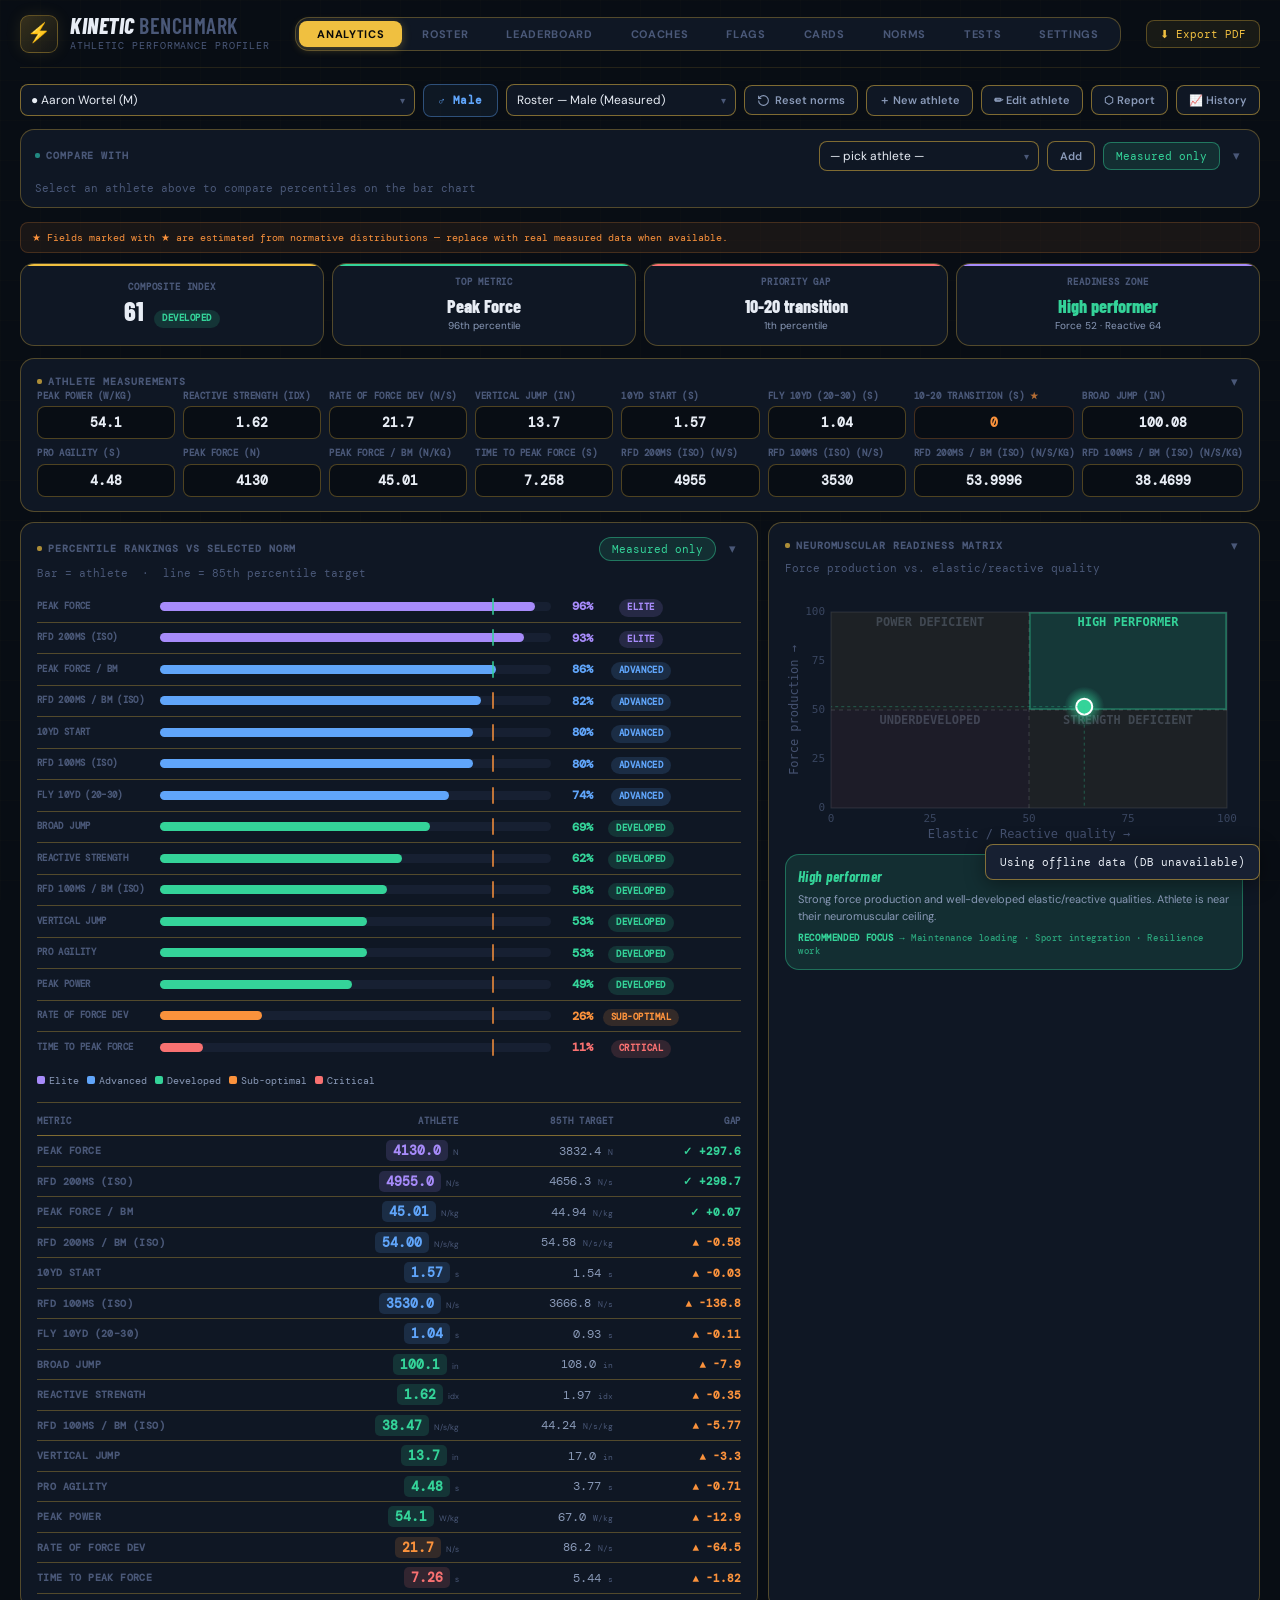
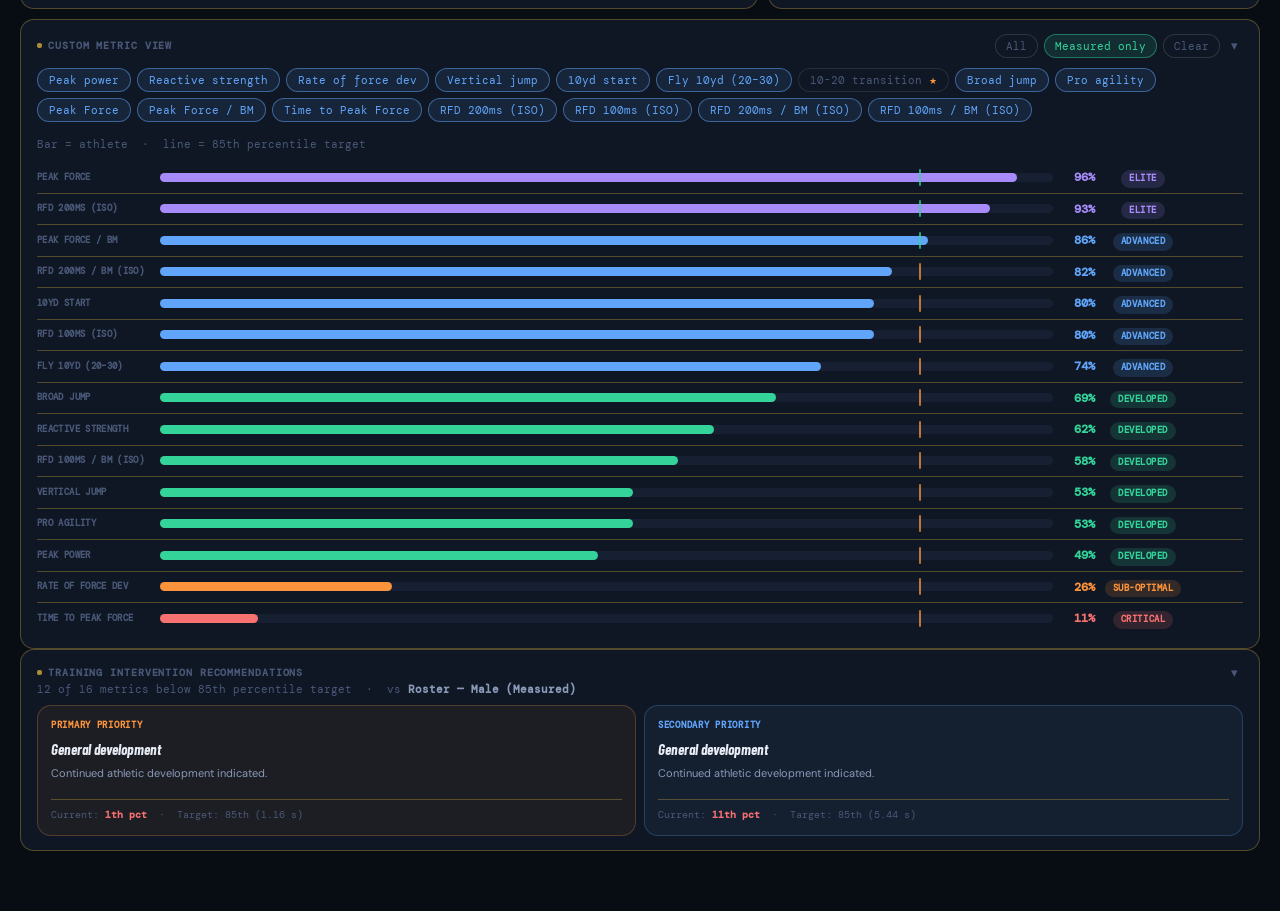
==== kinetic_benchmark_old.html @ 038ea938 "Remove tier label tooltip from roster status dot" ====
﻿<!DOCTYPE html>
<html lang="en">
<head>
  <meta charset="UTF-8" />
  <meta name="viewport" content="width=device-width, initial-scale=1.0" />
  <title>Kinetic Benchmark — Athletic Performance Profiler</title>
  <link href="https://fonts.googleapis.com/css2?family=Barlow+Condensed:ital,wght@0,400;0,600;0,700;0,800;1,800&family=DM+Mono:wght@400;500&family=DM+Sans:wght@400;500;600&display=swap" rel="stylesheet">
  <style>
    *, *::before, *::after { box-sizing: border-box; margin: 0; padding: 0; }

    :root {
      --bg:        #080d14;
      --bg2:       #0f1724;
      --bg3:       #172032;
      --border:    rgba(240,192,64,0.30);
      --border2:   rgba(240,192,64,0.50);
      --text:      #e8edf5;
      --text2:     #8a9ab8;
      --text3:     #4a5878;
      --gold:      #f0c040;
      --gold-dim:  rgba(240,192,64,0.12);
      --teal:      #2dd4bf;
      --red:       #f87171;
      --purple:    #a78bfa;
      --blue:      #60a5fa;
      --green:     #34d399;
      --orange:    #fb923c;
      --radius-md: 8px;
      --radius-lg: 14px;
    }

    body {
      font-family: 'DM Sans', sans-serif;
      background: var(--bg);
      color: var(--text);
      min-height: 100vh;
      padding: 14px 20px 60px;
      -webkit-font-smoothing: antialiased;
      -moz-osx-font-smoothing: grayscale;
      text-rendering: optimizeLegibility;
      font-size: 13px;
      line-height: 1.5;
    }

    /* Subtle grid background */
    body::before {
      content: '';
      position: fixed; inset: 0; z-index: 0;
      background-image:
        linear-gradient(rgba(240,192,64,0.015) 1px, transparent 1px),
        linear-gradient(90deg, rgba(240,192,64,0.015) 1px, transparent 1px);
      background-size: 40px 40px;
      pointer-events: none;
    }

    .wrap { max-width: 1800px; margin: 0 auto; position: relative; z-index: 1; }

    /* ── Header ── */
    .header {
      display: flex; align-items: center; justify-content: space-between;
      flex-wrap: wrap; gap: 10px;
      padding-bottom: 14px;
      border-bottom: 1px solid var(--gold-dim);
      margin-bottom: 16px;
    }
    .header-brand { display: flex; align-items: center; gap: 12px; }
    .header-icon {
      width: 38px; height: 38px; border-radius: 9px;
      background: linear-gradient(135deg, rgba(240,192,64,0.2), rgba(240,192,64,0.05));
      border: 1px solid rgba(240,192,64,0.3);
      display: flex; align-items: center; justify-content: center; font-size: 19px;
      box-shadow: 0 0 16px rgba(240,192,64,0.1);
    }
    .header-title {
      font-family: 'Barlow Condensed', sans-serif;
      font-size: 22px; font-weight: 800; font-style: italic;
      letter-spacing: 0.5px; text-transform: uppercase; line-height: 1;
    }
    .header-title span { color: var(--text3); font-style: normal; font-weight: 600; }
    .header-sub { font-size: 10px; color: var(--text3); margin-top: 2px; text-transform: uppercase; letter-spacing: 0.09em; font-family: 'DM Mono', monospace; }

    /* ── Tabs ── */
    .tabs { display: flex; gap: 2px; background: var(--bg2); padding: 3px; border-radius: var(--radius-lg); border: 1px solid var(--border); }
    .tab-btn {
      padding: 6px 18px; border-radius: var(--radius-md); border: none;
      font-size: 11px; font-weight: 700; letter-spacing: 0.06em; text-transform: uppercase;
      cursor: pointer; background: transparent; color: var(--text3); transition: all 0.15s;
      font-family: 'DM Sans', sans-serif;
    }
    .tab-btn.active { background: var(--gold); color: #0a0a0a; box-shadow: 0 2px 10px rgba(240,192,64,0.3); }
    .tab-btn:not(.active):hover { color: var(--text); }

    /* ── Cards ── */
    .card {
      background: var(--bg2); border: 1px solid var(--border);
      border-radius: var(--radius-lg); padding: 14px 16px;
    }
    .card-label {
      font-size: 10px; font-weight: 700; text-transform: uppercase;
      letter-spacing: 0.09em; color: var(--text3); margin-bottom: 10px;
      display: flex; align-items: center; gap: 6px;
      font-family: 'DM Mono', monospace;
    }
    .card-label::before {
      content:''; width:5px; height:5px; border-radius:2px;
      background: var(--gold); opacity:0.7; flex-shrink:0;
    }
    .card-chevron {
      background: none; border: none; cursor: pointer; color: var(--text3);
      font-size: 13px; padding: 2px 5px; border-radius: 4px; line-height: 1;
      transition: transform 0.2s, color 0.15s; user-select: none; flex-shrink: 0;
    }
    .card-chevron:hover { color: var(--text2); }
    .card-chevron.collapsed { transform: rotate(-90deg); }

    /* ── Athlete selector bar ── */
    .athlete-bar {
      display: flex; gap: 8px; flex-wrap: wrap; margin-bottom: 12px; align-items: center;
    }
    .select-wrap { position: relative; flex: 1; min-width: 200px; }
    .select-wrap::after {
      content: '▾'; position: absolute; right: 10px; top: 50%;
      transform: translateY(-50%); font-size: 10px; color: var(--text3); pointer-events: none;
    }
    select {
      width: 100%; appearance: none; -webkit-appearance: none;
      background: var(--bg2); border: 1px solid var(--border2);
      border-radius: var(--radius-md); padding: 7px 28px 7px 10px;
      font-size: 12px; color: var(--text); cursor: pointer; outline: none;
      transition: border-color 0.15s; font-family: 'DM Sans', sans-serif;
    }
    select:focus { border-color: var(--gold); }

    .sex-badge {
      padding: 7px 14px; border-radius: var(--radius-md);
      font-size: 11px; font-weight: 700; letter-spacing: 0.05em;
      border: 1px solid var(--border2); background: var(--bg2);
      color: var(--text2); font-family: 'DM Mono', monospace;
      white-space: nowrap; min-width: 66px; text-align: center;
      cursor: pointer; transition: opacity 0.15s;
    }
    .sex-badge:hover { opacity: 0.75; }
    .sex-badge.male   { border-color: rgba(96,165,250,0.4); color: var(--blue); background: rgba(96,165,250,0.07); }
    .sex-badge.female { border-color: rgba(167,139,250,0.4); color: var(--purple); background: rgba(167,139,250,0.07); }

    .btn {
      display: flex; align-items: center; gap: 5px; padding: 7px 12px;
      border-radius: var(--radius-md); border: 1px solid var(--border2);
      background: var(--bg2); color: var(--text2); font-size: 11px;
      cursor: pointer; transition: all 0.15s; white-space: nowrap;
      font-family: 'DM Sans', sans-serif; font-weight: 600;
    }
    .btn:hover { background: var(--bg3); border-color: var(--gold); color: var(--gold); }
    .btn:active { transform: scale(0.97); }

    /* ── Summary stats ── */
    .summary-grid { display: grid; grid-template-columns: repeat(auto-fit, minmax(160px, 1fr)); gap: 8px; margin-bottom: 12px; }
    .stat-card {
      background: var(--bg2); border: 1px solid var(--border);
      border-radius: var(--radius-lg); padding: 12px 14px;
      position: relative; overflow: hidden;
      display: flex; flex-direction: column; align-items: center;
      justify-content: center; text-align: center;
    }
    .stat-card::after {
      content: ''; position: absolute; top: 0; left: 0; right: 0; height: 2px;
      background: var(--accent-color, var(--gold));
    }
    .stat-card .slabel {
      font-size: 9px; color: var(--text3); text-transform: uppercase;
      letter-spacing: 0.09em; margin-bottom: 4px; font-family: 'DM Mono', monospace; font-weight: 700;
    }
    .stat-card .sval { font-size: 26px; font-weight: 800; line-height: 1; font-family: 'Barlow Condensed', sans-serif; }
    .stat-card .sdesc { font-size: 10px; color: var(--text2); margin-top: 3px; }

    .tier-badge {
      display: inline-block; font-size: 9px; font-weight: 800;
      text-transform: uppercase; letter-spacing: 0.06em; padding: 2px 8px;
      border-radius: 20px; font-family: 'DM Mono', monospace; white-space: nowrap;
    }

    /* ── Input grid ── */
    .metric-grid { display: grid; grid-template-columns: repeat(8, 1fr); gap: 8px; }
    @media (max-width: 1100px) { .metric-grid { grid-template-columns: repeat(4, 1fr); } }
    @media (max-width: 700px)  { .metric-grid { grid-template-columns: repeat(2, 1fr); } }
    .metric-field label {
      display: block; font-size: 9px; font-weight: 700; text-transform: uppercase;
      letter-spacing: 0.06em; color: var(--text3); margin-bottom: 3px;
      white-space: nowrap; overflow: hidden; text-overflow: ellipsis;
      font-family: 'DM Mono', monospace;
    }
    .metric-field input {
      width: 100%; background: var(--bg); border: 1px solid var(--border);
      border-radius: var(--radius-md); padding: 7px 6px; font-size: 13px; font-weight: 700;
      color: var(--text); text-align: center; font-family: 'DM Mono', monospace;
      outline: none; transition: border-color 0.15s; -moz-appearance: textfield;
    }
    .metric-field input::-webkit-outer-spin-button,
    .metric-field input::-webkit-inner-spin-button { -webkit-appearance: none; }
    .metric-field input:focus { border-color: var(--gold); box-shadow: 0 0 0 2px rgba(240,192,64,0.1); }
    .metric-field.estimated label::after { content: ' ★'; color: var(--orange); opacity: 0.7; }
    .metric-field.estimated input { border-color: rgba(251,146,60,0.25); color: var(--orange); }

    /* ── Measured / estimated toggle in edit panel ── */
    .meas-toggle {
      width: 100%; margin-top: 4px; padding: 3px 6px; font-size: 9px; font-weight: 700;
      font-family: 'DM Mono', monospace; text-transform: uppercase; letter-spacing: 0.05em;
      border-radius: var(--radius-md); border: 1px solid; cursor: pointer;
      background: transparent; transition: all 0.15s;
    }
    .meas-toggle:hover { opacity: 0.8; }

    /* ── Chart layout ── */
    .chart-row { display: grid; grid-template-columns: 3fr 2fr; gap: 10px; margin-bottom: 10px; }
    @media (max-width: 1000px) { .chart-row { grid-template-columns: 1fr; } }

    /* ── Bar chart ── */
    .bar-row { display: flex; align-items: center; gap: 8px; padding: 5px 0; border-bottom: 1px solid var(--border); }
    .bar-row:last-child { border-bottom: none; }
    .bar-name { width: 115px; flex-shrink: 0; font-size: 9px; color: var(--text3); font-weight: 700; text-transform: uppercase; letter-spacing: 0.04em; white-space: nowrap; overflow: hidden; text-overflow: ellipsis; font-family: 'DM Mono', monospace; }
    .bar-track { flex: 1; height: 9px; background: var(--bg3); border-radius: 5px; position: relative; overflow: visible; }
    .bar-fill { height: 100%; border-radius: 5px; transition: width 0.4s cubic-bezier(.4,0,.2,1); }
    .bar-target { position: absolute; top: -4px; width: 2px; height: 17px; border-radius: 1px; opacity: 0.75; }
    .bar-pct { width: 34px; text-align: right; font-size: 12px; font-weight: 700; font-family: 'DM Mono', monospace; flex-shrink: 0; }
    .bar-badge { width: 80px; flex-shrink: 0; text-align: center; }

    .legend { display: flex; flex-wrap: wrap; gap: 8px; margin-top: 10px; }
    .legend-item { display: flex; align-items: center; gap: 4px; font-size: 10px; color: var(--text2); font-family: 'DM Mono', monospace; }
    .legend-dot { width: 8px; height: 8px; border-radius: 2px; flex-shrink: 0; }

    /* ── Matrix ── */
    .matrix-active-zone {
      margin-top: 10px; border-radius: var(--radius-lg); padding: 10px 12px;
      border: 1px solid var(--border); transition: all 0.3s;
    }
    .matrix-active-zone .maz-title { font-weight: 700; margin-bottom: 3px; font-family: 'Barlow Condensed', sans-serif; font-style: italic; letter-spacing: 0.3px; font-size: 15px; }
    .matrix-active-zone .maz-desc  { font-size: 11px; color: var(--text2); line-height: 1.55; }
    .matrix-active-zone .maz-rx    { font-size: 9px; font-weight: 700; text-transform: uppercase; letter-spacing: 0.07em; margin-top: 7px; font-family: 'DM Mono', monospace; }

    /* ── Coaching ── */
    .coaching-cards { display: flex; gap: 8px; flex-wrap: wrap; margin-top: 8px; }
    .coaching-card { flex: 1; min-width: 200px; border: 1px solid var(--border); border-radius: var(--radius-lg); padding: 13px; }
    .coaching-card .ctype { font-size: 9px; font-weight: 700; text-transform: uppercase; letter-spacing: 0.08em; margin-bottom: 5px; font-family: 'DM Mono', monospace; }
    .coaching-card .ctitle { font-size: 15px; font-weight: 700; margin-bottom: 5px; font-family: 'Barlow Condensed', sans-serif; font-style: italic; }
    .coaching-card .ctext { font-size: 11px; color: var(--text2); line-height: 1.6; }
    .coaching-card .cmethods { margin-top: 8px; display: flex; flex-wrap: wrap; gap: 4px; }
    .coaching-card .cmethod-tag { font-size: 9px; padding: 2px 8px; border-radius: 20px; border: 1px solid var(--border2); color: var(--text2); font-weight: 600; font-family: 'DM Mono', monospace; }
    .coaching-card .ctarget { font-size: 10px; color: var(--text3); margin-top: 8px; border-top: 1px solid var(--border); padding-top: 7px; font-family: 'DM Mono', monospace; }
    .coaching-below { font-size: 11px; color: var(--text3); margin-bottom: 5px; font-family: 'DM Mono', monospace; }

    /* ── Comparison panel ── */
    .compare-strip {
      background: var(--bg2); border: 1px solid var(--border);
      border-radius: var(--radius-lg); padding: 11px 14px; margin-bottom: 10px;
    }
    .compare-header { display: flex; align-items: center; justify-content: space-between; gap: 8px; flex-wrap: wrap; margin-bottom: 9px; }
    .compare-title { font-size: 10px; font-weight: 700; text-transform: uppercase; letter-spacing: 0.09em; color: var(--text3); font-family: 'DM Mono', monospace; display: flex; align-items: center; gap: 6px; }
    .compare-title::before { content:''; width:5px; height:5px; border-radius:2px; background:var(--teal); opacity:0.6; flex-shrink:0; }
    .compare-scroll { display: flex; gap: 6px; flex-wrap: wrap; }
    .athlete-chip {
      display: flex; align-items: center; gap: 5px; padding: 4px 9px;
      border-radius: 20px; border: 1px solid var(--border2); background: var(--bg3);
      font-size: 11px; cursor: pointer; transition: all 0.15s; white-space: nowrap;
      font-family: 'DM Sans', sans-serif; font-weight: 500; color: var(--text2);
    }
    .athlete-chip:hover { border-color: var(--teal); color: var(--teal); }
    .athlete-chip.active { border-color: var(--teal); color: var(--teal); background: rgba(45,212,191,0.08); font-weight: 700; }
    .athlete-chip .chip-sex { font-size: 9px; font-family: 'DM Mono', monospace; opacity: 0.7; }

    /* ── Norms table ── */
    .norms-row { display: flex; align-items: center; gap: 10px; flex-wrap: wrap; padding: 7px 0; border-bottom: 1px solid var(--border); }
    .norms-row:last-child { border-bottom: none; }
    .norms-name { flex: 1; min-width: 120px; font-size: 12px; }
    .norms-field { display: flex; align-items: center; gap: 5px; }
    .norms-field span { font-size: 9px; text-transform: uppercase; color: var(--text3); font-weight: 700; font-family: 'DM Mono', monospace; }
    .norms-field input { width: 72px; background: var(--bg); border: 1px solid var(--border); border-radius: var(--radius-md); padding: 4px 7px; font-size: 12px; font-family: 'DM Mono', monospace; color: var(--text); text-align: center; outline: none; }
    .norms-field input:focus { border-color: var(--gold); }
    .norms-unit { font-size: 10px; color: var(--text3); width: 34px; text-align: right; font-family: 'DM Mono', monospace; }

    /* ── Estimated data notice ── */
    .est-notice {
      display: flex; align-items: center; gap: 7px; padding: 7px 11px;
      background: rgba(251,146,60,0.07); border: 1px solid rgba(251,146,60,0.2);
      border-radius: var(--radius-md); font-size: 10px; color: var(--orange);
      margin-bottom: 10px; font-family: 'DM Mono', monospace;
    }

    .gap-14 { margin-bottom: 10px; }

    /* ── Report modal ── */
    .report-overlay {
      position: fixed; inset: 0; z-index: 1000;
      background: rgba(0,0,0,0.82); backdrop-filter: blur(5px);
      display: flex; align-items: center; justify-content: center; padding: 20px;
    }
    .report-modal {
      background: var(--bg2); border: 1px solid var(--border2);
      border-radius: var(--radius-lg); max-width: 680px; width: 100%;
      max-height: 90vh; overflow-y: auto; padding: 22px;
    }
    .report-header { display: flex; align-items: flex-start; justify-content: space-between; margin-bottom: 18px; gap: 16px; }
    .report-name { font-family: 'Barlow Condensed', sans-serif; font-size: 28px; font-weight: 800; font-style: italic; text-transform: uppercase; line-height: 1.1; }
    .report-meta { font-size: 10px; color: var(--text3); margin-top: 4px; font-family: 'DM Mono', monospace; }
    .report-composite { text-align: center; flex-shrink: 0; }
    .report-composite .rc-score { font-family: 'Barlow Condensed', sans-serif; font-size: 44px; font-weight: 800; line-height: 1; }
    .report-composite .rc-label { font-size: 9px; color: var(--text3); text-transform: uppercase; letter-spacing: 0.1em; font-family: 'DM Mono', monospace; margin-top: 4px; }
    .report-section-title { font-size: 9px; font-weight: 700; text-transform: uppercase; letter-spacing: 0.1em; color: var(--text3); font-family: 'DM Mono', monospace; margin: 16px 0 8px; border-top: 1px solid var(--border); padding-top: 12px; }
    .report-metrics-grid { display: grid; grid-template-columns: repeat(2, 1fr); gap: 5px; }
    .report-metric-row { display: flex; align-items: center; gap: 8px; padding: 7px 10px; background: var(--bg3); border-radius: var(--radius-md); }
    .report-metric-name { font-size: 9px; font-weight: 700; text-transform: uppercase; letter-spacing: 0.04em; font-family: 'DM Mono', monospace; color: var(--text3); flex: 1; }
    .report-metric-val { font-size: 13px; font-weight: 700; font-family: 'DM Mono', monospace; }
    .report-metric-pct { font-size: 11px; font-family: 'DM Mono', monospace; min-width: 30px; text-align: right; }
    .report-actions { display: flex; gap: 8px; margin-top: 20px; justify-content: flex-end; }

    /* ── Export PDF modal ── */
    .export-overlay {
      position: fixed; inset: 0; z-index: 1001;
      background: rgba(0,0,0,0.88); backdrop-filter: blur(6px);
      display: flex; align-items: flex-start; justify-content: center;
      padding: 20px; overflow-y: auto;
    }
    .export-modal {
      background: var(--bg2); border: 1px solid var(--border2);
      border-radius: var(--radius-lg); max-width: 760px; width: 100%;
      padding: 22px; margin: 0 auto;
    }
    .export-checks { display: grid; grid-template-columns: repeat(auto-fill, minmax(175px, 1fr)); gap: 5px; }
    .export-check-item { display: flex; align-items: center; gap: 7px; padding: 6px 9px; background: var(--bg3); border-radius: 6px; cursor: pointer; font-size: 11px; font-family: 'DM Mono', monospace; color: var(--text2); user-select: none; transition: background 0.1s; }
    .export-check-item:hover { background: rgba(255,255,255,0.05); }
    .export-check-item input[type=checkbox] { cursor: pointer; accent-color: var(--gold); }
    .export-sec-lbl { font-size: 9px; font-weight: 700; text-transform: uppercase; letter-spacing: 0.1em; color: var(--text3); font-family: 'DM Mono', monospace; margin: 12px 0 6px; grid-column: 1/-1; }
    #export-print-area { display: none; }
    .print-mode-seg { display: flex; border-radius: 6px; overflow: hidden; border: 1px solid var(--border2); }
    .print-mode-btn { padding: 5px 14px; font-size: 10px; font-family: 'DM Mono', monospace; cursor: pointer; background: var(--bg3); color: var(--text3); border: none; transition: all 0.15s; white-space: nowrap; }
    .print-mode-btn.active { background: rgba(255,255,255,0.1); color: var(--text); }
    .print-mode-btn:hover:not(.active) { color: var(--text2); }

    /* ── Flags tab ── */
    .flag-section-title { font-size: 9px; font-weight: 700; text-transform: uppercase; letter-spacing: 0.1em; font-family: 'DM Mono', monospace; margin: 0 0 10px; }
    .flag-row { display: flex; align-items: center; gap: 10px; padding: 10px 12px; background: var(--bg2); border: 1px solid var(--border); border-radius: var(--radius-md); margin-bottom: 5px; flex-wrap: wrap; }
    .flag-row:hover { border-color: var(--border2); }
    .flag-name { font-size: 13px; font-weight: 600; min-width: 150px; }
    .flag-chips { display: flex; gap: 4px; flex-wrap: wrap; flex: 1; }
    .flag-chip { font-size: 9px; font-weight: 700; padding: 2px 7px; border-radius: 20px; font-family: 'DM Mono', monospace; text-transform: uppercase; letter-spacing: 0.04em; white-space: nowrap; }
    .flag-load-btn { font-size: 10px; font-family: 'DM Mono', monospace; padding: 4px 10px; border-radius: 6px; border: 1px solid var(--border2); background: var(--bg3); color: var(--text2); cursor: pointer; white-space: nowrap; }
    .flag-load-btn:hover { border-color: var(--gold); color: var(--gold); }

    @media print {
      body > * { display: none !important; }
      /* Report modal — dark (default) */
      .report-overlay { position: static !important; background: none !important; backdrop-filter: none !important; padding: 0 !important; display: block !important; }
      .report-modal { max-height: none; border: none; max-width: 100%; }
      .report-actions { display: none !important; }
      #report-controls-bar { display: none !important; }
      /* Report modal — light mode */
      body.print-light-mode .report-modal { --bg: #fff; --bg2: #f5f6fa; --bg3: #eef0f5; --border: rgba(0,0,0,0.1); --border2: rgba(0,0,0,0.18); --text: #1a1a2e; --text2: #444466; --text3: #7777a0; background: #f5f6fa; color: #1a1a2e; }
      /* Export PDF mode */
      body.export-print .report-overlay { display: none !important; }
      body.export-print #export-print-area { display: block !important; position: fixed; inset: 0; z-index: 99999; padding: 28px 36px; font-family: 'DM Sans', sans-serif; }
      /* Export PDF — light mode */
      body.export-print.print-light-mode #export-print-area { --bg: #fff; --bg2: #f5f6fa; --bg3: #eef0f5; --border: rgba(0,0,0,0.1); --border2: rgba(0,0,0,0.18); --text: #1a1a2e; --text2: #444466; --text3: #7777a0; color: #1a1a2e; background: white; }
    }
  </style>
</head>
<body>
<div id="loading-overlay" style="position:fixed;inset:0;z-index:9999;background:var(--bg);display:flex;flex-direction:column;align-items:center;justify-content:center;gap:0;transition:opacity 0.4s ease;">
  <div style="display:flex;flex-direction:column;align-items:center;gap:20px;width:320px;">
    <div style="text-align:center;">
      <div style="font-size:11px;letter-spacing:0.25em;color:var(--text3);font-family:'DM Mono',monospace;margin-bottom:6px;">ATHLETIC PERFORMANCE</div>
      <div style="font-size:42px;font-weight:900;color:var(--gold);font-family:'Barlow Condensed','DM Mono',monospace;letter-spacing:0.05em;line-height:1;">KINETIC</div>
      <div style="font-size:13px;letter-spacing:0.18em;color:var(--text2);font-family:'DM Mono',monospace;margin-top:4px;">BENCHMARK</div>
    </div>
    <div style="width:100%;">
      <div style="width:100%;height:3px;background:var(--bg3);border-radius:2px;overflow:hidden;">
        <div id="loading-bar" style="height:100%;width:0%;background:var(--gold);border-radius:2px;transition:width 0.35s ease;"></div>
      </div>
      <div id="loading-status" style="font-size:11px;color:var(--text3);font-family:'DM Mono',monospace;margin-top:10px;text-align:center;min-height:16px;">Connecting to database...</div>
    </div>
  </div>
</div>
<div class="wrap">

  <div class="header">
    <div class="header-brand">
      <div class="header-icon">⚡</div>
      <div>
        <div class="header-title">Kinetic <span>Benchmark</span></div>
        <div class="header-sub">Athletic performance profiler</div>
      </div>
    </div>
    <div class="tabs">
      <button class="tab-btn active" id="tab-analytics" onclick="switchTab('analytics')">Analytics</button>
      <button class="tab-btn" id="tab-roster" onclick="switchTab('roster')">Roster</button>
      <button class="tab-btn" id="tab-leaderboard" onclick="switchTab('leaderboard')">Leaderboard</button>
      <button class="tab-btn" id="tab-coaches" onclick="switchTab('coaches')">Coaches</button>
      <button class="tab-btn" id="tab-flags" onclick="switchTab('flags')">Flags</button>
      <button class="tab-btn" id="tab-cards" onclick="switchTab('cards')">Cards</button>
      <button class="tab-btn" id="tab-norms" onclick="switchTab('norms')">Norms</button>
      <button class="tab-btn" id="tab-tests"   onclick="switchTab('tests')">Tests</button>
      <button class="tab-btn" id="tab-settings" onclick="switchTab('settings')">Settings</button>
    </div>
    <button onclick="openExportPDF()" style="font-size:11px;font-family:'DM Mono',monospace;padding:6px 13px;border-radius:8px;border:1px solid rgba(240,192,64,0.3);background:rgba(240,192,64,0.07);color:var(--gold);cursor:pointer;white-space:nowrap;flex-shrink:0;transition:background 0.15s;" onmouseover="this.style.background='rgba(240,192,64,0.13)'" onmouseout="this.style.background='rgba(240,192,64,0.07)'">⬇ Export PDF</button>
  </div>

  <!-- ═══════════════════════ ANALYTICS PANE ═══════════════════════ -->
  <div id="pane-analytics">

    <div class="athlete-bar">
      <div class="select-wrap">
        <select id="athlete-select" onchange="onAthleteChange()"></select>
      </div>
      <div class="sex-badge" id="sex-badge" onclick="toggleSexNorm()" title="Click to toggle male/female norms">—</div>
      <div class="select-wrap" style="max-width:230px;">
        <select id="norm-select" onchange="onNormChange()"></select>
      </div>
      <button class="btn" onclick="resetNorms()">
        <svg width="13" height="13" viewBox="0 0 24 24" fill="none" stroke="currentColor" stroke-width="2"><path d="M3 12a9 9 0 1 0 9-9 9.75 9.75 0 0 0-6.74 2.74L3 8"/><path d="M3 3v5h5"/></svg>
        Reset norms
      </button>
      <button class="btn" id="btn-add-athlete" onclick="toggleAddPanel(false)">＋ New athlete</button>
      <button class="btn" id="btn-edit-athlete" onclick="toggleAddPanel(true)">✏ Edit athlete</button>
      <button class="btn" onclick="openReport()">&#x2B21; Report</button>
      <button class="btn" id="btn-history" onclick="openHistoryModal()">&#128200; History</button>
    </div>

    <!-- ── Add / edit athlete panel ── -->
    <div id="add-athlete-panel" class="card gap-14" style="display:none;margin-bottom:14px;">
      <div id="panel-inner"></div>
    </div>

    <!-- ── Comparison strip ── -->
    <div class="compare-strip" id="compare-strip" style="margin-bottom:14px;">
      <div class="compare-header">
        <div class="compare-title">Compare with</div>
        <div style="display:flex;align-items:center;gap:8px;flex-wrap:wrap;">
          <div class="select-wrap" style="min-width:180px;max-width:220px;">
            <select id="compare-select" style="font-size:12px;padding:6px 28px 6px 10px;"></select>
          </div>
          <button class="btn" onclick="addComparePick()" style="padding:7px 12px;">Add</button>
          <button class="suppress-est-btn" onclick="toggleSuppressEstimated()"
            style="font-size:11px;font-family:'DM Mono',monospace;padding:6px 12px;border-radius:8px;border:1px solid rgba(255,255,255,0.13);background:var(--bg2);color:var(--text3);cursor:pointer;">
            Measured only
          </button>
          <button class="card-chevron" data-collapse="cbody-compare" onclick="toggleCardCollapse('cbody-compare')">▾</button>
        </div>
      </div>
      <div id="cbody-compare">
        <div class="compare-scroll" id="compare-chips">
          <span style="font-size:11px;color:var(--text3);font-family:'DM Mono',monospace;">Select an athlete above to compare percentiles on the bar chart</span>
        </div>
        <div id="compare-table" style="display:none;margin-top:14px;"></div>
      </div>
    </div>

    <div class="est-notice" id="est-notice" style="display:none;">
      ★ Fields marked with ★ are estimated from normative distributions — replace with real measured data when available.
    </div>

    <div class="summary-grid">
      <div class="stat-card" style="--accent-color:var(--gold);">
        <div class="slabel">Composite index</div>
        <div style="display:flex;align-items:baseline;gap:10px;justify-content:center;">
          <span class="sval" id="composite-score">--</span>
          <span id="composite-tier" class="tier-badge">--</span>
        </div>
      </div>
      <div class="stat-card" style="--accent-color:var(--green);">
        <div class="slabel">Top metric</div>
        <div class="sval" style="font-size:18px;margin-top:3px;" id="top-metric">--</div>
        <div class="sdesc" id="top-percentile"></div>
      </div>
      <div class="stat-card" style="--accent-color:var(--red);">
        <div class="slabel">Priority gap</div>
        <div class="sval" style="font-size:18px;margin-top:3px;" id="low-metric">--</div>
        <div class="sdesc" id="low-percentile"></div>
      </div>
      <div class="stat-card" style="--accent-color:var(--purple);">
        <div class="slabel">Readiness zone</div>
        <div class="sval" style="font-size:18px;margin-top:3px;" id="fv-profile-label">--</div>
        <div class="sdesc" id="fv-profile-desc"></div>
      </div>
    </div>

    <div class="card gap-14">
      <div style="display:flex;align-items:center;justify-content:space-between;">
        <div class="card-label" style="margin-bottom:0;">Athlete measurements</div>
        <button class="card-chevron" data-collapse="cbody-inputs" onclick="toggleCardCollapse('cbody-inputs')">▾</button>
      </div>
      <div id="cbody-inputs">
        <div class="metric-grid" id="input-grid"></div>
      </div>
    </div>

    <div class="chart-row">
      <div class="card">
        <div style="display:flex;align-items:center;justify-content:space-between;flex-wrap:wrap;gap:8px;margin-bottom:4px;">
          <div class="card-label" style="margin-bottom:0;">Percentile rankings vs selected norm</div>
          <div style="display:flex;align-items:center;gap:8px;">
            <button id="measured-only-btn" onclick="toggleMeasuredOnly()" style="font-size:11px;font-family:'DM Mono',monospace;padding:4px 12px;border-radius:12px;border:1px solid rgba(255,255,255,0.13);background:var(--bg2);color:var(--text3);cursor:pointer;">Measured only</button>
            <button class="card-chevron" data-collapse="cbody-barchart" onclick="toggleCardCollapse('cbody-barchart')">▾</button>
          </div>
        </div>
        <div id="cbody-barchart">
          <div style="font-size:11px;color:var(--text3);margin-bottom:10px;font-family:'DM Mono',monospace;">Bar = athlete &nbsp;·&nbsp; line = 85th percentile target</div>
          <div id="bar-chart"></div>
          <div class="legend" id="tier-legend"></div>
          <div id="metrics-breakdown-table"></div>
        </div>
      </div>

      <div class="card">
        <div style="display:flex;align-items:center;justify-content:space-between;margin-bottom:0;">
          <div class="card-label" style="margin-bottom:0;">Neuromuscular readiness matrix</div>
          <button class="card-chevron" data-collapse="cbody-matrix" onclick="toggleCardCollapse('cbody-matrix')">▾</button>
        </div>
        <div id="cbody-matrix">
          <div style="font-size:11px;color:var(--text3);margin-bottom:8px;margin-top:6px;font-family:'DM Mono',monospace;">Force production vs. elastic/reactive quality</div>
          <div style="position:relative;width:100%;">
            <canvas id="matrix-canvas" height="260" style="display:block;width:100%;"></canvas>
          </div>
          <div class="matrix-active-zone" id="matrix-zone-card"></div>
        </div>
      </div>
    </div>

    <div class="card">
      <div style="display:flex;align-items:center;justify-content:space-between;flex-wrap:wrap;gap:8px;margin-bottom:10px;">
        <div class="card-label" style="margin-bottom:0;">Custom metric view</div>
        <div style="display:flex;gap:6px;align-items:center;">
          <button id="chart-mode-all"      onclick="setChartMode('all')"      style="font-size:11px;font-family:'DM Mono',monospace;padding:4px 10px;border-radius:12px;border:1px solid rgba(255,255,255,0.13);background:var(--bg2);color:var(--text3);cursor:pointer;">All</button>
          <button id="chart-mode-measured" onclick="setChartMode('measured')" style="font-size:11px;font-family:'DM Mono',monospace;padding:4px 10px;border-radius:12px;border:1px solid rgba(255,255,255,0.13);background:var(--bg2);color:var(--text3);cursor:pointer;">Measured only</button>
          <button id="chart-mode-none"     onclick="setChartMode('none')"     style="font-size:11px;font-family:'DM Mono',monospace;padding:4px 10px;border-radius:12px;border:1px solid rgba(255,255,255,0.13);background:var(--bg2);color:var(--text3);cursor:pointer;">Clear</button>
          <button class="card-chevron" data-collapse="cbody-custom" onclick="toggleCardCollapse('cbody-custom')">▾</button>
        </div>
      </div>
      <div id="cbody-custom">
        <div id="selected-chart-chips" style="display:flex;flex-wrap:wrap;gap:6px;margin-bottom:14px;"></div>
        <div style="font-size:11px;color:var(--text3);margin-bottom:10px;font-family:'DM Mono',monospace;">Bar = athlete &nbsp;·&nbsp; line = 85th percentile target</div>
        <div id="selected-bar-chart"></div>
      </div>
    </div>

    <div class="card">
      <div style="display:flex;align-items:center;justify-content:space-between;">
        <div class="card-label" style="margin-bottom:0;">Training intervention recommendations</div>
        <button class="card-chevron" data-collapse="cbody-coaching" onclick="toggleCardCollapse('cbody-coaching')">▾</button>
      </div>
      <div id="cbody-coaching">
        <div id="coaching-content"></div>
      </div>
    </div>

  </div>

  <!-- ═══════════════════════ ROSTER PANE ═══════════════════════ -->
  <div id="pane-roster" style="display:none;">
    <div class="card">
      <div style="display:flex;align-items:center;justify-content:space-between;flex-wrap:wrap;gap:8px;margin-bottom:6px;">
        <div class="card-label" style="margin-bottom:0;">Full roster — best scores</div>
        <div style="display:flex;gap:8px;flex-wrap:wrap;align-items:center;">
          <button onclick="rosterSort('_full')" id="roster-full-btn"
            style="font-size:11px;font-family:'DM Mono',monospace;padding:4px 12px;border-radius:12px;border:1px solid rgba(52,211,153,0.3);background:var(--bg2);color:var(--text3);cursor:pointer;">
            ● Full first
          </button>
          <button class="suppress-est-btn" onclick="toggleSuppressEstimated()"
            style="font-size:11px;font-family:'DM Mono',monospace;padding:4px 12px;border-radius:12px;border:1px solid rgba(255,255,255,0.13);background:var(--bg2);color:var(--text3);cursor:pointer;">
            Hide estimated from comparisons
          </button>
          <button onclick="openNewAthletePanel()"
            style="font-size:11px;font-family:'DM Mono',monospace;padding:4px 12px;border-radius:12px;border:1px solid rgba(45,212,191,0.35);background:var(--bg2);color:var(--teal);cursor:pointer;">
            + New athlete
          </button>
        </div>
      </div>
      <div id="new-athlete-panel" style="display:none;margin-bottom:12px;background:var(--bg3);border:1px solid var(--border2);border-radius:10px;padding:12px;">
        <div style="font-size:10px;font-weight:700;text-transform:uppercase;letter-spacing:.08em;color:var(--text3);font-family:'DM Mono',monospace;margin-bottom:10px;">New athlete</div>
        <div style="display:flex;gap:10px;flex-wrap:wrap;align-items:flex-end;">
          <div>
            <div style="font-size:9px;font-weight:700;text-transform:uppercase;letter-spacing:.05em;color:var(--text3);font-family:'DM Mono',monospace;margin-bottom:4px;">Name</div>
            <input id="new-ath-name" type="text" placeholder="Full name" style="background:var(--bg);border:1px solid var(--border);border-radius:6px;padding:6px 10px;font-size:12px;font-family:'DM Sans',sans-serif;color:var(--text);outline:none;width:200px;" />
          </div>
          <div>
            <div style="font-size:9px;font-weight:700;text-transform:uppercase;letter-spacing:.05em;color:var(--text3);font-family:'DM Mono',monospace;margin-bottom:4px;">Sex</div>
            <div style="display:flex;gap:4px;">
              <button id="new-ath-m" onclick="setNewAthSex('M')" style="font-size:11px;font-family:'DM Mono',monospace;padding:5px 14px;border-radius:8px;border:1px solid rgba(96,165,250,0.45);background:rgba(96,165,250,0.15);color:var(--blue);cursor:pointer;">Male</button>
              <button id="new-ath-f" onclick="setNewAthSex('F')" style="font-size:11px;font-family:'DM Mono',monospace;padding:5px 14px;border-radius:8px;border:1px solid var(--border2);background:var(--bg2);color:var(--text3);cursor:pointer;">Female</button>
            </div>
          </div>
          <button class="btn" onclick="submitNewAthlete()" style="align-self:flex-end;">Add athlete</button>
          <button class="btn" onclick="document.getElementById('new-athlete-panel').style.display='none'" style="align-self:flex-end;">Cancel</button>
        </div>
      </div>
      <div style="font-size:11px;color:var(--text3);margin-bottom:10px;font-family:'DM Mono',monospace;">
        Click any row to load athlete into analytics view. ★ = estimated metric. <span style="color:var(--green);font-weight:600;">Green name</span> = core metrics measured (power, CMJ, RSI, broad jump, 0-10, Fly10, 5-10-5). <span style="color:var(--gold);font-weight:600;">†</span> on CMJ = sensor-measured but not Force Deck (amber).
      </div>
      <div id="roster-col-toggles" style="display:flex;flex-wrap:wrap;gap:5px;margin-bottom:12px;"></div>
      <div style="overflow-x:auto;">
        <table id="roster-table" style="width:100%;border-collapse:collapse;font-size:12px;"></table>
      </div>
    </div>
  </div>

  <!-- ═══════════════════════ NORMS PANE ═══════════════════════ -->
  <!-- ═══════════════════════ LEADERBOARD PANE ═══════════════════════ -->
  <div id="pane-leaderboard" style="display:none;">
    <div class="card">
      <div style="display:flex;align-items:center;justify-content:space-between;flex-wrap:wrap;gap:12px;margin-bottom:16px;">
        <div class="card-label" style="margin-bottom:0;">Metric leaderboard</div>
        <div style="display:flex;gap:8px;flex-wrap:wrap;align-items:center;">
          <div style="font-size:11px;color:var(--text3);font-family:'DM Mono',monospace;">Metric</div>
          <div class="select-wrap" style="min-width:160px;max-width:200px;">
            <select id="lb-metric-select" onchange="renderLeaderboard()" style="font-size:12px;padding:6px 28px 6px 10px;"></select>
          </div>
          <div style="font-size:11px;color:var(--text3);font-family:'DM Mono',monospace;margin-left:6px;">Sex</div>
          <div style="display:flex;gap:4px;">
            <button id="lb-sex-all" onclick="lbSetSex('all')" style="font-size:11px;font-family:'DM Mono',monospace;padding:5px 12px;border-radius:8px;border:1px solid rgba(255,255,255,0.13);background:rgba(52,211,153,0.12);color:var(--green);cursor:pointer;">All</button>
            <button id="lb-sex-m"   onclick="lbSetSex('M')"   style="font-size:11px;font-family:'DM Mono',monospace;padding:5px 12px;border-radius:8px;border:1px solid rgba(255,255,255,0.13);background:var(--bg2);color:var(--text3);cursor:pointer;">Male</button>
            <button id="lb-sex-f"   onclick="lbSetSex('F')"   style="font-size:11px;font-family:'DM Mono',monospace;padding:5px 12px;border-radius:8px;border:1px solid rgba(255,255,255,0.13);background:var(--bg2);color:var(--text3);cursor:pointer;">Female</button>
          </div>
          <div style="display:flex;gap:4px;margin-left:6px;">
            <button id="lb-meas-btn" onclick="lbToggleMeasured()" style="font-size:11px;font-family:'DM Mono',monospace;padding:5px 12px;border-radius:8px;border:1px solid rgba(255,255,255,0.13);background:var(--bg2);color:var(--text3);cursor:pointer;">Measured only</button>
          </div>
        </div>
      </div>
      <div id="leaderboard-content"></div>
    </div>
  </div>

  <!-- ═══════════════════════ COACHES PANE ═══════════════════════ -->
  <div id="pane-coaches" style="display:none;">
    <div style="display:flex;gap:10px;flex-wrap:wrap;align-items:center;margin-bottom:16px;">
      <button id="coaches-meas-btn" onclick="coachesToggleMeasured()" style="font-size:11px;font-family:'DM Mono',monospace;padding:5px 12px;border-radius:8px;border:1px solid rgba(52,211,153,0.45);background:rgba(52,211,153,0.12);color:var(--green);cursor:pointer;">Measured only</button>
    </div>
    <div id="coaches-content" style="display:grid;grid-template-columns:1fr 1fr;gap:14px;"></div>
    <style>
      @media (max-width:900px) { #coaches-content { grid-template-columns:1fr; } }
    </style>
  </div>

  <!-- ═══════════════════════ FLAGS PANE ═══════════════════════ -->
  <div id="pane-flags" style="display:none;"></div>

  <!-- ═══════════════════════ CARDS PANE ═══════════════════════ -->
  <div id="pane-cards" style="display:none;">
    <div style="display:grid;grid-template-columns:1fr 1fr;gap:14px;align-items:start;">
      <div id="cards-panel-M"></div>
      <div id="cards-panel-F"></div>
    </div>
  </div>

  <!-- ═══════════════════════ TESTS PANE ═══════════════════════ -->
  <div id="pane-tests" style="display:none;">
    <div id="test-group-btns" style="display:flex;gap:6px;flex-wrap:wrap;margin-bottom:14px;"></div>
    <div class="athlete-bar" style="margin-bottom:14px;">
      <div class="select-wrap">
        <select id="test-athlete-select" onchange="onTestAthleteChange()"></select>
      </div>
      <div class="sex-badge male" id="test-sex-badge" onclick="toggleTestSex()" style="cursor:pointer;" title="Click to switch sex filter">♂ Male</div>
      <div class="select-wrap" style="max-width:230px;">
        <select id="test-norm-select" onchange="onTestNormChange()"></select>
      </div>
      <div class="select-wrap" style="max-width:220px;">
        <select id="test-compare-select"></select>
      </div>
      <button class="btn" onclick="addTestCompare()">+ Compare</button>
    </div>
    <div id="tests-content"></div>
  </div>

  <!-- ═══════════════════════ SETTINGS PANE ═══════════════════════ -->
  <div id="pane-settings" style="display:none;"></div>

  <div id="pane-norms" style="display:none;">
    <div class="card">
      <div class="card-label">Population norms — <span id="norms-sport-label" style="color:var(--text);font-weight:700;text-transform:none;font-family:'DM Sans',sans-serif;"></span></div>
      <div style="font-size:12px;color:var(--text3);margin-bottom:14px;font-family:'DM Mono',monospace;">Edit mean and SD. Changes apply immediately.</div>
      <div id="norms-table"></div>
    </div>
  </div>

</div>

<script>
// ═══════════════════════════════════════════════════════════════
// ATHLETE DATA — from ForceDecks master sheet
// ═══════════════════════════════════════════════════════════════
const SUPABASE_URL = 'https://pournuabsdndozpouuke.supabase.co';
const SUPABASE_KEY = 'eyJhbGciOiJIUzI1NiIsInR5cCI6IkpXVCJ9.eyJpc3MiOiJzdXBhYmFzZSIsInJlZiI6InBvdXJudWFic2RuZG96cG91dWtlIiwicm9sZSI6ImFub24iLCJpYXQiOjE3Nzc3Njg3MTgsImV4cCI6MjA5MzM0NDcxOH0.IfvzHQzetK53iKcCXDVASMka6ZzCeEmUQP9K7Rwpdzw';
const SUPABASE_HEADERS = { 'apikey': SUPABASE_KEY, 'Authorization': 'Bearer ' + SUPABASE_KEY, 'Content-Type': 'application/json' };
let ATHLETE_DB = [];
const ATHLETE_DB_FALLBACK = [{"name":"Aaron Wortel","sex":"M","cmj":13.7,"power":54.1,"rfd":21.7,"rsi":1.62,"rsiMeasured":false,"sprint10":1.57,"sprintFly":1.04,"broad":100.08,"shuttle":4.48,"measured":{"cmj":true,"power":true,"rfd":true,"rsi":true,"sprint10":true,"sprintFly":true,"broad":true,"shuttle":true,"isosqt_pvf":true,"isosqt_pvfbm":true,"isosqt_ttpf":true,"isosqt_rfd200":true,"isosqt_rfd100":true,"isosqt_rfd200bw":true,"isosqt_rfd100bw":true,"sprint1020":false},"isosqt_pvf":4130,"isosqt_pvfbm":45.01,"isosqt_ttpf":7.258,"isosqt_rfd200":4955,"isosqt_rfd100":3530,"isosqt_rfd200bw":53.9996,"isosqt_rfd100bw":38.4699,"sprint1020":0,"cmjFD":true,"rsiFD":false},{"name":"Abby Lisak","sex":"F","cmj":8.4,"power":36.6,"rfd":8.0,"rsi":0.94,"rsiMeasured":false,"sprint10":1.85,"sprintFly":1.24,"broad":64.75,"shuttle":4.85,"measured":{"cmj":true,"power":true,"rfd":true,"rsi":true,"sprint10":true,"sprintFly":true,"broad":true,"shuttle":true,"isosqt_pvf":false,"isosqt_pvfbm":false,"isosqt_ttpf":false,"isosqt_rfd200":false,"isosqt_rfd100":false,"isosqt_rfd200bw":false,"isosqt_rfd100bw":false,"sprint1020":false},"isosqt_pvf":0,"isosqt_pvfbm":0,"isosqt_ttpf":0,"isosqt_rfd200":0,"isosqt_rfd100":0,"isosqt_rfd200bw":0,"isosqt_rfd100bw":0,"sprint1020":0,"cmjFD":true,"rsiFD":false},{"name":"Abigail Burris","sex":"F","cmj":12.2,"power":44.0,"rfd":57.1,"rsi":2.06,"rsiMeasured":true,"sprint10":1.701,"sprintFly":1.27,"broad":84.0,"shuttle":5.04,"measured":{"cmj":true,"power":true,"rfd":true,"rsi":true,"sprint10":true,"sprintFly":true,"broad":true,"shuttle":true,"isosqt_pvf":false,"isosqt_pvfbm":false,"isosqt_ttpf":false,"isosqt_rfd200":false,"isosqt_rfd100":false,"isosqt_rfd200bw":false,"isosqt_rfd100bw":false,"sprint1020":true},"isosqt_pvf":0,"isosqt_pvfbm":0,"isosqt_ttpf":0,"isosqt_rfd200":0,"isosqt_rfd100":0,"isosqt_rfd200bw":0,"isosqt_rfd100bw":0,"sprint1020":1.3,"cmjFD":true,"rsiFD":true},{"name":"Acey Edlund","sex":"M","cmj":14.40321266,"power":0,"rfd":0,"rsi":1.5562301116666666,"rsiMeasured":true,"sprint10":1.68,"sprintFly":0,"sprint1020":1.22,"broad":92.0,"shuttle":5.04,"measured":{"cmj":true,"power":false,"rfd":false,"rsi":true,"sprint10":true,"sprintFly":false,"sprint1020":true,"broad":true,"shuttle":true,"isosqt_pvf":false,"isosqt_pvfbm":false,"isosqt_ttpf":false,"isosqt_rfd200":false,"isosqt_rfd100":false,"isosqt_rfd200bw":false,"isosqt_rfd100bw":false},"isosqt_pvf":0,"isosqt_pvfbm":0,"isosqt_ttpf":0,"isosqt_rfd200":0,"isosqt_rfd100":0,"isosqt_rfd200bw":0,"isosqt_rfd100bw":0,"cmjFD":false,"rsiFD":false},{"name":"Addison Erro","sex":"F","cmj":10.7,"power":43.6,"rfd":37.0,"rsi":1.25,"rsiMeasured":true,"sprint10":1.94,"sprintFly":1.36,"broad":73.95,"shuttle":4.67,"measured":{"cmj":true,"power":true,"rfd":true,"rsi":true,"sprint10":true,"sprintFly":true,"broad":true,"shuttle":true,"isosqt_pvf":true,"isosqt_pvfbm":true,"isosqt_ttpf":true,"isosqt_rfd200":true,"isosqt_rfd100":true,"isosqt_rfd200bw":true,"isosqt_rfd100bw":true,"sprint1020":false},"isosqt_pvf":1186,"isosqt_pvfbm":26.73,"isosqt_ttpf":6.693,"isosqt_rfd200":1710,"isosqt_rfd100":1787,"isosqt_rfd200bw":38.5482,"isosqt_rfd100bw":40.284,"sprint1020":0,"cmjFD":true,"rsiFD":true},{"name":"Addison Raphael","sex":"F","cmj":12.1,"power":46.7,"rfd":2.9,"rsi":2.0,"rsiMeasured":true,"sprint10":1.75,"sprintFly":1.29,"broad":74.63,"shuttle":4.65,"measured":{"cmj":true,"power":true,"rfd":true,"rsi":true,"sprint10":true,"sprintFly":true,"broad":true,"shuttle":true,"isosqt_pvf":true,"isosqt_pvfbm":true,"isosqt_ttpf":true,"isosqt_rfd200":true,"isosqt_rfd100":true,"isosqt_rfd200bw":true,"isosqt_rfd100bw":true,"sprint1020":false},"isosqt_pvf":1769,"isosqt_pvfbm":30.96,"isosqt_ttpf":1.475,"isosqt_rfd200":2972,"isosqt_rfd100":2807,"isosqt_rfd200bw":52.0035,"isosqt_rfd100bw":49.1164,"sprint1020":0,"cmjFD":true,"rsiFD":true},{"name":"Addison Taufa","sex":"F","cmj":13.1,"power":48.7,"rfd":36.6,"rsi":1.25,"rsiMeasured":false,"sprint10":1.9,"sprintFly":1.24,"broad":75.79,"shuttle":4.53,"measured":{"cmj":true,"power":true,"rfd":true,"rsi":true,"sprint10":true,"sprintFly":true,"broad":true,"shuttle":true,"isosqt_pvf":false,"isosqt_pvfbm":false,"isosqt_ttpf":false,"isosqt_rfd200":false,"isosqt_rfd100":false,"isosqt_rfd200bw":false,"isosqt_rfd100bw":false,"sprint1020":false},"isosqt_pvf":0,"isosqt_pvfbm":0,"isosqt_ttpf":0,"isosqt_rfd200":0,"isosqt_rfd100":0,"isosqt_rfd200bw":0,"isosqt_rfd100bw":0,"sprint1020":0,"cmjFD":true,"rsiFD":false},{"name":"Addy Raphael","sex":"M","cmj":0,"power":0,"rfd":0,"rsi":1.027322785,"rsiMeasured":true,"sprint10":0,"sprintFly":0,"sprint1020":0,"broad":0,"shuttle":0,"measured":{"cmj":true,"power":false,"rfd":false,"rsi":true,"sprint10":false,"sprintFly":false,"sprint1020":false,"broad":false,"shuttle":false,"isosqt_pvf":false,"isosqt_pvfbm":false,"isosqt_ttpf":false,"isosqt_rfd200":false,"isosqt_rfd100":false,"isosqt_rfd200bw":false,"isosqt_rfd100bw":false},"isosqt_pvf":0,"isosqt_pvfbm":0,"isosqt_ttpf":0,"isosqt_rfd200":0,"isosqt_rfd100":0,"isosqt_rfd200bw":0,"isosqt_rfd100bw":0,"cmjFD":false,"rsiFD":false},{"name":"Ahnie  Murilo","sex":"M","cmj":6.6498662,"power":0,"rfd":0,"rsi":0.7177781433333333,"rsiMeasured":true,"sprint10":2.3,"sprintFly":0,"sprint1020":1.76,"broad":48.0,"shuttle":0,"measured":{"cmj":true,"power":false,"rfd":false,"rsi":true,"sprint10":true,"sprintFly":false,"sprint1020":true,"broad":true,"shuttle":false,"isosqt_pvf":false,"isosqt_pvfbm":false,"isosqt_ttpf":false,"isosqt_rfd200":false,"isosqt_rfd100":false,"isosqt_rfd200bw":false,"isosqt_rfd100bw":false},"isosqt_pvf":0,"isosqt_pvfbm":0,"isosqt_ttpf":0,"isosqt_rfd200":0,"isosqt_rfd100":0,"isosqt_rfd200bw":0,"isosqt_rfd100bw":0,"cmjFD":false,"rsiFD":false},{"name":"Aiden Abelardo","sex":"M","cmj":0,"power":0,"rfd":0,"rsi":0,"rsiMeasured":false,"sprint10":1.7,"sprintFly":1.26,"sprint1020":1.3,"broad":108.0,"shuttle":4.5,"measured":{"cmj":true,"power":false,"rfd":false,"rsi":false,"sprint10":true,"sprintFly":true,"sprint1020":true,"broad":true,"shuttle":true,"isosqt_pvf":false,"isosqt_pvfbm":false,"isosqt_ttpf":false,"isosqt_rfd200":false,"isosqt_rfd100":false,"isosqt_rfd200bw":false,"isosqt_rfd100bw":false},"isosqt_pvf":0,"isosqt_pvfbm":0,"isosqt_ttpf":0,"isosqt_rfd200":0,"isosqt_rfd100":0,"isosqt_rfd200bw":0,"isosqt_rfd100bw":0,"cmjFD":false,"rsiFD":false},{"name":"Aj Gonzales","sex":"M","cmj":0,"power":0,"rfd":0,"rsi":1.11084248,"rsiMeasured":true,"sprint10":1.82,"sprintFly":1.3,"sprint1020":1.33,"broad":90.0,"shuttle":4.7,"measured":{"cmj":true,"power":false,"rfd":false,"rsi":true,"sprint10":true,"sprintFly":true,"sprint1020":true,"broad":true,"shuttle":true,"isosqt_pvf":false,"isosqt_pvfbm":false,"isosqt_ttpf":false,"isosqt_rfd200":false,"isosqt_rfd100":false,"isosqt_rfd200bw":false,"isosqt_rfd100bw":false},"isosqt_pvf":0,"isosqt_pvfbm":0,"isosqt_ttpf":0,"isosqt_rfd200":0,"isosqt_rfd100":0,"isosqt_rfd200bw":0,"isosqt_rfd100bw":0,"cmjFD":false,"rsiFD":false},{"name":"Alexia Rosas","sex":"F","cmj":9.7,"power":39.3,"rfd":21.2,"rsi":1.48,"rsiMeasured":true,"sprint10":1.92,"sprintFly":1.39,"broad":93.14,"shuttle":4.72,"measured":{"cmj":true,"power":true,"rfd":true,"rsi":true,"sprint10":true,"sprintFly":true,"broad":true,"shuttle":true,"isosqt_pvf":true,"isosqt_pvfbm":true,"isosqt_ttpf":true,"isosqt_rfd200":true,"isosqt_rfd100":true,"isosqt_rfd200bw":true,"isosqt_rfd100bw":true,"sprint1020":false},"isosqt_pvf":2550,"isosqt_pvfbm":39.41,"isosqt_ttpf":5.084,"isosqt_rfd200":1920,"isosqt_rfd100":2157,"isosqt_rfd200bw":29.6708,"isosqt_rfd100bw":33.3333,"sprint1020":0,"cmjFD":true,"rsiFD":true},{"name":"Alexis Hastert","sex":"F","cmj":8.8,"power":43.8,"rfd":111.9,"rsi":0.9824612199999999,"rsiMeasured":true,"sprint10":1.4,"sprintFly":1.38,"broad":76.0,"shuttle":5.17,"measured":{"cmj":true,"power":true,"rfd":true,"rsi":true,"sprint10":true,"sprintFly":true,"broad":true,"shuttle":true,"isosqt_pvf":false,"isosqt_pvfbm":false,"isosqt_ttpf":false,"isosqt_rfd200":false,"isosqt_rfd100":false,"isosqt_rfd200bw":false,"isosqt_rfd100bw":false,"sprint1020":true},"isosqt_pvf":0,"isosqt_pvfbm":0,"isosqt_ttpf":0,"isosqt_rfd200":0,"isosqt_rfd100":0,"isosqt_rfd200bw":0,"isosqt_rfd100bw":0,"sprint1020":1.39,"cmjFD":true,"rsiFD":false},{"name":"Allison Keusch","sex":"F","cmj":10.2,"power":42.3,"rfd":23.6,"rsi":1.33,"rsiMeasured":true,"sprint10":1.79,"sprintFly":1.28,"broad":77.0,"shuttle":5.09,"measured":{"cmj":true,"power":true,"rfd":true,"rsi":true,"sprint10":true,"sprintFly":true,"broad":true,"shuttle":true,"isosqt_pvf":true,"isosqt_pvfbm":true,"isosqt_ttpf":true,"isosqt_rfd200":true,"isosqt_rfd100":true,"isosqt_rfd200bw":true,"isosqt_rfd100bw":true,"sprint1020":false},"isosqt_pvf":2407,"isosqt_pvfbm":31.03,"isosqt_ttpf":1.592,"isosqt_rfd200":3160,"isosqt_rfd100":4540,"isosqt_rfd200bw":40.7479,"isosqt_rfd100bw":58.5429,"sprint1020":0,"cmjFD":true,"rsiFD":true},{"name":"Anthony Tatar","sex":"M","cmj":7.6,"power":33.4,"rfd":11.8,"rsi":1.19,"rsiMeasured":false,"sprint10":1.51,"sprintFly":0.98,"broad":95.13,"shuttle":4.32,"measured":{"cmj":true,"power":true,"rfd":true,"rsi":true,"sprint10":true,"sprintFly":true,"broad":true,"shuttle":true,"isosqt_pvf":false,"isosqt_pvfbm":false,"isosqt_ttpf":false,"isosqt_rfd200":false,"isosqt_rfd100":false,"isosqt_rfd200bw":false,"isosqt_rfd100bw":false,"sprint1020":false},"isosqt_pvf":0,"isosqt_pvfbm":0,"isosqt_ttpf":0,"isosqt_rfd200":0,"isosqt_rfd100":0,"isosqt_rfd200bw":0,"isosqt_rfd100bw":0,"sprint1020":0,"cmjFD":true,"rsiFD":false},{"name":"Ariannah Turrubiartes","sex":"F","cmj":7.0,"power":41.3,"rfd":193.5,"rsi":1.75,"rsiMeasured":true,"sprint10":2.197,"sprintFly":1.23,"broad":76.0,"shuttle":4.94,"measured":{"cmj":true,"power":true,"rfd":true,"rsi":true,"sprint10":true,"sprintFly":true,"broad":true,"shuttle":true,"isosqt_pvf":false,"isosqt_pvfbm":false,"isosqt_ttpf":false,"isosqt_rfd200":false,"isosqt_rfd100":false,"isosqt_rfd200bw":false,"isosqt_rfd100bw":false,"sprint1020":false},"isosqt_pvf":0,"isosqt_pvfbm":0,"isosqt_ttpf":0,"isosqt_rfd200":0,"isosqt_rfd100":0,"isosqt_rfd200bw":0,"isosqt_rfd100bw":0,"sprint1020":0,"cmjFD":true,"rsiFD":true},{"name":"Audrey Pearl","sex":"F","cmj":9.4,"power":39.5,"rfd":12.4,"rsi":1.19,"rsiMeasured":false,"sprint10":1.82,"sprintFly":1.29,"broad":69.01,"shuttle":4.84,"measured":{"cmj":true,"power":true,"rfd":true,"rsi":true,"sprint10":true,"sprintFly":true,"broad":true,"shuttle":true,"isosqt_pvf":false,"isosqt_pvfbm":false,"isosqt_ttpf":false,"isosqt_rfd200":false,"isosqt_rfd100":false,"isosqt_rfd200bw":false,"isosqt_rfd100bw":false,"sprint1020":false},"isosqt_pvf":0,"isosqt_pvfbm":0,"isosqt_ttpf":0,"isosqt_rfd200":0,"isosqt_rfd100":0,"isosqt_rfd200bw":0,"isosqt_rfd100bw":0,"sprint1020":0,"cmjFD":true,"rsiFD":false},{"name":"Brayden Dent","sex":"M","cmj":17.5,"power":64.0,"rfd":49.9,"rsi":3.03,"rsiMeasured":true,"sprint10":1.58,"sprintFly":1.04,"broad":103.0,"shuttle":4.2,"measured":{"cmj":true,"power":true,"rfd":true,"rsi":true,"sprint10":true,"sprintFly":true,"broad":true,"shuttle":true,"isosqt_pvf":false,"isosqt_pvfbm":false,"isosqt_ttpf":false,"isosqt_rfd200":false,"isosqt_rfd100":false,"isosqt_rfd200bw":false,"isosqt_rfd100bw":false,"sprint1020":true},"isosqt_pvf":0,"isosqt_pvfbm":0,"isosqt_ttpf":0,"isosqt_rfd200":0,"isosqt_rfd100":0,"isosqt_rfd200bw":0,"isosqt_rfd100bw":0,"sprint1020":1.17,"cmjFD":true,"rsiFD":true},{"name":"Buck Buckner","sex":"M","cmj":13.7,"power":53.9,"rfd":37.4,"rsi":1.71,"rsiMeasured":false,"sprint10":1.58,"sprintFly":0.96,"broad":97.54,"shuttle":4.37,"measured":{"cmj":true,"power":true,"rfd":true,"rsi":true,"sprint10":true,"sprintFly":true,"broad":true,"shuttle":true,"isosqt_pvf":false,"isosqt_pvfbm":false,"isosqt_ttpf":false,"isosqt_rfd200":false,"isosqt_rfd100":false,"isosqt_rfd200bw":false,"isosqt_rfd100bw":false,"sprint1020":false},"isosqt_pvf":0,"isosqt_pvfbm":0,"isosqt_ttpf":0,"isosqt_rfd200":0,"isosqt_rfd100":0,"isosqt_rfd200bw":0,"isosqt_rfd100bw":0,"sprint1020":0,"cmjFD":true,"rsiFD":false},{"name":"Caden dearth","sex":"M","cmj":0,"power":0,"rfd":0,"rsi":1.3036522483333333,"rsiMeasured":true,"sprint10":0,"sprintFly":1.14,"sprint1020":1.23,"broad":107.0,"shuttle":4.6,"measured":{"cmj":true,"power":false,"rfd":false,"rsi":true,"sprint10":false,"sprintFly":true,"sprint1020":true,"broad":true,"shuttle":true,"isosqt_pvf":false,"isosqt_pvfbm":false,"isosqt_ttpf":false,"isosqt_rfd200":false,"isosqt_rfd100":false,"isosqt_rfd200bw":false,"isosqt_rfd100bw":false},"isosqt_pvf":0,"isosqt_pvfbm":0,"isosqt_ttpf":0,"isosqt_rfd200":0,"isosqt_rfd100":0,"isosqt_rfd200bw":0,"isosqt_rfd100bw":0,"cmjFD":false,"rsiFD":false},{"name":"Caden Morente","sex":"M","cmj":0,"power":0,"rfd":0,"rsi":0,"rsiMeasured":false,"sprint10":0,"sprintFly":0,"sprint1020":1.24,"broad":113.0,"shuttle":4.48,"measured":{"cmj":true,"power":false,"rfd":false,"rsi":false,"sprint10":false,"sprintFly":false,"sprint1020":true,"broad":true,"shuttle":true,"isosqt_pvf":false,"isosqt_pvfbm":false,"isosqt_ttpf":false,"isosqt_rfd200":false,"isosqt_rfd100":false,"isosqt_rfd200bw":false,"isosqt_rfd100bw":false},"isosqt_pvf":0,"isosqt_pvfbm":0,"isosqt_ttpf":0,"isosqt_rfd200":0,"isosqt_rfd100":0,"isosqt_rfd200bw":0,"isosqt_rfd100bw":0,"cmjFD":false,"rsiFD":false},{"name":"Caleb Peters","sex":"M","cmj":0,"power":0,"rfd":0,"rsi":0,"rsiMeasured":false,"sprint10":0,"sprintFly":0,"sprint1020":1.2,"broad":111.0,"shuttle":4.64,"measured":{"cmj":true,"power":false,"rfd":false,"rsi":false,"sprint10":false,"sprintFly":false,"sprint1020":true,"broad":true,"shuttle":true,"isosqt_pvf":false,"isosqt_pvfbm":false,"isosqt_ttpf":false,"isosqt_rfd200":false,"isosqt_rfd100":false,"isosqt_rfd200bw":false,"isosqt_rfd100bw":false},"isosqt_pvf":0,"isosqt_pvfbm":0,"isosqt_ttpf":0,"isosqt_rfd200":0,"isosqt_rfd100":0,"isosqt_rfd200bw":0,"isosqt_rfd100bw":0,"cmjFD":false,"rsiFD":false},{"name":"Callie Angulo","sex":"F","cmj":12.7,"power":50.7,"rfd":46.1,"rsi":1.4466108683333332,"rsiMeasured":true,"sprint10":1.81,"sprintFly":1.3,"broad":95.0,"shuttle":4.85,"measured":{"cmj":true,"power":true,"rfd":true,"rsi":true,"sprint10":true,"sprintFly":true,"broad":true,"shuttle":true,"isosqt_pvf":false,"isosqt_pvfbm":false,"isosqt_ttpf":false,"isosqt_rfd200":false,"isosqt_rfd100":false,"isosqt_rfd200bw":false,"isosqt_rfd100bw":false,"sprint1020":true},"isosqt_pvf":0,"isosqt_pvfbm":0,"isosqt_ttpf":0,"isosqt_rfd200":0,"isosqt_rfd100":0,"isosqt_rfd200bw":0,"isosqt_rfd100bw":0,"sprint1020":1.2,"cmjFD":true,"rsiFD":false},{"name":"Carter Garcia","sex":"M","cmj":13.3,"power":55.4,"rfd":55.4,"rsi":1.91,"rsiMeasured":true,"sprint10":1.64,"sprintFly":1.06,"broad":96.0,"shuttle":4.34,"measured":{"cmj":true,"power":true,"rfd":true,"rsi":true,"sprint10":true,"sprintFly":true,"broad":true,"shuttle":true,"isosqt_pvf":true,"isosqt_pvfbm":true,"isosqt_ttpf":true,"isosqt_rfd200":true,"isosqt_rfd100":true,"isosqt_rfd200bw":true,"isosqt_rfd100bw":true,"sprint1020":true},"isosqt_pvf":3071,"isosqt_pvfbm":44.67,"isosqt_ttpf":5.314,"isosqt_rfd200":3529,"isosqt_rfd100":2730,"isosqt_rfd200bw":51.3309,"isosqt_rfd100bw":39.7091,"sprint1020":1.25,"cmjFD":true,"rsiFD":true},{"name":"Carter Schmidt","sex":"M","cmj":12.0,"power":44.1,"rfd":1.0,"rsi":1.107489358,"rsiMeasured":true,"sprint10":1.71,"sprintFly":1.38,"broad":98.0,"shuttle":4.9,"measured":{"cmj":true,"power":true,"rfd":true,"rsi":true,"sprint10":true,"sprintFly":true,"broad":true,"shuttle":true,"isosqt_pvf":false,"isosqt_pvfbm":false,"isosqt_ttpf":false,"isosqt_rfd200":false,"isosqt_rfd100":false,"isosqt_rfd200bw":false,"isosqt_rfd100bw":false,"sprint1020":true},"isosqt_pvf":0,"isosqt_pvfbm":0,"isosqt_ttpf":0,"isosqt_rfd200":0,"isosqt_rfd100":0,"isosqt_rfd200bw":0,"isosqt_rfd100bw":0,"sprint1020":1.39,"cmjFD":true,"rsiFD":false},{"name":"Catherine Coleman","sex":"M","cmj":14.64679209,"power":0,"rfd":0,"rsi":1.6966706366666664,"rsiMeasured":true,"sprint10":1.88,"sprintFly":0,"sprint1020":1.38,"broad":88.5,"shuttle":5.05,"measured":{"cmj":true,"power":false,"rfd":false,"rsi":true,"sprint10":true,"sprintFly":false,"sprint1020":true,"broad":true,"shuttle":true,"isosqt_pvf":false,"isosqt_pvfbm":false,"isosqt_ttpf":false,"isosqt_rfd200":false,"isosqt_rfd100":false,"isosqt_rfd200bw":false,"isosqt_rfd100bw":false},"isosqt_pvf":0,"isosqt_pvfbm":0,"isosqt_ttpf":0,"isosqt_rfd200":0,"isosqt_rfd100":0,"isosqt_rfd200bw":0,"isosqt_rfd100bw":0,"cmjFD":false,"rsiFD":false},{"name":"Charlottes Shelton","sex":"F","cmj":11.0,"power":48.7,"rfd":77.9,"rsi":1.15,"rsiMeasured":false,"sprint10":1.8,"sprintFly":1.29,"broad":60.35,"shuttle":4.54,"measured":{"cmj":true,"power":true,"rfd":true,"rsi":true,"sprint10":true,"sprintFly":true,"broad":true,"shuttle":true,"isosqt_pvf":false,"isosqt_pvfbm":false,"isosqt_ttpf":false,"isosqt_rfd200":false,"isosqt_rfd100":false,"isosqt_rfd200bw":false,"isosqt_rfd100bw":false,"sprint1020":false},"isosqt_pvf":0,"isosqt_pvfbm":0,"isosqt_ttpf":0,"isosqt_rfd200":0,"isosqt_rfd100":0,"isosqt_rfd200bw":0,"isosqt_rfd100bw":0,"sprint1020":0,"cmjFD":true,"rsiFD":false},{"name":"Chloe Jensen","sex":"F","cmj":10.6,"power":45.3,"rfd":32.9,"rsi":1.14,"rsiMeasured":false,"sprint10":1.79,"sprintFly":1.24,"broad":78.04,"shuttle":4.47,"measured":{"cmj":true,"power":true,"rfd":true,"rsi":true,"sprint10":true,"sprintFly":true,"broad":true,"shuttle":true,"isosqt_pvf":false,"isosqt_pvfbm":false,"isosqt_ttpf":false,"isosqt_rfd200":false,"isosqt_rfd100":false,"isosqt_rfd200bw":false,"isosqt_rfd100bw":false,"sprint1020":false},"isosqt_pvf":0,"isosqt_pvfbm":0,"isosqt_ttpf":0,"isosqt_rfd200":0,"isosqt_rfd100":0,"isosqt_rfd200bw":0,"isosqt_rfd100bw":0,"sprint1020":0,"cmjFD":true,"rsiFD":false},{"name":"Ciera Walters","sex":"F","cmj":9.9,"power":44.8,"rfd":45.7,"rsi":0.9327213200000001,"rsiMeasured":true,"sprint10":1.69,"sprintFly":1.3,"broad":74.0,"shuttle":4.91,"measured":{"cmj":true,"power":true,"rfd":true,"rsi":true,"sprint10":true,"sprintFly":true,"broad":true,"shuttle":true,"isosqt_pvf":false,"isosqt_pvfbm":false,"isosqt_ttpf":false,"isosqt_rfd200":false,"isosqt_rfd100":false,"isosqt_rfd200bw":false,"isosqt_rfd100bw":false,"sprint1020":false},"isosqt_pvf":0,"isosqt_pvfbm":0,"isosqt_ttpf":0,"isosqt_rfd200":0,"isosqt_rfd100":0,"isosqt_rfd200bw":0,"isosqt_rfd100bw":0,"sprint1020":0,"cmjFD":true,"rsiFD":false},{"name":"Cohen Mugford","sex":"M","cmj":14.7,"power":55.7,"rfd":35.0,"rsi":2.39,"rsiMeasured":true,"sprint10":1.63,"sprintFly":1.06,"broad":108.61,"shuttle":4.49,"measured":{"cmj":true,"power":true,"rfd":true,"rsi":true,"sprint10":true,"sprintFly":true,"broad":true,"shuttle":true,"isosqt_pvf":false,"isosqt_pvfbm":false,"isosqt_ttpf":false,"isosqt_rfd200":false,"isosqt_rfd100":false,"isosqt_rfd200bw":false,"isosqt_rfd100bw":false,"sprint1020":false},"isosqt_pvf":0,"isosqt_pvfbm":0,"isosqt_ttpf":0,"isosqt_rfd200":0,"isosqt_rfd100":0,"isosqt_rfd200bw":0,"isosqt_rfd100bw":0,"sprint1020":0,"cmjFD":true,"rsiFD":true},{"name":"Connor Bishop","sex":"M","cmj":0,"power":0,"rfd":0,"rsi":1.1854744416666667,"rsiMeasured":true,"sprint10":0,"sprintFly":1.17,"sprint1020":0,"broad":0,"shuttle":0,"measured":{"cmj":true,"power":false,"rfd":false,"rsi":true,"sprint10":false,"sprintFly":true,"sprint1020":false,"broad":false,"shuttle":false,"isosqt_pvf":false,"isosqt_pvfbm":false,"isosqt_ttpf":false,"isosqt_rfd200":false,"isosqt_rfd100":false,"isosqt_rfd200bw":false,"isosqt_rfd100bw":false},"isosqt_pvf":0,"isosqt_pvfbm":0,"isosqt_ttpf":0,"isosqt_rfd200":0,"isosqt_rfd100":0,"isosqt_rfd200bw":0,"isosqt_rfd100bw":0,"cmjFD":false,"rsiFD":false},{"name":"Eddie Lucero","sex":"M","cmj":0,"power":0,"rfd":0,"rsi":1.556025785,"rsiMeasured":true,"sprint10":1.7,"sprintFly":1.22,"sprint1020":1.29,"broad":90.0,"shuttle":4.44,"measured":{"cmj":true,"power":false,"rfd":false,"rsi":true,"sprint10":true,"sprintFly":true,"sprint1020":true,"broad":true,"shuttle":true,"isosqt_pvf":false,"isosqt_pvfbm":false,"isosqt_ttpf":false,"isosqt_rfd200":false,"isosqt_rfd100":false,"isosqt_rfd200bw":false,"isosqt_rfd100bw":false},"isosqt_pvf":0,"isosqt_pvfbm":0,"isosqt_ttpf":0,"isosqt_rfd200":0,"isosqt_rfd100":0,"isosqt_rfd200bw":0,"isosqt_rfd100bw":0,"cmjFD":false,"rsiFD":false},{"name":"Edward Patolo","sex":"M","cmj":12.3,"power":46.1,"rfd":22.3,"rsi":1.83,"rsiMeasured":true,"sprint10":1.66,"sprintFly":1.27,"broad":93.86,"shuttle":4.22,"measured":{"cmj":true,"power":true,"rfd":true,"rsi":true,"sprint10":true,"sprintFly":true,"broad":true,"shuttle":true,"isosqt_pvf":true,"isosqt_pvfbm":true,"isosqt_ttpf":true,"isosqt_rfd200":true,"isosqt_rfd100":true,"isosqt_rfd200bw":true,"isosqt_rfd100bw":true,"sprint1020":false},"isosqt_pvf":3242,"isosqt_pvfbm":39.59,"isosqt_ttpf":5.674,"isosqt_rfd200":4127,"isosqt_rfd100":3643,"isosqt_rfd200bw":50.3969,"isosqt_rfd100bw":44.4865,"sprint1020":0,"cmjFD":true,"rsiFD":true},{"name":"Elizabeth Burnett","sex":"F","cmj":10.3,"power":41.8,"rfd":20.4,"rsi":1.17,"rsiMeasured":false,"sprint10":1.78,"sprintFly":1.18,"broad":84.35,"shuttle":5.05,"measured":{"cmj":true,"power":true,"rfd":true,"rsi":true,"sprint10":true,"sprintFly":true,"broad":true,"shuttle":true,"isosqt_pvf":false,"isosqt_pvfbm":false,"isosqt_ttpf":false,"isosqt_rfd200":false,"isosqt_rfd100":false,"isosqt_rfd200bw":false,"isosqt_rfd100bw":false,"sprint1020":false},"isosqt_pvf":0,"isosqt_pvfbm":0,"isosqt_ttpf":0,"isosqt_rfd200":0,"isosqt_rfd100":0,"isosqt_rfd200bw":0,"isosqt_rfd100bw":0,"sprint1020":0,"cmjFD":true,"rsiFD":false},{"name":"Ella Chadwick","sex":"F","cmj":13.1,"power":49.7,"rfd":109.2,"rsi":1.6,"rsiMeasured":true,"sprint10":1.28,"sprintFly":1.21,"broad":88.0,"shuttle":4.552,"measured":{"cmj":true,"power":true,"rfd":true,"rsi":true,"sprint10":true,"sprintFly":true,"broad":true,"shuttle":true,"isosqt_pvf":false,"isosqt_pvfbm":false,"isosqt_ttpf":false,"isosqt_rfd200":false,"isosqt_rfd100":false,"isosqt_rfd200bw":false,"isosqt_rfd100bw":false,"sprint1020":true},"isosqt_pvf":0,"isosqt_pvfbm":0,"isosqt_ttpf":0,"isosqt_rfd200":0,"isosqt_rfd100":0,"isosqt_rfd200bw":0,"isosqt_rfd100bw":0,"sprint1020":1.27,"cmjFD":true,"rsiFD":true},{"name":"Ellie Yoder","sex":"M","cmj":8.8,"power":39.9,"rfd":48.2,"rsi":1.24,"rsiMeasured":false,"sprint10":1.62,"sprintFly":1.03,"broad":82.57,"shuttle":4.26,"measured":{"cmj":true,"power":true,"rfd":true,"rsi":true,"sprint10":true,"sprintFly":true,"broad":true,"shuttle":true,"isosqt_pvf":false,"isosqt_pvfbm":false,"isosqt_ttpf":false,"isosqt_rfd200":false,"isosqt_rfd100":false,"isosqt_rfd200bw":false,"isosqt_rfd100bw":false,"sprint1020":false},"isosqt_pvf":0,"isosqt_pvfbm":0,"isosqt_ttpf":0,"isosqt_rfd200":0,"isosqt_rfd100":0,"isosqt_rfd200bw":0,"isosqt_rfd100bw":0,"sprint1020":0,"cmjFD":true,"rsiFD":false},{"name":"Emily Lew","sex":"F","cmj":12.4,"power":48.3,"rfd":11.0,"rsi":1.2,"rsiMeasured":false,"sprint10":1.6,"sprintFly":1.28,"broad":82.72,"shuttle":4.99,"measured":{"cmj":true,"power":true,"rfd":true,"rsi":true,"sprint10":true,"sprintFly":true,"broad":true,"shuttle":true,"isosqt_pvf":false,"isosqt_pvfbm":false,"isosqt_ttpf":false,"isosqt_rfd200":false,"isosqt_rfd100":false,"isosqt_rfd200bw":false,"isosqt_rfd100bw":false,"sprint1020":false},"isosqt_pvf":0,"isosqt_pvfbm":0,"isosqt_ttpf":0,"isosqt_rfd200":0,"isosqt_rfd100":0,"isosqt_rfd200bw":0,"isosqt_rfd100bw":0,"sprint1020":0,"cmjFD":true,"rsiFD":false},{"name":"Emma Royko Emma Royko","sex":"F","cmj":12.5,"power":51.1,"rfd":1.5,"rsi":1.25,"rsiMeasured":false,"sprint10":1.84,"sprintFly":1.27,"broad":86.89,"shuttle":4.9,"measured":{"cmj":true,"power":true,"rfd":true,"rsi":true,"sprint10":true,"sprintFly":true,"broad":true,"shuttle":true,"isosqt_pvf":false,"isosqt_pvfbm":false,"isosqt_ttpf":false,"isosqt_rfd200":false,"isosqt_rfd100":false,"isosqt_rfd200bw":false,"isosqt_rfd100bw":false,"sprint1020":false},"isosqt_pvf":0,"isosqt_pvfbm":0,"isosqt_ttpf":0,"isosqt_rfd200":0,"isosqt_rfd100":0,"isosqt_rfd200bw":0,"isosqt_rfd100bw":0,"sprint1020":0,"cmjFD":true,"rsiFD":false},{"name":"Gabby Nevarez","sex":"M","cmj":15.17253277,"power":0,"rfd":0,"rsi":1.3482094433333334,"rsiMeasured":true,"sprint10":1.69,"sprintFly":1.23,"sprint1020":1.254,"broad":79.0,"shuttle":4.92,"measured":{"cmj":true,"power":false,"rfd":false,"rsi":true,"sprint10":true,"sprintFly":true,"sprint1020":true,"broad":true,"shuttle":true,"isosqt_pvf":false,"isosqt_pvfbm":false,"isosqt_ttpf":false,"isosqt_rfd200":false,"isosqt_rfd100":false,"isosqt_rfd200bw":false,"isosqt_rfd100bw":false},"isosqt_pvf":0,"isosqt_pvfbm":0,"isosqt_ttpf":0,"isosqt_rfd200":0,"isosqt_rfd100":0,"isosqt_rfd200bw":0,"isosqt_rfd100bw":0,"cmjFD":false,"rsiFD":false},{"name":"Gabriela Nevarez","sex":"F","cmj":14.7,"power":54.4,"rfd":27.1,"rsi":1.81,"rsiMeasured":true,"sprint10":1.85,"sprintFly":1.35,"broad":60.03,"shuttle":4.55,"measured":{"cmj":true,"power":true,"rfd":true,"rsi":true,"sprint10":true,"sprintFly":true,"broad":true,"shuttle":true,"isosqt_pvf":false,"isosqt_pvfbm":false,"isosqt_ttpf":false,"isosqt_rfd200":false,"isosqt_rfd100":false,"isosqt_rfd200bw":false,"isosqt_rfd100bw":false,"sprint1020":false},"isosqt_pvf":0,"isosqt_pvfbm":0,"isosqt_ttpf":0,"isosqt_rfd200":0,"isosqt_rfd100":0,"isosqt_rfd200bw":0,"isosqt_rfd100bw":0,"sprint1020":0,"cmjFD":true,"rsiFD":true},{"name":"Hank Brown","sex":"M","cmj":0,"power":0,"rfd":0,"rsi":1.0338272716666665,"rsiMeasured":true,"sprint10":0,"sprintFly":1.3,"sprint1020":1.24,"broad":94.0,"shuttle":0.473,"measured":{"cmj":true,"power":false,"rfd":false,"rsi":true,"sprint10":false,"sprintFly":true,"sprint1020":true,"broad":true,"shuttle":true,"isosqt_pvf":false,"isosqt_pvfbm":false,"isosqt_ttpf":false,"isosqt_rfd200":false,"isosqt_rfd100":false,"isosqt_rfd200bw":false,"isosqt_rfd100bw":false},"isosqt_pvf":0,"isosqt_pvfbm":0,"isosqt_ttpf":0,"isosqt_rfd200":0,"isosqt_rfd100":0,"isosqt_rfd200bw":0,"isosqt_rfd100bw":0,"cmjFD":false,"rsiFD":false},{"name":"Isabella Esparza","sex":"F","cmj":10.4,"power":46.9,"rfd":64.2,"rsi":1.24,"rsiMeasured":false,"sprint10":1.77,"sprintFly":1.33,"broad":82.35,"shuttle":4.72,"measured":{"cmj":true,"power":true,"rfd":true,"rsi":true,"sprint10":true,"sprintFly":true,"broad":true,"shuttle":true,"isosqt_pvf":false,"isosqt_pvfbm":false,"isosqt_ttpf":false,"isosqt_rfd200":false,"isosqt_rfd100":false,"isosqt_rfd200bw":false,"isosqt_rfd100bw":false,"sprint1020":false},"isosqt_pvf":0,"isosqt_pvfbm":0,"isosqt_ttpf":0,"isosqt_rfd200":0,"isosqt_rfd100":0,"isosqt_rfd200bw":0,"isosqt_rfd100bw":0,"sprint1020":0,"cmjFD":true,"rsiFD":false},{"name":"Isabella Velasco","sex":"F","cmj":7.9,"power":34.9,"rfd":19.7,"rsi":1.27,"rsiMeasured":false,"sprint10":1.77,"sprintFly":1.24,"broad":89.71,"shuttle":5.02,"measured":{"cmj":true,"power":true,"rfd":true,"rsi":true,"sprint10":true,"sprintFly":true,"broad":true,"shuttle":true,"isosqt_pvf":false,"isosqt_pvfbm":false,"isosqt_ttpf":false,"isosqt_rfd200":false,"isosqt_rfd100":false,"isosqt_rfd200bw":false,"isosqt_rfd100bw":false,"sprint1020":false},"isosqt_pvf":0,"isosqt_pvfbm":0,"isosqt_ttpf":0,"isosqt_rfd200":0,"isosqt_rfd100":0,"isosqt_rfd200bw":0,"isosqt_rfd100bw":0,"sprint1020":0,"cmjFD":true,"rsiFD":false},{"name":"Jack Dellinger","sex":"M","cmj":15.7,"power":62.2,"rfd":168.6,"rsi":2.27,"rsiMeasured":true,"sprint10":1.51,"sprintFly":1.09,"broad":108.35,"shuttle":4.4,"measured":{"cmj":true,"power":true,"rfd":true,"rsi":true,"sprint10":true,"sprintFly":true,"broad":true,"shuttle":true,"isosqt_pvf":false,"isosqt_pvfbm":false,"isosqt_ttpf":false,"isosqt_rfd200":false,"isosqt_rfd100":false,"isosqt_rfd200bw":false,"isosqt_rfd100bw":false,"sprint1020":false},"isosqt_pvf":0,"isosqt_pvfbm":0,"isosqt_ttpf":0,"isosqt_rfd200":0,"isosqt_rfd100":0,"isosqt_rfd200bw":0,"isosqt_rfd100bw":0,"sprint1020":0,"cmjFD":true,"rsiFD":true},{"name":"Jack Johnson","sex":"M","cmj":13.6,"power":58.3,"rfd":47.5,"rsi":1.6252911333333333,"rsiMeasured":true,"sprint10":1.64,"sprintFly":1.21,"broad":86.26,"shuttle":4.93,"measured":{"cmj":true,"power":true,"rfd":true,"rsi":true,"sprint10":true,"sprintFly":true,"broad":true,"shuttle":true,"isosqt_pvf":false,"isosqt_pvfbm":false,"isosqt_ttpf":false,"isosqt_rfd200":false,"isosqt_rfd100":false,"isosqt_rfd200bw":false,"isosqt_rfd100bw":false,"sprint1020":false},"isosqt_pvf":0,"isosqt_pvfbm":0,"isosqt_ttpf":0,"isosqt_rfd200":0,"isosqt_rfd100":0,"isosqt_rfd200bw":0,"isosqt_rfd100bw":0,"sprint1020":0,"cmjFD":true,"rsiFD":false},{"name":"Jasmine Lee","sex":"M","cmj":11.88736293,"power":0,"rfd":0,"rsi":1.1703213566666666,"rsiMeasured":true,"sprint10":0,"sprintFly":1.31,"sprint1020":1.36,"broad":77.0,"shuttle":0,"measured":{"cmj":true,"power":false,"rfd":false,"rsi":true,"sprint10":false,"sprintFly":true,"sprint1020":true,"broad":true,"shuttle":false,"isosqt_pvf":false,"isosqt_pvfbm":false,"isosqt_ttpf":false,"isosqt_rfd200":false,"isosqt_rfd100":false,"isosqt_rfd200bw":false,"isosqt_rfd100bw":false},"isosqt_pvf":0,"isosqt_pvfbm":0,"isosqt_ttpf":0,"isosqt_rfd200":0,"isosqt_rfd100":0,"isosqt_rfd200bw":0,"isosqt_rfd100bw":0,"cmjFD":false,"rsiFD":false},{"name":"Jordyn Raphael","sex":"M","cmj":0,"power":0,"rfd":0,"rsi":0.8610560466666667,"rsiMeasured":true,"sprint10":0,"sprintFly":0,"sprint1020":0,"broad":0,"shuttle":0,"measured":{"cmj":true,"power":false,"rfd":false,"rsi":true,"sprint10":false,"sprintFly":false,"sprint1020":false,"broad":false,"shuttle":false,"isosqt_pvf":false,"isosqt_pvfbm":false,"isosqt_ttpf":false,"isosqt_rfd200":false,"isosqt_rfd100":false,"isosqt_rfd200bw":false,"isosqt_rfd100bw":false},"isosqt_pvf":0,"isosqt_pvfbm":0,"isosqt_ttpf":0,"isosqt_rfd200":0,"isosqt_rfd100":0,"isosqt_rfd200bw":0,"isosqt_rfd100bw":0,"cmjFD":false,"rsiFD":false},{"name":"Justian Richardson","sex":"M","cmj":25.4,"power":89.4,"rfd":45.7,"rsi":2.86,"rsiMeasured":true,"sprint10":1.35,"sprintFly":1.03,"broad":123.0,"shuttle":4.26,"measured":{"cmj":true,"power":true,"rfd":true,"rsi":true,"sprint10":true,"sprintFly":true,"broad":true,"shuttle":true,"isosqt_pvf":true,"isosqt_pvfbm":true,"isosqt_ttpf":true,"isosqt_rfd200":true,"isosqt_rfd100":true,"isosqt_rfd200bw":true,"isosqt_rfd100bw":true,"sprint1020":true},"isosqt_pvf":3046,"isosqt_pvfbm":39.97,"isosqt_ttpf":6.808,"isosqt_rfd200":2995,"isosqt_rfd100":1980,"isosqt_rfd200bw":39.3045,"isosqt_rfd100bw":25.9843,"sprint1020":1.116,"cmjFD":true,"rsiFD":true},{"name":"Kai Fennel","sex":"M","cmj":11.1,"power":45.2,"rfd":55.8,"rsi":1.36,"rsiMeasured":true,"sprint10":1.78,"sprintFly":1.06,"broad":80.0,"shuttle":5.26,"measured":{"cmj":true,"power":true,"rfd":true,"rsi":true,"sprint10":true,"sprintFly":true,"broad":true,"shuttle":true,"isosqt_pvf":false,"isosqt_pvfbm":false,"isosqt_ttpf":false,"isosqt_rfd200":false,"isosqt_rfd100":false,"isosqt_rfd200bw":false,"isosqt_rfd100bw":false,"sprint1020":false},"isosqt_pvf":0,"isosqt_pvfbm":0,"isosqt_ttpf":0,"isosqt_rfd200":0,"isosqt_rfd100":0,"isosqt_rfd200bw":0,"isosqt_rfd100bw":0,"sprint1020":0,"cmjFD":true,"rsiFD":true},{"name":"Kai Fennell","sex":"M","cmj":14.20353537,"power":0,"rfd":0,"rsi":1.1530390716666667,"rsiMeasured":true,"sprint10":1.781,"sprintFly":0,"sprint1020":1.333,"broad":80.0,"shuttle":5.265,"measured":{"cmj":true,"power":false,"rfd":false,"rsi":true,"sprint10":true,"sprintFly":false,"sprint1020":true,"broad":true,"shuttle":true,"isosqt_pvf":false,"isosqt_pvfbm":false,"isosqt_ttpf":false,"isosqt_rfd200":false,"isosqt_rfd100":false,"isosqt_rfd200bw":false,"isosqt_rfd100bw":false},"isosqt_pvf":0,"isosqt_pvfbm":0,"isosqt_ttpf":0,"isosqt_rfd200":0,"isosqt_rfd100":0,"isosqt_rfd200bw":0,"isosqt_rfd100bw":0,"cmjFD":false,"rsiFD":false},{"name":"Kaimana Coleman","sex":"F","cmj":14.3,"power":55.0,"rfd":36.8,"rsi":2.84,"rsiMeasured":true,"sprint10":2.0,"sprintFly":1.33,"broad":77.57,"shuttle":4.63,"measured":{"cmj":true,"power":true,"rfd":true,"rsi":true,"sprint10":true,"sprintFly":true,"broad":true,"shuttle":true,"isosqt_pvf":true,"isosqt_pvfbm":true,"isosqt_ttpf":true,"isosqt_rfd200":true,"isosqt_rfd100":true,"isosqt_rfd200bw":true,"isosqt_rfd100bw":true,"sprint1020":true},"isosqt_pvf":2134,"isosqt_pvfbm":32.09,"isosqt_ttpf":4.978,"isosqt_rfd200":1715,"isosqt_rfd100":1520,"isosqt_rfd200bw":25.7895,"isosqt_rfd100bw":22.8571,"sprint1020":1.27,"cmjFD":true,"rsiFD":true},{"name":"Kam Labauve","sex":"M","cmj":0,"power":0,"rfd":0,"rsi":1.31741451,"rsiMeasured":true,"sprint10":0,"sprintFly":1.21,"sprint1020":0,"broad":0,"shuttle":4.71,"measured":{"cmj":true,"power":false,"rfd":false,"rsi":true,"sprint10":false,"sprintFly":true,"sprint1020":false,"broad":false,"shuttle":true,"isosqt_pvf":false,"isosqt_pvfbm":false,"isosqt_ttpf":false,"isosqt_rfd200":false,"isosqt_rfd100":false,"isosqt_rfd200bw":false,"isosqt_rfd100bw":false},"isosqt_pvf":0,"isosqt_pvfbm":0,"isosqt_ttpf":0,"isosqt_rfd200":0,"isosqt_rfd100":0,"isosqt_rfd200bw":0,"isosqt_rfd100bw":0,"cmjFD":false,"rsiFD":false},{"name":"Kassidy King","sex":"F","cmj":15.4,"power":58.7,"rfd":62.3,"rsi":1.97,"rsiMeasured":true,"sprint10":1.7,"sprintFly":1.17,"broad":77.76,"shuttle":4.52,"measured":{"cmj":true,"power":true,"rfd":true,"rsi":true,"sprint10":true,"sprintFly":true,"broad":true,"shuttle":true,"isosqt_pvf":true,"isosqt_pvfbm":true,"isosqt_ttpf":true,"isosqt_rfd200":true,"isosqt_rfd100":true,"isosqt_rfd200bw":true,"isosqt_rfd100bw":true,"sprint1020":true},"isosqt_pvf":2382,"isosqt_pvfbm":35.03,"isosqt_ttpf":8.11,"isosqt_rfd200":1645,"isosqt_rfd100":1420,"isosqt_rfd200bw":24.1912,"isosqt_rfd100bw":20.8824,"sprint1020":1.21,"cmjFD":true,"rsiFD":true},{"name":"Katie Hemerick","sex":"F","cmj":8.5,"power":39.8,"rfd":74.2,"rsi":1.1261566266666667,"rsiMeasured":true,"sprint10":1.76,"sprintFly":1.32,"broad":78.5,"shuttle":4.86,"measured":{"cmj":true,"power":true,"rfd":true,"rsi":true,"sprint10":true,"sprintFly":true,"broad":true,"shuttle":true,"isosqt_pvf":false,"isosqt_pvfbm":false,"isosqt_ttpf":false,"isosqt_rfd200":false,"isosqt_rfd100":false,"isosqt_rfd200bw":false,"isosqt_rfd100bw":false,"sprint1020":true},"isosqt_pvf":0,"isosqt_pvfbm":0,"isosqt_ttpf":0,"isosqt_rfd200":0,"isosqt_rfd100":0,"isosqt_rfd200bw":0,"isosqt_rfd100bw":0,"sprint1020":1.41,"cmjFD":true,"rsiFD":false},{"name":"KJ Mendiola","sex":"M","cmj":0,"power":0,"rfd":0,"rsi":1.45064522,"rsiMeasured":true,"sprint10":0,"sprintFly":1.34,"sprint1020":0,"broad":0,"shuttle":0,"measured":{"cmj":true,"power":false,"rfd":false,"rsi":true,"sprint10":false,"sprintFly":true,"sprint1020":false,"broad":false,"shuttle":false,"isosqt_pvf":false,"isosqt_pvfbm":false,"isosqt_ttpf":false,"isosqt_rfd200":false,"isosqt_rfd100":false,"isosqt_rfd200bw":false,"isosqt_rfd100bw":false},"isosqt_pvf":0,"isosqt_pvfbm":0,"isosqt_ttpf":0,"isosqt_rfd200":0,"isosqt_rfd100":0,"isosqt_rfd200bw":0,"isosqt_rfd100bw":0,"cmjFD":false,"rsiFD":false},{"name":"Landon Simantel","sex":"M","cmj":14.0,"power":58.8,"rfd":47.1,"rsi":1.91,"rsiMeasured":true,"sprint10":1.603,"sprintFly":1.06,"broad":91.63,"shuttle":4.42,"measured":{"cmj":true,"power":true,"rfd":true,"rsi":true,"sprint10":true,"sprintFly":true,"broad":true,"shuttle":true,"isosqt_pvf":false,"isosqt_pvfbm":false,"isosqt_ttpf":false,"isosqt_rfd200":false,"isosqt_rfd100":false,"isosqt_rfd200bw":false,"isosqt_rfd100bw":false,"sprint1020":true},"isosqt_pvf":0,"isosqt_pvfbm":0,"isosqt_ttpf":0,"isosqt_rfd200":0,"isosqt_rfd100":0,"isosqt_rfd200bw":0,"isosqt_rfd100bw":0,"sprint1020":1.18,"cmjFD":true,"rsiFD":true},{"name":"Lillian Ford","sex":"M","cmj":14.345268,"power":0,"rfd":0,"rsi":1.4334087916666667,"rsiMeasured":true,"sprint10":1.83,"sprintFly":0,"sprint1020":0,"broad":88.0,"shuttle":0,"measured":{"cmj":true,"power":false,"rfd":false,"rsi":true,"sprint10":true,"sprintFly":false,"sprint1020":false,"broad":true,"shuttle":false,"isosqt_pvf":false,"isosqt_pvfbm":false,"isosqt_ttpf":false,"isosqt_rfd200":false,"isosqt_rfd100":false,"isosqt_rfd200bw":false,"isosqt_rfd100bw":false},"isosqt_pvf":0,"isosqt_pvfbm":0,"isosqt_ttpf":0,"isosqt_rfd200":0,"isosqt_rfd100":0,"isosqt_rfd200bw":0,"isosqt_rfd100bw":0,"cmjFD":false,"rsiFD":false},{"name":"Lily Barstad","sex":"F","cmj":10.7,"power":41.5,"rfd":32.6,"rsi":1.65,"rsiMeasured":true,"sprint10":0.84,"sprintFly":1.3,"broad":81.0,"shuttle":5.11,"measured":{"cmj":true,"power":true,"rfd":true,"rsi":true,"sprint10":true,"sprintFly":true,"broad":true,"shuttle":true,"isosqt_pvf":false,"isosqt_pvfbm":false,"isosqt_ttpf":false,"isosqt_rfd200":false,"isosqt_rfd100":false,"isosqt_rfd200bw":false,"isosqt_rfd100bw":false,"sprint1020":true},"isosqt_pvf":0,"isosqt_pvfbm":0,"isosqt_ttpf":0,"isosqt_rfd200":0,"isosqt_rfd100":0,"isosqt_rfd200bw":0,"isosqt_rfd100bw":0,"sprint1020":1.35,"cmjFD":true,"rsiFD":true},{"name":"Lola Carson","sex":"F","cmj":14.4,"power":52.2,"rfd":39.0,"rsi":2.24,"rsiMeasured":true,"sprint10":1.66,"sprintFly":1.2,"broad":67.75,"shuttle":4.52,"measured":{"cmj":true,"power":true,"rfd":true,"rsi":true,"sprint10":true,"sprintFly":true,"broad":true,"shuttle":true,"isosqt_pvf":true,"isosqt_pvfbm":true,"isosqt_ttpf":true,"isosqt_rfd200":true,"isosqt_rfd100":true,"isosqt_rfd200bw":true,"isosqt_rfd100bw":true,"sprint1020":false},"isosqt_pvf":2218,"isosqt_pvfbm":41.07,"isosqt_ttpf":7.926,"isosqt_rfd200":2610,"isosqt_rfd100":2070,"isosqt_rfd200bw":48.3333,"isosqt_rfd100bw":38.3333,"sprint1020":0,"cmjFD":true,"rsiFD":true},{"name":"Lola Coker","sex":"F","cmj":9.0,"power":42.9,"rfd":61.2,"rsi":1.24,"rsiMeasured":false,"sprint10":1.83,"sprintFly":1.3,"broad":58.1,"shuttle":4.67,"measured":{"cmj":true,"power":true,"rfd":true,"rsi":true,"sprint10":true,"sprintFly":true,"broad":true,"shuttle":true,"isosqt_pvf":false,"isosqt_pvfbm":false,"isosqt_ttpf":false,"isosqt_rfd200":false,"isosqt_rfd100":false,"isosqt_rfd200bw":false,"isosqt_rfd100bw":false,"sprint1020":true},"isosqt_pvf":0,"isosqt_pvfbm":0,"isosqt_ttpf":0,"isosqt_rfd200":0,"isosqt_rfd100":0,"isosqt_rfd200bw":0,"isosqt_rfd100bw":0,"sprint1020":1.37,"cmjFD":true,"rsiFD":false},{"name":"Lucas Black","sex":"M","cmj":0,"power":0,"rfd":0,"rsi":1.3789838966666668,"rsiMeasured":true,"sprint10":1.72,"sprintFly":1.23,"sprint1020":0,"broad":88.0,"shuttle":4.84,"measured":{"cmj":true,"power":false,"rfd":false,"rsi":true,"sprint10":true,"sprintFly":true,"sprint1020":false,"broad":true,"shuttle":true,"isosqt_pvf":false,"isosqt_pvfbm":false,"isosqt_ttpf":false,"isosqt_rfd200":false,"isosqt_rfd100":false,"isosqt_rfd200bw":false,"isosqt_rfd100bw":false},"isosqt_pvf":0,"isosqt_pvfbm":0,"isosqt_ttpf":0,"isosqt_rfd200":0,"isosqt_rfd100":0,"isosqt_rfd200bw":0,"isosqt_rfd100bw":0,"cmjFD":false,"rsiFD":false},{"name":"Maddie Waldron","sex":"F","cmj":12.2,"power":47.8,"rfd":11.8,"rsi":1.83,"rsiMeasured":true,"sprint10":1.774,"sprintFly":1.37,"broad":85.5,"shuttle":4.83,"measured":{"cmj":true,"power":true,"rfd":true,"rsi":true,"sprint10":true,"sprintFly":true,"broad":true,"shuttle":true,"isosqt_pvf":true,"isosqt_pvfbm":true,"isosqt_ttpf":true,"isosqt_rfd200":true,"isosqt_rfd100":true,"isosqt_rfd200bw":true,"isosqt_rfd100bw":true,"sprint1020":true},"isosqt_pvf":2196,"isosqt_pvfbm":37.2,"isosqt_ttpf":5.878,"isosqt_rfd200":2645,"isosqt_rfd100":2900,"isosqt_rfd200bw":44.8077,"isosqt_rfd100bw":49.1276,"sprint1020":1.33,"cmjFD":true,"rsiFD":true},{"name":"Maizie Smith","sex":"M","cmj":9.93423732,"power":0,"rfd":0,"rsi":1.1464099916666666,"rsiMeasured":true,"sprint10":1.9,"sprintFly":1.36,"sprint1020":0,"broad":73.0,"shuttle":5.05,"measured":{"cmj":true,"power":false,"rfd":false,"rsi":true,"sprint10":true,"sprintFly":true,"sprint1020":false,"broad":true,"shuttle":true,"isosqt_pvf":false,"isosqt_pvfbm":false,"isosqt_ttpf":false,"isosqt_rfd200":false,"isosqt_rfd100":false,"isosqt_rfd200bw":false,"isosqt_rfd100bw":false},"isosqt_pvf":0,"isosqt_pvfbm":0,"isosqt_ttpf":0,"isosqt_rfd200":0,"isosqt_rfd100":0,"isosqt_rfd200bw":0,"isosqt_rfd100bw":0,"cmjFD":false,"rsiFD":false},{"name":"Malia Jones","sex":"F","cmj":14.1,"power":52.5,"rfd":38.3,"rsi":1.79,"rsiMeasured":true,"sprint10":1.48,"sprintFly":1.14,"broad":85.0,"shuttle":4.6,"measured":{"cmj":true,"power":true,"rfd":true,"rsi":true,"sprint10":true,"sprintFly":true,"broad":true,"shuttle":true,"isosqt_pvf":false,"isosqt_pvfbm":false,"isosqt_ttpf":false,"isosqt_rfd200":false,"isosqt_rfd100":false,"isosqt_rfd200bw":false,"isosqt_rfd100bw":false,"sprint1020":true},"isosqt_pvf":0,"isosqt_pvfbm":0,"isosqt_ttpf":0,"isosqt_rfd200":0,"isosqt_rfd100":0,"isosqt_rfd200bw":0,"isosqt_rfd100bw":0,"sprint1020":1.18,"cmjFD":true,"rsiFD":true},{"name":"Malia Lyons","sex":"F","cmj":10.7,"power":46.4,"rfd":35.7,"rsi":1.23,"rsiMeasured":true,"sprint10":1.35,"sprintFly":1.33,"broad":82.0,"shuttle":4.81,"measured":{"cmj":true,"power":true,"rfd":true,"rsi":true,"sprint10":true,"sprintFly":true,"broad":true,"shuttle":true,"isosqt_pvf":false,"isosqt_pvfbm":false,"isosqt_ttpf":false,"isosqt_rfd200":false,"isosqt_rfd100":false,"isosqt_rfd200bw":false,"isosqt_rfd100bw":false,"sprint1020":true},"isosqt_pvf":0,"isosqt_pvfbm":0,"isosqt_ttpf":0,"isosqt_rfd200":0,"isosqt_rfd100":0,"isosqt_rfd200bw":0,"isosqt_rfd100bw":0,"sprint1020":1.32,"cmjFD":true,"rsiFD":true},{"name":"Marissa Chapman","sex":"F","cmj":6.1,"power":30.5,"rfd":13.9,"rsi":1.1,"rsiMeasured":true,"sprint10":2.12,"sprintFly":1.7,"broad":70.7,"shuttle":4.66,"measured":{"cmj":true,"power":true,"rfd":true,"rsi":true,"sprint10":true,"sprintFly":true,"broad":true,"shuttle":true,"isosqt_pvf":true,"isosqt_pvfbm":true,"isosqt_ttpf":true,"isosqt_rfd200":true,"isosqt_rfd100":true,"isosqt_rfd200bw":true,"isosqt_rfd100bw":true,"sprint1020":false},"isosqt_pvf":1746,"isosqt_pvfbm":25.57,"isosqt_ttpf":11.31,"isosqt_rfd200":1512,"isosqt_rfd100":1922,"isosqt_rfd200bw":22.1441,"isosqt_rfd100bw":28.1488,"sprint1020":0,"cmjFD":true,"rsiFD":true},{"name":"Maximus Marchi","sex":"M","cmj":11.45543357,"power":0,"rfd":0,"rsi":1.3713687733333335,"rsiMeasured":true,"sprint10":1.81,"sprintFly":1.26,"sprint1020":1.29,"broad":78.0,"shuttle":4.97,"measured":{"cmj":true,"power":false,"rfd":false,"rsi":true,"sprint10":true,"sprintFly":true,"sprint1020":true,"broad":true,"shuttle":true,"isosqt_pvf":false,"isosqt_pvfbm":false,"isosqt_ttpf":false,"isosqt_rfd200":false,"isosqt_rfd100":false,"isosqt_rfd200bw":false,"isosqt_rfd100bw":false},"isosqt_pvf":0,"isosqt_pvfbm":0,"isosqt_ttpf":0,"isosqt_rfd200":0,"isosqt_rfd100":0,"isosqt_rfd200bw":0,"isosqt_rfd100bw":0,"cmjFD":false,"rsiFD":false},{"name":"Mckayla Zuber","sex":"M","cmj":0,"power":0,"rfd":0,"rsi":0.782006585,"rsiMeasured":true,"sprint10":1.77,"sprintFly":2.741,"sprint1020":1.33,"broad":0,"shuttle":0,"measured":{"cmj":true,"power":false,"rfd":false,"rsi":true,"sprint10":true,"sprintFly":true,"sprint1020":true,"broad":false,"shuttle":false,"isosqt_pvf":false,"isosqt_pvfbm":false,"isosqt_ttpf":false,"isosqt_rfd200":false,"isosqt_rfd100":false,"isosqt_rfd200bw":false,"isosqt_rfd100bw":false},"isosqt_pvf":0,"isosqt_pvfbm":0,"isosqt_ttpf":0,"isosqt_rfd200":0,"isosqt_rfd100":0,"isosqt_rfd200bw":0,"isosqt_rfd100bw":0,"cmjFD":false,"rsiFD":false},{"name":"Mia Reynoso","sex":"F","cmj":9.4,"power":48.9,"rfd":152.9,"rsi":2.01,"rsiMeasured":true,"sprint10":1.77,"sprintFly":1.26,"broad":71.48,"shuttle":4.76,"measured":{"cmj":true,"power":true,"rfd":true,"rsi":true,"sprint10":true,"sprintFly":true,"broad":true,"shuttle":true,"isosqt_pvf":false,"isosqt_pvfbm":false,"isosqt_ttpf":false,"isosqt_rfd200":false,"isosqt_rfd100":false,"isosqt_rfd200bw":false,"isosqt_rfd100bw":false,"sprint1020":false},"isosqt_pvf":0,"isosqt_pvfbm":0,"isosqt_ttpf":0,"isosqt_rfd200":0,"isosqt_rfd100":0,"isosqt_rfd200bw":0,"isosqt_rfd100bw":0,"sprint1020":0,"cmjFD":true,"rsiFD":true},{"name":"Miles Stroika","sex":"M","cmj":17.17763894,"power":0,"rfd":0,"rsi":1.165359695,"rsiMeasured":true,"sprint10":1.72,"sprintFly":0,"sprint1020":1.28,"broad":91.5,"shuttle":4.7,"measured":{"cmj":true,"power":false,"rfd":false,"rsi":true,"sprint10":true,"sprintFly":false,"sprint1020":true,"broad":true,"shuttle":true,"isosqt_pvf":false,"isosqt_pvfbm":false,"isosqt_ttpf":false,"isosqt_rfd200":false,"isosqt_rfd100":false,"isosqt_rfd200bw":false,"isosqt_rfd100bw":false},"isosqt_pvf":0,"isosqt_pvfbm":0,"isosqt_ttpf":0,"isosqt_rfd200":0,"isosqt_rfd100":0,"isosqt_rfd200bw":0,"isosqt_rfd100bw":0,"cmjFD":false,"rsiFD":false},{"name":"Mimi Botticelli","sex":"F","cmj":6.6,"power":32.4,"rfd":45.6,"rsi":1.25,"rsiMeasured":true,"sprint10":1.83,"sprintFly":1.44,"broad":72.69,"shuttle":4.87,"measured":{"cmj":true,"power":true,"rfd":true,"rsi":true,"sprint10":true,"sprintFly":true,"broad":true,"shuttle":true,"isosqt_pvf":true,"isosqt_pvfbm":true,"isosqt_ttpf":true,"isosqt_rfd200":true,"isosqt_rfd100":true,"isosqt_rfd200bw":true,"isosqt_rfd100bw":true,"sprint1020":false},"isosqt_pvf":2086,"isosqt_pvfbm":28.77,"isosqt_ttpf":4.015,"isosqt_rfd200":1083,"isosqt_rfd100":800,"isosqt_rfd200bw":14.9379,"isosqt_rfd100bw":11.0345,"sprint1020":0,"cmjFD":true,"rsiFD":true},{"name":"Mya Gonzalez","sex":"M","cmj":0,"power":0,"rfd":0,"rsi":1.6162357433333332,"rsiMeasured":true,"sprint10":1.78,"sprintFly":0,"sprint1020":1.3,"broad":0,"shuttle":0,"measured":{"cmj":true,"power":false,"rfd":false,"rsi":true,"sprint10":true,"sprintFly":false,"sprint1020":true,"broad":false,"shuttle":false,"isosqt_pvf":false,"isosqt_pvfbm":false,"isosqt_ttpf":false,"isosqt_rfd200":false,"isosqt_rfd100":false,"isosqt_rfd200bw":false,"isosqt_rfd100bw":false},"isosqt_pvf":0,"isosqt_pvfbm":0,"isosqt_ttpf":0,"isosqt_rfd200":0,"isosqt_rfd100":0,"isosqt_rfd200bw":0,"isosqt_rfd100bw":0,"cmjFD":false,"rsiFD":false},{"name":"Nicolas Countreman","sex":"M","cmj":10.7,"power":47.5,"rfd":30.4,"rsi":1.33,"rsiMeasured":true,"sprint10":1.78,"sprintFly":1.21,"broad":96.0,"shuttle":5.02,"measured":{"cmj":true,"power":true,"rfd":true,"rsi":true,"sprint10":true,"sprintFly":true,"broad":true,"shuttle":true,"isosqt_pvf":false,"isosqt_pvfbm":false,"isosqt_ttpf":false,"isosqt_rfd200":false,"isosqt_rfd100":false,"isosqt_rfd200bw":false,"isosqt_rfd100bw":false,"sprint1020":true},"isosqt_pvf":0,"isosqt_pvfbm":0,"isosqt_ttpf":0,"isosqt_rfd200":0,"isosqt_rfd100":0,"isosqt_rfd200bw":0,"isosqt_rfd100bw":0,"sprint1020":1.36,"cmjFD":true,"rsiFD":true},{"name":"Peter Graves","sex":"M","cmj":0,"power":0,"rfd":0,"rsi":0,"rsiMeasured":false,"sprint10":0,"sprintFly":1.21,"sprint1020":0,"broad":0,"shuttle":4.73,"measured":{"cmj":true,"power":false,"rfd":false,"rsi":false,"sprint10":false,"sprintFly":true,"sprint1020":false,"broad":false,"shuttle":true,"isosqt_pvf":false,"isosqt_pvfbm":false,"isosqt_ttpf":false,"isosqt_rfd200":false,"isosqt_rfd100":false,"isosqt_rfd200bw":false,"isosqt_rfd100bw":false},"isosqt_pvf":0,"isosqt_pvfbm":0,"isosqt_ttpf":0,"isosqt_rfd200":0,"isosqt_rfd100":0,"isosqt_rfd200bw":0,"isosqt_rfd100bw":0,"cmjFD":false,"rsiFD":false},{"name":"Peyton Cantu","sex":"M","cmj":14.30319979,"power":0,"rfd":0,"rsi":1.2227774516666667,"rsiMeasured":true,"sprint10":1.61,"sprintFly":1.3,"sprint1020":1.36,"broad":81.0,"shuttle":4.74,"measured":{"cmj":true,"power":false,"rfd":false,"rsi":true,"sprint10":true,"sprintFly":true,"sprint1020":true,"broad":true,"shuttle":true,"isosqt_pvf":false,"isosqt_pvfbm":false,"isosqt_ttpf":false,"isosqt_rfd200":false,"isosqt_rfd100":false,"isosqt_rfd200bw":false,"isosqt_rfd100bw":false},"isosqt_pvf":0,"isosqt_pvfbm":0,"isosqt_ttpf":0,"isosqt_rfd200":0,"isosqt_rfd100":0,"isosqt_rfd200bw":0,"isosqt_rfd100bw":0,"cmjFD":false,"rsiFD":false},{"name":"Riley McGee","sex":"F","cmj":11.6,"power":46.0,"rfd":22.4,"rsi":2.0,"rsiMeasured":true,"sprint10":1.78,"sprintFly":1.23,"broad":77.81,"shuttle":4.6,"measured":{"cmj":true,"power":true,"rfd":true,"rsi":true,"sprint10":true,"sprintFly":true,"broad":true,"shuttle":true,"isosqt_pvf":true,"isosqt_pvfbm":true,"isosqt_ttpf":true,"isosqt_rfd200":true,"isosqt_rfd100":true,"isosqt_rfd200bw":true,"isosqt_rfd100bw":true,"sprint1020":true},"isosqt_pvf":2728,"isosqt_pvfbm":43.58,"isosqt_ttpf":7.71,"isosqt_rfd200":2300,"isosqt_rfd100":2250,"isosqt_rfd200bw":36.7471,"isosqt_rfd100bw":35.9482,"sprint1020":1.31,"cmjFD":true,"rsiFD":true},{"name":"Robert Ghazaryan","sex":"M","cmj":14.07814152,"power":0,"rfd":0,"rsi":0,"rsiMeasured":false,"sprint10":1.7,"sprintFly":0,"sprint1020":0,"broad":0,"shuttle":0,"measured":{"cmj":true,"power":false,"rfd":false,"rsi":false,"sprint10":true,"sprintFly":false,"sprint1020":false,"broad":false,"shuttle":false,"isosqt_pvf":false,"isosqt_pvfbm":false,"isosqt_ttpf":false,"isosqt_rfd200":false,"isosqt_rfd100":false,"isosqt_rfd200bw":false,"isosqt_rfd100bw":false},"isosqt_pvf":0,"isosqt_pvfbm":0,"isosqt_ttpf":0,"isosqt_rfd200":0,"isosqt_rfd100":0,"isosqt_rfd200bw":0,"isosqt_rfd100bw":0,"cmjFD":false,"rsiFD":false},{"name":"Rowan Nishimoto","sex":"M","cmj":15.5,"power":68.1,"rfd":129.4,"rsi":1.979208146666667,"rsiMeasured":true,"sprint10":1.564,"sprintFly":1.1,"broad":101.0,"shuttle":4.34,"measured":{"cmj":true,"power":true,"rfd":true,"rsi":true,"sprint10":true,"sprintFly":true,"broad":true,"shuttle":true,"isosqt_pvf":false,"isosqt_pvfbm":false,"isosqt_ttpf":false,"isosqt_rfd200":false,"isosqt_rfd100":false,"isosqt_rfd200bw":false,"isosqt_rfd100bw":false,"sprint1020":true},"isosqt_pvf":0,"isosqt_pvfbm":0,"isosqt_ttpf":0,"isosqt_rfd200":0,"isosqt_rfd100":0,"isosqt_rfd200bw":0,"isosqt_rfd100bw":0,"sprint1020":1.2,"cmjFD":true,"rsiFD":false},{"name":"Ryan Chenoweth","sex":"M","cmj":15.22127983,"power":0,"rfd":0,"rsi":1.1876013933333334,"rsiMeasured":true,"sprint10":1.56,"sprintFly":1.14,"sprint1020":1.16,"broad":92.0,"shuttle":4.62,"measured":{"cmj":true,"power":false,"rfd":false,"rsi":true,"sprint10":true,"sprintFly":true,"sprint1020":true,"broad":true,"shuttle":true,"isosqt_pvf":false,"isosqt_pvfbm":false,"isosqt_ttpf":false,"isosqt_rfd200":false,"isosqt_rfd100":false,"isosqt_rfd200bw":false,"isosqt_rfd100bw":false},"isosqt_pvf":0,"isosqt_pvfbm":0,"isosqt_ttpf":0,"isosqt_rfd200":0,"isosqt_rfd100":0,"isosqt_rfd200bw":0,"isosqt_rfd100bw":0,"cmjFD":false,"rsiFD":false},{"name":"Sam McCoy","sex":"M","cmj":16.8,"power":60.1,"rfd":36.5,"rsi":2.06,"rsiMeasured":true,"sprint10":1.58,"sprintFly":1.019,"broad":102.0,"shuttle":3.7,"measured":{"cmj":true,"power":true,"rfd":true,"rsi":true,"sprint10":true,"sprintFly":true,"broad":true,"shuttle":true,"isosqt_pvf":false,"isosqt_pvfbm":false,"isosqt_ttpf":false,"isosqt_rfd200":false,"isosqt_rfd100":false,"isosqt_rfd200bw":false,"isosqt_rfd100bw":false,"sprint1020":true},"isosqt_pvf":0,"isosqt_pvfbm":0,"isosqt_ttpf":0,"isosqt_rfd200":0,"isosqt_rfd100":0,"isosqt_rfd200bw":0,"isosqt_rfd100bw":0,"sprint1020":1.16,"cmjFD":true,"rsiFD":true},{"name":"Sam Shelton","sex":"M","cmj":11.2,"power":51.1,"rfd":41.2,"rsi":1.3,"rsiMeasured":false,"sprint10":1.51,"sprintFly":1.06,"broad":110.45,"shuttle":3.92,"measured":{"cmj":true,"power":true,"rfd":true,"rsi":true,"sprint10":true,"sprintFly":true,"broad":true,"shuttle":true,"isosqt_pvf":false,"isosqt_pvfbm":false,"isosqt_ttpf":false,"isosqt_rfd200":false,"isosqt_rfd100":false,"isosqt_rfd200bw":false,"isosqt_rfd100bw":false,"sprint1020":false},"isosqt_pvf":0,"isosqt_pvfbm":0,"isosqt_ttpf":0,"isosqt_rfd200":0,"isosqt_rfd100":0,"isosqt_rfd200bw":0,"isosqt_rfd100bw":0,"sprint1020":0,"cmjFD":true,"rsiFD":false},{"name":"Serenity Humphrey","sex":"M","cmj":0,"power":0,"rfd":0,"rsi":0,"rsiMeasured":false,"sprint10":1.992,"sprintFly":0,"sprint1020":0,"broad":67.0,"shuttle":0,"measured":{"cmj":true,"power":false,"rfd":false,"rsi":false,"sprint10":true,"sprintFly":false,"sprint1020":false,"broad":true,"shuttle":false,"isosqt_pvf":false,"isosqt_pvfbm":false,"isosqt_ttpf":false,"isosqt_rfd200":false,"isosqt_rfd100":false,"isosqt_rfd200bw":false,"isosqt_rfd100bw":false},"isosqt_pvf":0,"isosqt_pvfbm":0,"isosqt_ttpf":0,"isosqt_rfd200":0,"isosqt_rfd100":0,"isosqt_rfd200bw":0,"isosqt_rfd100bw":0,"cmjFD":false,"rsiFD":false},{"name":"Skylar Gosselin","sex":"M","cmj":10.14997734,"power":0,"rfd":0,"rsi":1.2727755966666667,"rsiMeasured":true,"sprint10":1.86,"sprintFly":0,"sprint1020":1.51,"broad":78.0,"shuttle":5.448,"measured":{"cmj":true,"power":false,"rfd":false,"rsi":true,"sprint10":true,"sprintFly":false,"sprint1020":true,"broad":true,"shuttle":true,"isosqt_pvf":false,"isosqt_pvfbm":false,"isosqt_ttpf":false,"isosqt_rfd200":false,"isosqt_rfd100":false,"isosqt_rfd200bw":false,"isosqt_rfd100bw":false},"isosqt_pvf":0,"isosqt_pvfbm":0,"isosqt_ttpf":0,"isosqt_rfd200":0,"isosqt_rfd100":0,"isosqt_rfd200bw":0,"isosqt_rfd100bw":0,"cmjFD":false,"rsiFD":false},{"name":"Sofia Andrade The Andrades","sex":"F","cmj":10.9,"power":43.2,"rfd":29.5,"rsi":1.2,"rsiMeasured":false,"sprint10":1.79,"sprintFly":1.28,"broad":78.91,"shuttle":5.01,"measured":{"cmj":true,"power":true,"rfd":true,"rsi":true,"sprint10":true,"sprintFly":true,"broad":true,"shuttle":true,"isosqt_pvf":false,"isosqt_pvfbm":false,"isosqt_ttpf":false,"isosqt_rfd200":false,"isosqt_rfd100":false,"isosqt_rfd200bw":false,"isosqt_rfd100bw":false,"sprint1020":false},"isosqt_pvf":0,"isosqt_pvfbm":0,"isosqt_ttpf":0,"isosqt_rfd200":0,"isosqt_rfd100":0,"isosqt_rfd200bw":0,"isosqt_rfd100bw":0,"sprint1020":0,"cmjFD":true,"rsiFD":false},{"name":"Sophia Covarrubias","sex":"M","cmj":13.4646096,"power":0,"rfd":0,"rsi":0,"rsiMeasured":false,"sprint10":1.86,"sprintFly":0,"sprint1020":0,"broad":0,"shuttle":4.8,"measured":{"cmj":true,"power":false,"rfd":false,"rsi":false,"sprint10":true,"sprintFly":false,"sprint1020":false,"broad":false,"shuttle":true,"isosqt_pvf":false,"isosqt_pvfbm":false,"isosqt_ttpf":false,"isosqt_rfd200":false,"isosqt_rfd100":false,"isosqt_rfd200bw":false,"isosqt_rfd100bw":false},"isosqt_pvf":0,"isosqt_pvfbm":0,"isosqt_ttpf":0,"isosqt_rfd200":0,"isosqt_rfd100":0,"isosqt_rfd200bw":0,"isosqt_rfd100bw":0,"cmjFD":false,"rsiFD":false},{"name":"Sophia Reilly","sex":"M","cmj":0,"power":0,"rfd":0,"rsi":1.0107670033333334,"rsiMeasured":true,"sprint10":1.91,"sprintFly":1.37,"sprint1020":1.37,"broad":87.0,"shuttle":5.07,"measured":{"cmj":true,"power":false,"rfd":false,"rsi":true,"sprint10":true,"sprintFly":true,"sprint1020":true,"broad":true,"shuttle":true,"isosqt_pvf":false,"isosqt_pvfbm":false,"isosqt_ttpf":false,"isosqt_rfd200":false,"isosqt_rfd100":false,"isosqt_rfd200bw":false,"isosqt_rfd100bw":false},"isosqt_pvf":0,"isosqt_pvfbm":0,"isosqt_ttpf":0,"isosqt_rfd200":0,"isosqt_rfd100":0,"isosqt_rfd200bw":0,"isosqt_rfd100bw":0,"cmjFD":false,"rsiFD":false},{"name":"Sophia Sophia","sex":"F","cmj":11.5,"power":43.2,"rfd":9.9,"rsi":1.05,"rsiMeasured":false,"sprint10":1.8,"sprintFly":1.28,"broad":64.71,"shuttle":4.84,"measured":{"cmj":true,"power":true,"rfd":true,"rsi":true,"sprint10":true,"sprintFly":true,"broad":true,"shuttle":true,"isosqt_pvf":false,"isosqt_pvfbm":false,"isosqt_ttpf":false,"isosqt_rfd200":false,"isosqt_rfd100":false,"isosqt_rfd200bw":false,"isosqt_rfd100bw":false,"sprint1020":false},"isosqt_pvf":0,"isosqt_pvfbm":0,"isosqt_ttpf":0,"isosqt_rfd200":0,"isosqt_rfd100":0,"isosqt_rfd200bw":0,"isosqt_rfd100bw":0,"sprint1020":0,"cmjFD":true,"rsiFD":false},{"name":"Travis Perry","sex":"M","cmj":18.2,"power":62.0,"rfd":1.8,"rsi":1.66,"rsiMeasured":true,"sprint10":1.59,"sprintFly":1.07,"broad":112.5,"shuttle":4.23,"measured":{"cmj":true,"power":true,"rfd":true,"rsi":true,"sprint10":true,"sprintFly":true,"broad":true,"shuttle":true,"isosqt_pvf":false,"isosqt_pvfbm":false,"isosqt_ttpf":false,"isosqt_rfd200":false,"isosqt_rfd100":false,"isosqt_rfd200bw":false,"isosqt_rfd100bw":false,"sprint1020":true},"isosqt_pvf":0,"isosqt_pvfbm":0,"isosqt_ttpf":0,"isosqt_rfd200":0,"isosqt_rfd100":0,"isosqt_rfd200bw":0,"isosqt_rfd100bw":0,"sprint1020":1.14,"cmjFD":true,"rsiFD":true},{"name":"Tristan Richey","sex":"M","cmj":7.3,"power":36.2,"rfd":48.3,"rsi":1.34,"rsiMeasured":false,"sprint10":1.57,"sprintFly":1.43,"broad":116.44,"shuttle":4.24,"measured":{"cmj":true,"power":true,"rfd":true,"rsi":true,"sprint10":true,"sprintFly":true,"broad":true,"shuttle":true,"isosqt_pvf":false,"isosqt_pvfbm":false,"isosqt_ttpf":false,"isosqt_rfd200":false,"isosqt_rfd100":false,"isosqt_rfd200bw":false,"isosqt_rfd100bw":false,"sprint1020":false},"isosqt_pvf":0,"isosqt_pvfbm":0,"isosqt_ttpf":0,"isosqt_rfd200":0,"isosqt_rfd100":0,"isosqt_rfd200bw":0,"isosqt_rfd100bw":0,"sprint1020":0,"cmjFD":true,"rsiFD":false},{"name":"Vai Escamilla","sex":"F","cmj":8.6,"power":38.2,"rfd":18.8,"rsi":1.07,"rsiMeasured":false,"sprint10":1.73,"sprintFly":1.29,"broad":96.51,"shuttle":4.82,"measured":{"cmj":true,"power":true,"rfd":true,"rsi":true,"sprint10":true,"sprintFly":true,"broad":true,"shuttle":true,"isosqt_pvf":false,"isosqt_pvfbm":false,"isosqt_ttpf":false,"isosqt_rfd200":false,"isosqt_rfd100":false,"isosqt_rfd200bw":false,"isosqt_rfd100bw":false,"sprint1020":false},"isosqt_pvf":0,"isosqt_pvfbm":0,"isosqt_ttpf":0,"isosqt_rfd200":0,"isosqt_rfd100":0,"isosqt_rfd200bw":0,"isosqt_rfd100bw":0,"sprint1020":0,"cmjFD":true,"rsiFD":false},{"name":"Violet Todd","sex":"F","cmj":8.9,"power":40.0,"rfd":29.8,"rsi":1.27,"rsiMeasured":true,"sprint10":1.84,"sprintFly":1.43,"broad":68.04,"shuttle":5.0,"measured":{"cmj":true,"power":true,"rfd":true,"rsi":true,"sprint10":true,"sprintFly":true,"broad":true,"shuttle":true,"isosqt_pvf":false,"isosqt_pvfbm":false,"isosqt_ttpf":false,"isosqt_rfd200":false,"isosqt_rfd100":false,"isosqt_rfd200bw":false,"isosqt_rfd100bw":false,"sprint1020":false},"isosqt_pvf":0,"isosqt_pvfbm":0,"isosqt_ttpf":0,"isosqt_rfd200":0,"isosqt_rfd100":0,"isosqt_rfd200bw":0,"isosqt_rfd100bw":0,"sprint1020":0,"cmjFD":true,"rsiFD":true},{"name":"Wesley Richey","sex":"F","cmj":15.0,"power":56.7,"rfd":17.2,"rsi":1.35,"rsiMeasured":false,"sprint10":1.82,"sprintFly":1.28,"broad":69.43,"shuttle":4.97,"measured":{"cmj":true,"power":true,"rfd":true,"rsi":true,"sprint10":true,"sprintFly":true,"broad":true,"shuttle":true,"isosqt_pvf":false,"isosqt_pvfbm":false,"isosqt_ttpf":false,"isosqt_rfd200":false,"isosqt_rfd100":false,"isosqt_rfd200bw":false,"isosqt_rfd100bw":false,"sprint1020":false},"isosqt_pvf":0,"isosqt_pvfbm":0,"isosqt_ttpf":0,"isosqt_rfd200":0,"isosqt_rfd100":0,"isosqt_rfd200bw":0,"isosqt_rfd100bw":0,"sprint1020":0,"cmjFD":true,"rsiFD":false}];


// ForceDeck-measured keys (always real for every athlete — legacy fallback)
const REAL_KEYS = new Set(['cmj','power','rfd']);
function isEstimatedForAthlete(key, athlete) {
  if (athlete.measured) return !athlete.measured[key];
  if (key === 'rsi') return !athlete.rsiMeasured;
  return !REAL_KEYS.has(key);
}
function isEstimated(key) { return isEstimatedForAthlete(key, athleteData); }
const CORE_MEASURED_DEFAULTS = ['power','cmj','rsi','broad','sprint10','sprintFly','shuttle'];
let coreMeasuredKeys = new Set(CORE_MEASURED_DEFAULTS);
function hasAllMeasured(a) {
  for (const k of coreMeasuredKeys) { if (!a.measured || !a.measured[k]) return false; }
  return true;
}

function getAthleteOverallTier(a) {
  const normKey = 'Roster — ' + (a.sex === 'M' ? 'Male' : 'Female') + ' (Measured)';
  const n = norms[normKey] || {};
  const pcts = METRICS.filter(m => !disabledMetrics.has(m.key) && typeof a[m.key] === 'number' && a[m.key] > 0 && n[m.key])
    .map(m => calcPercentile(a[m.key], n[m.key], m.inv));
  if (!pcts.length) return null;
  return getTier(Math.round(pcts.reduce((s, p) => s + p, 0) / pcts.length));
}
function toggleCoreMetric(key) {
  if (coreMeasuredKeys.has(key)) coreMeasuredKeys.delete(key);
  else coreMeasuredKeys.add(key);
  renderSettings();
  renderRosterTable();
}

// ═══════════════════════════════════════════════════════════════
// METRICS CONFIG
// ═══════════════════════════════════════════════════════════════
const METRICS = [
  { key:'power',     label:'Peak power',         inv:false, unit:'W/kg', step:0.1  },
  { key:'rsi',       label:'Reactive strength',  inv:false, unit:'idx',  step:0.01 },
  { key:'rfd',       label:'Rate of force dev',  inv:false, unit:'N/s',  step:1    },
  { key:'cmj',       label:'Vertical jump',      inv:false, unit:'in',   step:0.1  },
  { key:'sprint10',  label:'10yd start',         inv:true,  unit:'s',    step:0.01 },
  { key:'sprintFly', label:'Fly 10yd (20–30)',   inv:true,  unit:'s',    step:0.01 },
  { key:'sprint1020', label:'10-20 transition',  inv:true,  unit:'s',    step:0.01 },
  { key:'broad',     label:'Broad jump',         inv:false, unit:'in',   step:0.1  },
  { key:'shuttle',   label:'Pro agility',        inv:true,  unit:'s',    step:0.01 },
];
const ISOSQT_METRICS = [
  { key:'isosqt_pvf',    label:'Peak Force',          inv:false, unit:'N',    step:1    },
  { key:'isosqt_pvfbm',  label:'Peak Force / BM',     inv:false, unit:'N/kg', step:0.01 },
  { key:'isosqt_ttpf',   label:'Time to Peak Force',  inv:true,  unit:'s',    step:0.001},
  { key:'isosqt_rfd200', label:'RFD 200ms (ISO)',      inv:false, unit:'N/s',  step:1    },
  { key:'isosqt_rfd100',   label:'RFD 100ms (ISO)',      inv:false, unit:'N/s',    step:1    },
  { key:'isosqt_rfd200bw', label:'RFD 200ms / BM (ISO)', inv:false, unit:'N/s/kg', step:0.01 },
  { key:'isosqt_rfd100bw', label:'RFD 100ms / BM (ISO)', inv:false, unit:'N/s/kg', step:0.01 },
];
METRICS.push(...ISOSQT_METRICS);
const INVERSE_METRICS = new Set(METRICS.filter(m => m.inv).map(m => m.key));

const TEST_GROUPS = [
  { key:'isosqt', label:'Isometric Squat', shortLabel:'ISOSQT',
    metrics:['isosqt_pvf','isosqt_pvfbm','isosqt_ttpf','isosqt_rfd200','isosqt_rfd100','isosqt_rfd200bw','isosqt_rfd100bw'],
    defaultNorm: sex => `ISOSQT — ${sex==='M'?'Male':'Female'}`,
    hasData: a => (a.isosqt_pvf||0) > 0 },
  { key:'cmj', label:'CMJ & Force', shortLabel:'CMJ',
    metrics:['cmj','rfd','power'],
    defaultNorm: sex => `Roster — ${sex==='M'?'Male':'Female'} (Measured)`,
    hasData: a => (a.cmj||0) > 0 || (a.rfd||0) > 0 },
  { key:'sprint', label:'Sprint', shortLabel:'Sprint',
    metrics:['sprint10','sprintFly','sprint1020'],
    defaultNorm: sex => `Roster — ${sex==='M'?'Male':'Female'} (Measured)`,
    hasData: a => (a.sprint10||0) > 0 },
  { key:'jump', label:'Jump & Reactive', shortLabel:'Jump',
    metrics:['cmj','broad','rsi'],
    defaultNorm: sex => `Roster — ${sex==='M'?'Male':'Female'} (Measured)`,
    hasData: a => (a.cmj||0) > 0 || (a.broad||0) > 0 || (a.rsi||0) > 0 },
];

// ═══════════════════════════════════════════════════════════════
// NORMS — internal (computed from roster) + external NCAA
// ═══════════════════════════════════════════════════════════════
function computeInternalNorms(sexKey) {
  const group = ATHLETE_DB.filter(a => a.sex === sexKey);
  const out = {};
  METRICS.forEach(m => {
    const vals = group.map(a => a[m.key]).filter(v => v > 0);
    const mean = vals.reduce((s,v)=>s+v,0)/vals.length;
    const sd   = Math.sqrt(vals.reduce((s,v)=>s+(v-mean)**2,0)/vals.length) || 1;
    out[m.key] = { m: parseFloat(mean.toFixed(3)), sd: parseFloat(sd.toFixed(3)) };
  });
  return out;
}

function computeMeasuredNorms(sexKey) {
  const group = ATHLETE_DB.filter(a => a.sex === sexKey);
  const out = {};
  METRICS.forEach(m => {
    const vals = group
      .filter(a => a.measured && a.measured[m.key])
      .map(a => a[m.key])
      .filter(v => v > 0);
    // fall back to full roster for this metric if no measured values exist
    const src = vals.length >= 2 ? vals : group.map(a => a[m.key]).filter(v => v > 0);
    const mean = src.reduce((s,v)=>s+v,0)/src.length;
    const sd   = Math.sqrt(src.reduce((s,v)=>s+(v-mean)**2,0)/src.length) || 1;
    out[m.key] = { m: parseFloat(mean.toFixed(3)), sd: parseFloat(sd.toFixed(3)) };
  });
  return out;
}

function computeISQNorms(sex) {
  const group = ATHLETE_DB.filter(a => a.sex === sex && (a.isosqt_pvf||0) > 0);
  const out = {};
  ISOSQT_METRICS.forEach(m => {
    const vals = group.map(a => a[m.key]).filter(v => v > 0);
    if (!vals.length) { out[m.key] = {m:0, sd:1}; return; }
    const mean = vals.reduce((s,v)=>s+v,0)/vals.length;
    const sd   = Math.sqrt(vals.reduce((s,v)=>s+(v-mean)**2,0)/vals.length) || 1;
    out[m.key] = { m: parseFloat(mean.toFixed(3)), sd: parseFloat(sd.toFixed(3)) };
  });
  return out;
}
let INITIAL_NORMS = {
  "Roster — Male":              computeInternalNorms('M'),
  "Roster — Female":            computeInternalNorms('F'),
  "Roster — Male (Measured)":   computeMeasuredNorms('M'),
  "Roster — Female (Measured)": computeMeasuredNorms('F'),
  "Male NCAA D1":   { power:{m:72.0,sd:4.5}, sprint10:{m:1.45,sd:0.03}, sprintFly:{m:0.98,sd:0.02}, rsi:{m:1.65,sd:0.15}, cmj:{m:11.2,sd:1.5}, broad:{m:109,sd:8.0}, rfd:{m:240,sd:20.0}, shuttle:{m:4.15,sd:0.10} },
  "Male NCAA D2":   { power:{m:66.5,sd:4.8}, sprint10:{m:1.51,sd:0.04}, sprintFly:{m:1.04,sd:0.03}, rsi:{m:1.48,sd:0.18}, cmj:{m:10.2,sd:1.8}, broad:{m:99,sd:9.0},  rfd:{m:210,sd:22.0}, shuttle:{m:4.32,sd:0.12} },
  "Male NCAA D3":   { power:{m:58.2,sd:5.5}, sprint10:{m:1.58,sd:0.06}, sprintFly:{m:1.12,sd:0.04}, rsi:{m:1.30,sd:0.20}, cmj:{m:9.2,sd:2.0},  broad:{m:90,sd:10.0}, rfd:{m:185,sd:25.0}, shuttle:{m:4.48,sd:0.15} },
  "Female NCAA D1": { power:{m:54.5,sd:4.2}, sprint10:{m:1.74,sd:0.05}, sprintFly:{m:1.21,sd:0.04}, rsi:{m:1.42,sd:0.15}, cmj:{m:8.8,sd:1.4},  broad:{m:87,sd:7.0},  rfd:{m:165,sd:18.0}, shuttle:{m:4.62,sd:0.12} },
  "Female NCAA D2": { power:{m:49.8,sd:4.5}, sprint10:{m:1.82,sd:0.06}, sprintFly:{m:1.29,sd:0.05}, rsi:{m:1.25,sd:0.16}, cmj:{m:8.1,sd:1.6},  broad:{m:80,sd:8.0},  rfd:{m:145,sd:20.0}, shuttle:{m:4.80,sd:0.15} },
  "Female NCAA D3": { power:{m:44.5,sd:5.0}, sprint10:{m:1.90,sd:0.08}, sprintFly:{m:1.38,sd:0.06}, rsi:{m:1.10,sd:0.18}, cmj:{m:7.2,sd:1.8},  broad:{m:73,sd:9.0},  rfd:{m:125,sd:22.0}, shuttle:{m:5.05,sd:0.20} },
  "ISOSQT — Male":   computeISQNorms('M'),
  "ISOSQT — Female": computeISQNorms('F'),
};

let norms = JSON.parse(JSON.stringify(INITIAL_NORMS));
let selectedNorm = "Roster — Female (Measured)";
let currentAthlete = null;
let athleteData = {};

// ── New athlete / comparison state ──
let compareAthletes = []; // [{name, color}] max 4
let newAthleteSex = 'F';
let addPanelOpen = false;
let editMode = false;      // true = editing existing athlete, false = new
let newMeasured = {};      // per-metric measured flags in the open panel
const COMPARE_COLORS = ['#2dd4bf','#a78bfa','#f0c040','#fb923c'];
let measuredOnlyMode = true;
let selectedChartKeys = new Set(METRICS.map(m => m.key)); // refined in init()
let rosterSortKey = 'name';
let rosterSortDir = 1; // 1 = asc (A→Z / low→high), -1 = desc (Z→A / high→low)
let rosterVisibleCols = new Set(['cmj','power','rfd','rsi','sprint10','sprintFly','sprint1020','broad','shuttle']);
let collapsedCards = new Set();
let suppressEstimated = true;
let selectedChartMode = 'measured'; // 'all' | 'measured' | 'none' | 'custom'
let cardsAthleteLeft  = null;
let cardsAthleteRight = null;
let cardsNormLeft  = 'Roster — Male (Measured)';
let cardsNormRight = 'Roster — Female (Measured)';
let cardsPanelSexLeft  = 'M';
let cardsPanelSexRight = 'F';
let activeTab       = 'analytics';
let testActiveGroup = 'isosqt';
let testSex         = 'M';
let testAthlete     = null;
let testNorm        = null;
let testCompare     = [];
let testRankMetric  = null;
const TEST_COMPARE_COLORS = ['#f97316','#a78bfa','#34d399','#fb7185'];
let disabledMetrics = new Set();
let tierThresholds  = [90, 70, 40, 15]; // Elite, Advanced, Developed, Sub-optimal
let matrixThreshold = 50;

// ═══════════════════════════════════════════════════════════════
// TIER / MATH HELPERS
// ═══════════════════════════════════════════════════════════════
const Z_85 = 1.036433;
const TIERS = [
  { min:90, label:'Elite',       color:'#a78bfa', bg:'rgba(167,139,250,0.15)'  },
  { min:70, label:'Advanced',    color:'#60a5fa', bg:'rgba(96,165,250,0.15)'   },
  { min:40, label:'Developed',   color:'#34d399', bg:'rgba(52,211,153,0.15)'   },
  { min:15, label:'Sub-optimal', color:'#fb923c', bg:'rgba(251,146,60,0.15)'   },
  { min:0,  label:'Critical',    color:'#f87171', bg:'rgba(248,113,113,0.15)'  },
];
const QUADRANTS = [
  { id:'high-performer',    xHigh:true,  yHigh:true,  label:'High performer',     color:'#34d399', bg:'rgba(52,211,153,0.12)',   border:'rgba(52,211,153,0.4)',   title:'High performer',     desc:'Strong force production and well-developed elastic/reactive qualities. Athlete is near their neuromuscular ceiling.', rx:'Maintenance loading · Sport integration · Resilience work' },
  { id:'strength-deficient',xHigh:true,  yHigh:false, label:'Strength deficient', color:'#f0c040', bg:'rgba(240,192,64,0.12)',   border:'rgba(240,192,64,0.4)',   title:'Strength deficient', desc:'Elastic and reactive qualities are developed, but absolute force production is the limiting factor. Maximal strength is the primary lever.', rx:'Maximal strength emphasis · Force ceiling development' },
  { id:'power-deficient',   xHigh:false, yHigh:true,  label:'Power deficient',    color:'#f0c040', bg:'rgba(240,192,64,0.12)',   border:'rgba(240,192,64,0.4)',   title:'Power deficient',   desc:'Strong force foundation but elastic efficiency and reactive output are underexpressed. SSC development and reactive loading should be prioritized.', rx:'SSC efficiency training · Reactive loading · Plyometric volume' },
  { id:'underdeveloped',    xHigh:false, yHigh:false, label:'Underdeveloped',     color:'#f87171', bg:'rgba(248,113,113,0.12)',  border:'rgba(248,113,113,0.4)',  title:'Underdeveloped',    desc:'Both force production and elastic/reactive qualities are below threshold. GPP targeting foundational strength and basic plyometric exposure is the starting point.', rx:'General physical preparedness · Foundational strength · Basic plyometrics' },
];
const COACHING_LIB = {
  shuttle:   { title:'Change-of-direction efficiency', text:'Deceleration capacity is the primary limiter. Shift emphasis toward eccentric overload methods and repeated direction-change exposure at near-maximal intent.', methods:['Eccentric overload','Deceleration emphasis','COD at max intent','Reactive agility'] },
  sprintFly: { title:'Maximum velocity development',   text:'Top-end speed is underexpressed. Prioritize high-velocity running volume, elastic stiffness development, and reducing ground contact time at speed.',          methods:['High-velocity running','Elastic stiffness loading','Sprint mechanics','Speed endurance'] },
  rsi:       { title:'Reactive strength & SSC efficiency', text:'Tendon-muscle stiffness and SSC efficiency are limiting power output. Emphasize short-contact plyometrics with strict constraints on amortization time.',   methods:['Short-contact plyometrics','SSC efficiency work','Stiffness-based loading','Tendon conditioning'] },
  rfd:       { title:'Rate of force development',      text:'Early-phase explosive force is the primary deficit. Target neural drive through intent-based training and rapid concentric acceleration.',                        methods:['Ballistic intent training','Neural drive emphasis','Contrast loading','Early-phase RFD'] },
  sprint10:  { title:'Acceleration mechanics',         text:'Force application in initial acceleration is below norms. Prioritize horizontal force production and drive phase positional strength.',                          methods:['Resisted acceleration','Horizontal force emphasis','Drive phase mechanics','Positional strength'] },
  cmj:       { title:'Vertical power expression',      text:'CMJ height indicates a deficit in vertical power. Develop reactive power through SSC alongside eccentric loading to build the force foundation.',               methods:['Loaded jump training','SSC power development','Eccentric loading','Concentric intent'] },
  broad:     { title:'Horizontal power output',        text:'Horizontal power and projection mechanics underperforming. Develop unilateral hip extension strength and horizontal momentum generation.',                      methods:['Unilateral hip extension','Horizontal intent loading','Projection mechanics','Single-leg power'] },
  power:     { title:'Maximal strength foundation',    text:'Absolute force capacity is limiting downstream power expression. Primary intervention: raise the maximal strength ceiling through progressive bilateral overload.', methods:['Maximal strength emphasis','Progressive overload','Bilateral compound loading','Strength-first periodization'] },
};

function getTier(p) {
  for (let i = 0; i < tierThresholds.length; i++) {
    if (p >= tierThresholds[i]) return TIERS[i];
  }
  return TIERS[TIERS.length - 1];
}
function erf(x) {
  const a1=0.254829592,a2=-0.284496736,a3=1.421413741,a4=-1.453152027,a5=1.061405429,p=0.3275911;
  const s=x<0?-1:1; x=Math.abs(x);
  const t=1/(1+p*x);
  const y=1-(((((a5*t+a4)*t)+a3)*t+a2)*t+a1)*t*Math.exp(-x*x);
  return s*y;
}
function calcPercentile(value, norm, inv) {
  const z=((value-norm.m)/(norm.sd||0.001))*(inv?-1:1);
  return Math.min(99,Math.max(1,Math.round((0.5*(1+erf(z/Math.sqrt(2))))*100)));
}

function getResults() {
  const n     = norms[selectedNorm];
  const isqFb = norms[`ISOSQT — ${currentAthlete.sex==='M'?'Male':'Female'}`] || {};
  return METRICS.filter(m => !disabledMetrics.has(m.key)).map(m => {
    const nd = n[m.key] || (m.key.startsWith('isosqt_') ? isqFb[m.key] : null);
    if (!nd) return {...m, val:athleteData[m.key]||0, percentile:1, tier:getTier(1), target85:0, meetingTarget:false, suppressed:true};
    const suppressed = suppressEstimated && isEstimatedForAthlete(m.key, currentAthlete);
    const val = suppressed ? 0 : (athleteData[m.key] || 0);
    const percentile = val > 0 ? calcPercentile(val, nd, m.inv) : 1;
    const t85 = m.inv ? nd.m - Z_85*nd.sd : nd.m + Z_85*nd.sd;
    const target85 = parseFloat(t85.toFixed(m.step < 0.1 ? 2 : 1));
    const meetingTarget = m.inv ? val <= target85 : val >= target85;
    return {...m, val, percentile, tier: getTier(percentile), target85, meetingTarget, suppressed};
  });
}

function getResultsFor(athlete, normKey) {
  const n     = norms[normKey] || norms[selectedNorm];
  const isqFb = norms[`ISOSQT — ${athlete.sex==='M'?'Male':'Female'}`] || {};
  return METRICS.filter(m => !disabledMetrics.has(m.key)).map(m => {
    const nd = n[m.key] || (m.key.startsWith('isosqt_') ? isqFb[m.key] : null);
    if (!nd) return {...m, val:athlete[m.key]||0, percentile:1, tier:getTier(1), target85:0, meetingTarget:false, suppressed:true};
    const suppressed = suppressEstimated && isEstimatedForAthlete(m.key, athlete);
    const val = suppressed ? 0 : (athlete[m.key] || 0);
    const percentile = val > 0 ? calcPercentile(val, nd, m.inv) : 1;
    const t85 = m.inv ? nd.m - Z_85*nd.sd : nd.m + Z_85*nd.sd;
    const target85 = parseFloat(t85.toFixed(m.step < 0.1 ? 2 : 1));
    const meetingTarget = m.inv ? val <= target85 : val >= target85;
    return {...m, val, percentile, tier: getTier(percentile), target85, meetingTarget, suppressed};
  });
}

const FORCE_WEIGHTS    = {power:0.25, rfd:0.25, cmj:0.20, sprint10:0.15, broad:0.15};
const REACTIVE_WEIGHTS = {rsi:0.40, sprintFly:0.35, shuttle:0.25};
function computeMatrixProfile(results) {
  function weightedScore(weights) {
    const active = Object.entries(weights).filter(([k]) => !disabledMetrics.has(k));
    if (!active.length) return 50;
    const totalW = active.reduce((s,[,w]) => s+w, 0);
    return active.reduce((s,[k,w]) => s + (results.find(r=>r.key===k)?.percentile??50) * (w/totalW), 0);
  }
  const forceScore    = weightedScore(FORCE_WEIGHTS);
  const reactiveScore = weightedScore(REACTIVE_WEIGHTS);
  const xHigh = reactiveScore >= matrixThreshold;
  const yHigh = forceScore    >= matrixThreshold;
  return { forceScore, reactiveScore, xHigh, yHigh, quadrant: QUADRANTS.find(q=>q.xHigh===xHigh&&q.yHigh===yHigh) };
}

// ═══════════════════════════════════════════════════════════════
// NEW ATHLETE + COMPARISON
// ═══════════════════════════════════════════════════════════════
function selectNewSex(s) {
  newAthleteSex = s;
  const mBtn = document.getElementById('new-sex-m');
  const fBtn = document.getElementById('new-sex-f');
  if (!mBtn || !fBtn) return;
  if (s === 'M') {
    mBtn.style.cssText = 'border-color:rgba(96,165,250,0.6);color:var(--blue);background:rgba(96,165,250,0.1);';
    fBtn.style.cssText = 'border-color:rgba(255,255,255,0.13);color:var(--text3);background:var(--bg2);';
  } else {
    fBtn.style.cssText = 'border-color:rgba(167,139,250,0.6);color:var(--purple);background:rgba(167,139,250,0.1);';
    mBtn.style.cssText = 'border-color:rgba(255,255,255,0.13);color:var(--text3);background:var(--bg2);';
  }
}

function closeAthletePanel() {
  addPanelOpen = false;
  document.getElementById('add-athlete-panel').style.display = 'none';
  document.getElementById('btn-add-athlete').style.cssText = '';
  document.getElementById('btn-edit-athlete').style.cssText = '';
}

function toggleAddPanel(wantEdit) {
  const closing = addPanelOpen && editMode === wantEdit;
  if (closing) { closeAthletePanel(); return; }
  addPanelOpen = true;
  editMode = wantEdit;
  document.getElementById('add-athlete-panel').style.display = '';
  document.getElementById('btn-add-athlete').style.borderColor = (!wantEdit) ? 'var(--gold)' : '';
  document.getElementById('btn-add-athlete').style.color      = (!wantEdit) ? 'var(--gold)' : '';
  document.getElementById('btn-edit-athlete').style.borderColor = (wantEdit) ? 'var(--gold)' : '';
  document.getElementById('btn-edit-athlete').style.color      = (wantEdit) ? 'var(--gold)' : '';
  if (wantEdit) {
    newAthleteSex = currentAthlete.sex;
    newMeasured = currentAthlete.measured ? {...currentAthlete.measured}
      : Object.fromEntries(METRICS.map(m=>[m.key, !isEstimatedForAthlete(m.key, currentAthlete)]));
  } else {
    newAthleteSex = 'F';
    newMeasured = Object.fromEntries(METRICS.map(m=>[m.key, true]));
  }
  renderAthletePanel();
  selectNewSex(newAthleteSex);
}

function renderAthletePanel() {
  const LBL = 'display:block;font-size:9px;font-weight:700;text-transform:uppercase;letter-spacing:.06em;color:var(--text3);margin-bottom:4px;font-family:\'DM Mono\',monospace;';
  const nameRow = editMode
    ? `<div>
        <div style="${LBL}">Editing</div>
        <div style="font-size:16px;font-weight:700;font-family:'Barlow Condensed',sans-serif;font-style:italic;letter-spacing:.3px;">${currentAthlete.name}</div>
       </div>`
    : `<div style="flex:1;min-width:160px;">
        <label style="${LBL}">Athlete name</label>
        <input id="new-name" type="text" placeholder="First Last"
          style="width:100%;background:var(--bg);border:1px solid var(--border);border-radius:var(--radius-md);padding:8px 10px;font-size:13px;color:var(--text);outline:none;font-family:'DM Sans',sans-serif;transition:border-color .15s;"
          onfocus="this.style.borderColor='var(--gold)'" onblur="this.style.borderColor=''" />
       </div>`;

  const metricCells = METRICS.map(m => {
    const isMeas = !!newMeasured[m.key];
    const val = editMode ? (currentAthlete[m.key] ?? '') : '';
    const gc = 'var(--green)', oc = 'var(--orange)';
    return `<div class="metric-field">
      <label>${m.label} <span style="color:var(--text3);font-size:9px;">(${m.unit})</span></label>
      <input id="new-inp-${m.key}" type="number" step="${m.step}" value="${val}" placeholder="—"
        style="-moz-appearance:textfield;-webkit-appearance:none;"
        oninput="this.style.borderColor=this.value?'var(--teal)':'';" />
      <button id="meas-${m.key}" class="meas-toggle" onclick="togglePanelMeasured('${m.key}')"
        style="color:${isMeas?gc:oc};border-color:${isMeas?'rgba(52,211,153,.4)':'rgba(251,146,60,.4)'};">
        ${isMeas?'✓ Measured':'~ Estimated'}
      </button>
    </div>`;
  }).join('');

  document.getElementById('panel-inner').innerHTML = `
    <div class="card-label" style="margin-bottom:12px;">${editMode?'Edit athlete':'New athlete'}</div>
    <div style="display:flex;gap:12px;flex-wrap:wrap;margin-bottom:14px;align-items:flex-end;">
      ${nameRow}
      <div>
        <label style="${LBL}">Sex</label>
        <div style="display:flex;gap:6px;">
          <button id="new-sex-m" class="btn" onclick="selectNewSex('M')">♂ Male</button>
          <button id="new-sex-f" class="btn" onclick="selectNewSex('F')">♀ Female</button>
        </div>
      </div>
    </div>
    <div class="metric-grid">${metricCells}</div>
    <div style="display:flex;gap:8px;margin-top:14px;flex-wrap:wrap;">
      <button class="btn" onclick="saveAthletePanel()"
        style="background:rgba(240,192,64,0.1);border-color:rgba(240,192,64,0.4);color:var(--gold);">
        ✓ ${editMode?'Update athlete':'Save &amp; load'}
      </button>
      <button class="btn" onclick="closeAthletePanel()">Cancel</button>
    </div>`;
}

function togglePanelMeasured(key) {
  newMeasured[key] = !newMeasured[key];
  const btn = document.getElementById('meas-'+key);
  const on = newMeasured[key];
  btn.style.color = on ? 'var(--green)' : 'var(--orange)';
  btn.style.borderColor = on ? 'rgba(52,211,153,.4)' : 'rgba(251,146,60,.4)';
  btn.textContent = on ? '✓ Measured' : '~ Estimated';
}

function saveAthletePanel() {
  if (editMode) {
    METRICS.forEach(m => {
      const raw = document.getElementById('new-inp-'+m.key).value;
      const val = parseFloat(raw);
      if (!isNaN(val) && raw !== '') { currentAthlete[m.key] = val; athleteData[m.key] = val; }
      if (!currentAthlete.measured) currentAthlete.measured = {};
      currentAthlete.measured[m.key] = !!newMeasured[m.key];
    });
    currentAthlete.sex = newAthleteSex;
    athleteData = {...currentAthlete};
    selectedNorm = `Roster — ${currentAthlete.sex==='M'?'Male':'Female'} (Measured)`;
    document.getElementById('norm-select').value = selectedNorm;
    const sb = document.getElementById('sex-badge');
    sb.textContent = currentAthlete.sex==='M'?'♂ Male':'♀ Female';
    sb.className = 'sex-badge '+(currentAthlete.sex==='M'?'male':'female');
    closeAthletePanel();
    renderAll(true);
    if (currentAthlete._supabase_id) {
      const mm = {};
      METRICS.forEach(m => { if (currentAthlete[m.key]) mm[m.key] = { value: currentAthlete[m.key], source: currentAthlete.measured && currentAthlete.measured[m.key] ? 'manual' : 'estimated' }; });
      saveSessionToSupabase(currentAthlete, mm);
    }
  } else {
    const name = document.getElementById('new-name').value.trim();
    if (!name) { alert('Please enter a name.'); return; }
    const measured = Object.fromEntries(METRICS.map(m=>[m.key, !!newMeasured[m.key]]));
    const athlete = { name, sex: newAthleteSex, custom: true, measured };
    METRICS.forEach(m => {
      const raw = document.getElementById('new-inp-'+m.key).value;
      athlete[m.key] = parseFloat(raw) || 0;
    });
    const existIdx = ATHLETE_DB.findIndex(a=>a.name===name&&a.custom);
    if (existIdx >= 0) ATHLETE_DB.splice(existIdx, 1);
    ATHLETE_DB.push(athlete);
    insertAthleteToSupabase(athlete).then(() => {});
    rebuildAthleteSelect();
    document.getElementById('athlete-select').value = name;
    closeAthletePanel();
    onAthleteChange();
  }
}

function deleteAthlete(name) {
  if (ATHLETE_DB.length <= 1) { alert('Cannot delete the last athlete.'); return; }
  if (!confirm(`Remove "${name}" from the roster?`)) return;
  const idx = ATHLETE_DB.findIndex(a=>a.name===name);
  if (idx < 0) return;
  ATHLETE_DB.splice(idx, 1);
  compareAthletes = compareAthletes.filter(c=>c.name!==name);
  if (currentAthlete.name === name) {
    currentAthlete = ATHLETE_DB[0];
    athleteData = {...currentAthlete};
    rebuildAthleteSelect();
    document.getElementById('athlete-select').value = currentAthlete.name;
    selectedNorm = `Roster — ${currentAthlete.sex==='M'?'Male':'Female'} (Measured)`;
    document.getElementById('norm-select').value = selectedNorm;
    renderCompareStrip();
    renderAll(true);
  } else {
    rebuildAthleteSelect();
    renderCompareStrip();
  }
  renderRosterTable();
}

function rebuildAthleteSelect() {
  const asel = document.getElementById('athlete-select');
  asel.innerHTML = '';
  [...ATHLETE_DB].sort((a,b)=>a.name.localeCompare(b.name)).forEach(a=>{
    const o = document.createElement('option');
    o.value = a.name;
    o.textContent = `${hasAllMeasured(a)?'● ':''}${a.name} (${a.sex})${a.custom?' ✦':''}`;
    if (hasAllMeasured(a)) o.style.color = '#34d399';
    asel.appendChild(o);
  });
}

function addComparePick() {
  const sel = document.getElementById('compare-select');
  const name = sel.value;
  if (!name || compareAthletes.find(c=>c.name===name)) return;
  if (compareAthletes.length >= 4) return;
  compareAthletes.push({ name, color: COMPARE_COLORS[compareAthletes.length] });
  renderCompareStrip();
  renderAll(false);
}

function removeCompareAthlete(name) {
  compareAthletes = compareAthletes.filter(c=>c.name!==name);
  compareAthletes.forEach((c,i)=>c.color=COMPARE_COLORS[i]);
  renderCompareStrip();
  renderAll(false);
}

function renderCompareStrip() {
  const sel = document.getElementById('compare-select');
  sel.innerHTML = '<option value="">— pick athlete —</option>';
  ATHLETE_DB
    .filter(a=>a.name!==currentAthlete.name && !compareAthletes.find(c=>c.name===a.name))
    .sort((a,b)=>a.name.localeCompare(b.name))
    .forEach(a=>{
      const o = document.createElement('option');
      o.value = a.name;
      o.textContent = `${hasAllMeasured(a)?'● ':''}${a.name} (${a.sex})${a.custom?' ✦':''}`;
      if (hasAllMeasured(a)) o.style.color = '#34d399';
      sel.appendChild(o);
    });
  const chips = document.getElementById('compare-chips');
  if (compareAthletes.length === 0) {
    chips.innerHTML = '<span style="font-size:11px;color:var(--text3);font-family:\'DM Mono\',monospace;">Select an athlete above to compare percentiles on the bar chart</span>';
  } else {
    chips.innerHTML = compareAthletes.map(c=>
      `<div class="athlete-chip active" style="border-color:${c.color}55;color:${c.color};background:${c.color}14;">
        <span style="display:inline-block;width:8px;height:8px;border-radius:50%;background:${c.color};flex-shrink:0;"></span>
        ${c.name}
        <span onclick="removeCompareAthlete('${c.name.replace(/'/g,"\\'")}');" style="cursor:pointer;font-size:14px;line-height:1;margin-left:2px;opacity:0.6;" title="Remove">×</span>
      </div>`
    ).join('');
  }
  renderCompareTable();
}

function renderCompareTable() {
  const el = document.getElementById('compare-table');
  if (compareAthletes.length === 0) { el.style.display = 'none'; return; }
  el.style.display = '';
  const n = norms[selectedNorm];
  const cmpAthletes = compareAthletes.map(c => ATHLETE_DB.find(x => x.name === c.name)).filter(Boolean);

  // header row
  const nameCell = (a, color) =>
    `<th style="padding:6px 8px;font-size:11px;font-family:'DM Mono',monospace;font-weight:700;text-align:right;border-bottom:2px solid ${color};color:${color};white-space:nowrap;max-width:90px;overflow:hidden;text-overflow:ellipsis;">${a.name.split(' ')[0]}<br><span style="font-weight:400;opacity:.7;font-size:9px;">${a.name.split(' ').slice(1).join(' ')}</span></th>`;
  const diffHead = (color) =>
    `<th style="padding:6px 8px;font-size:9px;font-family:'DM Mono',monospace;text-transform:uppercase;letter-spacing:.06em;text-align:right;border-bottom:2px solid ${color};color:${color};opacity:.7;">Diff</th>`;

  let headCols = `<th style="padding:6px 8px 6px 0;font-size:9px;font-family:'DM Mono',monospace;text-transform:uppercase;letter-spacing:.08em;color:var(--text3);border-bottom:2px solid var(--border2);text-align:left;">Metric</th>`;
  headCols += `<th style="padding:6px 8px;font-size:11px;font-family:'DM Mono',monospace;font-weight:700;text-align:right;border-bottom:2px solid rgba(255,255,255,0.25);color:var(--text1);white-space:nowrap;">${currentAthlete.name.split(' ')[0]}<br><span style="font-weight:400;opacity:.7;font-size:9px;">${currentAthlete.name.split(' ').slice(1).join(' ')}</span></th>`;
  cmpAthletes.forEach((a, i) => {
    const col = compareAthletes[i].color;
    headCols += nameCell(a, col) + diffHead(col);
  });

  const rows = METRICS.filter(m => !disabledMetrics.has(m.key)).map(m => {
    const curVal = athleteData[m.key] || 0;
    const d = m.step < 0.1 ? 2 : 1;
    const curTier = getTier(calcPercentile(curVal, n[m.key], m.inv));
    const curEst = isEstimatedForAthlete(m.key, currentAthlete);
    const estDot = curEst ? ' <span style="color:var(--orange);font-size:8px;">★</span>' : '';

    let cols = `<td style="padding:6px 8px 6px 0;border-bottom:1px solid var(--border);font-size:10px;font-weight:700;text-transform:uppercase;letter-spacing:.04em;color:var(--text3);font-family:'DM Mono',monospace;white-space:nowrap;">${m.label}${estDot}</td>`;
    const curDisplay = curVal > 0
      ? `<span style="font-size:13px;font-weight:800;font-family:'DM Mono',monospace;color:${curTier.color};background:${curTier.bg};padding:2px 7px;border-radius:5px;">${curVal.toFixed(d)}</span><span style="font-size:8px;color:var(--text3);margin-left:2px;">${m.unit}</span>`
      : `<span style="color:var(--text3);font-size:12px;">—</span>`;
    cols += `<td style="padding:6px 8px;border-bottom:1px solid var(--border);text-align:right;white-space:nowrap;">${curDisplay}</td>`;

    cmpAthletes.forEach((a, i) => {
      const col = compareAthletes[i].color;
      const cmpEst = isEstimatedForAthlete(m.key, a);
      const cmpSuppressed = suppressEstimated && cmpEst;
      const cmpVal = cmpSuppressed ? 0 : (a[m.key] || 0);
      const cmpTier = getTier(calcPercentile(cmpVal, n[m.key], m.inv));
      const cmpEstDot = cmpEst && !cmpSuppressed ? ' <span style="color:var(--orange);font-size:8px;">★</span>' : '';
      const cmpDisplay = cmpVal > 0
        ? `<span style="font-size:13px;font-weight:800;font-family:'DM Mono',monospace;color:${cmpTier.color};background:${cmpTier.bg};padding:2px 7px;border-radius:5px;">${cmpVal.toFixed(d)}</span><span style="font-size:8px;color:var(--text3);margin-left:2px;">${m.unit}</span>${cmpEstDot}`
        : `<span style="color:var(--text3);font-size:12px;opacity:${cmpSuppressed?'0.35':'1'};">—</span>`;
      cols += `<td style="padding:6px 8px;border-bottom:1px solid var(--border);text-align:right;white-space:nowrap;">${cmpDisplay}</td>`;

      // diff: positive = current athlete is BETTER (accounting for inv)
      let diffHtml;
      const curEffective = (suppressEstimated && isEstimatedForAthlete(m.key, currentAthlete)) ? 0 : curVal;
      if (curEffective > 0 && cmpVal > 0) {
        const rawDiff = m.inv ? (cmpVal - curEffective) : (curEffective - cmpVal);
        const prefix = rawDiff > 0 ? '+' : '';
        const diffColor = rawDiff > 0.001 ? '#34d399' : rawDiff < -0.001 ? '#f87171' : 'var(--text3)';
        diffHtml = `<span style="font-size:11px;font-weight:700;font-family:'DM Mono',monospace;color:${diffColor};">${prefix}${rawDiff.toFixed(d)}</span>`;
      } else {
        diffHtml = `<span style="color:var(--text3);font-size:11px;">—</span>`;
      }
      cols += `<td style="padding:6px 0 6px 4px;border-bottom:1px solid var(--border);text-align:right;white-space:nowrap;">${diffHtml}</td>`;
    });

    return `<tr>${cols}</tr>`;
  }).join('');

  el.innerHTML = `
    <div style="font-size:10px;color:var(--text3);font-family:'DM Mono',monospace;margin-bottom:8px;letter-spacing:.04em;">
      ATHLETE COMPARISON &nbsp;·&nbsp; Diff = current vs compared &nbsp;·&nbsp; <span style="color:#34d399;">green = current leads</span> &nbsp;·&nbsp; <span style="color:#f87171;">red = compared leads</span>
    </div>
    <div style="overflow-x:auto;">
      <table style="width:100%;border-collapse:collapse;min-width:360px;">
        <thead><tr>${headCols}</tr></thead>
        <tbody>${rows}</tbody>
      </table>
    </div>`;
}

// ═══════════════════════════════════════════════════════════════
// TAB SWITCHING
// ═══════════════════════════════════════════════════════════════
function switchTab(tab) {
  activeTab = tab;
  ['analytics','roster','leaderboard','coaches','flags','cards','tests','norms','settings'].forEach(t => {
    document.getElementById('pane-'+t).style.display = t===tab?'':'none';
    document.getElementById('tab-'+t).className = 'tab-btn'+(t===tab?' active':'');
  });
  if (tab==='norms')       renderNormsTable();
  if (tab==='roster')      renderRosterTable();
  if (tab==='leaderboard') renderLeaderboard();
  if (tab==='coaches')     renderCoachesPage();
  if (tab==='flags')       renderFlags();
  if (tab==='cards')       renderCardsTab();
  if (tab==='settings')    renderSettings();
  if (tab==='tests')       renderTestsTab();
  saveState();
}

// ═══════════════════════════════════════════════════════════════
// ATHLETE SELECTOR
// ═══════════════════════════════════════════════════════════════
function onAthleteChange() {
  const name = document.getElementById('athlete-select').value;
  currentAthlete = ATHLETE_DB.find(a=>a.name===name);
  athleteData = {...currentAthlete};
  compareAthletes = compareAthletes.filter(c=>c.name!==name);
  compareAthletes.forEach((c,i)=>c.color=COMPARE_COLORS[i]);
  selectedNorm = `Roster — ${currentAthlete.sex==='M'?'Male':'Female'} (Measured)`;
  document.getElementById('norm-select').value = selectedNorm;
  renderCompareStrip();
  renderAll(true);
}

function onNormChange() {
  selectedNorm = document.getElementById('norm-select').value;
  renderAll(false);
}

function onInput(key, val) {
  athleteData[key] = parseFloat(val) || 0;
  if (!athleteData.measured) athleteData.measured = {};
  athleteData.measured[key] = true;
  renderAll(false);
}
function resetNorms() { norms = JSON.parse(JSON.stringify(INITIAL_NORMS)); renderAll(false); }

// ═══════════════════════════════════════════════════════════════
// RENDER — input grid
// ═══════════════════════════════════════════════════════════════
function renderInputGrid() {
  document.getElementById('input-grid').innerHTML = METRICS.map(m => {
    const isEst = isEstimated(m.key);
    return `<div class="metric-field ${isEst?'estimated':''}">
      <label>${m.label} <span style="color:var(--text3);font-size:9px;">(${m.unit})</span></label>
      <input id="inp-${m.key}" type="number" step="${m.step}" value="${athleteData[m.key]}" oninput="onInput('${m.key}',this.value)" />
    </div>`;
  }).join('');
  // Show/hide estimated notice
  document.getElementById('est-notice').style.display = '';
}

// ═══════════════════════════════════════════════════════════════
// RENDER — summary cards
// ═══════════════════════════════════════════════════════════════
function renderSummaryCards(results, matrix) {
  const avg = Math.round(results.reduce((a,r)=>a+r.percentile,0)/results.length);
  const tier = getTier(avg);
  document.getElementById('composite-score').textContent = avg;
  const tb = document.getElementById('composite-tier');
  tb.textContent = tier.label; tb.style.cssText = `background:${tier.bg};color:${tier.color};`;
  const sorted = [...results].sort((a,b)=>b.percentile-a.percentile);
  document.getElementById('top-metric').textContent    = sorted[0].label;
  document.getElementById('top-percentile').textContent = sorted[0].percentile+'th percentile';
  document.getElementById('low-metric').textContent    = sorted[sorted.length-1].label;
  document.getElementById('low-percentile').textContent = sorted[sorted.length-1].percentile+'th percentile';
  const q = matrix.quadrant;
  const lbl = document.getElementById('fv-profile-label');
  lbl.textContent = q.label; lbl.style.color = q.color;
  document.getElementById('fv-profile-desc').textContent = `Force ${Math.round(matrix.forceScore)}  ·  Reactive ${Math.round(matrix.reactiveScore)}`;
  // Sex badge
  const sb = document.getElementById('sex-badge');
  sb.textContent = currentAthlete.sex === 'M' ? '♂ Male' : '♀ Female';
  sb.className = 'sex-badge ' + (currentAthlete.sex==='M'?'male':'female');
}

// ═══════════════════════════════════════════════════════════════
// RENDER — bar chart
// ═══════════════════════════════════════════════════════════════
function toggleMeasuredOnly() {
  measuredOnlyMode = !measuredOnlyMode;
  // keep master suppress switch in sync
  suppressEstimated = measuredOnlyMode;
  selectedChartMode = measuredOnlyMode ? 'measured' : 'all';
  if (measuredOnlyMode) {
    selectedChartKeys = new Set(METRICS.filter(m => !isEstimatedForAthlete(m.key, currentAthlete)).map(m => m.key));
  } else {
    selectedChartKeys = new Set(METRICS.map(m => m.key));
  }
  syncSuppressButtons();
  renderRosterTable();
  renderAll(false);
}

function setChartMode(mode) {
  selectedChartMode = mode;
  if (mode === 'all') {
    selectedChartKeys = new Set(METRICS.map(m => m.key));
  } else if (mode === 'measured') {
    selectedChartKeys = new Set(METRICS.filter(m => !isEstimatedForAthlete(m.key, currentAthlete)).map(m => m.key));
  } else if (mode === 'none') {
    selectedChartKeys = new Set();
  }
  renderSelectedChart();
}

function syncChartModeButtons() {
  ['all', 'measured', 'none'].forEach(mode => {
    const btn = document.getElementById('chart-mode-' + mode);
    if (!btn) return;
    const active = selectedChartMode === mode;
    btn.style.background  = active ? 'rgba(52,211,153,0.12)'  : 'var(--bg2)';
    btn.style.borderColor = active ? 'rgba(52,211,153,0.45)'  : 'rgba(255,255,255,0.13)';
    btn.style.color       = active ? 'var(--green)'           : 'var(--text3)';
  });
}

function toggleSelectedMetric(key) {
  selectedChartMode = 'custom';
  if (selectedChartKeys.has(key)) selectedChartKeys.delete(key);
  else selectedChartKeys.add(key);
  renderSelectedChart();
}

function renderSelectedChart() {
  syncChartModeButtons();
  const results = getResults();

  document.getElementById('selected-chart-chips').innerHTML = METRICS.map(m => {
    const active = selectedChartKeys.has(m.key);
    const est = isEstimatedForAthlete(m.key, currentAthlete);
    const estDot = est ? ' <span style="color:var(--orange);font-size:9px;">★</span>' : '';
    return `<button onclick="toggleSelectedMetric('${m.key}')"
      style="padding:4px 11px;border-radius:12px;cursor:pointer;font-size:11px;font-family:'DM Mono',monospace;
             border:1px solid ${active ? 'rgba(96,165,250,0.5)' : 'rgba(255,255,255,0.1)'};
             background:${active ? 'rgba(96,165,250,0.1)' : 'var(--bg2)'};
             color:${active ? 'var(--blue)' : 'var(--text3)'};">${m.label}${estDot}</button>`;
  }).join('');

  const filtered = results.filter(r => selectedChartKeys.has(r.key));
  const sorted = [...filtered].sort((a, b) => b.percentile - a.percentile);

  document.getElementById('selected-bar-chart').innerHTML = sorted.length === 0
    ? '<div style="color:var(--text3);font-size:12px;padding:16px 0;font-family:\'DM Mono\',monospace;">No metrics selected</div>'
    : sorted.map(r => {
        const estMark = isEstimated(r.key) ? '<span style="color:var(--orange);font-size:9px;margin-left:2px;">★</span>' : '';
        const isCmjNonFD = r.key==='cmj' && currentAthlete && !currentAthlete.cmjFD;
        const cmjMark = isCmjNonFD ? '<span style="color:var(--gold);font-size:9px;margin-left:2px;" title="Non-Force-Deck CMJ">†</span>' : '';
        return `<div class="bar-row">
          <div class="bar-name">${r.label}${estMark}${cmjMark}</div>
          <div class="bar-track">
            <div class="bar-fill" style="width:${r.percentile}%;background:${r.tier.color};"></div>
            <div class="bar-target" style="left:85%;background:${r.meetingTarget?'#34d399':'#fb923c'};"></div>
          </div>
          <div class="bar-pct" style="color:${r.tier.color};">${r.percentile}%</div>
          <div class="bar-badge"><span class="tier-badge" style="background:${r.tier.bg};color:${r.tier.color};">${r.tier.label}</span></div>
          ${makeTrendBadge(currentAthlete, r.key)}
        </div>`;
      }).join('');
}

function getTrendForMetric(athlete, key) {
  const sessions = [...(athlete._sessions || [])].sort((a,b) => b.session_date.localeCompare(a.session_date));
  const vals = [];
  for (const s of sessions) {
    const meas = (s.measurements || []).find(m => m.metric === key);
    if (meas) { const v = parseFloat(meas.value); if (v) { vals.push(v); if (vals.length === 2) break; } }
  }
  if (vals.length < 2) return null;
  const [latest, prev] = vals;
  return { delta: INVERSE_METRICS.has(key) ? prev - latest : latest - prev, latest, prev };
}

function makeTrendBadge(athlete, key) {
  const trend = getTrendForMetric(athlete, key);
  if (!trend) return '<div style="width:52px;flex-shrink:0;"></div>';
  const mDef = METRICS.find(m => m.key === key);
  const d = mDef && mDef.step < 0.1 ? 2 : 1;
  const abs = Math.abs(trend.delta).toFixed(d);
  const improved = trend.delta > 0.0009;
  const declined = trend.delta < -0.0009;
  const arrow = improved ? '↑' : declined ? '↓' : '→';
  const color = improved ? 'var(--green)' : declined ? 'var(--red)' : 'var(--text3)';
  return `<div style="width:52px;flex-shrink:0;text-align:right;font-size:10px;font-weight:700;font-family:'DM Mono',monospace;color:${color};white-space:nowrap;" title="vs prior session: ${trend.prev.toFixed(d)} → ${trend.latest.toFixed(d)}">${arrow}<span style="font-size:9px;"> ${abs}</span></div>`;
}

function renderBarChart(results) {
  const displayResults = measuredOnlyMode ? results.filter(r => !isEstimated(r.key)) : results;
  const sorted = [...displayResults].sort((a,b)=>b.percentile-a.percentile);

  document.getElementById('bar-chart').innerHTML = sorted.map(r => {
    const estMark = isEstimated(r.key) ? '<span style="color:var(--orange);font-size:9px;margin-left:2px;">★</span>' : '';
    const isCmjNonFD = r.key==='cmj' && currentAthlete && !currentAthlete.cmjFD;
    const cmjMark = isCmjNonFD ? '<span style="color:var(--gold);font-size:9px;margin-left:2px;" title="Non-Force-Deck CMJ">†</span>' : '';
    return `<div class="bar-row">
      <div class="bar-name">${r.label}${estMark}${cmjMark}</div>
      <div class="bar-track">
        <div class="bar-fill" style="width:${r.percentile}%;background:${r.tier.color};"></div>
        <div class="bar-target" style="left:85%;background:${r.meetingTarget?'#34d399':'#fb923c'};"></div>
      </div>
      <div class="bar-pct" style="color:${r.tier.color};">${r.percentile}%</div>
      <div class="bar-badge"><span class="tier-badge" style="background:${r.tier.bg};color:${r.tier.color};">${r.tier.label}</span></div>
      ${makeTrendBadge(currentAthlete, r.key)}
    </div>`;
  }).join('');

  document.getElementById('tier-legend').innerHTML =
    TIERS.map(t=>`<div class="legend-item"><div class="legend-dot" style="background:${t.color};"></div>${t.label}</div>`).join('');
}

// ═══════════════════════════════════════════════════════════════
// RENDER — matrix canvas
// ═══════════════════════════════════════════════════════════════
function renderMatrix(matrix) {
  const canvas = document.getElementById('matrix-canvas');
  const W = canvas.parentElement.clientWidth || 320;
  const H = 260;
  const dpr = window.devicePixelRatio || 1;
  canvas.width = W * dpr; canvas.height = H * dpr;
  canvas.style.width = W+'px'; canvas.style.height = H+'px';
  const ctx = canvas.getContext('2d');
  ctx.scale(dpr, dpr);
  ctx.imageSmoothingEnabled = false;
  ctx.clearRect(0,0,W,H);
  const PAD = {top:28,right:16,bottom:36,left:46};
  const gx=PAD.left, gy=PAD.top, gw=W-PAD.left-PAD.right, gh=H-PAD.top-PAD.bottom;
  const midX=gx+gw/2, midY=gy+gh/2;
  const quadDefs = [
    {xHigh:false,yHigh:true, color:'rgba(240,192,64,0.06)',  x:gx,   y:gy,    w:gw/2,h:gh/2},
    {xHigh:true, yHigh:true, color:'rgba(52,211,153,0.06)',  x:midX, y:gy,    w:gw/2,h:gh/2},
    {xHigh:false,yHigh:false,color:'rgba(248,113,113,0.06)', x:gx,   y:midY,  w:gw/2,h:gh/2},
    {xHigh:true, yHigh:false,color:'rgba(240,192,64,0.06)',  x:midX, y:midY,  w:gw/2,h:gh/2},
  ];
  quadDefs.forEach(q=>{ctx.fillStyle=q.color;ctx.fillRect(q.x,q.y,q.w,q.h);});
  const aq=quadDefs.find(q=>q.xHigh===matrix.xHigh&&q.yHigh===matrix.yHigh);
  const qDef=QUADRANTS.find(q=>q.xHigh===matrix.xHigh&&q.yHigh===matrix.yHigh);
  ctx.fillStyle=qDef.bg; ctx.fillRect(aq.x,aq.y,aq.w,aq.h);
  ctx.strokeStyle=qDef.border; ctx.lineWidth=1.5;
  ctx.strokeRect(aq.x+1,aq.y+1,aq.w-2,aq.h-2);
  ctx.strokeStyle='rgba(255,255,255,0.10)'; ctx.lineWidth=1;
  ctx.strokeRect(gx,gy,gw,gh);
  ctx.strokeStyle='rgba(255,255,255,0.14)'; ctx.lineWidth=1; ctx.setLineDash([4,4]);
  ctx.beginPath();ctx.moveTo(midX,gy);ctx.lineTo(midX,gy+gh);ctx.stroke();
  ctx.beginPath();ctx.moveTo(gx,midY);ctx.lineTo(gx+gw,midY);ctx.stroke();
  ctx.setLineDash([]);
  const qlabels=[
    {text:'Power deficient',   x:gx+gw*0.25,y:gy+14,   xHigh:false,yHigh:true },
    {text:'High performer',    x:gx+gw*0.75,y:gy+14,   xHigh:true, yHigh:true },
    {text:'Underdeveloped',    x:gx+gw*0.25,y:midY+14,  xHigh:false,yHigh:false},
    {text:'Strength deficient',x:gx+gw*0.75,y:midY+14,  xHigh:true, yHigh:false},
  ];
  qlabels.forEach(l=>{
    const qd=QUADRANTS.find(q=>q.xHigh===l.xHigh&&q.yHigh===l.yHigh);
    const isActive=l.xHigh===matrix.xHigh&&l.yHigh===matrix.yHigh;
    ctx.fillStyle=isActive?qd.color:'rgba(148,163,184,0.30)';
    ctx.font=`${isActive?700:600} 12px 'DM Mono', monospace`;
    ctx.textAlign='center'; ctx.fillText(l.text.toUpperCase(),l.x,l.y);
  });
  ctx.fillStyle='rgba(74,88,120,0.9)'; ctx.font="12px 'DM Mono',monospace"; ctx.textAlign='center';
  ctx.fillText('Elastic / Reactive quality →',gx+gw/2,H-6);
  ctx.save();ctx.translate(13,gy+gh/2);ctx.rotate(-Math.PI/2);ctx.fillText('Force production →',0,0);ctx.restore();
  ctx.fillStyle='rgba(74,88,120,0.7)'; ctx.font="11px 'DM Mono',monospace";
  ctx.textAlign='center';
  [0,25,50,75,100].forEach(v=>{ctx.fillText(v,gx+(v/100)*gw,gy+gh+14);});
  ctx.textAlign='right';
  [0,25,50,75,100].forEach(v=>{ctx.fillText(v,gx-6,gy+gh-(v/100)*gh+3);});
  const dotX=gx+(matrix.reactiveScore/100)*gw;
  const dotY=gy+gh-(matrix.forceScore/100)*gh;
  const grd=ctx.createRadialGradient(dotX,dotY,2,dotX,dotY,20);
  grd.addColorStop(0,qDef.color+'cc'); grd.addColorStop(1,qDef.color+'00');
  ctx.beginPath();ctx.arc(dotX,dotY,20,0,Math.PI*2);ctx.fillStyle=grd;ctx.fill();
  ctx.beginPath();ctx.arc(dotX,dotY,8,0,Math.PI*2);ctx.fillStyle=qDef.color;ctx.fill();
  ctx.strokeStyle='#ffffff';ctx.lineWidth=2;ctx.stroke();
  ctx.strokeStyle=qDef.color+'55';ctx.lineWidth=1;ctx.setLineDash([3,3]);
  ctx.beginPath();ctx.moveTo(dotX,dotY);ctx.lineTo(dotX,gy+gh);ctx.stroke();
  ctx.beginPath();ctx.moveTo(dotX,dotY);ctx.lineTo(gx,dotY);ctx.stroke();
  ctx.setLineDash([]);
  const card=document.getElementById('matrix-zone-card');
  card.style.background=qDef.bg; card.style.borderColor=qDef.border;
  card.innerHTML=`<div class="maz-title" style="color:${qDef.color};">${qDef.title}</div>
    <div class="maz-desc">${qDef.desc}</div>
    <div class="maz-rx" style="color:${qDef.color};">Recommended focus → <span style="opacity:0.7;font-weight:500;text-transform:none;">${qDef.rx}</span></div>`;
}

// ═══════════════════════════════════════════════════════════════
// REPORT MODAL + CARDS TAB
// ═══════════════════════════════════════════════════════════════
function buildReportCardHTML(athlete, normKey) {
  const results = getResultsFor(athlete, normKey);
  const matrix  = computeMatrixProfile(results);
  const q       = matrix.quadrant;
  const avg     = Math.round(results.reduce((a,r)=>a+r.percentile,0)/results.length);
  const tier    = getTier(avg);
  const sortedR = [...results].filter(r=>!r.suppressed).sort((a,b)=>a.percentile-b.percentile);

  const metricsHTML = results.map(r => {
    if (r.suppressed || r.val<=0) return `<div class="report-metric-row">
      <div class="report-metric-name">${r.label}</div>
      <div class="report-metric-val" style="color:var(--text3);">—</div>
      <div class="report-metric-pct" style="color:var(--text3);">—</div>
      <span class="tier-badge" style="background:var(--bg3);color:var(--text3);font-size:9px;">N/A</span>
    </div>`;
    const isCmjNonFD = r.key==='cmj' && !athlete.cmjFD;
    const valColor = isCmjNonFD ? 'var(--gold)' : r.tier.color;
    const cmjNote = isCmjNonFD ? '<sup style="font-size:8px;opacity:0.8;">†</sup>' : '';
    return `<div class="report-metric-row">
      <div class="report-metric-name">${r.label}</div>
      <div class="report-metric-val" style="color:${valColor};">${r.val} ${r.unit}${cmjNote}</div>
      <div class="report-metric-pct" style="color:${r.tier.color};">${r.percentile}th</div>
      <span class="tier-badge" style="background:${r.tier.bg};color:${r.tier.color};font-size:9px;">${r.tier.label}</span>
    </div>`;
  }).join('');

  const coachingRecs = sortedR.slice(0,2).map(r => {
    const c = COACHING_LIB[r.key] || {title:r.label, text:'Continued development indicated.', methods:[]};
    return `<div style="padding:9px 11px;background:var(--bg3);border-radius:var(--radius-md);margin-bottom:6px;border:1px solid var(--border);">
      <div style="font-size:10px;font-weight:700;font-family:'DM Mono',monospace;color:var(--orange);margin-bottom:3px;">${c.title}</div>
      <div style="font-size:11px;color:var(--text2);line-height:1.55;">${c.text}</div>
      <div style="margin-top:6px;display:flex;flex-wrap:wrap;gap:4px;">${c.methods.map(m=>`<span class="tier-badge" style="background:rgba(251,146,60,0.1);color:var(--orange);font-size:9px;">${m}</span>`).join('')}</div>
    </div>`;
  }).join('');

  return `
    <div class="report-header">
      <div>
        <div class="report-name">${athlete.name}</div>
        <div class="report-meta">${athlete.sex==='M'?'Male':'Female'} &nbsp;·&nbsp; vs ${normKey} &nbsp;·&nbsp; ${new Date().toLocaleDateString()}</div>
      </div>
      <div class="report-composite">
        <div class="rc-score" style="color:${tier.color};">${avg}</div>
        <div style="margin-top:3px;"><span class="tier-badge" style="background:${tier.bg};color:${tier.color};">${tier.label}</span></div>
        <div class="rc-label">Composite</div>
      </div>
    </div>
    <div class="report-section-title">Metric breakdown</div>
    <div class="report-metrics-grid">${metricsHTML}</div>
    <div class="report-section-title">Neuromuscular profile</div>
    <div style="padding:10px 12px;background:var(--bg3);border-radius:var(--radius-md);border:1px solid ${q.border};">
      <div style="font-size:15px;font-weight:800;font-family:'Barlow Condensed',sans-serif;font-style:italic;color:${q.color};margin-bottom:3px;">${q.title}</div>
      <div style="font-size:11px;color:var(--text2);line-height:1.55;">${q.desc}</div>
      <div style="font-size:9px;color:${q.color};margin-top:7px;font-family:'DM Mono',monospace;font-weight:700;text-transform:uppercase;">Focus → <span style="opacity:0.75;font-weight:500;text-transform:none;">${q.rx}</span></div>
    </div>
    ${coachingRecs.length ? `<div class="report-section-title">Training priorities</div>${coachingRecs}` : ''}
  `;
}

let reportIncludedKeys = new Set();
let reportPrintMode = 'dark';

function openReport() {
  const activeMetrics  = METRICS.filter(m => !disabledMetrics.has(m.key));
  reportIncludedKeys   = new Set(activeMetrics.map(m => m.key));
  const stdMetrics     = activeMetrics.filter(m => !m.key.startsWith('isosqt_'));
  const isosqtMetrics  = activeMetrics.filter(m =>  m.key.startsWith('isosqt_'));
  let checksHTML = stdMetrics.map(m =>
    `<label class="export-check-item"><input type="checkbox" value="${m.key}" checked onchange="onReportMetricToggle(this)">${m.label}</label>`
  ).join('');
  if (isosqtMetrics.length) {
    checksHTML += `<div class="export-sec-lbl">ISOSQT</div>`;
    checksHTML += isosqtMetrics.map(m =>
      `<label class="export-check-item"><input type="checkbox" value="${m.key}" checked onchange="onReportMetricToggle(this)">${m.label}</label>`
    ).join('');
  }
  document.getElementById('report-modal-content').innerHTML = `
    <div id="report-controls-bar">
      <div style="font-size:9px;font-weight:700;text-transform:uppercase;letter-spacing:0.1em;color:var(--text3);font-family:'DM Mono',monospace;margin-bottom:8px;display:flex;align-items:center;gap:8px;">
        Metrics
        <button onclick="reportToggleAll(true)"  style="font-size:9px;font-family:'DM Mono',monospace;padding:2px 8px;border-radius:4px;border:1px solid var(--border2);background:var(--bg3);color:var(--text2);cursor:pointer;">All</button>
        <button onclick="reportToggleAll(false)" style="font-size:9px;font-family:'DM Mono',monospace;padding:2px 8px;border-radius:4px;border:1px solid var(--border2);background:var(--bg3);color:var(--text2);cursor:pointer;">None</button>
      </div>
      <div id="report-metric-checks" class="export-checks" style="margin-bottom:16px;">${checksHTML}</div>
    </div>
    <div id="report-card-preview"></div>
    <div class="report-actions" style="justify-content:space-between;align-items:center;flex-wrap:wrap;gap:8px;">
      <div class="print-mode-seg">
        <button id="rpt-mode-dark"  class="print-mode-btn active" onclick="setReportPrintMode('dark')">◑ Dark</button>
        <button id="rpt-mode-light" class="print-mode-btn"        onclick="setReportPrintMode('light')">◯ Light</button>
      </div>
      <div style="display:flex;gap:8px;">
        <button class="btn" onclick="printReport()">Print / Save PDF</button>
        <button class="btn" onclick="closeReport()">Close</button>
      </div>
    </div>`;
  updateReportPreview();
  document.getElementById('report-overlay').style.display = 'flex';
}

function updateReportPreview() {
  document.getElementById('report-card-preview').innerHTML = buildExportCardHTML(currentAthlete, selectedNorm, reportIncludedKeys);
}
function onReportMetricToggle(cb) {
  if (cb.checked) reportIncludedKeys.add(cb.value);
  else reportIncludedKeys.delete(cb.value);
  updateReportPreview();
}
function reportToggleAll(state) {
  document.querySelectorAll('#report-metric-checks input[type=checkbox]').forEach(cb => {
    cb.checked = state;
    if (state) reportIncludedKeys.add(cb.value);
    else reportIncludedKeys.delete(cb.value);
  });
  updateReportPreview();
}
function setReportPrintMode(mode) {
  reportPrintMode = mode;
  document.getElementById('rpt-mode-dark').classList.toggle('active', mode === 'dark');
  document.getElementById('rpt-mode-light').classList.toggle('active', mode === 'light');
}
function printReport() {
  if (reportPrintMode === 'light') document.body.classList.add('print-light-mode');
  window.addEventListener('afterprint', function cleanup() {
    document.body.classList.remove('print-light-mode');
    window.removeEventListener('afterprint', cleanup);
  });
  window.print();
}
function closeReport() { document.getElementById('report-overlay').style.display = 'none'; }
// ═══════════════════════════════════════════════════════════════
// EXPORT PDF
// ═══════════════════════════════════════════════════════════════
let exportIncludedKeys = new Set();
let exportPrintMode = 'dark';

function getResultsForExport(athlete, normKey, includeSet) {
  const n     = norms[normKey] || norms[selectedNorm];
  const isqFb = norms[`ISOSQT — ${athlete.sex==='M'?'Male':'Female'}`] || {};
  return METRICS.filter(m => includeSet.has(m.key)).map(m => {
    const nd = n[m.key] || (m.key.startsWith('isosqt_') ? isqFb[m.key] : null);
    if (!nd) return {...m, val:athlete[m.key]||0, percentile:1, tier:getTier(1), target85:0, meetingTarget:false, suppressed:true};
    const suppressed = suppressEstimated && isEstimatedForAthlete(m.key, athlete);
    const val = suppressed ? 0 : (athlete[m.key] || 0);
    const percentile = val > 0 ? calcPercentile(val, nd, m.inv) : 1;
    const t85 = m.inv ? nd.m - Z_85*nd.sd : nd.m + Z_85*nd.sd;
    const target85 = parseFloat(t85.toFixed(m.step < 0.1 ? 2 : 1));
    const meetingTarget = m.inv ? val <= target85 : val >= target85;
    return {...m, val, percentile, tier: getTier(percentile), target85, meetingTarget, suppressed};
  });
}

function computeMatrixProfileForExport(results, includeSet) {
  function weightedScore(weights) {
    const active = Object.entries(weights).filter(([k]) => includeSet.has(k));
    if (!active.length) return 50;
    const totalW = active.reduce((s,[,w]) => s+w, 0);
    return active.reduce((s,[k,w]) => s + (results.find(r=>r.key===k)?.percentile??50) * (w/totalW), 0);
  }
  const forceScore    = weightedScore(FORCE_WEIGHTS);
  const reactiveScore = weightedScore(REACTIVE_WEIGHTS);
  const xHigh = reactiveScore >= matrixThreshold;
  const yHigh = forceScore    >= matrixThreshold;
  return { forceScore, reactiveScore, xHigh, yHigh, quadrant: QUADRANTS.find(q=>q.xHigh===xHigh&&q.yHigh===yHigh) };
}

function buildExportCardHTML(athlete, normKey, includeSet) {
  const results = getResultsForExport(athlete, normKey, includeSet);
  if (!results.length) return '<div style="color:var(--text3);padding:20px;text-align:center;font-family:\'DM Mono\',monospace;font-size:12px;">No metrics selected.</div>';
  const matrix  = computeMatrixProfileForExport(results, includeSet);
  const q       = matrix.quadrant;
  const avg     = Math.round(results.reduce((a,r)=>a+r.percentile,0)/results.length);
  const tier    = getTier(avg);
  const sortedR = [...results].filter(r=>!r.suppressed).sort((a,b)=>a.percentile-b.percentile);
  const metricsHTML = results.map(r => {
    if (r.suppressed || r.val<=0) return `<div class="report-metric-row">
      <div class="report-metric-name">${r.label}</div>
      <div class="report-metric-val" style="color:var(--text3);">—</div>
      <div class="report-metric-pct" style="color:var(--text3);">—</div>
      <span class="tier-badge" style="background:var(--bg3);color:var(--text3);font-size:9px;">N/A</span>
    </div>`;
    const isCmjNonFD = r.key==='cmj' && !athlete.cmjFD;
    const valColor = isCmjNonFD ? 'var(--gold)' : r.tier.color;
    const cmjNote = isCmjNonFD ? '<sup style="font-size:8px;opacity:0.8;">†</sup>' : '';
    return `<div class="report-metric-row">
      <div class="report-metric-name">${r.label}</div>
      <div class="report-metric-val" style="color:${valColor};">${r.val} ${r.unit}${cmjNote}</div>
      <div class="report-metric-pct" style="color:${r.tier.color};">${r.percentile}th</div>
      <span class="tier-badge" style="background:${r.tier.bg};color:${r.tier.color};font-size:9px;">${r.tier.label}</span>
    </div>`;
  }).join('');
  const coachingRecs = sortedR.slice(0,2).map(r => {
    const c = COACHING_LIB[r.key] || {title:r.label, text:'Continued development indicated.', methods:[]};
    return `<div style="padding:9px 11px;background:var(--bg3);border-radius:var(--radius-md);margin-bottom:6px;border:1px solid var(--border);">
      <div style="font-size:10px;font-weight:700;font-family:'DM Mono',monospace;color:var(--orange);margin-bottom:3px;">${c.title}</div>
      <div style="font-size:11px;color:var(--text2);line-height:1.55;">${c.text}</div>
      <div style="margin-top:6px;display:flex;flex-wrap:wrap;gap:4px;">${c.methods.map(m=>`<span class="tier-badge" style="background:rgba(251,146,60,0.1);color:var(--orange);font-size:9px;">${m}</span>`).join('')}</div>
    </div>`;
  }).join('');
  return `
    <div class="report-header">
      <div>
        <div class="report-name">${athlete.name}</div>
        <div class="report-meta">${athlete.sex==='M'?'Male':'Female'} &nbsp;·&nbsp; vs ${normKey} &nbsp;·&nbsp; ${new Date().toLocaleDateString()}</div>
      </div>
      <div class="report-composite">
        <div class="rc-score" style="color:${tier.color};">${avg}</div>
        <div style="margin-top:3px;"><span class="tier-badge" style="background:${tier.bg};color:${tier.color};">${tier.label}</span></div>
        <div class="rc-label">Composite</div>
      </div>
    </div>
    <div class="report-section-title">Metric breakdown</div>
    <div class="report-metrics-grid">${metricsHTML}</div>
    <div class="report-section-title">Neuromuscular profile</div>
    <div style="padding:10px 12px;background:var(--bg3);border-radius:var(--radius-md);border:1px solid ${q.border};">
      <div style="font-size:15px;font-weight:800;font-family:'Barlow Condensed',sans-serif;font-style:italic;color:${q.color};margin-bottom:3px;">${q.title}</div>
      <div style="font-size:11px;color:var(--text2);line-height:1.55;">${q.desc}</div>
      <div style="font-size:9px;color:${q.color};margin-top:7px;font-family:'DM Mono',monospace;font-weight:700;text-transform:uppercase;">Focus → <span style="opacity:0.75;font-weight:500;text-transform:none;">${q.rx}</span></div>
    </div>
    ${coachingRecs.length ? `<div class="report-section-title">Training priorities</div>${coachingRecs}` : ''}
  `;
}

function openExportPDF() {
  const overlay = document.getElementById('export-pdf-overlay');
  // Populate athlete selector
  const athSel = document.getElementById('export-athlete-select');
  const sorted = [...ATHLETE_DB].sort((a,b)=>a.name.localeCompare(b.name));
  athSel.innerHTML = sorted.map(a => `<option value="${a.name}"${a.name===currentAthlete.name?' selected':''}>${a.name}</option>`).join('');
  // Populate norm selector
  const normSel = document.getElementById('export-norm-select');
  normSel.innerHTML = Object.keys(norms).map(k => `<option value="${k}"${k===selectedNorm?' selected':''}>${k}</option>`).join('');
  // Build metric checkboxes: only metrics not globally disabled
  const activeMetrics  = METRICS.filter(m => !disabledMetrics.has(m.key));
  exportIncludedKeys   = new Set(activeMetrics.map(m => m.key));
  const stdMetrics     = activeMetrics.filter(m => !m.key.startsWith('isosqt_'));
  const isosqtMetrics  = activeMetrics.filter(m =>  m.key.startsWith('isosqt_'));
  let checksHTML = stdMetrics.map(m => `<label class="export-check-item"><input type="checkbox" value="${m.key}" checked onchange="onExportMetricToggle(this)">${m.label}</label>`).join('');
  if (isosqtMetrics.length) {
    checksHTML += `<div class="export-sec-lbl">ISOSQT</div>`;
    checksHTML += isosqtMetrics.map(m => `<label class="export-check-item"><input type="checkbox" value="${m.key}" checked onchange="onExportMetricToggle(this)">${m.label}</label>`).join('');
  }
  document.getElementById('export-metric-checks').innerHTML = checksHTML;
  overlay.style.display = 'flex';
  updateExportPreview();
}

function closeExportPDF() {
  document.getElementById('export-pdf-overlay').style.display = 'none';
}

function onExportMetricToggle(cb) {
  if (cb.checked) exportIncludedKeys.add(cb.value);
  else exportIncludedKeys.delete(cb.value);
  updateExportPreview();
}

function exportToggleAll(state) {
  document.querySelectorAll('#export-metric-checks input[type=checkbox]').forEach(cb => {
    cb.checked = state;
    if (state) exportIncludedKeys.add(cb.value);
    else exportIncludedKeys.delete(cb.value);
  });
  updateExportPreview();
}

function updateExportPreview() {
  const athName = document.getElementById('export-athlete-select').value;
  const normKey = document.getElementById('export-norm-select').value;
  const athlete = ATHLETE_DB.find(a => a.name === athName) || currentAthlete;
  document.getElementById('export-card-preview').innerHTML = buildExportCardHTML(athlete, normKey, exportIncludedKeys);
}

function setExportPrintMode(mode) {
  exportPrintMode = mode;
  document.getElementById('exp-mode-dark').classList.toggle('active', mode === 'dark');
  document.getElementById('exp-mode-light').classList.toggle('active', mode === 'light');
}
function printExportPDF() {
  const html      = document.getElementById('export-card-preview').innerHTML;
  const printArea = document.getElementById('export-print-area');
  printArea.innerHTML = `<div style="font-family:'DM Sans',sans-serif;max-width:680px;margin:0 auto;">${html}</div>`;
  document.body.classList.add('export-print');
  if (exportPrintMode === 'light') document.body.classList.add('print-light-mode');
  window.addEventListener('afterprint', function cleanup() {
    document.body.classList.remove('export-print', 'print-light-mode');
    printArea.innerHTML = '';
    window.removeEventListener('afterprint', cleanup);
  });
  window.print();
}


function renderCardsTab() {
  const males   = ATHLETE_DB.filter(a=>a.sex==='M').sort((a,b)=>a.name.localeCompare(b.name));
  const females = ATHLETE_DB.filter(a=>a.sex==='F').sort((a,b)=>a.name.localeCompare(b.name));

  function renderPanel(sex, panelSlot) {
    const pool    = sex==='M' ? males : females;
    let   curName = panelSlot==='left' ? cardsAthleteLeft  : cardsAthleteRight;
    const normKey = panelSlot==='left' ? cardsNormLeft     : cardsNormRight;
    if (!curName || !pool.find(a=>a.name===curName)) curName = pool.length ? pool[0].name : null;
    if (!curName) return '<div style="color:var(--text3);padding:20px;">No athletes.</div>';
    if (panelSlot==='left') cardsAthleteLeft = curName; else cardsAthleteRight = curName;
    const athlete  = pool.find(a=>a.name===curName);
    const sexColor = sex==='M' ? 'var(--blue)' : 'var(--purple)';
    const sexLabel = sex==='M' ? '♂ Male' : '♀ Female';
    const athOpts  = pool.map(a=>`<option value="${a.name}"${a.name===curName?' selected':''}>${hasAllMeasured(a)?'● ':''} ${a.name}</option>`).join('');
    const normOpts = Object.keys(INITIAL_NORMS).map(k=>`<option value="${k}"${k===normKey?' selected':''}>${k}</option>`).join('');
    return `<div class="report-modal" style="max-width:none;max-height:none;overflow:visible;">
      <div style="display:flex;align-items:center;gap:8px;margin-bottom:14px;flex-wrap:wrap;border-bottom:1px solid var(--border);padding-bottom:12px;">
        <span onclick="toggleCardPanelSex('${panelSlot}')" title="Click to toggle male/female" style="font-size:10px;font-weight:700;font-family:'DM Mono',monospace;color:${sexColor};text-transform:uppercase;letter-spacing:0.08em;cursor:pointer;padding:3px 8px;border:1px solid ${sexColor};border-radius:6px;transition:opacity 0.15s;" onmouseover="this.style.opacity='0.7'" onmouseout="this.style.opacity='1'">${sexLabel}</span>
        <div class="select-wrap" style="flex:1;min-width:140px;"><select onchange="onCardAthleteChange('${panelSlot}',this.value)">${athOpts}</select></div>
        <div class="select-wrap" style="max-width:210px;"><select onchange="onCardNormChange('${panelSlot}',this.value)">${normOpts}</select></div>
      </div>
      ${buildReportCardHTML(athlete, normKey)}
    </div>`;
  }

  document.getElementById('cards-panel-M').innerHTML = renderPanel(cardsPanelSexLeft, 'left');
  document.getElementById('cards-panel-F').innerHTML = renderPanel(cardsPanelSexRight, 'right');
}

function onCardAthleteChange(panelSlot, name) {
  if (panelSlot==='left') cardsAthleteLeft = name; else cardsAthleteRight = name;
  renderCardsTab();
}
function onCardNormChange(panelSlot, normKey) {
  if (panelSlot==='left') cardsNormLeft = normKey; else cardsNormRight = normKey;
  renderCardsTab();
}

function toggleCardPanelSex(panelSlot) {
  if (panelSlot === 'left') {
    cardsPanelSexLeft = cardsPanelSexLeft === 'M' ? 'F' : 'M';
    const pool = ATHLETE_DB.filter(a=>a.sex===cardsPanelSexLeft).sort((a,b)=>a.name.localeCompare(b.name));
    cardsAthleteLeft = pool.length ? pool[0].name : null;
    cardsNormLeft    = `Roster — ${cardsPanelSexLeft==='M'?'Male':'Female'} (Measured)`;
  } else {
    cardsPanelSexRight = cardsPanelSexRight === 'M' ? 'F' : 'M';
    const pool = ATHLETE_DB.filter(a=>a.sex===cardsPanelSexRight).sort((a,b)=>a.name.localeCompare(b.name));
    cardsAthleteRight = pool.length ? pool[0].name : null;
    cardsNormRight    = `Roster — ${cardsPanelSexRight==='M'?'Male':'Female'} (Measured)`;
  }
  renderCardsTab();
}


// ═══════════════════════════════════════════════════════════════
// TESTS TAB
// ═══════════════════════════════════════════════════════════════
function getTestPool() {
  const group = TEST_GROUPS.find(g => g.key === testActiveGroup);
  if (!group) return [];
  return ATHLETE_DB.filter(a => group.hasData(a) && a.sex === testSex).sort((a,b) => a.name.localeCompare(b.name));
}

function toggleTestSex() {
  testSex = testSex === 'M' ? 'F' : 'M';
  testAthlete = null; testCompare = []; testNorm = null;
  renderTestsTab();
}

function getTestResults(athlete, normKey) {
  const group = TEST_GROUPS.find(g => g.key === testActiveGroup);
  if (!group) return [];
  const n = norms[normKey] || {};
  return group.metrics.map(key => {
    const m = METRICS.find(x => x.key === key);
    if (!m) return null;
    const val = athlete[key] || 0;
    const nd  = n[key];
    if (!nd || val <= 0) return { ...m, val, percentile:0, tier:getTier(0), missing:true };
    const pct = calcPercentile(val, nd, m.inv);
    return { ...m, val, percentile:pct, tier:getTier(pct), missing:false };
  }).filter(Boolean);
}

function setTestGroup(key) {
  testActiveGroup = key;
  testAthlete = null; testNorm = null; testCompare = []; testRankMetric = null;
  renderTestsTab();
}

function onTestAthleteChange() {
  testAthlete = document.getElementById('test-athlete-select').value;
  testCompare = testCompare.filter(n => n !== testAthlete);
  renderTestsContent();
}

function onTestNormChange() {
  testNorm = document.getElementById('test-norm-select').value;
  renderTestsContent();
}

function addTestCompare() {
  const sel = document.getElementById('test-compare-select');
  if (!sel || !sel.value) return;
  const name = sel.value;
  if (name === testAthlete || testCompare.includes(name)) return;
  if (testCompare.length >= 4) testCompare.shift();
  testCompare.push(name);
  renderTestsTab();
}

function removeTestCompare(name) {
  testCompare = testCompare.filter(n => n !== name);
  renderTestsTab();
}

function setTestRankMetric(key) {
  testRankMetric = key;
  renderTestsContent();
}

function renderTestsTab() {
  const pane = document.getElementById('pane-tests');
  if (!pane) return;

  // Group selector buttons
  const btnContainer = document.getElementById('test-group-btns');
  if (btnContainer) {
    btnContainer.innerHTML = TEST_GROUPS.map(g => {
      const active = g.key === testActiveGroup;
      return `<button onclick="setTestGroup('${g.key}')" style="font-size:11px;font-family:'DM Mono',monospace;padding:5px 14px;border-radius:8px;cursor:pointer;
        border:1px solid ${active ? 'rgba(240,192,64,0.45)' : 'rgba(255,255,255,0.13)'};
        background:${active ? 'rgba(240,192,64,0.12)' : 'var(--bg2)'};
        color:${active ? 'var(--gold)' : 'var(--text3)'};">${g.shortLabel}</button>`;
    }).join('');
  }

  const pool = getTestPool();
  if (!pool.length) {
    document.getElementById('tests-content').innerHTML =
      '<div style="color:var(--text3);font-size:13px;font-family:\'DM Mono\',monospace;padding:24px 0;">No athletes have data for this test.</div>';
    document.getElementById('test-athlete-select').innerHTML = '';
    document.getElementById('test-norm-select').innerHTML = '';
    document.getElementById('test-compare-select').innerHTML = '';
    return;
  }

  const group = TEST_GROUPS.find(g => g.key === testActiveGroup);
  if (!testAthlete || !pool.find(a => a.name === testAthlete)) testAthlete = pool[0].name;
  const athlete = pool.find(a => a.name === testAthlete);
  const sexWord = testSex === 'M' ? 'Male' : 'Female';
  if (!testNorm || !norms[testNorm] || !testNorm.includes(sexWord)) testNorm = group.defaultNorm(testSex);

  // Athlete select — same sex only
  const asel = document.getElementById('test-athlete-select');
  asel.innerHTML = pool.map(a =>
    `<option value="${a.name}"${a.name===testAthlete?' selected':''}>${a.name}</option>`
  ).join('');

  // Norm select — sex-filtered, ISOSQT norms only when on ISOSQT group
  const nsel = document.getElementById('test-norm-select');
  nsel.innerHTML = Object.keys(INITIAL_NORMS)
    .filter(k => k.includes(sexWord) && (testActiveGroup === 'isosqt' || !k.startsWith('ISOSQT')))
    .map(k => `<option value="${k}"${k===testNorm?' selected':''}>${k}</option>`)
    .join('');
  nsel.value = testNorm;

  // Compare select — same sex only, excluding current athlete and already-added
  const csel = document.getElementById('test-compare-select');
  const cmpPool = pool.filter(a => a.name !== testAthlete && !testCompare.includes(a.name));
  csel.innerHTML = '<option value="">Add comparison…</option>' +
    cmpPool.map(a => `<option value="${a.name}">${a.name}</option>`).join('');

  // Sex badge — reflects testSex, clickable to toggle
  const sb = document.getElementById('test-sex-badge');
  if (sb) { sb.textContent = testSex==='M' ? '♂ Male' : '♀ Female'; sb.className = 'sex-badge ' + (testSex==='M'?'male':'female'); sb.style.cursor='pointer'; }

  // Default rank metric
  if (!testRankMetric || !group.metrics.includes(testRankMetric)) testRankMetric = group.metrics[0];

  renderTestsContent();
}

function renderTestsContent() {
  const pool    = getTestPool();
  const athlete = pool.find(a => a.name === testAthlete);
  if (!athlete) return;

  const group   = TEST_GROUPS.find(g => g.key === testActiveGroup);
  const results = getTestResults(athlete, testNorm);
  const cmpAthletes = testCompare
    .map((n, i) => ({ a: pool.find(x => x.name===n), color: TEST_COMPARE_COLORS[i] }))
    .filter(x => x.a);

  const validResults = results.filter(r => !r.missing);
  const avgPct  = validResults.length ? Math.round(validResults.reduce((s,r) => s+r.percentile, 0) / validResults.length) : 0;
  const avgTier = getTier(avgPct);

  // ── Bar chart rows ──
  const barRows = results.map(r => {
    if (r.missing) return `<div style="display:grid;grid-template-columns:160px 1fr 90px 80px;gap:10px;align-items:center;padding:10px 0;border-bottom:1px solid var(--border);">
      <div style="font-size:12px;color:var(--text3);font-family:'DM Mono',monospace;">${r.label}<div style="font-size:9px;margin-top:1px;">${r.unit}</div></div>
      <div style="font-size:11px;color:var(--text3);font-style:italic;">No data</div>
      <div></div><div></div></div>`;
    const dec = r.step < 0.001 ? 4 : r.step < 0.01 ? 3 : r.step < 0.1 ? 2 : r.step < 1 ? 1 : 0;
    const cmpBars = cmpAthletes.map(({a:ca, color}) => {
      const cr = getTestResults(ca, testNorm).find(x => x.key===r.key);
      if (!cr || cr.missing) return '';
      return `<div style="height:3px;background:${color};width:${cr.percentile}%;max-width:100%;border-radius:2px;margin-top:3px;opacity:0.85;"></div>`;
    }).join('');
    return `<div style="display:grid;grid-template-columns:160px 1fr 90px 80px;gap:10px;align-items:center;padding:10px 0;border-bottom:1px solid var(--border);">
      <div style="font-size:12px;color:var(--text2);font-family:'DM Mono',monospace;">${r.label}<div style="font-size:9px;color:var(--text3);margin-top:1px;">${r.unit}</div></div>
      <div>
        <div style="display:flex;align-items:center;gap:8px;">
          <div style="flex:1;height:8px;background:var(--bg3);border-radius:4px;overflow:hidden;">
            <div style="width:${r.percentile}%;height:100%;background:${r.tier.color};border-radius:4px;"></div>
          </div>
          <span style="font-size:10px;color:var(--text3);font-family:'DM Mono',monospace;min-width:34px;">${r.percentile}th</span>
        </div>
        ${cmpBars}
      </div>
      <div style="font-size:13px;font-weight:700;color:${r.tier.color};font-family:'DM Mono',monospace;text-align:right;">${r.val.toFixed(dec)}</div>
      <div><span class="tier-badge" style="background:${r.tier.bg};color:${r.tier.color};">${r.tier.label}</span></div>
    </div>`;
  }).join('');

  // ── Compare chips ──
  const cmpChips = testCompare.map((name, i) => {
    const ca = pool.find(a => a.name===name); if (!ca) return '';
    const color = TEST_COMPARE_COLORS[i];
    const safe  = name.replace(/\\/g,'\\\\').replace(/'/g,"\\'");
    return `<div style="display:flex;align-items:center;gap:6px;padding:4px 10px;background:${color}1a;border:1px solid ${color}55;border-radius:8px;">
      <div style="width:8px;height:8px;border-radius:50%;background:${color};flex-shrink:0;"></div>
      <span style="font-size:12px;">${ca.name} (${ca.sex})</span>
      <button onclick="removeTestCompare('${safe}')" style="background:none;border:none;color:var(--text3);cursor:pointer;padding:0 2px;font-size:15px;line-height:1;">&times;</button>
    </div>`;
  }).join('');

  // ── Rank summary (sidebar) ──
  const rankSummary = group.metrics.map(key => {
    const m = METRICS.find(x => x.key===key); if (!m) return '';
    const ranked = pool.filter(a => (a[key]||0)>0).sort((a,b) => m.inv ? a[key]-b[key] : b[key]-a[key]);
    const rank   = ranked.findIndex(a => a.name===testAthlete)+1;
    return `<div style="display:flex;justify-content:space-between;align-items:center;padding:6px 0;border-bottom:1px solid var(--border);">
      <span style="font-size:11px;color:var(--text3);font-family:'DM Mono',monospace;">${m.label}</span>
      <span style="font-size:12px;font-weight:700;color:var(--text);">#${rank||'—'}<span style="font-weight:400;color:var(--text3);">/${ranked.length}</span></span>
    </div>`;
  }).join('');

  // ── Full roster ranking table ──
  if (!testRankMetric || !group.metrics.includes(testRankMetric)) testRankMetric = group.metrics[0];
  const rankM   = METRICS.find(m => m.key===testRankMetric);
  const metTabs = group.metrics.map(key => {
    const m = METRICS.find(x => x.key===key); if (!m) return '';
    const active = key === testRankMetric;
    return `<button onclick="setTestRankMetric('${key}')" style="font-size:10px;font-family:'DM Mono',monospace;padding:3px 10px;border-radius:6px;cursor:pointer;
      border:1px solid ${active ? 'rgba(96,165,250,0.45)' : 'rgba(255,255,255,0.13)'};
      background:${active ? 'rgba(96,165,250,0.1)' : 'var(--bg3)'};
      color:${active ? 'var(--blue)' : 'var(--text3)'};">${m.label}</button>`;
  }).join('');

  const rankPool = pool.filter(a => (a[testRankMetric]||0) > 0)
    .sort((a,b) => rankM && rankM.inv ? a[testRankMetric]-b[testRankMetric] : b[testRankMetric]-a[testRankMetric]);
  const dec2 = rankM ? (rankM.step < 0.001 ? 4 : rankM.step < 0.01 ? 3 : rankM.step < 0.1 ? 2 : rankM.step < 1 ? 1 : 0) : 1;

  const rankTableRows = rankPool.map((a, i) => {
    const val   = a[testRankMetric];
    const n     = norms[`Roster — ${a.sex==='M'?'Male':'Female'} (Measured)`] || norms[testNorm] || {};
    const nd    = n[testRankMetric];
    const pct   = nd ? calcPercentile(val, nd, rankM && rankM.inv) : null;
    const tier  = pct !== null ? getTier(pct) : {color:'var(--text3)',bg:'var(--bg3)',label:'—'};
    const isCur = a.name === testAthlete;
    const medal = i===0 ? '🥇' : i===1 ? '🥈' : i===2 ? '🥉' : '';
    const sc    = a.sex==='M' ? 'var(--blue)' : 'var(--purple)';
    return `<tr style="${isCur ? 'background:rgba(240,192,64,0.06);' : ''}">
      <td style="padding:7px 10px 7px 6px;border-bottom:1px solid var(--border);font-size:12px;color:var(--text3);font-family:'DM Mono',monospace;text-align:center;width:36px;">${medal || (i+1)}</td>
      <td style="padding:7px 10px;border-bottom:1px solid var(--border);font-size:13px;font-weight:${isCur?'700':'500'};color:${isCur?'var(--gold)':'var(--text)'};">${a.name}</td>
      <td style="padding:7px 10px;border-bottom:1px solid var(--border);text-align:center;"><span style="font-size:10px;font-family:'DM Mono',monospace;color:${sc};background:${sc}22;padding:2px 7px;border-radius:6px;">${a.sex}</span></td>
      <td style="padding:7px 10px;border-bottom:1px solid var(--border);text-align:right;font-size:13px;font-weight:700;font-family:'DM Mono',monospace;color:${tier.color};">${val.toFixed(dec2)}</td>
      <td style="padding:7px 10px;border-bottom:1px solid var(--border);text-align:center;font-size:11px;font-family:'DM Mono',monospace;color:${tier.color};">${pct!==null?pct+'th':'—'}</td>
      <td style="padding:7px 10px;border-bottom:1px solid var(--border);"><span class="tier-badge" style="background:${tier.bg};color:${tier.color};">${tier.label}</span></td>
    </tr>`;
  }).join('');

  document.getElementById('tests-content').innerHTML = `
    <div style="display:grid;grid-template-columns:1fr 260px;gap:14px;align-items:start;margin-bottom:14px;">
      <div class="card">
        <div style="display:flex;align-items:center;justify-content:space-between;margin-bottom:12px;flex-wrap:wrap;gap:8px;">
          <div class="card-label" style="margin:0;">${group.label} — Metric Profile</div>
        </div>
        ${cmpChips ? `<div style="display:flex;gap:8px;flex-wrap:wrap;margin-bottom:14px;">${cmpChips}</div>` : ''}
        ${barRows}
      </div>
      <div style="display:flex;flex-direction:column;gap:14px;">
        <div class="card" style="text-align:center;">
          <div class="card-label" style="margin-bottom:8px;">${group.label} Composite</div>
          <div style="font-size:52px;font-weight:900;font-family:'Barlow Condensed',sans-serif;font-style:italic;color:${avgTier.color};line-height:1;">${avgPct}</div>
          <div style="margin-top:6px;"><span class="tier-badge" style="background:${avgTier.bg};color:${avgTier.color};font-size:11px;">${avgTier.label}</span></div>
          <div style="font-size:9px;color:var(--text3);font-family:'DM Mono',monospace;margin-top:8px;text-transform:uppercase;letter-spacing:0.05em;">${athlete.name}</div>
        </div>
        <div class="card">
          <div class="card-label" style="margin-bottom:10px;">Roster Rankings</div>
          ${rankSummary}
        </div>
      </div>
    </div>
    <div class="card">
      <div style="display:flex;align-items:center;justify-content:space-between;flex-wrap:wrap;gap:8px;margin-bottom:12px;">
        <div class="card-label" style="margin:0;">Full Roster Ranking</div>
        <div style="display:flex;gap:6px;flex-wrap:wrap;">${metTabs}</div>
      </div>
      <div style="overflow-x:auto;">
        <table style="width:100%;border-collapse:collapse;">
          <thead><tr>
            <th style="padding:6px 10px 10px 6px;font-size:9px;font-weight:700;text-transform:uppercase;letter-spacing:.08em;color:var(--text3);font-family:'DM Mono',monospace;border-bottom:1px solid var(--border2);text-align:center;">#</th>
            <th style="padding:6px 10px 10px;font-size:9px;font-weight:700;text-transform:uppercase;letter-spacing:.08em;color:var(--text3);font-family:'DM Mono',monospace;border-bottom:1px solid var(--border2);text-align:left;">Athlete</th>
            <th style="padding:6px 10px 10px;font-size:9px;font-weight:700;text-transform:uppercase;letter-spacing:.08em;color:var(--text3);font-family:'DM Mono',monospace;border-bottom:1px solid var(--border2);text-align:center;">Sex</th>
            <th style="padding:6px 10px 10px;font-size:9px;font-weight:700;text-transform:uppercase;letter-spacing:.08em;color:var(--text3);font-family:'DM Mono',monospace;border-bottom:1px solid var(--border2);text-align:right;">${rankM ? rankM.label : ''} (${rankM ? rankM.unit : ''})</th>
            <th style="padding:6px 10px 10px;font-size:9px;font-weight:700;text-transform:uppercase;letter-spacing:.08em;color:var(--text3);font-family:'DM Mono',monospace;border-bottom:1px solid var(--border2);text-align:center;">Pct</th>
            <th style="padding:6px 10px 10px;font-size:9px;font-weight:700;text-transform:uppercase;letter-spacing:.08em;color:var(--text3);font-family:'DM Mono',monospace;border-bottom:1px solid var(--border2);">Tier</th>
          </tr></thead>
          <tbody>${rankTableRows}</tbody>
        </table>
      </div>
      <div style="font-size:10px;color:var(--text3);font-family:'DM Mono',monospace;margin-top:8px;">${rankPool.length} athlete${rankPool.length!==1?'s':''} with ${rankM ? rankM.label : ''} data · percentiles vs sex-specific roster norms</div>
    </div>`;
}
function toggleSexNorm() {
  const isMale    = selectedNorm.includes('Male');
  const measured  = selectedNorm.includes('Measured');
  selectedNorm = isMale
    ? `Roster — Female${measured ? ' (Measured)' : ''}`
    : `Roster — Male${measured ? ' (Measured)' : ''}`;
  document.getElementById('norm-select').value = selectedNorm;
  renderAll(true);
}

// ═══════════════════════════════════════════════════════════════
// FLAGS TAB
// ═══════════════════════════════════════════════════════════════
function renderFlags() {
  const pane = document.getElementById('pane-flags');
  if (!pane) return;

  const flagged = ATHLETE_DB.map(a => {
    const sexNorm = norms[`Roster — ${a.sex==='M'?'Male':'Female'} (Measured)`] || norms[selectedNorm];
    const activeM = METRICS.filter(m => !disabledMetrics.has(m.key));
    const criticals = activeM.filter(m => {
      const v = a[m.key]; if (!v || v<=0) return false;
      return calcPercentile(v, sexNorm[m.key], m.inv) < 15;
    });
    const missing = activeM.filter(m => coreMeasuredKeys.has(m.key) && (!a.measured || !a.measured[m.key]));
    return { a, criticals, missing };
  }).filter(x => x.criticals.length>=1 || x.missing.length>=3);

  flagged.sort((x,y) => (y.criticals.length*2 + y.missing.length) - (x.criticals.length*2 + x.missing.length));

  const withCriticals = flagged.filter(x => x.criticals.length>=1);
  const gapsOnly      = flagged.filter(x => x.criticals.length===0 && x.missing.length>=3);

  function makeRow({a, criticals, missing}) {
    const critChips = criticals.map(m=>`<span class="flag-chip" style="background:rgba(248,113,113,0.12);border:1px solid rgba(248,113,113,0.3);color:#f87171;">${m.label}</span>`).join('');
    const gapChips  = missing.map(m=>`<span class="flag-chip" style="background:rgba(251,146,60,0.09);border:1px solid rgba(251,146,60,0.25);color:var(--orange);">${m.label} ★</span>`).join('');
    return `<div class="flag-row">
      <div class="flag-name" style="color:${hasAllMeasured(a)?'var(--green)':'var(--text)'};">${a.name}</div>
      <span class="sex-badge ${a.sex==='M'?'male':'female'}" style="font-size:9px;padding:2px 6px;">${a.sex==='M'?'♂':'♀'}</span>
      <div class="flag-chips">${critChips}${gapChips}</div>
      <button class="flag-load-btn" onclick="loadAthleteFromFlags('${a.name}')">Load →</button>
    </div>`;
  }

  pane.innerHTML = `<div class="card">
    <div style="display:flex;align-items:center;justify-content:space-between;flex-wrap:wrap;gap:8px;margin-bottom:16px;">
      <div class="card-label" style="margin-bottom:0;">Athlete flags</div>
      <div style="font-size:11px;color:var(--text3);font-family:'DM Mono',monospace;">${flagged.length} athlete${flagged.length!==1?'s':''} flagged</div>
    </div>
    ${withCriticals.length ? `<div class="flag-section-title" style="color:var(--red);">Critical / Sub-optimal metrics (below 15th percentile)</div>${withCriticals.map(makeRow).join('')}` : ''}
    ${gapsOnly.length ? `<div class="flag-section-title" style="margin-top:${withCriticals.length?18:0}px;color:var(--orange);">Measurement gaps (3+ required metrics missing)</div>${gapsOnly.map(makeRow).join('')}` : ''}
    ${flagged.length===0 ? '<div style="color:var(--text3);font-family:\'DM Mono\',monospace;font-size:12px;padding:20px 0;text-align:center;">No flags — all athletes are performing above critical thresholds.</div>' : ''}
  </div>`;
}

function loadAthleteFromFlags(name) {
  const athlete = ATHLETE_DB.find(a=>a.name===name);
  if (!athlete) return;
  currentAthlete = athlete; athleteData = {...athlete};
  selectedNorm = `Roster — ${athlete.sex==='M'?'Male':'Female'} (Measured)`;
  document.getElementById('norm-select').value = selectedNorm;
  document.getElementById('athlete-select').value = name;
  if (selectedChartMode==='measured') selectedChartKeys = new Set(METRICS.filter(m=>!isEstimatedForAthlete(m.key,currentAthlete)).map(m=>m.key));
  switchTab('analytics');
  renderAll();
}

// ═══════════════════════════════════════════════════════════════
// RENDER — coaching
// ═══════════════════════════════════════════════════════════════
function renderCoaching(results) {
  const sorted=[...results].sort((a,b)=>a.percentile-b.percentile);
  const primary=sorted[0], secondary=sorted[1];
  const metBelow=results.filter(r=>!r.meetingTarget).length;
  function makeCard(r,isPrimary) {
    const cue=COACHING_LIB[r.key]||{title:'General development',text:'Continued athletic development indicated.',methods:[]};
    const accent=isPrimary?'#fb923c':'#60a5fa';
    const bg=isPrimary?'rgba(251,146,60,0.06)':'rgba(96,165,250,0.06)';
    return `<div class="coaching-card" style="background:${bg};border-color:${accent}40;">
      <div class="ctype" style="color:${accent};">${isPrimary?'Primary priority':'Secondary priority'}</div>
      <div class="ctitle">${cue.title}</div>
      <div class="ctext">${cue.text}</div>
      <div class="cmethods">${cue.methods.map(m=>`<span class="cmethod-tag">${m}</span>`).join('')}</div>
      <div class="ctarget">Current: <b style="color:${r.tier.color};">${r.percentile}th pct</b> &nbsp;·&nbsp; Target: 85th (${r.target85} ${r.unit})</div>
    </div>`;
  }
  document.getElementById('coaching-content').innerHTML=
    `<div class="coaching-below">${metBelow} of ${results.length} metrics below 85th percentile target &nbsp;·&nbsp; vs <b style="color:var(--text2);">${selectedNorm}</b></div>
     <div class="coaching-cards">${makeCard(primary,true)}${makeCard(secondary,false)}</div>`;
}

// ═══════════════════════════════════════════════════════════════
// RENDER — roster table
// ═══════════════════════════════════════════════════════════════
function syncSuppressButtons() {
  document.querySelectorAll('.suppress-est-btn').forEach(btn => {
    btn.style.background  = suppressEstimated ? 'rgba(52,211,153,0.12)'  : 'var(--bg2)';
    btn.style.borderColor = suppressEstimated ? 'rgba(52,211,153,0.45)'  : 'rgba(255,255,255,0.13)';
    btn.style.color       = suppressEstimated ? 'var(--green)'           : 'var(--text3)';
  });
  // keep the bar-chart "Measured only" button visually in sync
  const mob = document.getElementById('measured-only-btn');
  if (mob) {
    mob.style.background  = measuredOnlyMode ? 'rgba(52,211,153,0.12)' : 'var(--bg2)';
    mob.style.borderColor = measuredOnlyMode ? 'rgba(52,211,153,0.45)' : 'rgba(255,255,255,0.13)';
    mob.style.color       = measuredOnlyMode ? 'var(--green)'          : 'var(--text3)';
  }
}

function toggleSuppressEstimated() {
  suppressEstimated = !suppressEstimated;
  // cascade: measured-only toggle on bar chart and custom chart follow the master switch
  measuredOnlyMode = suppressEstimated;
  selectedChartMode = suppressEstimated ? 'measured' : 'all';
  if (suppressEstimated) {
    selectedChartKeys = new Set(METRICS.filter(m => !isEstimatedForAthlete(m.key, currentAthlete)).map(m => m.key));
  } else {
    selectedChartKeys = new Set(METRICS.map(m => m.key));
  }
  syncSuppressButtons();
  renderRosterTable();
  renderAll(false);
  const sp = document.getElementById('pane-settings');
  if (sp && sp.style.display !== 'none') renderSettings();
}

function toggleCardCollapse(id) {
  const body = document.getElementById(id);
  const btn  = document.querySelector(`.card-chevron[data-collapse="${id}"]`);
  if (!body) return;
  const collapsed = collapsedCards.has(id);
  if (collapsed) {
    collapsedCards.delete(id);
    body.style.display = '';
    if (btn) btn.classList.remove('collapsed');
  } else {
    collapsedCards.add(id);
    body.style.display = 'none';
    if (btn) btn.classList.add('collapsed');
  }
}

function toggleRosterCol(key) {
  if (rosterVisibleCols.has(key)) rosterVisibleCols.delete(key);
  else rosterVisibleCols.add(key);
  renderRosterTable();
}

function rosterSort(key) {
  if (key === '_full') {
    rosterSortKey = rosterSortKey === '_full' ? 'name' : '_full';
    rosterSortDir = 1;
  } else if (rosterSortKey === key) {
    rosterSortDir *= -1;
  } else {
    rosterSortKey = key;
    // numeric metrics default high→low first; name/sex default A→Z
    rosterSortDir = (key === 'name' || key === 'sex') ? 1 : -1;
  }
  renderRosterTable();
}

function renderRosterTable() {
  const tbl = document.getElementById('roster-table');

  const ALL_METRIC_COLS = [
    {key:'cmj',       label:'CMJ (in)'},
    {key:'power',     label:'Power (W/kg)'},
    {key:'rfd',       label:'RFD (N/s)'},
    {key:'rsi',       label:'RSI'},
    {key:'sprint10',  label:'10yd (s)'},
    {key:'sprintFly', label:'Fly10 (s)'},
    {key:'sprint1020',label:'10-20 (s)'},
    {key:'broad',     label:'Broad (in)'},
    {key:'shuttle',   label:'Shuttle (s)'},
  ];

  // Render column toggle pills
  const togglesEl = document.getElementById('roster-col-toggles');
  if (togglesEl) {
    togglesEl.innerHTML = ALL_METRIC_COLS.map(c => {
      const on = rosterVisibleCols.has(c.key);
      return `<button onclick="toggleRosterCol('${c.key}')"
        style="font-size:10px;font-family:'DM Mono',monospace;padding:3px 10px;border-radius:10px;cursor:pointer;transition:all 0.15s;
        border:1px solid ${on ? 'rgba(52,211,153,0.4)' : 'rgba(255,255,255,0.1)'};
        background:${on ? 'rgba(52,211,153,0.1)' : 'var(--bg3)'};
        color:${on ? 'var(--green)' : 'var(--text3)'};">${c.label}</button>`;
    }).join('');
  }

  const visibleMetrics = ALL_METRIC_COLS.filter(c => rosterVisibleCols.has(c.key));
  const colLabels = ['Name', 'Sex', ...visibleMetrics.map(c => c.label), ''];
  const keys      = ['name', 'sex', ...visibleMetrics.map(c => c.key), '_del'];

  // Sync full-first button active state
  const fullBtn = document.getElementById('roster-full-btn');
  if (fullBtn) {
    const active = rosterSortKey === '_full';
    fullBtn.style.background    = active ? 'rgba(52,211,153,0.12)' : 'var(--bg2)';
    fullBtn.style.borderColor   = active ? 'rgba(52,211,153,0.45)' : 'rgba(52,211,153,0.3)';
    fullBtn.style.color         = active ? 'var(--green)'          : 'var(--text3)';
  }

  // Sort roster — full athletes always float to top; secondary sort by active column
  const sorted = [...ATHLETE_DB].sort((a, b) => {
    const af = hasAllMeasured(a) ? 0 : 1;
    const bf = hasAllMeasured(b) ? 0 : 1;
    if (af !== bf) return af - bf;
    const k = rosterSortKey;
    if (k === '_full') return a.name.localeCompare(b.name);
    const av = a[k] ?? '';
    const bv = b[k] ?? '';
    if (typeof av === 'number' && typeof bv === 'number') return (av - bv) * rosterSortDir;
    return String(av).localeCompare(String(bv)) * rosterSortDir;
  });

  const thBase = 'padding:8px 10px;font-size:10px;font-weight:700;text-transform:uppercase;letter-spacing:0.07em;border-bottom:1px solid var(--border);white-space:nowrap;font-family:\'DM Mono\',monospace;';
  const headerCells = colLabels.map((h, i) => {
    const k = keys[i];
    const isNumeric = k !== 'name' && k !== 'sex' && k !== '_del';
    const align = isNumeric ? 'center' : (i === 0 ? 'left' : 'center');
    if (k === '_del') return `<th style="${thBase}text-align:center;color:var(--text3);"></th>`;
    const active = rosterSortKey === k;
    const arrow = active ? (rosterSortDir === -1 ? ' ▼' : ' ▲') : '';
    const color = active ? 'var(--text1)' : 'var(--text3)';
    return `<th onclick="rosterSort('${k}')" style="${thBase}text-align:${align};color:${color};cursor:pointer;user-select:none;"
      onmouseover="this.style.color='var(--text1)'" onmouseout="this.style.color='${color}'">${h}${arrow}</th>`;
  }).join('');

  const legendSpan = colLabels.length - 2; // all cols except Name+Sex
  tbl.innerHTML = `<thead>
    <tr>${headerCells}</tr>
    <tr><td colspan="2" style="padding:4px 10px 8px;font-size:10px;color:var(--text3);font-family:'DM Mono',monospace;border-bottom:1px solid var(--border);">
      <span style="color:var(--green);font-weight:700;">■</span> measured &nbsp;&nbsp;
      <span style="color:var(--orange);font-weight:700;">■</span> estimated &nbsp;&nbsp;
      <span style="color:var(--gold);font-weight:700;">†</span> CMJ (non-FD sensor)
    </td><td colspan="${legendSpan}" style="border-bottom:1px solid var(--border);"></td></tr>
  </thead>
  <tbody>${sorted.map(a=>`<tr onclick="loadAthleteFromRoster('${a.name.replace(/'/g,"\\'")}')" style="cursor:pointer;" class="roster-row">
    ${keys.map((k,i)=>{
      if (k==='_del') {
        return `<td style="padding:4px 6px;border-bottom:1px solid var(--border);text-align:center;">
          <button onclick="event.stopPropagation();deleteAthlete('${a.name.replace(/'/g,"\\'")}');"
            title="Delete athlete"
            style="background:none;border:1px solid rgba(248,113,113,0.3);border-radius:6px;color:rgba(248,113,113,0.5);cursor:pointer;font-size:12px;padding:3px 7px;line-height:1;transition:all .15s;"
            onmouseover="this.style.borderColor='var(--red)';this.style.color='var(--red)';"
            onmouseout="this.style.borderColor='rgba(248,113,113,0.3)';this.style.color='rgba(248,113,113,0.5)';">✕</button>
        </td>`;
      }
      if (k==='name') {
        const nameColor = hasAllMeasured(a) ? 'color:var(--green);' : '';
        const tier = getAthleteOverallTier(a);
        const dot = tier ? `<span style="color:${tier.color};font-size:9px;margin-right:5px;">●</span>` : '';
        return `<td style="padding:7px 10px;font-size:12px;border-bottom:1px solid var(--border);font-weight:600;${nameColor}">${dot}${a.custom?'<span style="color:var(--teal);">✦</span> ':''}${a[k]}</td>`;
      }
      if (k==='sex') {
        const col = a[k]==='M'?'var(--blue)':'var(--purple)';
        return `<td style="padding:7px 10px;font-size:12px;border-bottom:1px solid var(--border);color:${col};font-family:'DM Mono',monospace;text-align:center;">${a[k]}</td>`;
      }
      const est = isEstimatedForAthlete(k,a);
      const color = est ? (suppressEstimated ? 'var(--text3)' : 'var(--orange)') : 'var(--green)';
      const opacity = est && suppressEstimated ? 'opacity:0.35;' : '';
      const decimals = k==='rsi'?2:k==='cmj'||k==='broad'||k==='rfd'?1:2;
      const display = typeof a[k]==='number' ? a[k].toFixed(decimals) : (a[k]??'—');
      const isCmjNonFD = k==='cmj' && a[k]!=null && !a.cmjFD;
      const cellColor = isCmjNonFD ? 'var(--gold)' : color;
      const cmjSuffix = isCmjNonFD ? '<sup style="font-size:8px;opacity:0.8;">†</sup>' : '';
      return `<td style="padding:7px 10px;font-size:12px;border-bottom:1px solid var(--border);color:${cellColor};font-family:'DM Mono',monospace;text-align:center;font-weight:600;${opacity}">${display}${cmjSuffix}</td>`;
    }).join('')}
  </tr>`).join('')}</tbody>`;

  tbl.querySelectorAll('.roster-row').forEach(r=>{
    r.addEventListener('mouseenter',()=>r.style.background='var(--bg3)');
    r.addEventListener('mouseleave',()=>r.style.background='');
  });
}

function loadAthleteFromRoster(name) {
  document.getElementById('athlete-select').value = name;
  onAthleteChange();
  switchTab('analytics');
}

// ═══════════════════════════════════════════════════════════════
// RENDER — norms table
// ═══════════════════════════════════════════════════════════════
// ═══════════════════════════════════════════════════════════════
// LEADERBOARD
// ═══════════════════════════════════════════════════════════════
let lbSex = 'all';
let lbMeasuredOnly = false;

function lbSetSex(sex) {
  lbSex = sex;
  ['all','m','f'].forEach(s => {
    const btn = document.getElementById('lb-sex-' + s);
    if (!btn) return;
    const active = s === sex.toLowerCase();
    btn.style.background  = active ? 'rgba(52,211,153,0.12)' : 'var(--bg2)';
    btn.style.borderColor = active ? 'rgba(52,211,153,0.45)' : 'rgba(255,255,255,0.13)';
    btn.style.color       = active ? 'var(--green)'          : 'var(--text3)';
  });
  renderLeaderboard();
}

function lbToggleMeasured() {
  lbMeasuredOnly = !lbMeasuredOnly;
  const btn = document.getElementById('lb-meas-btn');
  if (btn) {
    btn.style.background  = lbMeasuredOnly ? 'rgba(52,211,153,0.12)' : 'var(--bg2)';
    btn.style.borderColor = lbMeasuredOnly ? 'rgba(52,211,153,0.45)' : 'rgba(255,255,255,0.13)';
    btn.style.color       = lbMeasuredOnly ? 'var(--green)'          : 'var(--text3)';
  }
  renderLeaderboard();
}

function renderLeaderboard() {
  const sel = document.getElementById('lb-metric-select');
  if (!sel) return;
  const prevKey = sel.value;
  sel.innerHTML = '';
  const compOpt = document.createElement('option');
  compOpt.value = '__composite__'; compOpt.textContent = 'Composite Score';
  sel.appendChild(compOpt);
  METRICS.filter(m => !disabledMetrics.has(m.key)).forEach(m => {
    const o = document.createElement('option');
    o.value = m.key; o.textContent = m.label + ' (' + m.unit + ')';
    sel.appendChild(o);
  });
  const activeKeys = ['__composite__', ...METRICS.filter(m => !disabledMetrics.has(m.key)).map(m => m.key)];
  if (activeKeys.includes(prevKey)) sel.value = prevKey;
  const metKey = sel.value || '__composite__';
  const metric = METRICS.find(m => m.key === metKey);

  // ── Composite mode ──
  if (metKey === '__composite__') {
    const normForC = sex => {
      const mk = `Roster — ${sex==='M'?'Male':'Female'} (Measured)`;
      const bk  = `Roster — ${sex==='M'?'Male':'Female'}`;
      return norms[mk] || norms[bk] || norms[selectedNorm];
    };
    const entries = ATHLETE_DB
      .filter(a => lbSex === 'all' || a.sex === lbSex)
      .map(a => {
        const n = normForC(a.sex);
        const activeM = METRICS.filter(m => !disabledMetrics.has(m.key) && n[m.key]);
        const pcts = activeM
          .filter(m => (!suppressEstimated || !isEstimatedForAthlete(m.key, a)) && (a[m.key] || 0) > 0)
          .map(m => calcPercentile(a[m.key], n[m.key], m.inv));
        const score = pcts.length > 0 ? Math.round(pcts.reduce((s,v) => s+v, 0) / pcts.length) : null;
        return { a, score, cnt: pcts.length };
      })
      .filter(x => x.score !== null && (!lbMeasuredOnly || hasAllMeasured(x.a)))
      .sort((x, y) => y.score - x.score);

    const thC = `padding:6px 10px 10px;font-size:9px;font-weight:700;text-transform:uppercase;letter-spacing:.08em;color:var(--text3);font-family:'DM Mono',monospace;border-bottom:1px solid var(--border2);`;
    const compRows = entries.map(({a, score, cnt}, i) => {
      const tier = getTier(score);
      const sc = a.sex === 'M' ? 'var(--blue)' : 'var(--purple)';
      const medal = i === 0 ? '🥇' : i === 1 ? '🥈' : i === 2 ? '🥉' : '';
      return `<tr>
        <td style="padding:8px 10px 8px 6px;border-bottom:1px solid var(--border);font-size:13px;font-weight:700;color:var(--text3);font-family:'DM Mono',monospace;text-align:center;width:36px;">${medal || (i+1)}</td>
        <td style="padding:8px 10px;border-bottom:1px solid var(--border);font-size:13px;font-weight:600;">${a.name}</td>
        <td style="padding:8px 10px;border-bottom:1px solid var(--border);text-align:center;"><span style="font-size:11px;font-family:'DM Mono',monospace;color:${sc};background:${sc}22;padding:2px 8px;border-radius:8px;">${a.sex}</span></td>
        <td style="padding:8px 10px;border-bottom:1px solid var(--border);text-align:right;white-space:nowrap;"><span style="font-size:15px;font-weight:800;font-family:'DM Mono',monospace;color:${tier.color};background:${tier.bg};padding:3px 10px;border-radius:6px;">${score}</span><span style="font-size:9px;color:var(--text3);margin-left:3px;">pct</span></td>
        <td style="padding:8px 12px 8px 20px;border-bottom:1px solid var(--border);min-width:140px;"><div style="position:relative;height:8px;background:var(--bg3);border-radius:4px;overflow:hidden;"><div style="position:absolute;left:0;top:0;height:100%;width:${score}%;background:${tier.color};border-radius:4px;transition:width .3s;"></div></div></td>
        <td style="padding:8px 10px;border-bottom:1px solid var(--border);text-align:center;"><span style="font-size:11px;color:var(--text3);font-family:'DM Mono',monospace;">${cnt} metrics</span></td>
        <td style="padding:8px 10px;border-bottom:1px solid var(--border);"><span class="tier-badge" style="background:${tier.bg};color:${tier.color};">${tier.label}</span></td>
      </tr>`;
    }).join('');

    document.getElementById('leaderboard-content').innerHTML = entries.length === 0
      ? `<div style="color:var(--text3);font-size:13px;font-family:'DM Mono',monospace;padding:24px 0;">No athletes match the current filter.</div>`
      : `<table style="width:100%;border-collapse:collapse;">
          <thead><tr>
            <th style="${thC}text-align:center;width:36px;">#</th>
            <th style="${thC}text-align:left;">Athlete</th>
            <th style="${thC}text-align:center;">Sex</th>
            <th style="${thC}text-align:right;">Composite</th>
            <th style="padding:6px 20px 10px;border-bottom:1px solid var(--border2);"></th>
            <th style="${thC}text-align:center;">Metrics</th>
            <th style="${thC}">Tier</th>
          </tr></thead>
          <tbody>${compRows}</tbody>
        </table>
        <div style="font-size:10px;color:var(--text3);font-family:'DM Mono',monospace;margin-top:10px;">
          ${entries.length} athlete${entries.length!==1?'s':''} · composite = avg percentile across all active metrics · sex-specific norms
          ${lbMeasuredOnly ? ' · <span style="color:var(--green);">full athletes only</span>' : ''}
        </div>`;
    return;
  }

  // Sex-specific norm lookup: measured roster norm for each sex, falling back gracefully
  const normFor = sex => {
    const measuredKey = `Roster — ${sex==='M'?'Male':'Female'} (Measured)`;
    const baseKey     = `Roster — ${sex==='M'?'Male':'Female'}`;
    return norms[measuredKey] || norms[baseKey] || norms[selectedNorm];
  };

  let pool = ATHLETE_DB.filter(a => {
    if (lbSex !== 'all' && a.sex !== lbSex) return false;
    if (lbMeasuredOnly && (!a.measured || !a.measured[metKey])) return false;
    return (a[metKey] || 0) > 0;
  });

  // sort: lower = better for inv metrics, higher = better otherwise
  pool = [...pool].sort((a, b) => metric.inv ? a[metKey] - b[metKey] : b[metKey] - a[metKey]);

  const decimals = metric.step < 0.1 ? 2 : 1;
  const best = pool[0]?.[metKey] || 1;

  const rows = pool.map((a, i) => {
    const val = a[metKey];
    const n = normFor(a.sex);
    const pct = calcPercentile(val, n[metKey], metric.inv);
    const tier = getTier(pct);
    const est = isEstimatedForAthlete(metKey, a);
    const worst = pool[pool.length-1]?.[metKey];
    const barPct = metric.inv
      ? (val > 0 && worst > 0 ? Math.max(5, Math.round((worst / val) * 100)) : 5)
      : Math.round((val / best) * 100);
    const sexColor = a.sex === 'M' ? 'var(--blue)' : 'var(--purple)';
    const medal = i === 0 ? '🥇' : i === 1 ? '🥈' : i === 2 ? '🥉' : '';
    return `<tr>
      <td style="padding:8px 10px 8px 6px;border-bottom:1px solid var(--border);font-size:13px;font-weight:700;color:var(--text3);font-family:'DM Mono',monospace;text-align:center;width:36px;">${medal || (i+1)}</td>
      <td style="padding:8px 10px;border-bottom:1px solid var(--border);font-size:13px;font-weight:600;">
        ${a.custom ? '<span style="color:var(--teal);margin-right:4px;">✦</span>' : ''}${a.name}
        ${est ? '<span style="color:var(--orange);font-size:9px;margin-left:3px;">★</span>' : ''}
      </td>
      <td style="padding:8px 10px;border-bottom:1px solid var(--border);text-align:center;">
        <span style="font-size:11px;font-family:'DM Mono',monospace;color:${sexColor};background:${sexColor}22;padding:2px 8px;border-radius:8px;">${a.sex}</span>
      </td>
      <td style="padding:8px 10px;border-bottom:1px solid var(--border);text-align:right;white-space:nowrap;">
        <span style="font-size:15px;font-weight:800;font-family:'DM Mono',monospace;color:${tier.color};background:${tier.bg};padding:3px 10px;border-radius:6px;">${val.toFixed(decimals)}</span>
        <span style="font-size:9px;color:var(--text3);margin-left:3px;">${metric.unit}</span>
      </td>
      <td style="padding:8px 12px 8px 20px;border-bottom:1px solid var(--border);min-width:140px;">
        <div style="position:relative;height:8px;background:var(--bg3);border-radius:4px;overflow:hidden;">
          <div style="position:absolute;left:0;top:0;height:100%;width:${barPct}%;background:${tier.color};border-radius:4px;transition:width .3s;"></div>
        </div>
      </td>
      <td style="padding:8px 10px;border-bottom:1px solid var(--border);text-align:center;">
        <span style="font-size:12px;font-weight:700;font-family:'DM Mono',monospace;color:${tier.color};">${pct}th</span>
      </td>
      <td style="padding:8px 10px;border-bottom:1px solid var(--border);">
        <span class="tier-badge" style="background:${tier.bg};color:${tier.color};">${tier.label}</span>
      </td>
    </tr>`;
  }).join('');

  document.getElementById('leaderboard-content').innerHTML = pool.length === 0
    ? `<div style="color:var(--text3);font-size:13px;font-family:'DM Mono',monospace;padding:24px 0;">No athletes match the current filter.</div>`
    : `<table style="width:100%;border-collapse:collapse;">
        <thead><tr>
          <th style="padding:6px 10px 10px 6px;font-size:9px;font-weight:700;text-transform:uppercase;letter-spacing:.08em;color:var(--text3);font-family:'DM Mono',monospace;border-bottom:1px solid var(--border2);text-align:center;">#</th>
          <th style="padding:6px 10px 10px;font-size:9px;font-weight:700;text-transform:uppercase;letter-spacing:.08em;color:var(--text3);font-family:'DM Mono',monospace;border-bottom:1px solid var(--border2);text-align:left;">Athlete</th>
          <th style="padding:6px 10px 10px;font-size:9px;font-weight:700;text-transform:uppercase;letter-spacing:.08em;color:var(--text3);font-family:'DM Mono',monospace;border-bottom:1px solid var(--border2);text-align:center;">Sex</th>
          <th style="padding:6px 10px 10px;font-size:9px;font-weight:700;text-transform:uppercase;letter-spacing:.08em;color:var(--text3);font-family:'DM Mono',monospace;border-bottom:1px solid var(--border2);text-align:right;">Value</th>
          <th style="padding:6px 20px 10px;font-size:9px;font-weight:700;text-transform:uppercase;letter-spacing:.08em;color:var(--text3);font-family:'DM Mono',monospace;border-bottom:1px solid var(--border2);"></th>
          <th style="padding:6px 10px 10px;font-size:9px;font-weight:700;text-transform:uppercase;letter-spacing:.08em;color:var(--text3);font-family:'DM Mono',monospace;border-bottom:1px solid var(--border2);text-align:center;">Percentile</th>
          <th style="padding:6px 10px 10px;font-size:9px;font-weight:700;text-transform:uppercase;letter-spacing:.08em;color:var(--text3);font-family:'DM Mono',monospace;border-bottom:1px solid var(--border2);">Tier</th>
        </tr></thead>
        <tbody>${rows}</tbody>
      </table>
      <div style="font-size:10px;color:var(--text3);font-family:'DM Mono',monospace;margin-top:10px;">
        ${pool.length} athlete${pool.length!==1?'s':''} · ${metric.label} · sorted ${metric.inv?'low→high (faster = better)':'high→low'}
        ${lbMeasuredOnly ? ' · <span style="color:var(--green);">measured only</span>' : ''}
        · <span style="color:var(--text2);">percentiles are sex-specific</span> (♂ vs Roster Male Measured · ♀ vs Roster Female Measured)
      </div>`;
}

// ═══════════════════════════════════════════════════════════════
// COACHES PAGE
// ═══════════════════════════════════════════════════════════════
let coachesMeasuredOnly = true;

function coachesToggleMeasured() {
  coachesMeasuredOnly = !coachesMeasuredOnly;
  const btn = document.getElementById('coaches-meas-btn');
  if (btn) {
    btn.style.background  = coachesMeasuredOnly ? 'rgba(52,211,153,0.12)' : 'var(--bg2)';
    btn.style.borderColor = coachesMeasuredOnly ? 'rgba(52,211,153,0.45)' : 'rgba(255,255,255,0.13)';
    btn.style.color       = coachesMeasuredOnly ? 'var(--green)'          : 'var(--text3)';
  }
  renderCoachesPage();
}

function renderCoachesPage() {
  document.getElementById('coaches-content').innerHTML =
    buildGroupPanel('M', 'Male') + buildGroupPanel('F', 'Female');

  // Populate per-sex norm selectors (rendered inside the panels)
  ['M','F'].forEach(sex => {
    const sel = document.getElementById(`coaches-norm-${sex}`);
    if (!sel || sel.options.length > 0) return;
    const defaultNorm = `Roster — ${sex==='M'?'Male':'Female'} (Measured)`;
    Object.keys(INITIAL_NORMS).forEach(s => {
      const o = document.createElement('option');
      o.value = s; o.textContent = s;
      sel.appendChild(o);
    });
    sel.value = INITIAL_NORMS[defaultNorm] ? defaultNorm : Object.keys(INITIAL_NORMS)[0];
  });
}

function coachesRebuildPanel(sex) {
  // Re-render only the changed panel without touching the other
  const sexLabel = sex === 'M' ? 'Male' : 'Female';
  const sel = document.getElementById(`coaches-norm-${sex}`);
  const normKey = sel ? sel.value : `Roster — ${sexLabel} (Measured)`;
  const wrapper = document.getElementById(`coaches-panel-${sex}`);
  if (wrapper) wrapper.outerHTML = buildGroupPanel(sex, sexLabel, normKey);
  // Re-attach select since outerHTML replaced the element
  const newSel = document.getElementById(`coaches-norm-${sex}`);
  if (newSel && newSel.options.length === 0) {
    const defaultNorm = `Roster — ${sexLabel} (Measured)`;
    Object.keys(INITIAL_NORMS).forEach(s => {
      const o = document.createElement('option'); o.value = s; o.textContent = s; newSel.appendChild(o);
    });
    newSel.value = normKey;
  }
}

function buildGroupPanel(sex, sexLabel, normKeyOverride) {
  const defaultNorm = `Roster — ${sexLabel} (Measured)`;
  const normKey = normKeyOverride || defaultNorm;
  const n = norms[normKey] || norms[Object.keys(norms)[0]];

  const sexColor = sex === 'M' ? 'var(--blue)' : 'var(--purple)';
  const sexBg    = sex === 'M' ? 'rgba(96,165,250,0.08)' : 'rgba(167,139,250,0.08)';

  let pool = ATHLETE_DB.filter(a => a.sex === sex);
  if (coachesMeasuredOnly) pool = pool.filter(a => a.measured && METRICS.some(m => !disabledMetrics.has(m.key) && a.measured[m.key]));

  const emptyPanel = `<div class="card" id="coaches-panel-${sex}">
    <div style="display:flex;align-items:center;justify-content:space-between;flex-wrap:wrap;gap:10px;margin-bottom:14px;">
      <div style="display:flex;align-items:center;gap:10px;">
        <div class="card-label" style="margin-bottom:0;">${sex==='M'?'♂':'♀'} ${sexLabel} athletes</div>
      </div>
      <div style="display:flex;align-items:center;gap:8px;">
        <div style="font-size:10px;color:var(--text3);font-family:'DM Mono',monospace;">vs</div>
        <div class="select-wrap" style="min-width:190px;max-width:240px;">
          <select id="coaches-norm-${sex}" onchange="coachesRebuildPanel('${sex}')" style="font-size:11px;padding:5px 26px 5px 8px;"></select>
        </div>
      </div>
    </div>
    <div style="color:var(--text3);font-size:13px;font-family:'DM Mono',monospace;">No athletes found.</div>
  </div>`;

  if (pool.length === 0) return emptyPanel;

  const metStats = METRICS.filter(m => !disabledMetrics.has(m.key) && n[m.key]).map(m => {
    const vals = pool
      .filter(a => (!coachesMeasuredOnly || (a.measured && a.measured[m.key])) && (a[m.key] || 0) > 0)
      .map(a => ({ name: a.name, val: a[m.key], pct: calcPercentile(a[m.key], n[m.key], m.inv) }));
    const avgPct = vals.length ? Math.round(vals.reduce((s,v)=>s+v.pct,0)/vals.length) : null;
    const tier = avgPct !== null ? getTier(avgPct) : {color:'var(--text3)',bg:'var(--bg3)',label:'—'};
    return { ...m, vals, avgPct, tier, n: vals.length };
  }).filter(s => s.avgPct !== null);

  const sorted = [...metStats].sort((a,b) => b.avgPct - a.avgPct);
  const strengths  = sorted.slice(0, 3);
  const weaknesses = sorted.slice(-3).reverse();

  const athleteComposites = pool.map(a => {
    const pcts = metStats
      .filter(ms => (!coachesMeasuredOnly || (a.measured && a.measured[ms.key])) && (a[ms.key]||0) > 0)
      .map(ms => calcPercentile(a[ms.key], n[ms.key], ms.inv));
    const avg = pcts.length ? Math.round(pcts.reduce((s,v)=>s+v,0)/pcts.length) : 0;
    return { name: a.name, avg, tier: getTier(avg) };
  }).filter(a => a.avg > 0).sort((a,b) => b.avg - a.avg);

  const summaryCards = [
    { label:'Athletes',     val: pool.length,  sub: coachesMeasuredOnly ? 'with measured data' : 'total' },
    { label:'Group avg',    val: metStats.length ? Math.round(metStats.reduce((s,m)=>s+m.avgPct,0)/metStats.length)+'th' : '—', sub:'percentile' },
    { label:'Top strength', val: strengths[0]?.label||'—',  sub: strengths[0]  ? strengths[0].avgPct+'th avg'  : '' },
    { label:'Priority area',val: weaknesses[0]?.label||'—', sub: weaknesses[0] ? weaknesses[0].avgPct+'th avg' : '' },
  ].map(c => `<div style="background:${sexBg};border:1px solid ${sexColor}33;border-radius:10px;padding:12px 14px;text-align:center;">
    <div style="font-size:9px;text-transform:uppercase;letter-spacing:.08em;color:${sexColor};font-family:'DM Mono',monospace;font-weight:700;margin-bottom:4px;">${c.label}</div>
    <div style="font-size:16px;font-weight:800;color:var(--text1);">${c.val}</div>
    <div style="font-size:10px;color:var(--text3);font-family:'DM Mono',monospace;">${c.sub}</div>
  </div>`).join('');

  const strengthRows = (list, icon) => list.map(ms =>
    `<div style="display:flex;align-items:center;gap:10px;padding:7px 0;border-bottom:1px solid var(--border);">
      <span style="font-size:14px;">${icon}</span>
      <div style="flex:1;font-size:12px;font-weight:600;">${ms.label}</div>
      <span style="font-size:11px;font-family:'DM Mono',monospace;color:${ms.tier.color};background:${ms.tier.bg};padding:2px 8px;border-radius:6px;">${ms.avgPct}th</span>
      <span class="tier-badge" style="background:${ms.tier.bg};color:${ms.tier.color};">${ms.tier.label}</span>
      <span style="font-size:10px;color:var(--text3);font-family:'DM Mono',monospace;">${ms.n} athletes</span>
    </div>`
  ).join('');

  const barRows = sorted.map(ms =>
    `<div style="display:flex;align-items:center;gap:8px;margin-bottom:6px;">
      <div style="width:110px;font-size:10px;font-weight:700;text-transform:uppercase;letter-spacing:.03em;color:var(--text3);font-family:'DM Mono',monospace;flex-shrink:0;">${ms.label}</div>
      <div style="flex:1;position:relative;height:14px;background:var(--bg3);border-radius:4px;overflow:hidden;">
        <div style="position:absolute;left:0;top:0;height:100%;width:${ms.avgPct}%;background:${ms.tier.color};border-radius:4px;opacity:0.85;"></div>
        <div style="position:absolute;left:85%;top:0;width:2px;height:100%;background:rgba(255,255,255,0.2);"></div>
      </div>
      <div style="width:36px;font-size:11px;font-weight:800;font-family:'DM Mono',monospace;color:${ms.tier.color};text-align:right;">${ms.avgPct}%</div>
    </div>`
  ).join('');

  const topAthletes = athleteComposites.slice(0,5).map((a,i) =>
    `<div style="display:flex;align-items:center;gap:6px;padding:4px 0;border-bottom:1px solid var(--border);">
      <span style="font-size:11px;color:var(--text3);font-family:'DM Mono',monospace;width:16px;flex-shrink:0;">${i+1}</span>
      <div style="font-size:12px;font-weight:600;margin-right:8px;">${a.name}</div>
      <span style="font-size:11px;font-family:'DM Mono',monospace;color:${a.tier.color};background:${a.tier.bg};padding:1px 7px;border-radius:6px;white-space:nowrap;">${a.avg}th</span>
    </div>`
  ).join('');

  const COACHING_TIPS = {
    cmj:       { title:'Vertical jump',        tip:'Prioritise reactive plyometrics — depth jumps, continuous hurdle hops, and loaded jump squats to drive CMJ height.' },
    power:     { title:'Peak power',           tip:'Add Olympic lifting variations (hang clean, power snatch) and short-contact box jumps to maximise rate of force development into peak power output.' },
    rfd:       { title:'Rate of force dev',    tip:'Incorporate ballistic exercises — jump squats, medicine-ball throws, and sprint-specific resisted starts — to sharpen neuromuscular firing rate.' },
    rsi:       { title:'Reactive strength',    tip:'Build RSI with a progressive drop-jump programme. Focus on short ground-contact times and stiffness cues; add ankle stiffness drills and bounding.' },
    sprint10:  { title:'10 yd acceleration',  tip:'Target starting mechanics: sled pushes at 80 % BW, wicket drills for stride frequency, and hip-flexor strength work to improve first-step explosiveness.' },
    sprintFly: { title:'Max velocity',         tip:'Address top-end speed with fly 10s, wicket runs, and A-skip / B-skip progressions. Focus on posture, dorsiflexion, and front-side mechanics.' },
    broad:     { title:'Broad jump',           tip:'Develop horizontal power through broad-jump progressions, single-leg bounding, and hip-dominant pulls (Romanian deadlifts, hip thrusts).' },
    shuttle:   { title:'Change of direction',  tip:'Sharpen COD with 5-10-5 rep work, deceleration coaching, and lateral band walks to build hip stability and plant-foot power.' },
  };

  const coachingRecs = weaknesses.slice(0, 3).map(ms => {
    const tip = COACHING_TIPS[ms.key];
    if (!tip) return '';
    return `<div style="padding:8px 0;border-bottom:1px solid var(--border);">
      <div style="display:flex;align-items:center;gap:6px;margin-bottom:4px;">
        <span style="font-size:10px;font-weight:700;text-transform:uppercase;letter-spacing:.04em;color:${ms.tier.color};font-family:'DM Mono',monospace;">${tip.title}</span>
        <span style="font-size:10px;font-family:'DM Mono',monospace;color:${ms.tier.color};background:${ms.tier.bg};padding:1px 6px;border-radius:5px;">${ms.avgPct}th avg</span>
      </div>
      <div style="font-size:11px;color:var(--text2);line-height:1.5;">${tip.tip}</div>
    </div>`;
  }).join('');

  return `<div class="card" id="coaches-panel-${sex}">
    <div style="display:flex;align-items:center;justify-content:space-between;flex-wrap:wrap;gap:10px;margin-bottom:14px;">
      <div style="display:flex;align-items:center;gap:10px;">
        <div class="card-label" style="margin-bottom:0;">${sex==='M'?'♂':'♀'} ${sexLabel} athletes</div>
        <span style="font-size:11px;font-family:'DM Mono',monospace;padding:3px 10px;border-radius:8px;background:${sexBg};color:${sexColor};border:1px solid ${sexColor}44;">${pool.length} athletes</span>
      </div>
      <div style="display:flex;align-items:center;gap:8px;">
        <div style="font-size:10px;color:var(--text3);font-family:'DM Mono',monospace;">vs</div>
        <div class="select-wrap" style="min-width:190px;max-width:240px;">
          <select id="coaches-norm-${sex}" onchange="coachesRebuildPanel('${sex}')" style="font-size:11px;padding:5px 26px 5px 8px;"></select>
        </div>
      </div>
    </div>

    <div style="display:grid;grid-template-columns:repeat(4,1fr);gap:8px;margin-bottom:18px;">${summaryCards}</div>

    <div style="display:grid;grid-template-columns:1fr 1fr;gap:16px;margin-bottom:18px;">
      <div>
        <div style="font-size:10px;font-weight:700;text-transform:uppercase;letter-spacing:.08em;color:var(--green);font-family:'DM Mono',monospace;margin-bottom:8px;">▲ Group strengths</div>
        ${strengthRows(strengths,'💪')}
      </div>
      <div>
        <div style="font-size:10px;font-weight:700;text-transform:uppercase;letter-spacing:.08em;color:var(--orange);font-family:'DM Mono',monospace;margin-bottom:8px;">▼ Priority areas</div>
        ${strengthRows(weaknesses,'🎯')}
      </div>
    </div>

    <div style="margin-bottom:18px;">
      <div style="font-size:10px;font-weight:700;text-transform:uppercase;letter-spacing:.08em;color:var(--text3);font-family:'DM Mono',monospace;margin-bottom:10px;">Group avg percentile per metric</div>
      ${barRows}
    </div>

    <div style="display:grid;grid-template-columns:1fr 1fr;gap:16px;">
      <div>
        <div style="font-size:10px;font-weight:700;text-transform:uppercase;letter-spacing:.08em;color:var(--text3);font-family:'DM Mono',monospace;margin-bottom:8px;">Top performers (composite avg)</div>
        ${topAthletes || '<div style="color:var(--text3);font-size:12px;">No data</div>'}
      </div>
      <div>
        <div style="font-size:10px;font-weight:700;text-transform:uppercase;letter-spacing:.08em;color:var(--orange);font-family:'DM Mono',monospace;margin-bottom:8px;">Coaching focus areas</div>
        ${coachingRecs || '<div style="color:var(--text3);font-size:12px;">No priority areas identified.</div>'}
      </div>
    </div>
  </div>`;
}

function renderNormsTable() {
  document.getElementById('norms-sport-label').textContent = selectedNorm;
  const n = norms[selectedNorm];
  document.getElementById('norms-table').innerHTML = METRICS.map(m => {
    if (!n[m.key]) return '';
    return `<div class="norms-row">
      <span class="norms-name">${m.label}</span>
      <div class="norms-field"><span>Mean</span><input type="number" step="0.01" value="${n[m.key].m}" oninput="updateNorm('${m.key}','m',this.value)" /></div>
      <div class="norms-field"><span>SD</span><input type="number" step="0.01" value="${n[m.key].sd}" oninput="updateNorm('${m.key}','sd',this.value)" /></div>
      <span class="norms-unit">${m.unit}</span>
    </div>`;
  }).join('');
}
function updateNorm(key,field,val) { norms[selectedNorm][key][field]=parseFloat(val)||0; renderAll(false); }

// ═══════════════════════════════════════════════════════════════
// MAIN RENDER
// ═══════════════════════════════════════════════════════════════
// RENDER — metrics breakdown table
// ═══════════════════════════════════════════════════════════════
function renderMetricsTable(results) {
  const display = measuredOnlyMode ? results.filter(r => !isEstimated(r.key)) : results;
  const sorted = [...display].sort((a,b) => b.percentile - a.percentile);
  const rows = sorted.map(r => {
    const d = r.step < 0.1 ? 2 : 1;
    const estMark = isEstimated(r.key) ? '<span style="color:var(--orange);font-size:8px;margin-left:2px;">★</span>' : '';
    // gap: positive = exceeding target, negative = below target
    const gapRaw = r.inv ? (r.target85 - r.val) : (r.val - r.target85);
    const gapStr = (gapRaw >= 0 ? '+' : '') + gapRaw.toFixed(d);
    const gapColor = r.meetingTarget ? 'var(--green)' : 'var(--orange)';
    const valDisplay = r.val > 0 ? r.val.toFixed(d) : '—';
    return `<tr>
      <td style="padding:5px 8px 5px 0;border-bottom:1px solid var(--border);font-size:10px;font-weight:700;text-transform:uppercase;letter-spacing:.04em;color:var(--text3);font-family:'DM Mono',monospace;white-space:nowrap;">
        ${r.label}${estMark}
      </td>
      <td style="padding:5px 6px;border-bottom:1px solid var(--border);text-align:right;white-space:nowrap;">
        <span style="font-size:13px;font-weight:800;font-family:'DM Mono',monospace;color:${r.tier.color};background:${r.tier.bg};padding:2px 7px;border-radius:5px;">${valDisplay}</span>
        <span style="font-size:8px;color:var(--text3);margin-left:2px;">${r.unit}</span>
      </td>
      <td style="padding:5px 6px;border-bottom:1px solid var(--border);font-size:12px;font-family:'DM Mono',monospace;color:var(--text2);text-align:right;white-space:nowrap;">
        ${r.target85.toFixed(d)} <span style="font-size:8px;color:var(--text3);">${r.unit}</span>
      </td>
      <td style="padding:5px 0 5px 8px;border-bottom:1px solid var(--border);font-size:11px;font-weight:700;font-family:'DM Mono',monospace;color:${gapColor};text-align:right;white-space:nowrap;">
        ${r.meetingTarget ? '✓' : '▲'} ${gapStr}
      </td>
    </tr>`;
  }).join('');

  document.getElementById('metrics-breakdown-table').innerHTML = `
    <div style="border-top:1px solid var(--border);margin-top:14px;padding-top:12px;">
      <table style="width:100%;border-collapse:collapse;">
        <thead><tr>
          <th style="padding:0 8px 7px 0;font-size:9px;color:var(--text3);text-transform:uppercase;letter-spacing:.08em;font-family:'DM Mono',monospace;text-align:left;font-weight:700;border-bottom:1px solid var(--border2);">Metric</th>
          <th style="padding:0 6px 7px;font-size:9px;color:var(--text3);text-transform:uppercase;letter-spacing:.08em;font-family:'DM Mono',monospace;text-align:right;font-weight:700;border-bottom:1px solid var(--border2);">Athlete</th>
          <th style="padding:0 6px 7px;font-size:9px;color:var(--text3);text-transform:uppercase;letter-spacing:.08em;font-family:'DM Mono',monospace;text-align:right;font-weight:700;border-bottom:1px solid var(--border2);">85th target</th>
          <th style="padding:0 0 7px 8px;font-size:9px;color:var(--text3);text-transform:uppercase;letter-spacing:.08em;font-family:'DM Mono',monospace;text-align:right;font-weight:700;border-bottom:1px solid var(--border2);">Gap</th>
        </tr></thead>
        <tbody>${rows}</tbody>
      </table>
    </div>`;
}

// ═══════════════════════════════════════════════════════════════
function renderAll(rebuildInputs=true) {
  if (rebuildInputs) renderInputGrid();
  else METRICS.forEach(m=>{const el=document.getElementById('inp-'+m.key);if(el)el.value=athleteData[m.key];});
  const results = getResults();
  const matrix  = computeMatrixProfile(results);
  renderSummaryCards(results, matrix);
  renderBarChart(results);
  renderMetricsTable(results);
  renderMatrix(matrix);
  renderCoaching(results);
  // re-apply 'measured' mode if active, as the set changes per athlete
  if (selectedChartMode === 'measured') {
    selectedChartKeys = new Set(METRICS.filter(m => !isEstimatedForAthlete(m.key, currentAthlete)).map(m => m.key));
  }
  renderSelectedChart();
  renderCompareTable();
  saveState();
}

// ═══════════════════════════════════════════════════════════════
// PERSIST STATE
// ═══════════════════════════════════════════════════════════════
const KINETIC_STATE_KEY = 'kinetic_v1';

function saveState() {
  try {
    localStorage.setItem(KINETIC_STATE_KEY, JSON.stringify({
      athlete:          currentAthlete?.name,
      norm:             selectedNorm,
      tab:              activeTab,
      suppressEstimated,
      measuredOnlyMode,
      disabledMetrics:  [...disabledMetrics],
      tierThresholds,
      matrixThreshold,
      selectedChartMode,
      testActiveGroup,
      testSex,
      testAthlete,
      testNorm
    }));
  } catch(e) {}
}

function loadState() {
  try {
    const raw = localStorage.getItem(KINETIC_STATE_KEY);
    if (!raw) return;
    const s = JSON.parse(raw);
    if (s.athlete) {
      const a = ATHLETE_DB.find(x => x.name === s.athlete);
      if (a) { currentAthlete = a; athleteData = Object.assign({}, a); }
    }
    if (s.norm && norms[s.norm])           selectedNorm      = s.norm;
    if (s.suppressEstimated !== undefined) suppressEstimated = s.suppressEstimated;
    if (s.measuredOnlyMode  !== undefined) measuredOnlyMode  = s.measuredOnlyMode;
    if (Array.isArray(s.disabledMetrics))  disabledMetrics   = new Set(s.disabledMetrics);
    if (Array.isArray(s.tierThresholds) && s.tierThresholds.length === 4) tierThresholds = s.tierThresholds;
    if (typeof s.matrixThreshold === 'number') matrixThreshold = s.matrixThreshold;
    if (s.selectedChartMode) selectedChartMode = s.selectedChartMode;
    if (s.testActiveGroup)   testActiveGroup   = s.testActiveGroup;
    if (s.testSex)           testSex           = s.testSex;
    if (s.testAthlete)       testAthlete       = s.testAthlete;
    if (s.testNorm && norms[s.testNorm]) testNorm = s.testNorm;
    if (s.tab)               activeTab         = s.tab;
  } catch(e) {}
}

// ═══════════════════════════════════════════════════════════════
// INIT
// ═══════════════════════════════════════════════════════════════
// ===============================================================
// SETTINGS TAB
// ===============================================================
function toggleMetricEnabled(key) {
  if (disabledMetrics.has(key)) {
    disabledMetrics.delete(key);
  } else {
    if (disabledMetrics.size >= METRICS.length - 1) return;
    disabledMetrics.add(key);
  }
  renderSettings();
  renderAll(false);
  const pr = document.getElementById('pane-roster');
  const pf = document.getElementById('pane-flags');
  const pl = document.getElementById('pane-leaderboard');
  const pc = document.getElementById('pane-coaches');
  if (pr && pr.style.display !== 'none') renderRosterTable();
  if (pf && pf.style.display !== 'none') renderFlags();
  if (pl && pl.style.display !== 'none') renderLeaderboard();
  if (pc && pc.style.display !== 'none') renderCoachesPage();
}

function updateTierThreshold(idx, val) {
  const v = Math.round(parseFloat(val));
  if (isNaN(v) || v < 1 || v > 99) return;
  tierThresholds[idx] = v;
  renderSettings();
  renderAll(false);
}

function updateMatrixThreshold(val) {
  matrixThreshold = Math.round(parseFloat(val));
  const el = document.getElementById('matrix-thr-display');
  if (el) el.textContent = matrixThreshold + 'th';
  const desc = document.getElementById('matrix-thr-desc');
  if (desc) desc.textContent = 'Force score >= ' + matrixThreshold + ' = high  ·  Reactive score >= ' + matrixThreshold + ' = high';
  renderAll(false);
}

function resetSettings() {
  disabledMetrics   = new Set();
  coreMeasuredKeys  = new Set(CORE_MEASURED_DEFAULTS);
  tierThresholds    = [90, 70, 40, 15];
  matrixThreshold   = 50;
  renderSettings();
  renderRosterTable();
  renderAll(false);
}

function renderSettings() {
  const pane = document.getElementById('pane-settings');
  if (!pane) return;

  const metGrid = METRICS.map(m => {
    const on = !disabledMetrics.has(m.key);
    const c  = on ? 'var(--gold)'              : 'var(--text3)';
    const bg = on ? 'rgba(240,192,64,0.08)'   : 'var(--bg2)';
    const bd = on ? 'rgba(240,192,64,0.35)'   : 'var(--border)';
    const statusColor = on ? '#34d399' : 'rgba(248,113,113,0.7)';
    const statusBg    = on ? 'rgba(52,211,153,0.1)' : 'rgba(248,113,113,0.1)';
    const statusBd    = on ? 'rgba(52,211,153,0.25)' : 'rgba(248,113,113,0.25)';
    return '<button onclick="toggleMetricEnabled(\'' + m.key + '\')" style="display:flex;flex-direction:column;align-items:flex-start;gap:3px;padding:10px 14px;border-radius:var(--radius-md);border:1px solid ' + bd + ';background:' + bg + ';cursor:pointer;transition:all .15s;text-align:left;width:100%;">'
      + '<div style="display:flex;align-items:center;justify-content:space-between;width:100%;gap:6px;">'
      + '<span style="font-size:11px;font-weight:700;font-family:\'DM Mono\',monospace;color:' + c + ';text-transform:uppercase;letter-spacing:0.05em;">' + m.label + '</span>'
      + '<span style="font-size:9px;font-weight:700;font-family:\'DM Mono\',monospace;color:' + statusColor + ';background:' + statusBg + ';border:1px solid ' + statusBd + ';padding:1px 6px;border-radius:4px;">' + (on ? 'ON' : 'OFF') + '</span>'
      + '</div>'
      + '<span style="font-size:10px;color:var(--text3);">' + m.unit + '</span>'
      + '</button>';
  }).join('');

  const tierInputs = TIERS.slice(0, -1).map((t, i) =>
    '<div style="display:flex;flex-direction:column;gap:5px;">'
    + '<div style="display:flex;align-items:center;gap:6px;">'
    + '<div style="width:8px;height:8px;border-radius:50%;background:' + t.color + ';flex-shrink:0;"></div>'
    + '<span style="font-size:10px;font-weight:700;font-family:\'DM Mono\',monospace;color:' + t.color + ';">' + t.label + '</span>'
    + '</div>'
    + '<div style="display:flex;align-items:center;gap:6px;">'
    + '<span style="font-size:10px;color:var(--text3);">&ge;</span>'
    + '<input type="number" min="1" max="99" value="' + tierThresholds[i] + '" oninput="updateTierThreshold(' + i + ',this.value)" style="width:56px;background:var(--bg3);border:1px solid var(--border2);border-radius:var(--radius-md);color:var(--text);font-family:\'DM Mono\',monospace;font-size:13px;font-weight:700;padding:5px 8px;text-align:center;" />'
    + '<span style="font-size:10px;color:var(--text3);">th pct</span>'
    + '</div></div>'
  ).join('');

  const suppBg  = suppressEstimated ? 'rgba(52,211,153,0.12)' : 'var(--bg3)';
  const suppBd  = suppressEstimated ? 'rgba(52,211,153,0.45)' : 'var(--border2)';
  const suppCol = suppressEstimated ? 'var(--green)'          : 'var(--text3)';
  const activeCount = METRICS.length - disabledMetrics.size;

  pane.innerHTML = '<div style="display:flex;flex-direction:column;gap:14px;max-width:900px;">'

    + '<div class="card">'
    + '<div style="display:flex;align-items:center;justify-content:space-between;margin-bottom:10px;">'
    + '<div class="card-label" style="margin-bottom:0;">Active Metrics</div>'
    + '<span style="font-size:10px;color:var(--text3);font-family:\'DM Mono\',monospace;">' + activeCount + ' / ' + METRICS.length + ' active</span>'
    + '</div>'
    + '<div style="font-size:11px;color:var(--text2);line-height:1.55;margin-bottom:12px;">Disabled metrics are excluded from composite scores, coaching priorities, bar charts, comparison tables, leaderboard, and matrix calculations. Raw values still appear in the roster.</div>'
    + '<div style="display:grid;grid-template-columns:repeat(auto-fill,minmax(155px,1fr));gap:8px;">' + metGrid + '</div>'
    + '</div>'

    + (function() {
        const coreGrid = METRICS.map(m => {
          const on = coreMeasuredKeys.has(m.key);
          const c  = on ? 'var(--green)'              : 'var(--text3)';
          const bg = on ? 'rgba(52,211,153,0.08)'     : 'var(--bg2)';
          const bd = on ? 'rgba(52,211,153,0.35)'     : 'var(--border)';
          const statusColor = on ? '#34d399' : 'rgba(248,113,113,0.7)';
          const statusBg    = on ? 'rgba(52,211,153,0.1)' : 'rgba(248,113,113,0.1)';
          const statusBd    = on ? 'rgba(52,211,153,0.25)' : 'rgba(248,113,113,0.25)';
          return '<button onclick="toggleCoreMetric(\'' + m.key + '\')" style="display:flex;flex-direction:column;align-items:flex-start;gap:3px;padding:10px 14px;border-radius:var(--radius-md);border:1px solid ' + bd + ';background:' + bg + ';cursor:pointer;transition:all .15s;text-align:left;width:100%;">'
            + '<div style="display:flex;align-items:center;justify-content:space-between;width:100%;gap:6px;">'
            + '<span style="font-size:11px;font-weight:700;font-family:\'DM Mono\',monospace;color:' + c + ';text-transform:uppercase;letter-spacing:0.05em;">' + m.label + '</span>'
            + '<span style="font-size:9px;font-weight:700;font-family:\'DM Mono\',monospace;color:' + statusColor + ';background:' + statusBg + ';border:1px solid ' + statusBd + ';padding:1px 6px;border-radius:4px;">' + (on ? 'REQ' : 'OPT') + '</span>'
            + '</div>'
            + '<span style="font-size:10px;color:var(--text3);">' + m.unit + '</span>'
            + '</button>';
        }).join('');
        return '<div class="card">'
          + '<div style="display:flex;align-items:center;justify-content:space-between;margin-bottom:10px;">'
          + '<div class="card-label" style="margin-bottom:0;">Full Athlete Definition</div>'
          + '<span style="font-size:10px;color:var(--text3);font-family:\'DM Mono\',monospace;">' + coreMeasuredKeys.size + ' required</span>'
          + '</div>'
          + '<div style="font-size:11px;color:var(--text2);line-height:1.55;margin-bottom:12px;">Required metrics for an athlete to be considered fully measured (green name, sorts to top of roster).</div>'
          + '<div style="display:grid;grid-template-columns:repeat(auto-fill,minmax(155px,1fr));gap:8px;">' + coreGrid + '</div>'
          + '</div>';
      })()

    + '<div class="card">'
    + '<div class="card-label">Performance Tier Thresholds</div>'
    + '<div style="font-size:11px;color:var(--text2);line-height:1.55;margin-bottom:16px;">Set the minimum percentile for each tier. Changes apply globally to all badges, scores, and coaching across the app.</div>'
    + '<div style="display:grid;grid-template-columns:repeat(auto-fill,minmax(155px,1fr));gap:18px 28px;">' + tierInputs + '</div>'
    + '</div>'

    + '<div class="card">'
    + '<div class="card-label">Matrix Quadrant Threshold</div>'
    + '<div style="font-size:11px;color:var(--text2);line-height:1.55;margin-bottom:14px;">Percentile boundary separating high from low on the force–reactive matrix. Default 50th. Raise it to require a stricter standard for the &ldquo;high&rdquo; classification.</div>'
    + '<div style="display:flex;align-items:center;gap:14px;flex-wrap:wrap;">'
    + '<input type="range" min="20" max="80" value="' + matrixThreshold + '" oninput="updateMatrixThreshold(this.value)" style="flex:1;min-width:160px;max-width:280px;accent-color:var(--gold);height:4px;" />'
    + '<span id="matrix-thr-display" style="font-size:20px;font-weight:800;font-family:\'DM Mono\',monospace;color:var(--gold);min-width:52px;">' + matrixThreshold + 'th</span>'
    + '<span style="font-size:11px;color:var(--text3);">percentile</span>'
    + '</div>'
    + '<div id="matrix-thr-desc" style="margin-top:10px;font-size:10px;color:var(--text3);font-family:\'DM Mono\',monospace;">Force score &ge; ' + matrixThreshold + ' = high &nbsp;&middot;&nbsp; Reactive score &ge; ' + matrixThreshold + ' = high</div>'
    + '</div>'

    + '<div class="card">'
    + '<div class="card-label">Display</div>'
    + '<div style="display:flex;align-items:center;justify-content:space-between;padding:10px 14px;background:var(--bg3);border-radius:var(--radius-md);border:1px solid var(--border);">'
    + '<div><div style="font-size:13px;font-weight:600;">Suppress estimated metrics</div>'
    + '<div style="font-size:11px;color:var(--text3);margin-top:2px;">Hide non-measured metrics from all calculations and charts</div></div>'
    + '<button class="suppress-est-btn" onclick="toggleSuppressEstimated()" style="padding:6px 16px;border-radius:var(--radius-md);border:1px solid ' + suppBd + ';background:' + suppBg + ';color:' + suppCol + ';font-size:11px;font-weight:700;font-family:\'DM Mono\',monospace;text-transform:uppercase;letter-spacing:0.06em;cursor:pointer;transition:all .15s;flex-shrink:0;margin-left:16px;">' + (suppressEstimated ? 'ON' : 'OFF') + '</button>'
    + '</div>'
    + '</div>'

    + '<div>'
    + '<button class="btn" onclick="resetSettings()" style="background:transparent;border-color:rgba(248,113,113,0.35);color:rgba(248,113,113,0.8);" onmouseover="this.style.borderColor=\'var(--red)\';this.style.color=\'var(--red)\'" onmouseout="this.style.borderColor=\'rgba(248,113,113,0.35)\';this.style.color=\'rgba(248,113,113,0.8)\'">Reset all settings to defaults</button>'
    + '</div>'

    + '</div>';
}

// ═══════════════════════════════════════════════════════════════
// SUPABASE LOADER + ASYNC INIT
// ═══════════════════════════════════════════════════════════════

// ── Toast notification ──
function showToast(msg) {
  const t = document.createElement('div');
  t.style.cssText = 'position:fixed;bottom:20px;right:20px;z-index:99999;background:var(--bg3);border:1px solid var(--border2);color:var(--text);font-family:\'DM Mono\',monospace;font-size:11px;padding:9px 14px;border-radius:8px;box-shadow:0 4px 20px rgba(0,0,0,0.4);transition:opacity 0.4s;';
  t.textContent = msg;
  document.body.appendChild(t);
  setTimeout(() => { t.style.opacity = '0'; setTimeout(() => t.remove(), 400); }, 2000);
}

// ── Build ATHLETE_DB from Supabase response ──
function buildAthleteFromSupabase(row) {
  const bestValues = {};
  const bestSource = {};

  (row.sessions || []).forEach(session => {
    (session.measurements || []).forEach(m => {
      const key = m.metric;
      const val = parseFloat(m.value) || 0;
      if (!val) return;
      const existing = bestValues[key];
      if (existing === undefined) {
        bestValues[key] = val;
        bestSource[key] = m.source;
      } else {
        const better = INVERSE_METRICS.has(key) ? val < existing : val > existing;
        if (better) {
          bestValues[key] = val;
          bestSource[key] = m.source;
        }
      }
    });
  });

  const ALL_KEYS = ['cmj','power','rfd','rsi','sprint10','sprintFly','sprint1020','broad','shuttle',
    'isosqt_pvf','isosqt_pvfbm','isosqt_ttpf','isosqt_rfd200','isosqt_rfd100','isosqt_rfd200bw','isosqt_rfd100bw'];

  const measured = {};
  ALL_KEYS.forEach(k => {
    measured[k] = bestSource[k] !== undefined && bestSource[k] !== 'estimated';
  });

  const athlete = {
    name: row.name,
    sex: row.sex,
    _supabase_id: row.id,
    _sessions: row.sessions || [],
    measured,
    rsiMeasured: bestSource['rsi'] !== undefined && bestSource['rsi'] !== 'estimated',
    cmjFD: bestSource['cmj'] === 'FD',
    rsiFD: bestSource['rsi'] === 'FD',
  };

  ALL_KEYS.forEach(k => { athlete[k] = bestValues[k] || 0; });

  return athlete;
}

// ── Async Supabase data loader ──
async function loadFromSupabase() {
  const url = SUPABASE_URL + '/rest/v1/athletes?select=*,sessions(id,session_date,notes,measurements(metric,value,source))';
  const resp = await fetch(url, { headers: SUPABASE_HEADERS });
  if (!resp.ok) throw new Error('Supabase HTTP ' + resp.status);
  const rows = await resp.json();
  if (!Array.isArray(rows) || rows.length === 0) throw new Error('Empty response');
  return rows.map(buildAthleteFromSupabase);
}

// ── Save new session to Supabase (fire-and-forget) ──
async function saveSessionToSupabase(athlete, metricsMap, date) {
  if (!athlete._supabase_id) return;
  const sessionDate = date || new Date().toISOString().slice(0,10);
  try {
    const sessResp = await fetch(SUPABASE_URL + '/rest/v1/sessions', {
      method: 'POST',
      headers: { ...SUPABASE_HEADERS, 'Prefer': 'return=representation' },
      body: JSON.stringify({ athlete_id: athlete._supabase_id, session_date: sessionDate, notes: 'Manual entry' })
    });
    if (!sessResp.ok) throw new Error('Session insert failed');
    const sessArr = await sessResp.json();
    const sessionId = sessArr[0].id;

    const measurements = Object.entries(metricsMap)
      .filter(([,v]) => v.value !== null && v.value !== undefined && v.value !== '')
      .map(([metric, v]) => ({ session_id: sessionId, metric, value: parseFloat(v.value), source: v.source || 'manual' }));

    if (measurements.length > 0) {
      await fetch(SUPABASE_URL + '/rest/v1/measurements', {
        method: 'POST',
        headers: SUPABASE_HEADERS,
        body: JSON.stringify(measurements)
      });
    }
    showToast('Saved to database');
  } catch(e) {
    console.error('Supabase save error:', e);
    showToast('Saved locally (DB sync failed)');
  }
}

// ── Insert new athlete to Supabase ──
async function insertAthleteToSupabase(athlete) {
  try {
    const resp = await fetch(SUPABASE_URL + '/rest/v1/athletes', {
      method: 'POST',
      headers: { ...SUPABASE_HEADERS, 'Prefer': 'return=representation' },
      body: JSON.stringify({ name: athlete.name, sex: athlete.sex })
    });
    if (!resp.ok) throw new Error('Insert failed');
    const arr = await resp.json();
    athlete._supabase_id = arr[0].id;
    showToast('Athlete created in database');
  } catch(e) {
    console.error('Supabase insert error:', e);
    showToast('Athlete saved locally only');
  }
}

// ── New athlete form ──
let _newAthSex = 'M';

function openNewAthletePanel() {
  const p = document.getElementById('new-athlete-panel');
  const open = p.style.display === 'none';
  p.style.display = open ? '' : 'none';
  if (open) {
    document.getElementById('new-ath-name').value = '';
    _newAthSex = 'M';
    setNewAthSex('M');
    document.getElementById('new-ath-name').focus();
  }
}

function setNewAthSex(sex) {
  _newAthSex = sex;
  const mBtn = document.getElementById('new-ath-m');
  const fBtn = document.getElementById('new-ath-f');
  if (mBtn) {
    mBtn.style.background  = sex==='M' ? 'rgba(96,165,250,0.15)'  : 'var(--bg2)';
    mBtn.style.borderColor = sex==='M' ? 'rgba(96,165,250,0.45)'  : 'var(--border2)';
    mBtn.style.color       = sex==='M' ? 'var(--blue)'            : 'var(--text3)';
  }
  if (fBtn) {
    fBtn.style.background  = sex==='F' ? 'rgba(167,139,250,0.15)' : 'var(--bg2)';
    fBtn.style.borderColor = sex==='F' ? 'rgba(167,139,250,0.45)' : 'var(--border2)';
    fBtn.style.color       = sex==='F' ? 'var(--purple)'          : 'var(--text3)';
  }
}

async function submitNewAthlete() {
  const name = (document.getElementById('new-ath-name').value || '').trim();
  if (!name) { showToast('Enter a name'); return; }
  if (ATHLETE_DB.find(a => a.name.toLowerCase() === name.toLowerCase())) {
    showToast('Athlete already exists'); return;
  }
  const newAthlete = { name, sex: _newAthSex, measured: {}, _sessions: [], cmjFD: false, rsiFD: false, rsiMeasured: false };
  METRICS.forEach(m => { newAthlete[m.key] = 0; newAthlete.measured[m.key] = false; });
  await insertAthleteToSupabase(newAthlete);
  ATHLETE_DB.push(newAthlete);
  ATHLETE_DB.sort((a,b) => a.name.localeCompare(b.name));
  rebuildAthleteSelector();
  rebuildInitialNorms();
  document.getElementById('new-athlete-panel').style.display = 'none';
  renderRosterTable();
}

function rebuildAthleteSelector() {
  const asel = document.getElementById('athlete-select');
  if (!asel) return;
  const cur = asel.value;
  asel.innerHTML = '';
  ATHLETE_DB.sort((a,b) => a.name.localeCompare(b.name)).forEach(a => {
    const o = document.createElement('option');
    o.value = a.name;
    o.textContent = (hasAllMeasured(a) ? '● ' : '') + a.name + ' (' + a.sex + ')' + (a.custom ? ' ✦' : '');
    if (hasAllMeasured(a)) o.style.color = '#34d399';
    asel.appendChild(o);
  });
  if (cur) asel.value = cur;
}

// ── Rebuild norms after data loads ──
function rebuildInitialNorms() {
  INITIAL_NORMS["Roster — Male"]              = computeInternalNorms('M');
  INITIAL_NORMS["Roster — Female"]            = computeInternalNorms('F');
  INITIAL_NORMS["Roster — Male (Measured)"]   = computeMeasuredNorms('M');
  INITIAL_NORMS["Roster — Female (Measured)"] = computeMeasuredNorms('F');
  INITIAL_NORMS["ISOSQT — Male"]              = computeISQNorms('M');
  INITIAL_NORMS["ISOSQT — Female"]            = computeISQNorms('F');
  norms = JSON.parse(JSON.stringify(INITIAL_NORMS));
}

// ── Loading progress helper ──
function setLoadingProgress(pct, msg) {
  const bar = document.getElementById('loading-bar');
  const status = document.getElementById('loading-status');
  if (bar) bar.style.width = pct + '%';
  if (status && msg) status.textContent = msg;
}

// ── Async init ──
async function init() {
  setLoadingProgress(10, 'Connecting to database...');

  try {
    setLoadingProgress(25, 'Loading athlete roster...');
    const loaded = await loadFromSupabase();
    ATHLETE_DB = loaded;
    setLoadingProgress(60, `Processing ${ATHLETE_DB.length} athletes...`);
    console.log('Loaded', ATHLETE_DB.length, 'athletes from Supabase');
  } catch(e) {
    console.error('Supabase load failed, using fallback:', e);
    ATHLETE_DB = ATHLETE_DB_FALLBACK.map(a => ({...a}));
    setLoadingProgress(60, 'Using offline data...');
    showToast('Using offline data (DB unavailable)');
  }

  // Migrate measured flags
  ATHLETE_DB.forEach(a => {
    if (!a.measured) a.measured = {};
    const defaults = {
      cmj: true, power: true, rfd: true,
      rsi: !!a.rsiMeasured,
      sprint10: false, sprintFly: false, broad: false, shuttle: false
    };
    for (const [k, v] of Object.entries(defaults)) {
      if (!(k in a.measured)) a.measured[k] = v;
    }
  });

  setLoadingProgress(75, 'Building performance norms...');
  rebuildInitialNorms();

  setLoadingProgress(88, 'Preparing interface...');

  // Athlete selector
  const asel = document.getElementById('athlete-select');
  ATHLETE_DB.sort((a,b)=>a.name.localeCompare(b.name)).forEach(a=>{
    const o = document.createElement('option');
    o.value = a.name;
    o.textContent = (hasAllMeasured(a)?'● ':'') + a.name + ' (' + a.sex + ')';
    if (hasAllMeasured(a)) o.style.color = '#34d399';
    asel.appendChild(o);
  });

  // Norm selector
  const nsel = document.getElementById('norm-select');
  Object.keys(INITIAL_NORMS).forEach(s=>{
    const o = document.createElement('option');
    o.value = s; o.textContent = s;
    nsel.appendChild(o);
  });

  // Apply defaults
  currentAthlete = ATHLETE_DB[0];
  athleteData = Object.assign({}, currentAthlete);
  selectedNorm = 'Roster — ' + (currentAthlete.sex==='M'?'Male':'Female') + ' (Measured)';
  selectedChartKeys = new Set(METRICS.filter(m => !isEstimatedForAthlete(m.key, currentAthlete)).map(m => m.key));

  // Restore saved state (overrides defaults above)
  loadState();

  // Sync selectors to state (may have changed via loadState)
  document.getElementById('norm-select').value = selectedNorm;
  asel.value = currentAthlete.name;

  syncSuppressButtons();
  renderCompareStrip();

  setLoadingProgress(100, 'Ready');
  renderAll();

  // Restore active tab (after renderAll so content is ready)
  if (activeTab !== 'analytics') switchTab(activeTab);

  // Fade out overlay
  const overlay = document.getElementById('loading-overlay');
  if (overlay) {
    overlay.style.opacity = '0';
    setTimeout(() => { overlay.style.display = 'none'; }, 420);
  }

  let _resizeTid;
  window.addEventListener('resize', () => {
    clearTimeout(_resizeTid);
    _resizeTid = setTimeout(() => { const r=getResults(); renderMatrix(computeMatrixProfile(r)); }, 150);
  });
}

init();



// ═══════════════════════════════════════════════════════════════
// PER-ATHLETE HISTORY MODAL
// ═══════════════════════════════════════════════════════════════
const HISTORY_METRICS = [
  { key:'cmj',        label:'CMJ'    },
  { key:'power',      label:'Power'  },
  { key:'rfd',        label:'RFD'    },
  { key:'rsi',        label:'RSI'    },
  { key:'sprint10',   label:'10yd'   },
  { key:'sprintFly',  label:'Fly10'  },
  { key:'sprint1020', label:'10-20'  },
  { key:'broad',      label:'Broad'  },
  { key:'shuttle',    label:'Shuttle'},
];
function openHistoryModal() {
  const a = currentAthlete;
  if (!a) return;

  // Compute per-metric all-time best from _sessions
  const bestPer = {};
  HISTORY_METRICS.forEach(m => {
    let best = null;
    (a._sessions || []).forEach(s => {
      (s.measurements || []).forEach(meas => {
        if (meas.metric !== m.key) return;
        const v = parseFloat(meas.value);
        if (!v) return;
        if (best === null) { best = v; return; }
        best = INVERSE_METRICS.has(m.key) ? Math.min(best, v) : Math.max(best, v);
      });
    });
    bestPer[m.key] = best;
  });

  const sessions = [...(a._sessions || [])].sort((x,y) => y.session_date.localeCompare(x.session_date));

  let rowsHTML = '';
  if (sessions.length === 0) {
    rowsHTML = '<tr><td colspan="' + (HISTORY_METRICS.length+1) + '" style="padding:14px;text-align:center;color:var(--text3);font-family:\'DM Mono\',monospace;font-size:11px;">No sessions recorded yet.</td></tr>';
  } else {
    sessions.forEach(sess => {
      const measMap = {};
      (sess.measurements || []).forEach(m => { measMap[m.metric] = parseFloat(m.value) || 0; });
      let cells = '<td style="padding:6px 10px;white-space:nowrap;font-family:\'DM Mono\',monospace;font-size:11px;border-bottom:1px solid var(--border);">' + (sess.session_date || '—') + '</td>';
      HISTORY_METRICS.forEach(m => {
        const val = measMap[m.key];
        const best = bestPer[m.key];
        const isBest = val && best !== null && Math.abs(val - best) < 0.001;
        const color = isBest ? 'var(--green)' : (val ? 'var(--text)' : 'var(--text3)');
        cells += '<td style="padding:6px 10px;text-align:center;font-family:\'DM Mono\',monospace;font-size:11px;color:' + color + ';border-bottom:1px solid var(--border);">' + (val || '—') + '</td>';
      });
      rowsHTML += '<tr>' + cells + '</tr>';
    });
  }

  const headerCells = '<th style="padding:6px 10px;text-align:left;font-size:9px;font-weight:700;text-transform:uppercase;letter-spacing:0.06em;color:var(--text3);font-family:\'DM Mono\',monospace;white-space:nowrap;border-bottom:1px solid var(--border2);">Date</th>'
    + HISTORY_METRICS.map(m => '<th style="padding:6px 10px;text-align:center;font-size:9px;font-weight:700;text-transform:uppercase;letter-spacing:0.06em;color:var(--text3);font-family:\'DM Mono\',monospace;white-space:nowrap;border-bottom:1px solid var(--border2);">' + m.label + '</th>').join('');

  const modalHTML = '<div class="report-header">'
    + '<div><div class="report-name">' + a.name + '</div><div class="report-meta">Session history · ' + sessions.length + ' session' + (sessions.length!==1?'s':'') + '</div></div>'
    + '<button class="btn" onclick="document.getElementById(\'history-overlay\').style.display=\'none\'" style="padding:5px 10px;font-size:13px;">✕</button>'
    + '</div>'
    + '<button class="btn" onclick="openNewSessionForm()" style="margin-bottom:14px;">+ New Session</button>'
    + '<div id="new-session-form-area"></div>'
    + '<div style="overflow-x:auto;">'
    + '<table style="width:100%;border-collapse:collapse;">'
    + '<thead><tr>' + headerCells + '</tr></thead>'
    + '<tbody>' + rowsHTML + '</tbody>'
    + '</table>'
    + '</div>';

  let overlay = document.getElementById('history-overlay');
  if (!overlay) {
    overlay = document.createElement('div');
    overlay.id = 'history-overlay';
    overlay.className = 'report-overlay';
    overlay.style.display = 'none';
    overlay.innerHTML = '<div class="report-modal" id="history-modal-content" style="max-width:860px;"></div>';
    overlay.addEventListener('click', e => { if (e.target === overlay) overlay.style.display = 'none'; });
    document.body.appendChild(overlay);
  }
  document.getElementById('history-modal-content').innerHTML = modalHTML;
  overlay.style.display = 'flex';
}

function openNewSessionForm() {
  const a = currentAthlete;
  if (!a) return;
  const area = document.getElementById('new-session-form-area');
  if (!area) return;
  if (area.innerHTML.trim()) { area.innerHTML = ''; return; } // toggle

  const sourceOpts = ['FD','sensor','manual','estimated'].map(s => '<option value="' + s + '"' + (s==='manual'?' selected':'') + '>' + s + '</option>').join('');

  let fieldRows = HISTORY_METRICS.map(m =>
    '<div style="display:flex;align-items:center;gap:8px;padding:5px 0;border-bottom:1px solid var(--border);">'
    + '<label style="width:90px;font-size:9px;font-weight:700;text-transform:uppercase;letter-spacing:0.05em;color:var(--text3);font-family:\'DM Mono\',monospace;">' + m.label + '</label>'
    + '<input id="ns-inp-' + m.key + '" type="number" step="any" placeholder="—" style="width:80px;background:var(--bg);border:1px solid var(--border);border-radius:6px;padding:5px 7px;font-size:12px;font-family:\'DM Mono\',monospace;color:var(--text);text-align:center;outline:none;">'
    + '<select id="ns-src-' + m.key + '" style="background:var(--bg);border:1px solid var(--border);border-radius:6px;padding:4px 6px;font-size:10px;color:var(--text2);font-family:\'DM Mono\',monospace;outline:none;">' + sourceOpts + '</select>'
    + '</div>'
  ).join('');

  area.innerHTML = '<div style="background:var(--bg3);border:1px solid var(--border2);border-radius:10px;padding:14px;margin-bottom:14px;">'
    + '<div style="font-size:10px;font-weight:700;text-transform:uppercase;letter-spacing:0.08em;color:var(--text3);font-family:\'DM Mono\',monospace;margin-bottom:10px;">New session</div>'
    + '<div style="display:flex;align-items:center;gap:8px;margin-bottom:10px;">'
    + '<label style="font-size:9px;font-weight:700;text-transform:uppercase;letter-spacing:0.05em;color:var(--text3);font-family:\'DM Mono\',monospace;">Date</label>'
    + '<input id="ns-date" type="date" value="' + new Date().toISOString().slice(0,10) + '" style="background:var(--bg);border:1px solid var(--border);border-radius:6px;padding:5px 8px;font-size:12px;font-family:\'DM Mono\',monospace;color:var(--text);outline:none;">'
    + '</div>'
    + fieldRows
    + '<div style="margin-top:10px;display:flex;gap:8px;">'
    + '<button class="btn" onclick="submitNewSession()">Save session</button>'
    + '<button class="btn" onclick="document.getElementById(\'new-session-form-area\').innerHTML=\'\'">Cancel</button>'
    + '</div>'
    + '</div>';
}

async function submitNewSession() {
  const a = currentAthlete;
  if (!a) return;
  const dateVal = document.getElementById('ns-date').value;
  if (!dateVal) { showToast('Please pick a date'); return; }

  const metricsMap = {};
  HISTORY_METRICS.forEach(m => {
    const inp = document.getElementById('ns-inp-' + m.key);
    const src = document.getElementById('ns-src-' + m.key);
    if (inp && inp.value !== '') {
      metricsMap[m.key] = { value: inp.value, source: src ? src.value : 'manual' };
    }
  });

  if (Object.keys(metricsMap).length === 0) { showToast('Enter at least one value'); return; }

  // Update ATHLETE_DB in-memory: update best values
  HISTORY_METRICS.forEach(m => {
    if (!metricsMap[m.key]) return;
    const val = parseFloat(metricsMap[m.key].value);
    if (!val) return;
    const cur = a[m.key] || 0;
    const better = INVERSE_METRICS.has(m.key) ? (cur === 0 || val < cur) : val > cur;
    if (better) { a[m.key] = val; }
    // Update measured flag
    if (!a.measured) a.measured = {};
    if (metricsMap[m.key].source !== 'estimated') a.measured[m.key] = true;
  });

  // Add session to _sessions for display
  const newSess = {
    session_date: dateVal,
    notes: 'Manual entry',
    measurements: Object.entries(metricsMap).map(([metric, v]) => ({ metric, value: v.value, source: v.source }))
  };
  if (!a._sessions) a._sessions = [];
  a._sessions.push(newSess);

  await saveSessionToSupabase(a, metricsMap, dateVal);

  // Re-render
  if (a.name === currentAthlete.name) {
    athleteData = Object.assign({}, currentAthlete);
    renderAll(true);
  }
  openHistoryModal(); // refresh modal
}

</script>

<!-- ═══════════════════════ EXPORT PDF MODAL ═══════════════════════ -->
<div id="export-pdf-overlay" class="export-overlay" style="display:none;" onclick="if(event.target===this)closeExportPDF()">
  <div class="export-modal">
    <div style="display:flex;align-items:center;justify-content:space-between;margin-bottom:16px;">
      <div style="font-family:'Barlow Condensed',sans-serif;font-size:22px;font-weight:800;font-style:italic;text-transform:uppercase;letter-spacing:0.5px;">Export PDF</div>
      <button class="btn" onclick="closeExportPDF()" style="padding:5px 10px;font-size:13px;">✕</button>
    </div>

    <div style="display:flex;gap:10px;flex-wrap:wrap;margin-bottom:16px;">
      <div class="select-wrap" style="flex:1;min-width:180px;">
        <select id="export-athlete-select" onchange="updateExportPreview()"></select>
      </div>
      <div class="select-wrap" style="max-width:230px;min-width:160px;">
        <select id="export-norm-select" onchange="updateExportPreview()"></select>
      </div>
    </div>

    <div style="font-size:9px;font-weight:700;text-transform:uppercase;letter-spacing:0.1em;color:var(--text3);font-family:'DM Mono',monospace;margin-bottom:8px;display:flex;align-items:center;gap:8px;">
      Metrics to include
      <button onclick="exportToggleAll(true)"  style="font-size:9px;font-family:'DM Mono',monospace;padding:2px 8px;border-radius:4px;border:1px solid var(--border2);background:var(--bg3);color:var(--text2);cursor:pointer;">All</button>
      <button onclick="exportToggleAll(false)" style="font-size:9px;font-family:'DM Mono',monospace;padding:2px 8px;border-radius:4px;border:1px solid var(--border2);background:var(--bg3);color:var(--text2);cursor:pointer;">None</button>
    </div>
    <div id="export-metric-checks" class="export-checks"></div>

    <div style="margin-top:18px;border-top:1px solid var(--border);padding-top:14px;">
      <div style="font-size:9px;font-weight:700;text-transform:uppercase;letter-spacing:0.1em;color:var(--text3);font-family:'DM Mono',monospace;margin-bottom:10px;">Preview</div>
      <div class="report-modal" style="max-width:none;max-height:none;overflow:visible;background:var(--bg3);">
        <div id="export-card-preview"></div>
      </div>
    </div>

    <div style="display:flex;gap:8px;margin-top:16px;justify-content:space-between;align-items:center;flex-wrap:wrap;">
      <div class="print-mode-seg">
        <button id="exp-mode-dark"  class="print-mode-btn active" onclick="setExportPrintMode('dark')">◑ Dark</button>
        <button id="exp-mode-light" class="print-mode-btn"        onclick="setExportPrintMode('light')">◯ Light</button>
      </div>
      <div style="display:flex;gap:8px;">
        <button class="btn" onclick="printExportPDF()">⬇ Print / Save PDF</button>
        <button class="btn" onclick="closeExportPDF()">Close</button>
      </div>
    </div>
  </div>
</div>
<div id="export-print-area"></div>

<!-- ═══════════════════════ REPORT MODAL ═══════════════════════ -->
<div id="report-overlay" class="report-overlay" style="display:none;" onclick="if(event.target===this)closeReport()">
  <div class="report-modal" id="report-modal-content"></div>
</div>

</body>
</html>
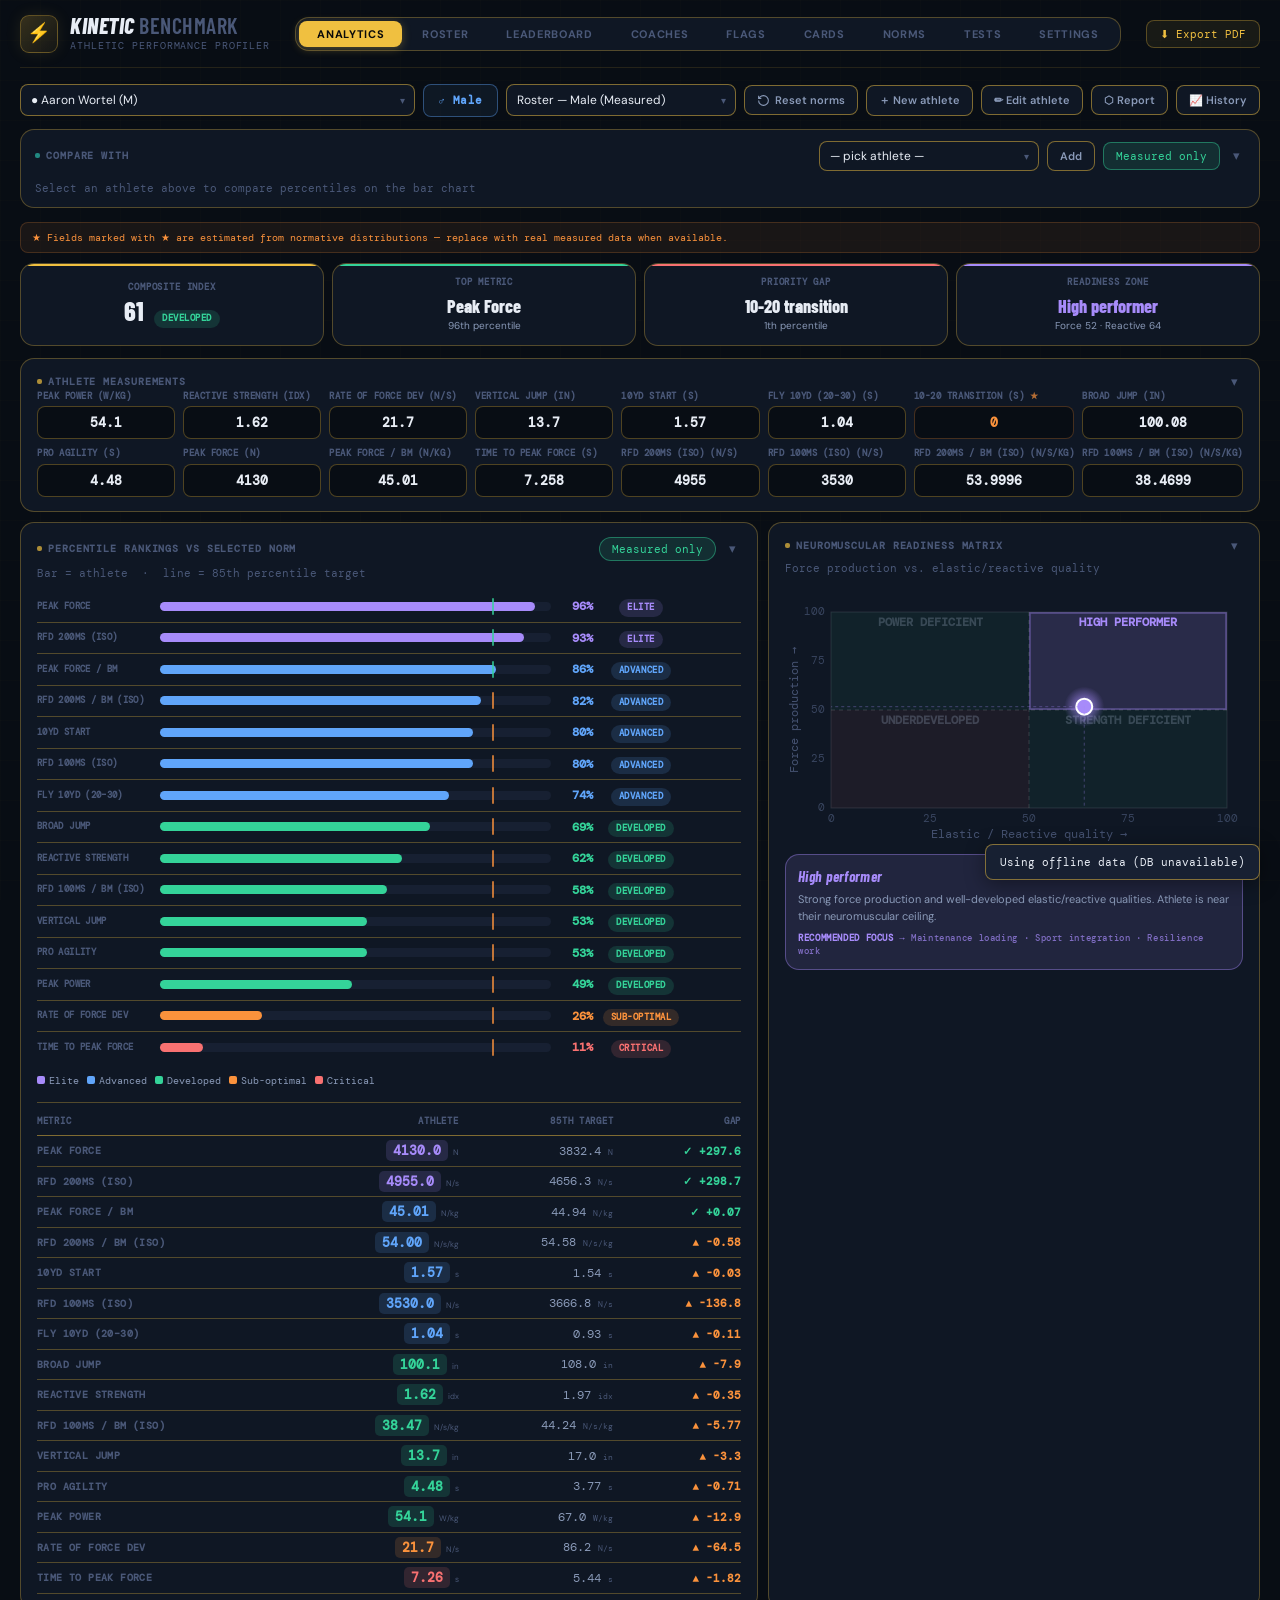
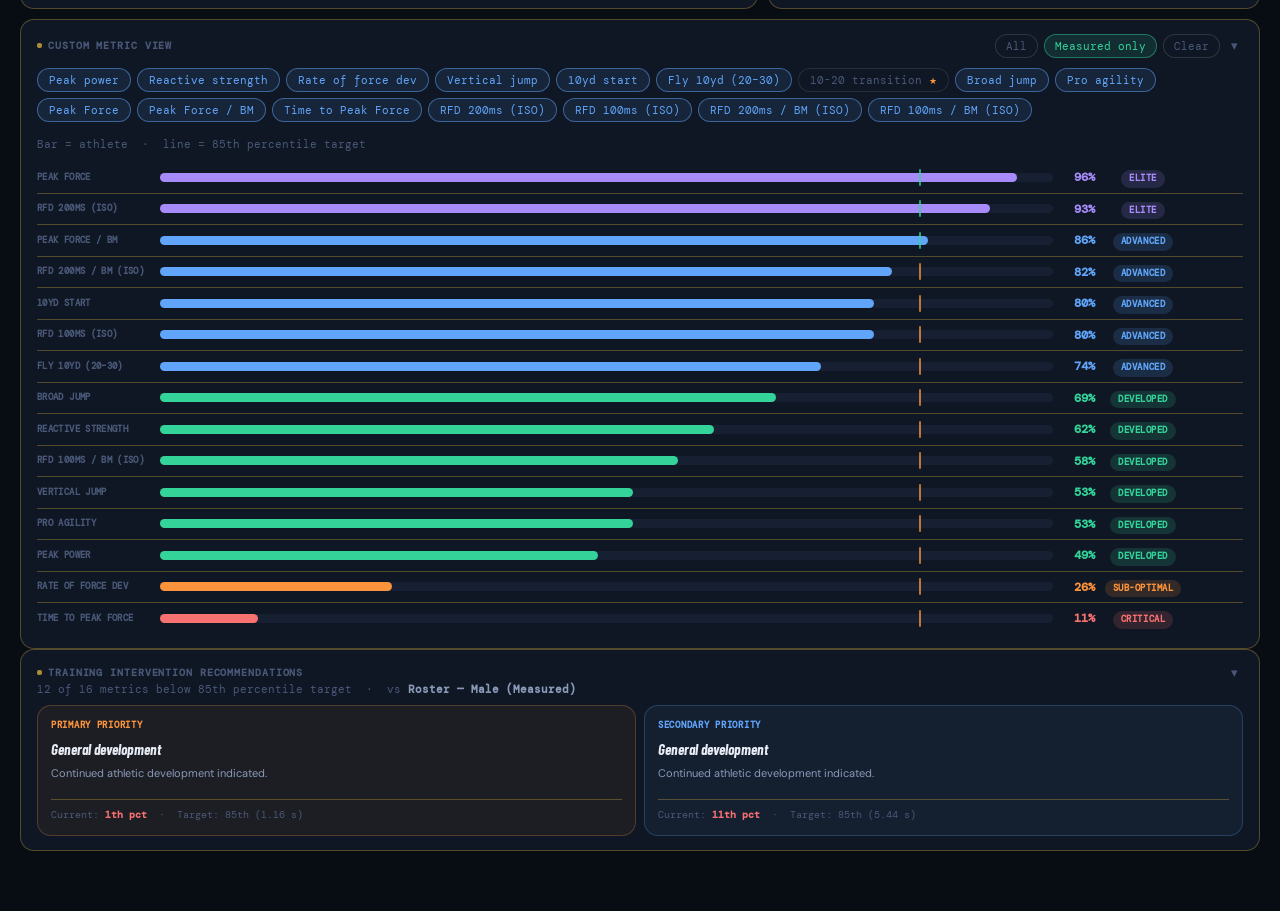
==== commit dd483c23: "Matrix: purple=high performer, green=both deficients, red=underdeveloped" ====
--- a/kinetic_benchmark_old.html
+++ b/kinetic_benchmark_old.html
@@ -875,10 +875,10 @@
   { min:0,  label:'Critical',    color:'#f87171', bg:'rgba(248,113,113,0.15)'  },
 ];
 const QUADRANTS = [
-  { id:'high-performer',    xHigh:true,  yHigh:true,  label:'High performer',     color:'#34d399', bg:'rgba(52,211,153,0.12)',   border:'rgba(52,211,153,0.4)',   title:'High performer',     desc:'Strong force production and well-developed elastic/reactive qualities. Athlete is near their neuromuscular ceiling.', rx:'Maintenance loading · Sport integration · Resilience work' },
-  { id:'strength-deficient',xHigh:true,  yHigh:false, label:'Strength deficient', color:'#f0c040', bg:'rgba(240,192,64,0.12)',   border:'rgba(240,192,64,0.4)',   title:'Strength deficient', desc:'Elastic and reactive qualities are developed, but absolute force production is the limiting factor. Maximal strength is the primary lever.', rx:'Maximal strength emphasis · Force ceiling development' },
-  { id:'power-deficient',   xHigh:false, yHigh:true,  label:'Power deficient',    color:'#f0c040', bg:'rgba(240,192,64,0.12)',   border:'rgba(240,192,64,0.4)',   title:'Power deficient',   desc:'Strong force foundation but elastic efficiency and reactive output are underexpressed. SSC development and reactive loading should be prioritized.', rx:'SSC efficiency training · Reactive loading · Plyometric volume' },
-  { id:'underdeveloped',    xHigh:false, yHigh:false, label:'Underdeveloped',     color:'#f87171', bg:'rgba(248,113,113,0.12)',  border:'rgba(248,113,113,0.4)',  title:'Underdeveloped',    desc:'Both force production and elastic/reactive qualities are below threshold. GPP targeting foundational strength and basic plyometric exposure is the starting point.', rx:'General physical preparedness · Foundational strength · Basic plyometrics' },
+  { id:'high-performer',    xHigh:true,  yHigh:true,  label:'High performer',     color:'#a78bfa', bg:'rgba(167,139,250,0.12)', border:'rgba(167,139,250,0.4)', title:'High performer',     desc:'Strong force production and well-developed elastic/reactive qualities. Athlete is near their neuromuscular ceiling.', rx:'Maintenance loading · Sport integration · Resilience work' },
+  { id:'strength-deficient',xHigh:true,  yHigh:false, label:'Strength deficient', color:'#34d399', bg:'rgba(52,211,153,0.12)',  border:'rgba(52,211,153,0.4)',  title:'Strength deficient', desc:'Elastic and reactive qualities are developed, but absolute force production is the limiting factor. Maximal strength is the primary lever.', rx:'Maximal strength emphasis · Force ceiling development' },
+  { id:'power-deficient',   xHigh:false, yHigh:true,  label:'Power deficient',    color:'#34d399', bg:'rgba(52,211,153,0.12)',  border:'rgba(52,211,153,0.4)',  title:'Power deficient',   desc:'Strong force foundation but elastic efficiency and reactive output are underexpressed. SSC development and reactive loading should be prioritized.', rx:'SSC efficiency training · Reactive loading · Plyometric volume' },
+  { id:'underdeveloped',    xHigh:false, yHigh:false, label:'Underdeveloped',     color:'#f87171', bg:'rgba(248,113,113,0.12)', border:'rgba(248,113,113,0.4)', title:'Underdeveloped',    desc:'Both force production and elastic/reactive qualities are below threshold. GPP targeting foundational strength and basic plyometric exposure is the starting point.', rx:'General physical preparedness · Foundational strength · Basic plyometrics' },
 ];
 const COACHING_LIB = {
   shuttle:   { title:'Change-of-direction efficiency', text:'Deceleration capacity is the primary limiter. Shift emphasis toward eccentric overload methods and repeated direction-change exposure at near-maximal intent.', methods:['Eccentric overload','Deceleration emphasis','COD at max intent','Reactive agility'] },
@@ -1500,10 +1500,10 @@
   const gx=PAD.left, gy=PAD.top, gw=W-PAD.left-PAD.right, gh=H-PAD.top-PAD.bottom;
   const midX=gx+gw/2, midY=gy+gh/2;
   const quadDefs = [
-    {xHigh:false,yHigh:true, color:'rgba(240,192,64,0.06)',  x:gx,   y:gy,    w:gw/2,h:gh/2},
-    {xHigh:true, yHigh:true, color:'rgba(52,211,153,0.06)',  x:midX, y:gy,    w:gw/2,h:gh/2},
+    {xHigh:false,yHigh:true, color:'rgba(52,211,153,0.06)',  x:gx,   y:gy,    w:gw/2,h:gh/2},
+    {xHigh:true, yHigh:true, color:'rgba(167,139,250,0.06)', x:midX, y:gy,    w:gw/2,h:gh/2},
     {xHigh:false,yHigh:false,color:'rgba(248,113,113,0.06)', x:gx,   y:midY,  w:gw/2,h:gh/2},
-    {xHigh:true, yHigh:false,color:'rgba(240,192,64,0.06)',  x:midX, y:midY,  w:gw/2,h:gh/2},
+    {xHigh:true, yHigh:false,color:'rgba(52,211,153,0.06)',  x:midX, y:midY,  w:gw/2,h:gh/2},
   ];
   quadDefs.forEach(q=>{ctx.fillStyle=q.color;ctx.fillRect(q.x,q.y,q.w,q.h);});
   const aq=quadDefs.find(q=>q.xHigh===matrix.xHigh&&q.yHigh===matrix.yHigh);
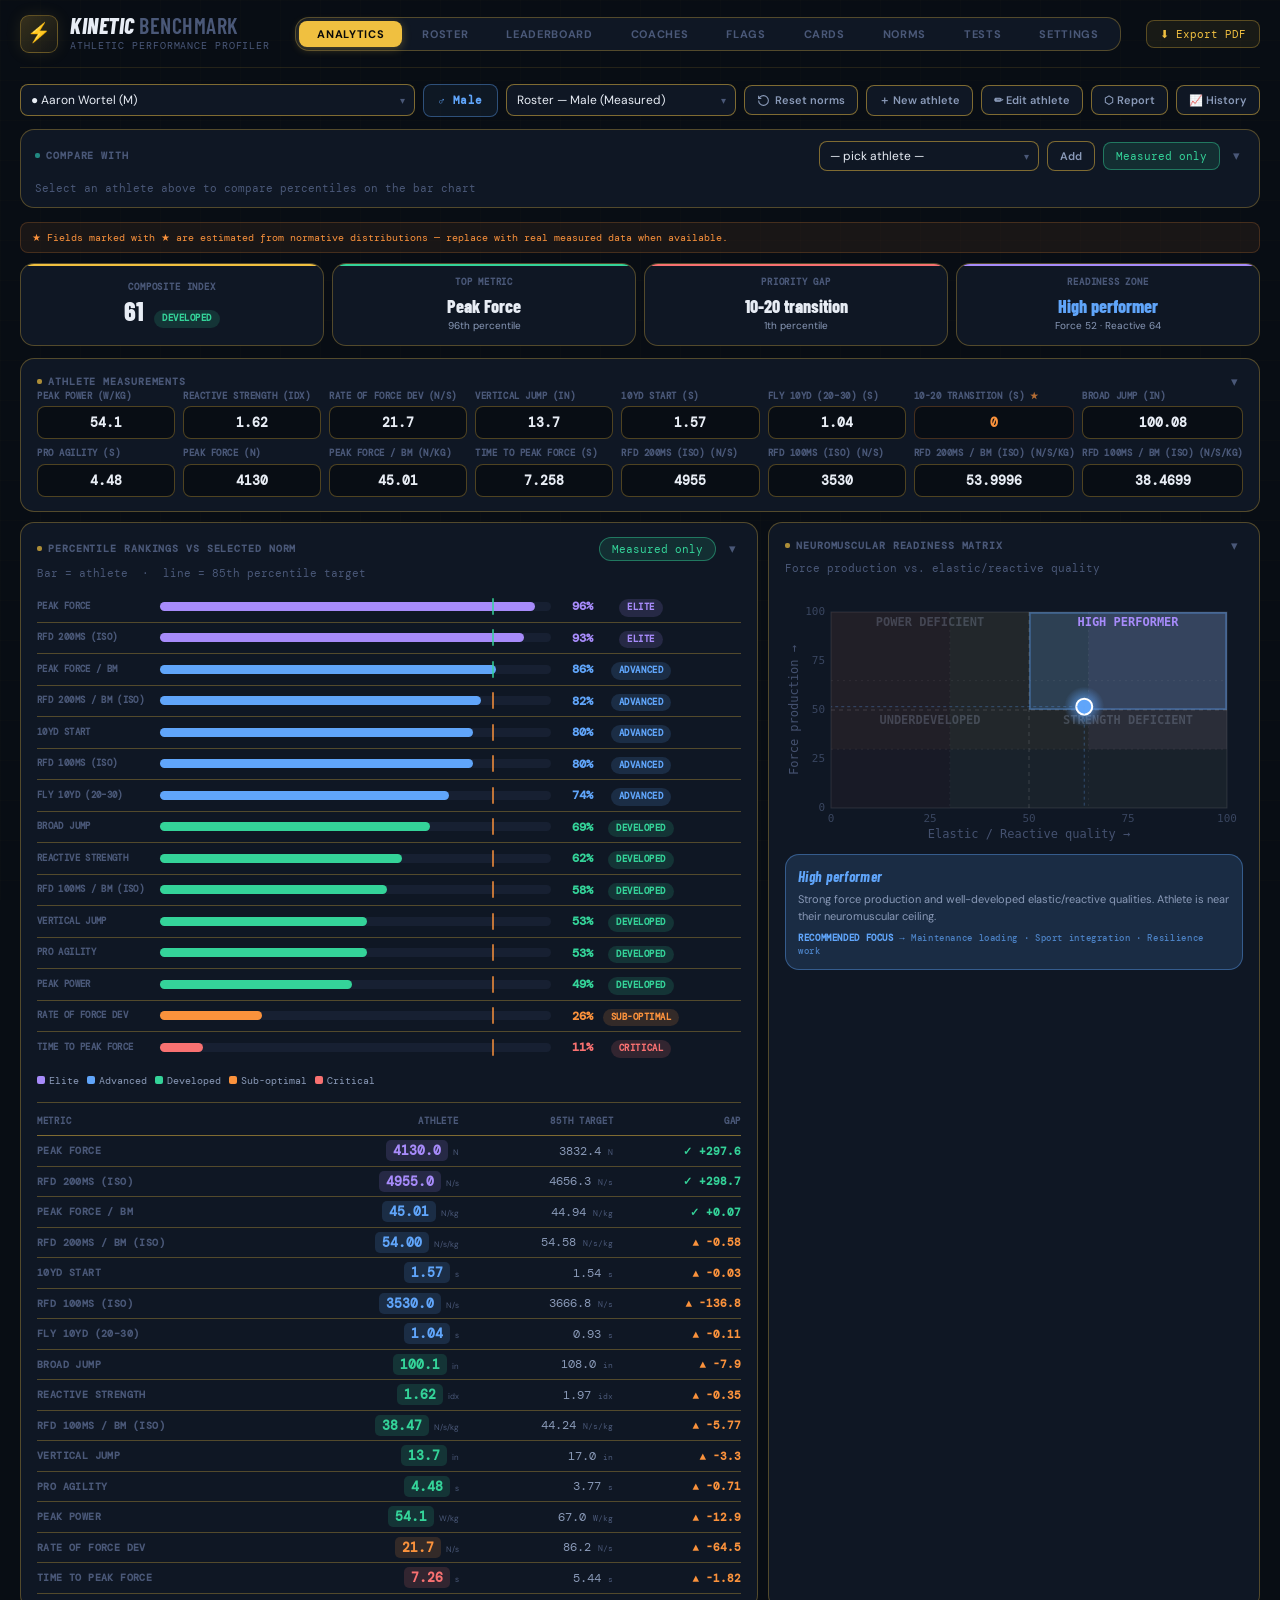
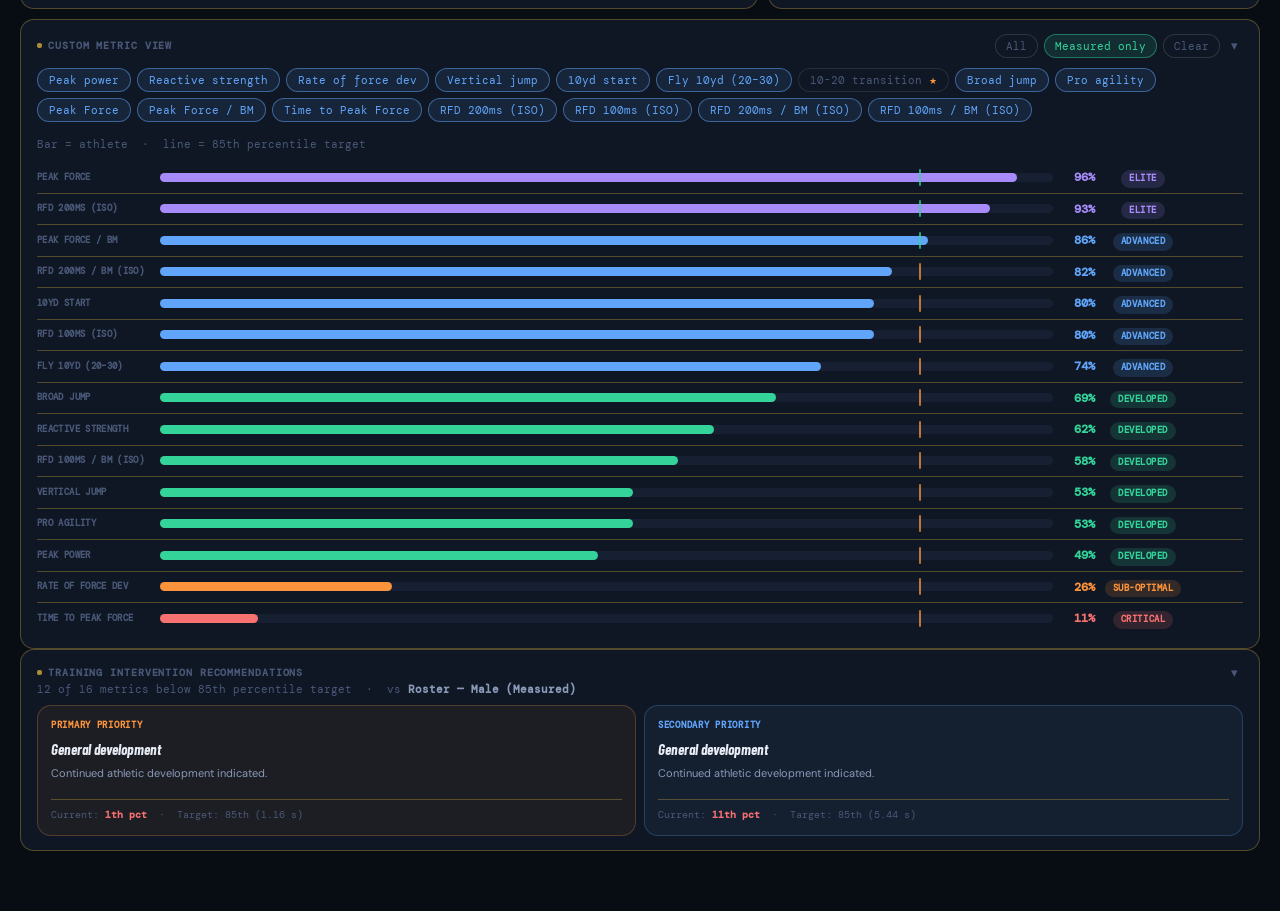
==== commit f0582aa6: "Matrix: 5-zone color scheme matching tier palette (purple/blue/green/orange/red)" ====
--- a/kinetic_benchmark_old.html
+++ b/kinetic_benchmark_old.html
@@ -943,6 +943,20 @@
 
 const FORCE_WEIGHTS    = {power:0.25, rfd:0.25, cmj:0.20, sprint10:0.15, broad:0.15};
 const REACTIVE_WEIGHTS = {rsi:0.40, sprintFly:0.35, shuttle:0.25};
+
+function getZoneStyle(force, reactive) {
+  const highT = 65, lowT = 30, midT = matrixThreshold;
+  if (force >= highT && reactive >= highT)
+    return { color:'#a78bfa', bg:'rgba(167,139,250,0.15)', border:'rgba(167,139,250,0.4)' };
+  if (force < lowT && reactive < lowT)
+    return { color:'#f87171', bg:'rgba(248,113,113,0.15)', border:'rgba(248,113,113,0.4)' };
+  if (force >= midT && reactive >= midT)
+    return { color:'#60a5fa', bg:'rgba(96,165,250,0.15)',  border:'rgba(96,165,250,0.4)'  };
+  if (Math.max(force, reactive) >= midT && Math.min(force, reactive) < lowT)
+    return { color:'#fb923c', bg:'rgba(251,146,60,0.15)',  border:'rgba(251,146,60,0.4)'  };
+  return   { color:'#34d399', bg:'rgba(52,211,153,0.15)',  border:'rgba(52,211,153,0.4)'  };
+}
+
 function computeMatrixProfile(results) {
   function weightedScore(weights) {
     const active = Object.entries(weights).filter(([k]) => !disabledMetrics.has(k));
@@ -954,7 +968,9 @@
   const reactiveScore = weightedScore(REACTIVE_WEIGHTS);
   const xHigh = reactiveScore >= matrixThreshold;
   const yHigh = forceScore    >= matrixThreshold;
-  return { forceScore, reactiveScore, xHigh, yHigh, quadrant: QUADRANTS.find(q=>q.xHigh===xHigh&&q.yHigh===yHigh) };
+  const baseQuadrant = QUADRANTS.find(q=>q.xHigh===xHigh&&q.yHigh===yHigh);
+  const quadrant = { ...baseQuadrant, ...getZoneStyle(forceScore, reactiveScore) };
+  return { forceScore, reactiveScore, xHigh, yHigh, quadrant };
 }
 
 // ═══════════════════════════════════════════════════════════════
@@ -1499,23 +1515,35 @@
   const PAD = {top:28,right:16,bottom:36,left:46};
   const gx=PAD.left, gy=PAD.top, gw=W-PAD.left-PAD.right, gh=H-PAD.top-PAD.bottom;
   const midX=gx+gw/2, midY=gy+gh/2;
-  const quadDefs = [
-    {xHigh:false,yHigh:true, color:'rgba(52,211,153,0.06)',  x:gx,   y:gy,    w:gw/2,h:gh/2},
-    {xHigh:true, yHigh:true, color:'rgba(167,139,250,0.06)', x:midX, y:gy,    w:gw/2,h:gh/2},
-    {xHigh:false,yHigh:false,color:'rgba(248,113,113,0.06)', x:gx,   y:midY,  w:gw/2,h:gh/2},
-    {xHigh:true, yHigh:false,color:'rgba(52,211,153,0.06)',  x:midX, y:midY,  w:gw/2,h:gh/2},
+  const highT = 65, lowT = 30;
+  const xLow  = gx + (lowT/100)*gw,  xHigh2 = gx + (highT/100)*gw;
+  const yLow  = gy + gh*(1-lowT/100), yHigh2 = gy + gh*(1-highT/100);
+  // Background zone tints
+  const zoneBg = [
+    {x:gx,     y:gy,     w:gw,   h:gh,   color:'rgba(248,113,113,0.04)'},  // base red
+    {x:gx,     y:gy,     w:gw,   h:yLow-gy, color:'rgba(251,146,60,0.04)'},  // orange band (force mid)
+    {x:xLow,   y:gy,     w:gw-xLow+gx, h:gh, color:'rgba(52,211,153,0.04)'}, // green band (reactive mid)
+    {x:midX,   y:gy,     w:gw/2, h:gh/2, color:'rgba(96,165,250,0.05)'},  // blue top-right
+    {x:xHigh2, y:gy,     w:gw-(xHigh2-gx), h:yHigh2-gy+gh*(1-highT/100), color:'rgba(167,139,250,0.06)'}, // purple corner
   ];
-  quadDefs.forEach(q=>{ctx.fillStyle=q.color;ctx.fillRect(q.x,q.y,q.w,q.h);});
-  const aq=quadDefs.find(q=>q.xHigh===matrix.xHigh&&q.yHigh===matrix.yHigh);
-  const qDef=QUADRANTS.find(q=>q.xHigh===matrix.xHigh&&q.yHigh===matrix.yHigh);
-  ctx.fillStyle=qDef.bg; ctx.fillRect(aq.x,aq.y,aq.w,aq.h);
+  zoneBg.forEach(z=>{ctx.fillStyle=z.color;ctx.fillRect(z.x,z.y,z.w,z.h);});
+  const qDef = matrix.quadrant;
+  const aqX = matrix.xHigh ? midX : gx, aqY = matrix.yHigh ? gy : midY;
+  ctx.fillStyle=qDef.bg; ctx.fillRect(aqX,aqY,gw/2,gh/2);
   ctx.strokeStyle=qDef.border; ctx.lineWidth=1.5;
-  ctx.strokeRect(aq.x+1,aq.y+1,aq.w-2,aq.h-2);
+  ctx.strokeRect(aqX+1,aqY+1,gw/2-2,gh/2-2);
   ctx.strokeStyle='rgba(255,255,255,0.10)'; ctx.lineWidth=1;
   ctx.strokeRect(gx,gy,gw,gh);
+  // Main midpoint lines
   ctx.strokeStyle='rgba(255,255,255,0.14)'; ctx.lineWidth=1; ctx.setLineDash([4,4]);
   ctx.beginPath();ctx.moveTo(midX,gy);ctx.lineTo(midX,gy+gh);ctx.stroke();
   ctx.beginPath();ctx.moveTo(gx,midY);ctx.lineTo(gx+gw,midY);ctx.stroke();
+  // Secondary threshold lines at 30 and 65
+  ctx.strokeStyle='rgba(255,255,255,0.06)'; ctx.setLineDash([2,4]);
+  ctx.beginPath();ctx.moveTo(xLow,gy);ctx.lineTo(xLow,gy+gh);ctx.stroke();
+  ctx.beginPath();ctx.moveTo(xHigh2,gy);ctx.lineTo(xHigh2,gy+gh);ctx.stroke();
+  ctx.beginPath();ctx.moveTo(gx,yLow);ctx.lineTo(gx+gw,yLow);ctx.stroke();
+  ctx.beginPath();ctx.moveTo(gx,yHigh2);ctx.lineTo(gx+gw,yHigh2);ctx.stroke();
   ctx.setLineDash([]);
   const qlabels=[
     {text:'Power deficient',   x:gx+gw*0.25,y:gy+14,   xHigh:false,yHigh:true },
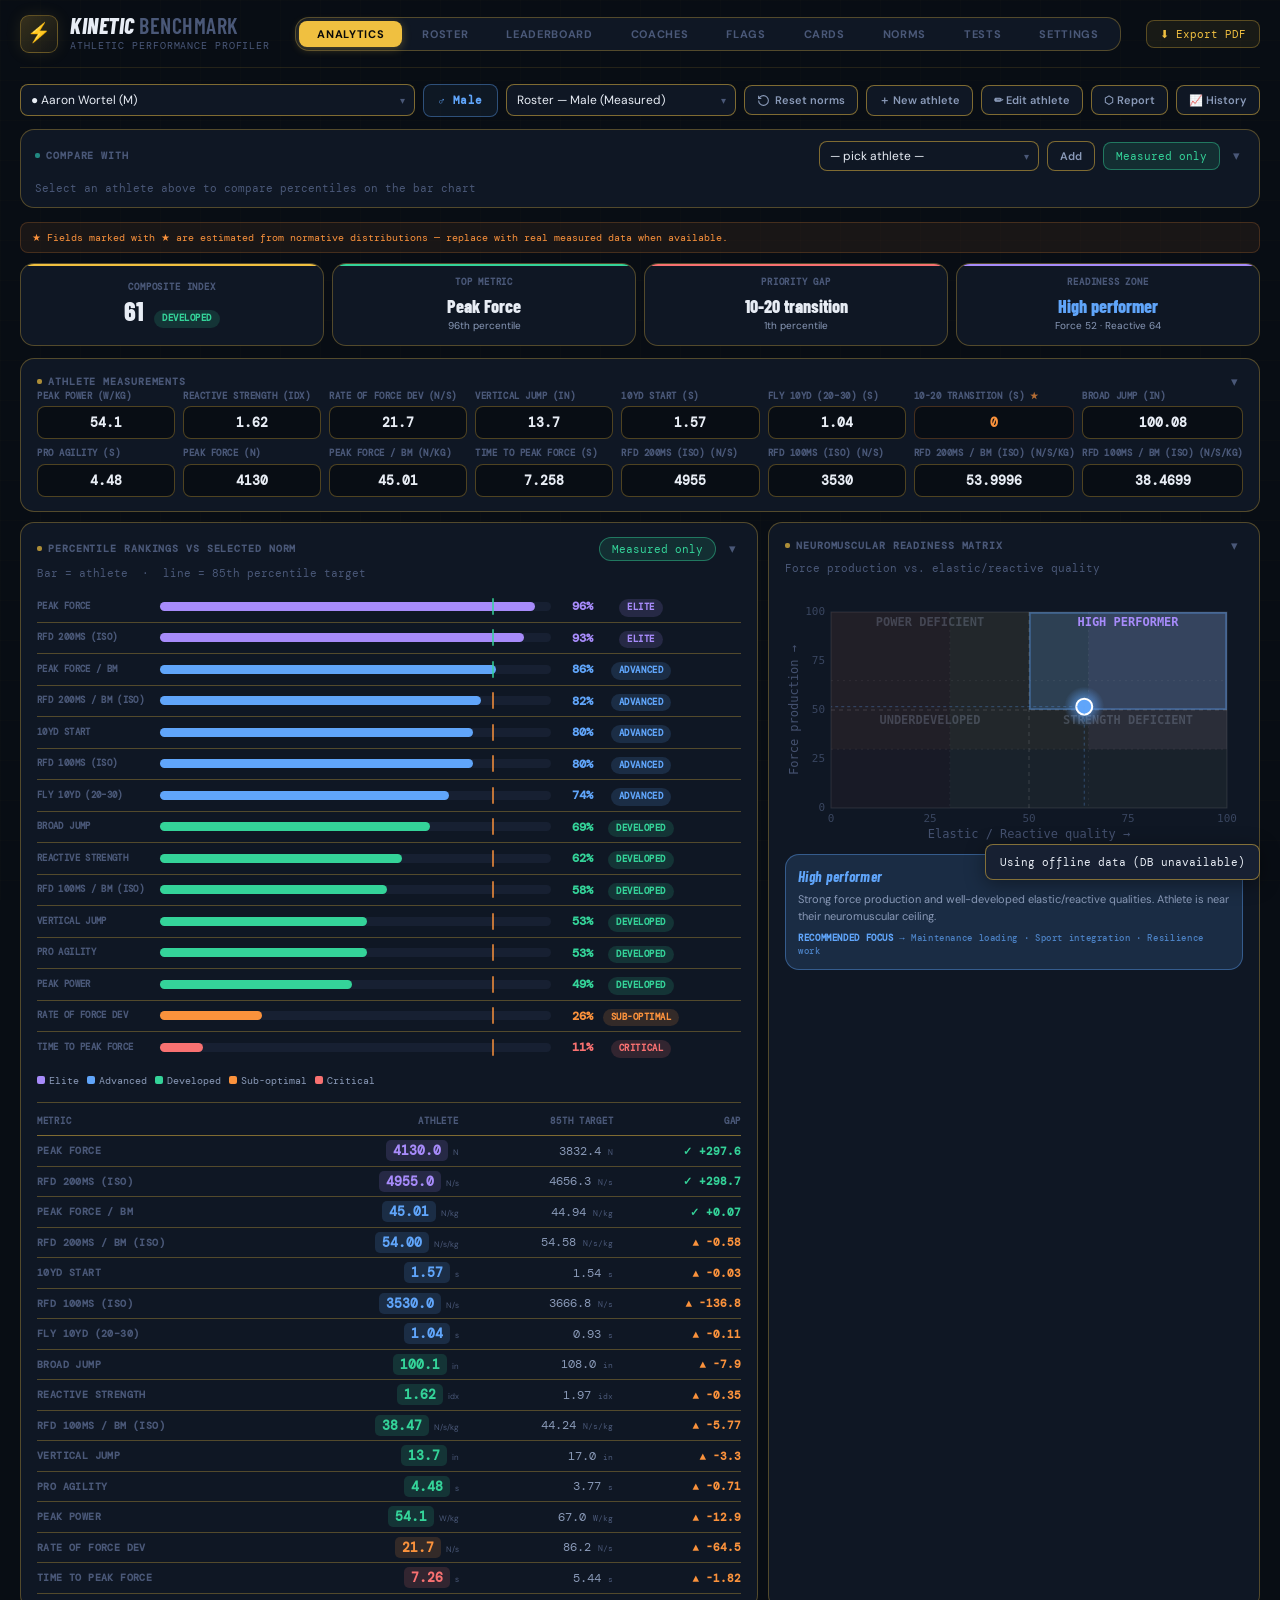
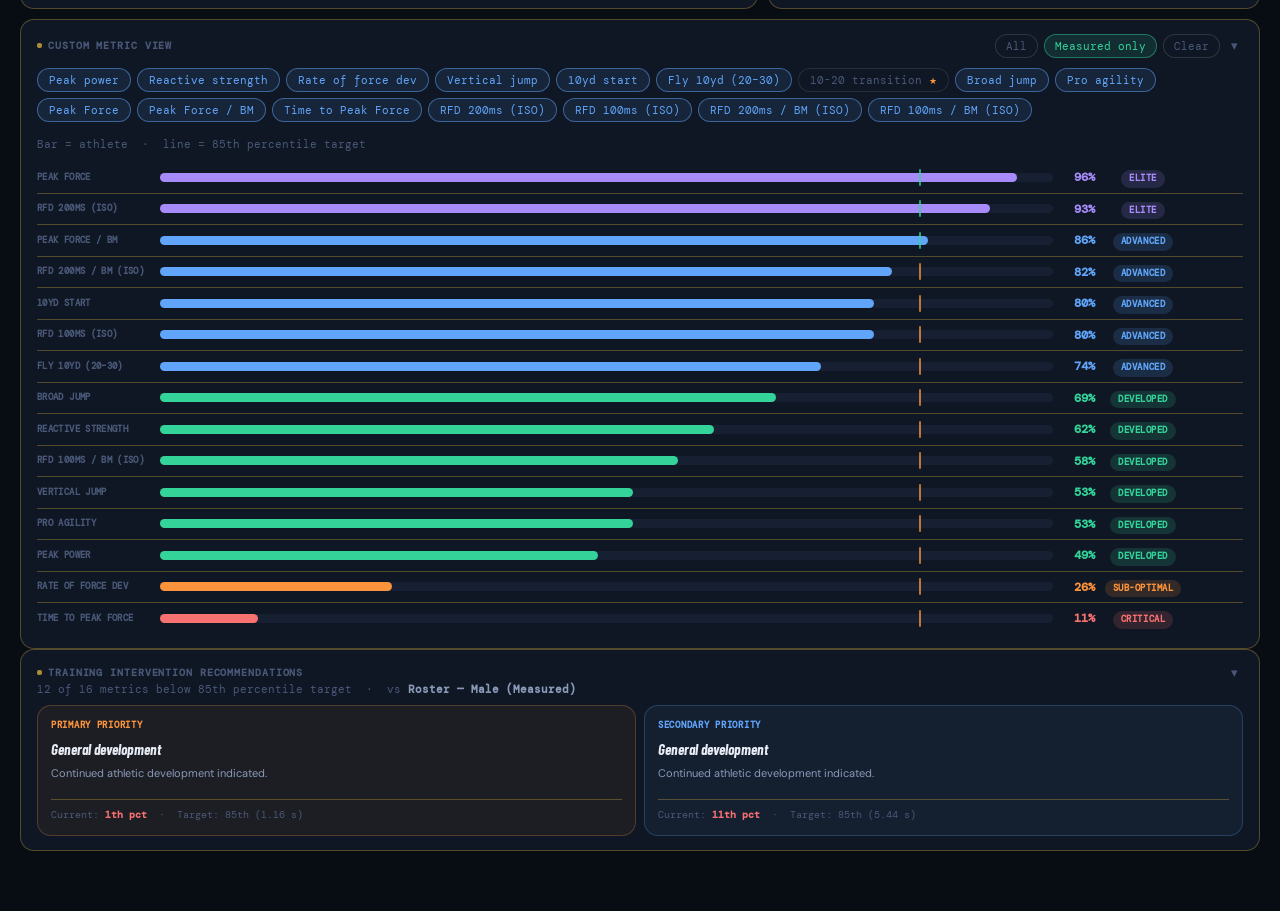
==== commit a1b69d5e: "Input grid and custom view respect disabled metrics setting" ====
--- a/kinetic_benchmark_old.html
+++ b/kinetic_benchmark_old.html
@@ -1329,14 +1329,15 @@
 // RENDER — input grid
 // ═══════════════════════════════════════════════════════════════
 function renderInputGrid() {
-  document.getElementById('input-grid').innerHTML = METRICS.map(m => {
-    const isEst = isEstimated(m.key);
-    return `<div class="metric-field ${isEst?'estimated':''}">
-      <label>${m.label} <span style="color:var(--text3);font-size:9px;">(${m.unit})</span></label>
-      <input id="inp-${m.key}" type="number" step="${m.step}" value="${athleteData[m.key]}" oninput="onInput('${m.key}',this.value)" />
-    </div>`;
-  }).join('');
-  // Show/hide estimated notice
+  document.getElementById('input-grid').innerHTML = METRICS
+    .filter(m => !disabledMetrics.has(m.key))
+    .map(m => {
+      const isEst = isEstimated(m.key);
+      return `<div class="metric-field ${isEst?'estimated':''}">
+        <label>${m.label} <span style="color:var(--text3);font-size:9px;">(${m.unit})</span></label>
+        <input id="inp-${m.key}" type="number" step="${m.step}" value="${athleteData[m.key]}" oninput="onInput('${m.key}',this.value)" />
+      </div>`;
+    }).join('');
   document.getElementById('est-notice').style.display = '';
 }
 
@@ -1373,9 +1374,9 @@
   suppressEstimated = measuredOnlyMode;
   selectedChartMode = measuredOnlyMode ? 'measured' : 'all';
   if (measuredOnlyMode) {
-    selectedChartKeys = new Set(METRICS.filter(m => !isEstimatedForAthlete(m.key, currentAthlete)).map(m => m.key));
+    selectedChartKeys = new Set(METRICS.filter(m => !disabledMetrics.has(m.key) && !isEstimatedForAthlete(m.key, currentAthlete)).map(m => m.key));
   } else {
-    selectedChartKeys = new Set(METRICS.map(m => m.key));
+    selectedChartKeys = new Set(METRICS.filter(m => !disabledMetrics.has(m.key)).map(m => m.key));
   }
   syncSuppressButtons();
   renderRosterTable();
@@ -1385,9 +1386,9 @@
 function setChartMode(mode) {
   selectedChartMode = mode;
   if (mode === 'all') {
-    selectedChartKeys = new Set(METRICS.map(m => m.key));
+    selectedChartKeys = new Set(METRICS.filter(m => !disabledMetrics.has(m.key)).map(m => m.key));
   } else if (mode === 'measured') {
-    selectedChartKeys = new Set(METRICS.filter(m => !isEstimatedForAthlete(m.key, currentAthlete)).map(m => m.key));
+    selectedChartKeys = new Set(METRICS.filter(m => !disabledMetrics.has(m.key) && !isEstimatedForAthlete(m.key, currentAthlete)).map(m => m.key));
   } else if (mode === 'none') {
     selectedChartKeys = new Set();
   }
@@ -1416,16 +1417,18 @@
   syncChartModeButtons();
   const results = getResults();
 
-  document.getElementById('selected-chart-chips').innerHTML = METRICS.map(m => {
-    const active = selectedChartKeys.has(m.key);
-    const est = isEstimatedForAthlete(m.key, currentAthlete);
-    const estDot = est ? ' <span style="color:var(--orange);font-size:9px;">★</span>' : '';
-    return `<button onclick="toggleSelectedMetric('${m.key}')"
-      style="padding:4px 11px;border-radius:12px;cursor:pointer;font-size:11px;font-family:'DM Mono',monospace;
-             border:1px solid ${active ? 'rgba(96,165,250,0.5)' : 'rgba(255,255,255,0.1)'};
-             background:${active ? 'rgba(96,165,250,0.1)' : 'var(--bg2)'};
-             color:${active ? 'var(--blue)' : 'var(--text3)'};">${m.label}${estDot}</button>`;
-  }).join('');
+  document.getElementById('selected-chart-chips').innerHTML = METRICS
+    .filter(m => !disabledMetrics.has(m.key))
+    .map(m => {
+      const active = selectedChartKeys.has(m.key);
+      const est = isEstimatedForAthlete(m.key, currentAthlete);
+      const estDot = est ? ' <span style="color:var(--orange);font-size:9px;">★</span>' : '';
+      return `<button onclick="toggleSelectedMetric('${m.key}')"
+        style="padding:4px 11px;border-radius:12px;cursor:pointer;font-size:11px;font-family:'DM Mono',monospace;
+               border:1px solid ${active ? 'rgba(96,165,250,0.5)' : 'rgba(255,255,255,0.1)'};
+               background:${active ? 'rgba(96,165,250,0.1)' : 'var(--bg2)'};
+               color:${active ? 'var(--blue)' : 'var(--text3)'};">${m.label}${estDot}</button>`;
+    }).join('');
 
   const filtered = results.filter(r => selectedChartKeys.has(r.key));
   const sorted = [...filtered].sort((a, b) => b.percentile - a.percentile);
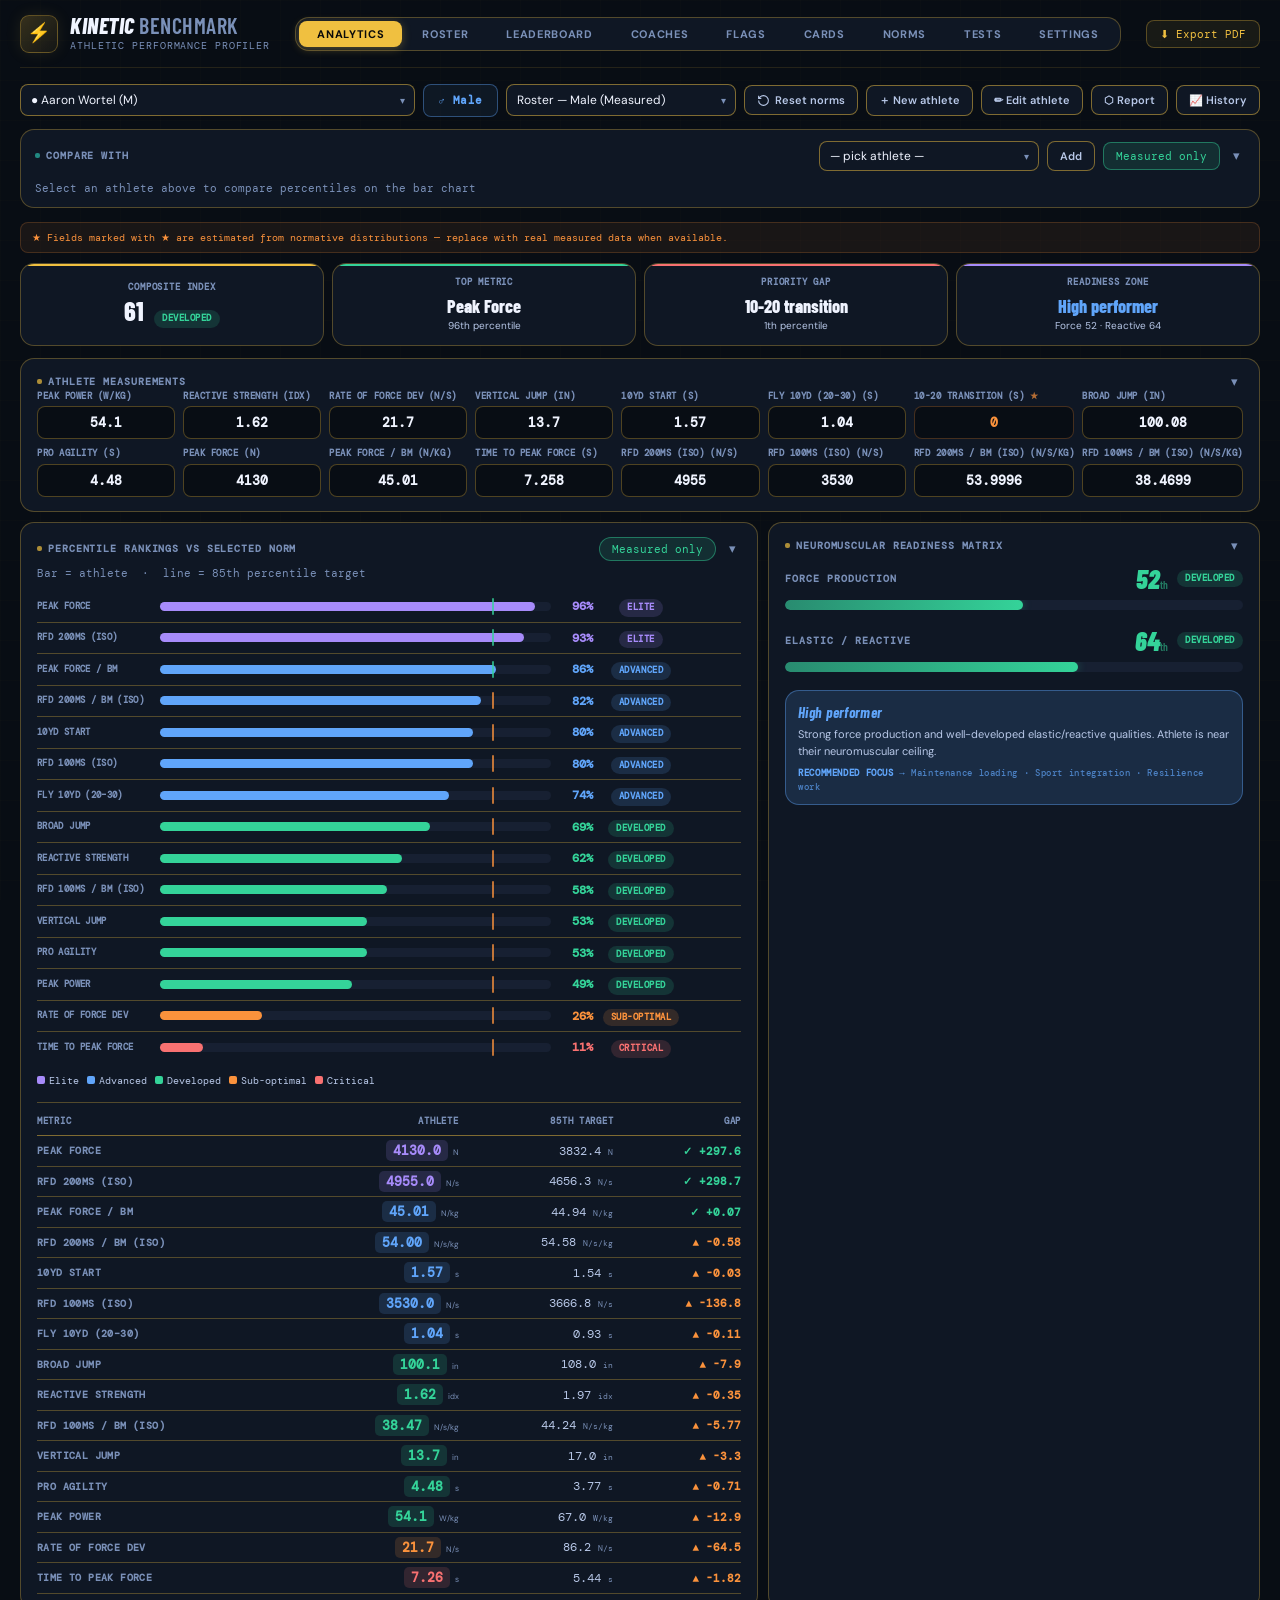
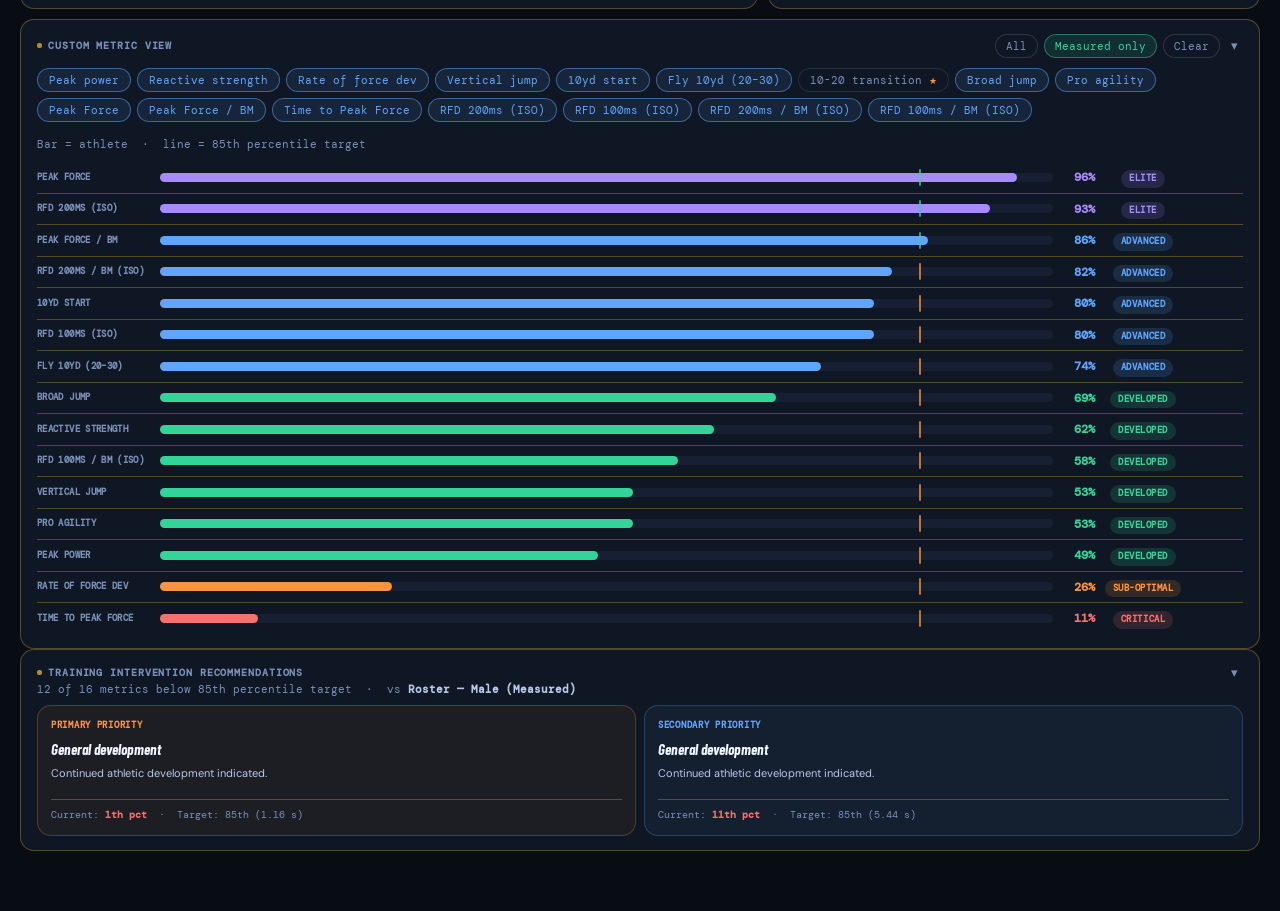
==== commit ee99d0e0: "Replace matrix canvas with dual gauge bars; brighten text colours" ====
--- a/kinetic_benchmark_old.html
+++ b/kinetic_benchmark_old.html
@@ -14,9 +14,9 @@
       --bg3:       #172032;
       --border:    rgba(240,192,64,0.30);
       --border2:   rgba(240,192,64,0.50);
-      --text:      #e8edf5;
-      --text2:     #8a9ab8;
-      --text3:     #4a5878;
+      --text:      #f0f4ff;
+      --text2:     #b8c8e8;
+      --text3:     #7a90b8;
       --gold:      #f0c040;
       --gold-dim:  rgba(240,192,64,0.12);
       --teal:      #2dd4bf;
@@ -514,11 +514,8 @@
           <button class="card-chevron" data-collapse="cbody-matrix" onclick="toggleCardCollapse('cbody-matrix')">▾</button>
         </div>
         <div id="cbody-matrix">
-          <div style="font-size:11px;color:var(--text3);margin-bottom:8px;margin-top:6px;font-family:'DM Mono',monospace;">Force production vs. elastic/reactive quality</div>
-          <div style="position:relative;width:100%;">
-            <canvas id="matrix-canvas" height="260" style="display:block;width:100%;"></canvas>
-          </div>
-          <div class="matrix-active-zone" id="matrix-zone-card"></div>
+          <div id="matrix-gauges" style="margin-top:12px;"></div>
+          <div class="matrix-active-zone" id="matrix-zone-card" style="margin-top:12px;"></div>
         </div>
       </div>
     </div>
@@ -1502,87 +1499,39 @@
 }
 
 // ═══════════════════════════════════════════════════════════════
-// RENDER — matrix canvas
+// RENDER — readiness gauges
 // ═══════════════════════════════════════════════════════════════
 function renderMatrix(matrix) {
-  const canvas = document.getElementById('matrix-canvas');
-  const W = canvas.parentElement.clientWidth || 320;
-  const H = 260;
-  const dpr = window.devicePixelRatio || 1;
-  canvas.width = W * dpr; canvas.height = H * dpr;
-  canvas.style.width = W+'px'; canvas.style.height = H+'px';
-  const ctx = canvas.getContext('2d');
-  ctx.scale(dpr, dpr);
-  ctx.imageSmoothingEnabled = false;
-  ctx.clearRect(0,0,W,H);
-  const PAD = {top:28,right:16,bottom:36,left:46};
-  const gx=PAD.left, gy=PAD.top, gw=W-PAD.left-PAD.right, gh=H-PAD.top-PAD.bottom;
-  const midX=gx+gw/2, midY=gy+gh/2;
-  const highT = 65, lowT = 30;
-  const xLow  = gx + (lowT/100)*gw,  xHigh2 = gx + (highT/100)*gw;
-  const yLow  = gy + gh*(1-lowT/100), yHigh2 = gy + gh*(1-highT/100);
-  // Background zone tints
-  const zoneBg = [
-    {x:gx,     y:gy,     w:gw,   h:gh,   color:'rgba(248,113,113,0.04)'},  // base red
-    {x:gx,     y:gy,     w:gw,   h:yLow-gy, color:'rgba(251,146,60,0.04)'},  // orange band (force mid)
-    {x:xLow,   y:gy,     w:gw-xLow+gx, h:gh, color:'rgba(52,211,153,0.04)'}, // green band (reactive mid)
-    {x:midX,   y:gy,     w:gw/2, h:gh/2, color:'rgba(96,165,250,0.05)'},  // blue top-right
-    {x:xHigh2, y:gy,     w:gw-(xHigh2-gx), h:yHigh2-gy+gh*(1-highT/100), color:'rgba(167,139,250,0.06)'}, // purple corner
-  ];
-  zoneBg.forEach(z=>{ctx.fillStyle=z.color;ctx.fillRect(z.x,z.y,z.w,z.h);});
-  const qDef = matrix.quadrant;
-  const aqX = matrix.xHigh ? midX : gx, aqY = matrix.yHigh ? gy : midY;
-  ctx.fillStyle=qDef.bg; ctx.fillRect(aqX,aqY,gw/2,gh/2);
-  ctx.strokeStyle=qDef.border; ctx.lineWidth=1.5;
-  ctx.strokeRect(aqX+1,aqY+1,gw/2-2,gh/2-2);
-  ctx.strokeStyle='rgba(255,255,255,0.10)'; ctx.lineWidth=1;
-  ctx.strokeRect(gx,gy,gw,gh);
-  // Main midpoint lines
-  ctx.strokeStyle='rgba(255,255,255,0.14)'; ctx.lineWidth=1; ctx.setLineDash([4,4]);
-  ctx.beginPath();ctx.moveTo(midX,gy);ctx.lineTo(midX,gy+gh);ctx.stroke();
-  ctx.beginPath();ctx.moveTo(gx,midY);ctx.lineTo(gx+gw,midY);ctx.stroke();
-  // Secondary threshold lines at 30 and 65
-  ctx.strokeStyle='rgba(255,255,255,0.06)'; ctx.setLineDash([2,4]);
-  ctx.beginPath();ctx.moveTo(xLow,gy);ctx.lineTo(xLow,gy+gh);ctx.stroke();
-  ctx.beginPath();ctx.moveTo(xHigh2,gy);ctx.lineTo(xHigh2,gy+gh);ctx.stroke();
-  ctx.beginPath();ctx.moveTo(gx,yLow);ctx.lineTo(gx+gw,yLow);ctx.stroke();
-  ctx.beginPath();ctx.moveTo(gx,yHigh2);ctx.lineTo(gx+gw,yHigh2);ctx.stroke();
-  ctx.setLineDash([]);
-  const qlabels=[
-    {text:'Power deficient',   x:gx+gw*0.25,y:gy+14,   xHigh:false,yHigh:true },
-    {text:'High performer',    x:gx+gw*0.75,y:gy+14,   xHigh:true, yHigh:true },
-    {text:'Underdeveloped',    x:gx+gw*0.25,y:midY+14,  xHigh:false,yHigh:false},
-    {text:'Strength deficient',x:gx+gw*0.75,y:midY+14,  xHigh:true, yHigh:false},
-  ];
-  qlabels.forEach(l=>{
-    const qd=QUADRANTS.find(q=>q.xHigh===l.xHigh&&q.yHigh===l.yHigh);
-    const isActive=l.xHigh===matrix.xHigh&&l.yHigh===matrix.yHigh;
-    ctx.fillStyle=isActive?qd.color:'rgba(148,163,184,0.30)';
-    ctx.font=`${isActive?700:600} 12px 'DM Mono', monospace`;
-    ctx.textAlign='center'; ctx.fillText(l.text.toUpperCase(),l.x,l.y);
-  });
-  ctx.fillStyle='rgba(74,88,120,0.9)'; ctx.font="12px 'DM Mono',monospace"; ctx.textAlign='center';
-  ctx.fillText('Elastic / Reactive quality →',gx+gw/2,H-6);
-  ctx.save();ctx.translate(13,gy+gh/2);ctx.rotate(-Math.PI/2);ctx.fillText('Force production →',0,0);ctx.restore();
-  ctx.fillStyle='rgba(74,88,120,0.7)'; ctx.font="11px 'DM Mono',monospace";
-  ctx.textAlign='center';
-  [0,25,50,75,100].forEach(v=>{ctx.fillText(v,gx+(v/100)*gw,gy+gh+14);});
-  ctx.textAlign='right';
-  [0,25,50,75,100].forEach(v=>{ctx.fillText(v,gx-6,gy+gh-(v/100)*gh+3);});
-  const dotX=gx+(matrix.reactiveScore/100)*gw;
-  const dotY=gy+gh-(matrix.forceScore/100)*gh;
-  const grd=ctx.createRadialGradient(dotX,dotY,2,dotX,dotY,20);
-  grd.addColorStop(0,qDef.color+'cc'); grd.addColorStop(1,qDef.color+'00');
-  ctx.beginPath();ctx.arc(dotX,dotY,20,0,Math.PI*2);ctx.fillStyle=grd;ctx.fill();
-  ctx.beginPath();ctx.arc(dotX,dotY,8,0,Math.PI*2);ctx.fillStyle=qDef.color;ctx.fill();
-  ctx.strokeStyle='#ffffff';ctx.lineWidth=2;ctx.stroke();
-  ctx.strokeStyle=qDef.color+'55';ctx.lineWidth=1;ctx.setLineDash([3,3]);
-  ctx.beginPath();ctx.moveTo(dotX,dotY);ctx.lineTo(dotX,gy+gh);ctx.stroke();
-  ctx.beginPath();ctx.moveTo(dotX,dotY);ctx.lineTo(gx,dotY);ctx.stroke();
-  ctx.setLineDash([]);
-  const card=document.getElementById('matrix-zone-card');
-  card.style.background=qDef.bg; card.style.borderColor=qDef.border;
-  card.innerHTML=`<div class="maz-title" style="color:${qDef.color};">${qDef.title}</div>
+  const forceScore    = Math.round(matrix.forceScore);
+  const reactiveScore = Math.round(matrix.reactiveScore);
+  const forceTier     = getTier(forceScore);
+  const reactiveTier  = getTier(reactiveScore);
+  const qDef          = matrix.quadrant;
+
+  function gauge(label, score, tier) {
+    return `
+      <div style="margin-bottom:18px;">
+        <div style="display:flex;align-items:center;justify-content:space-between;margin-bottom:8px;">
+          <div style="font-size:10px;font-weight:700;letter-spacing:0.1em;font-family:'DM Mono',monospace;color:var(--text3);text-transform:uppercase;">${label}</div>
+          <div style="display:flex;align-items:center;gap:9px;">
+            <span style="font-size:26px;font-weight:900;font-family:'Barlow Condensed',sans-serif;font-style:italic;color:${tier.color};line-height:1;">${score}<span style="font-size:11px;opacity:0.55;font-style:normal;font-weight:600;">th</span></span>
+            <span class="tier-badge" style="background:${tier.bg};color:${tier.color};">${tier.label}</span>
+          </div>
+        </div>
+        <div style="height:10px;background:var(--bg3);border-radius:5px;overflow:hidden;position:relative;">
+          <div style="height:100%;width:${score}%;background:linear-gradient(90deg,${tier.color}99,${tier.color});border-radius:5px;transition:width 0.5s ease;box-shadow:0 0 10px ${tier.color}55;"></div>
+        </div>
+      </div>`;
+  }
+
+  document.getElementById('matrix-gauges').innerHTML =
+    gauge('Force Production', forceScore, forceTier) +
+    gauge('Elastic / Reactive', reactiveScore, reactiveTier);
+
+  const card = document.getElementById('matrix-zone-card');
+  card.style.background   = qDef.bg;
+  card.style.borderColor  = qDef.border;
+  card.innerHTML = `<div class="maz-title" style="color:${qDef.color};">${qDef.title}</div>
     <div class="maz-desc">${qDef.desc}</div>
     <div class="maz-rx" style="color:${qDef.color};">Recommended focus → <span style="opacity:0.7;font-weight:500;text-transform:none;">${qDef.rx}</span></div>`;
 }
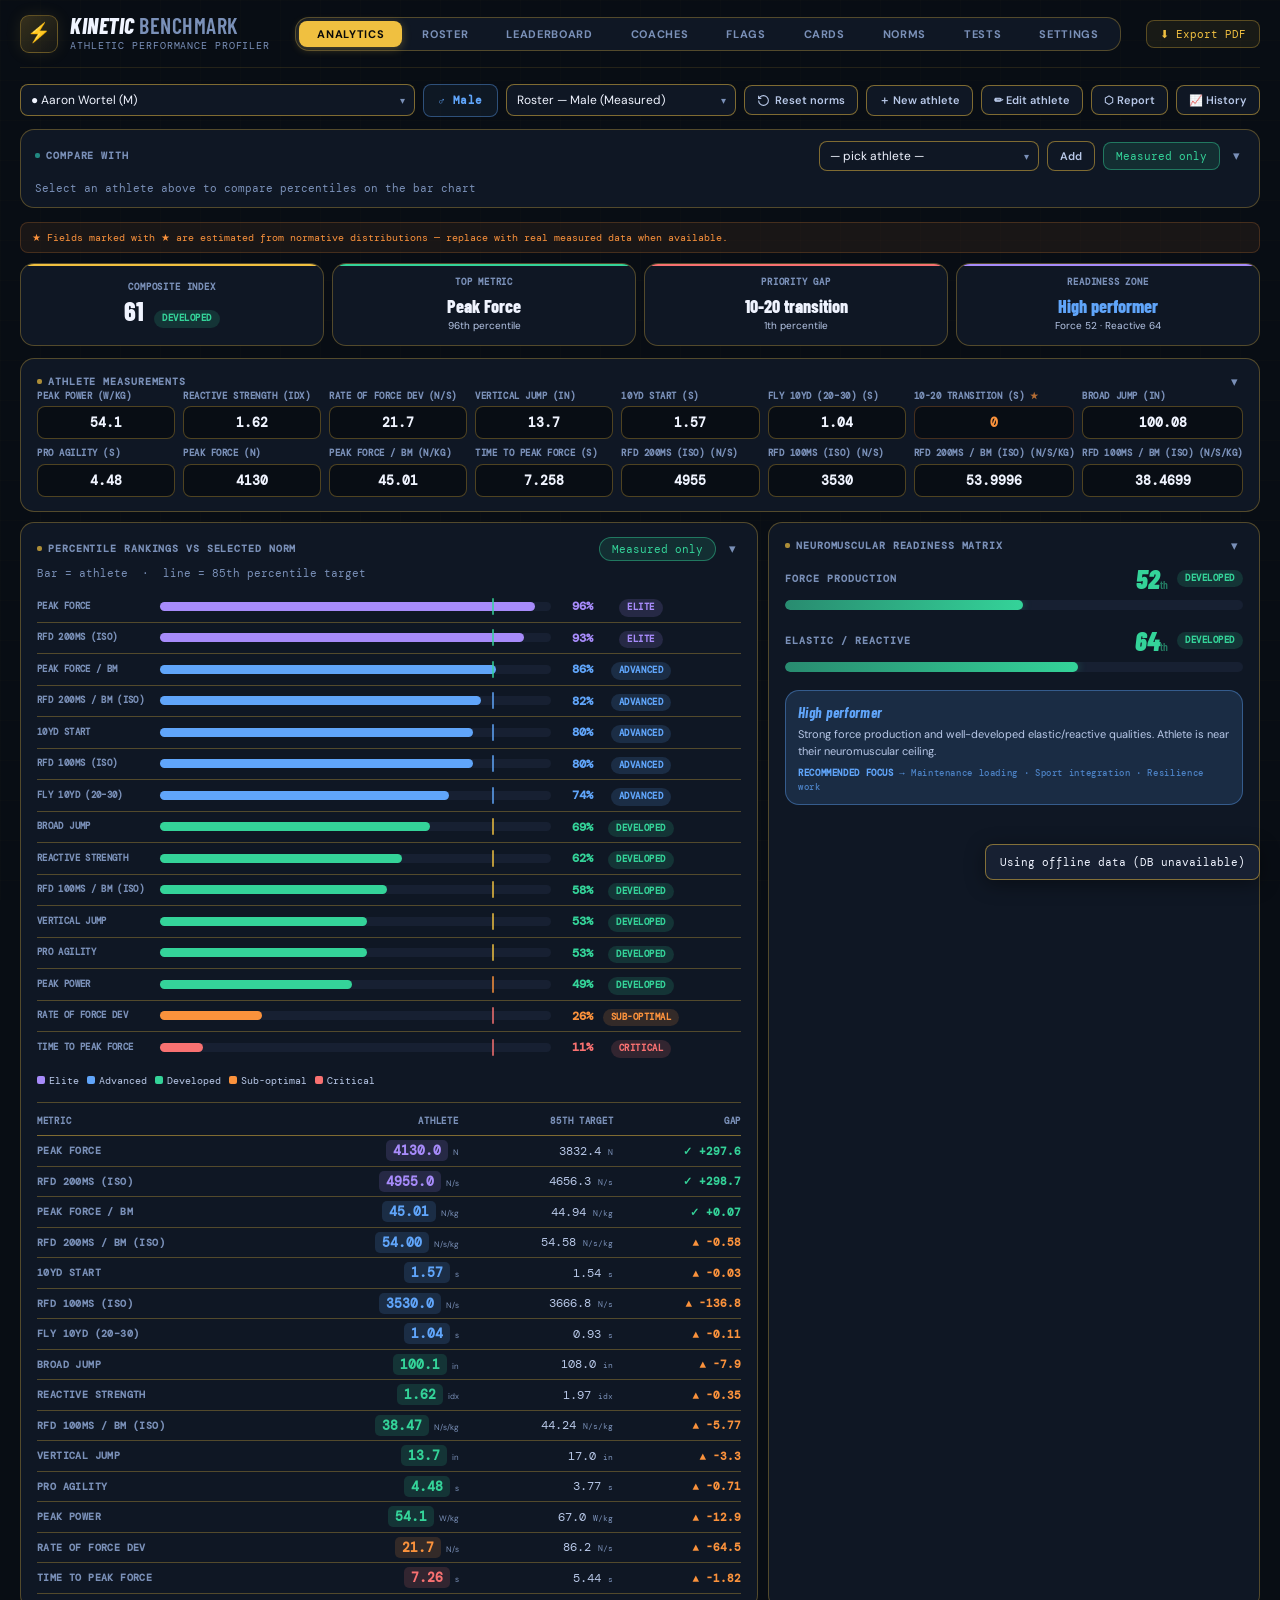
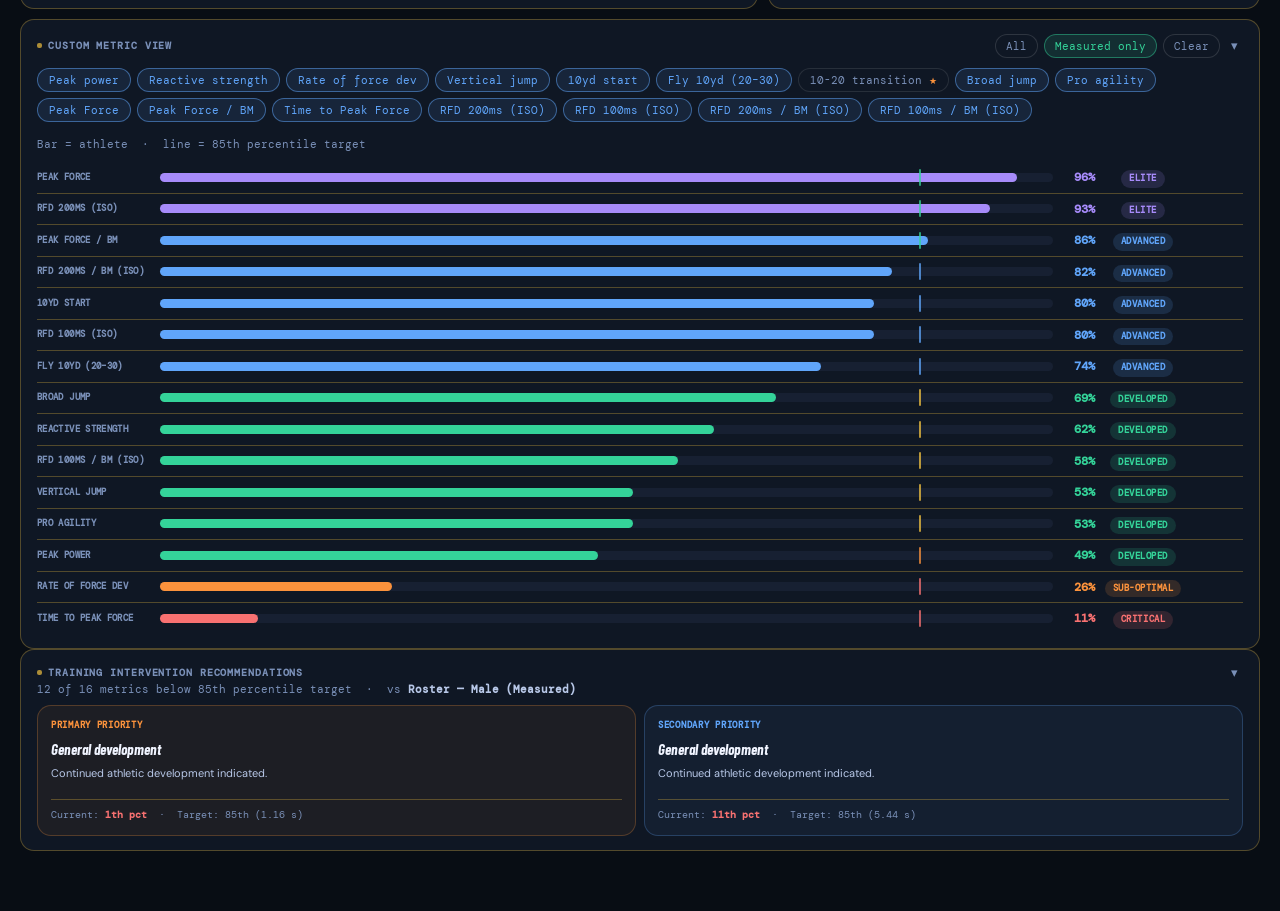
==== commit b0aded96: "85th pct line color grades by distance from target (green/blue/gold/orange/red)" ====
--- a/kinetic_benchmark_old.html
+++ b/kinetic_benchmark_old.html
@@ -1440,13 +1440,21 @@
           <div class="bar-name">${r.label}${estMark}${cmjMark}</div>
           <div class="bar-track">
             <div class="bar-fill" style="width:${r.percentile}%;background:${r.tier.color};"></div>
-            <div class="bar-target" style="left:85%;background:${r.meetingTarget?'#34d399':'#fb923c'};"></div>
+            <div class="bar-target" style="left:85%;background:${targetLineColor(r.percentile)};"></div>
           </div>
           <div class="bar-pct" style="color:${r.tier.color};">${r.percentile}%</div>
           <div class="bar-badge"><span class="tier-badge" style="background:${r.tier.bg};color:${r.tier.color};">${r.tier.label}</span></div>
           ${makeTrendBadge(currentAthlete, r.key)}
         </div>`;
       }).join('');
+}
+
+function targetLineColor(pct) {
+  if (pct >= 85) return '#34d399';
+  if (pct >= 70) return '#60a5fa';
+  if (pct >= 50) return '#f0c040';
+  if (pct >= 30) return '#fb923c';
+  return '#f87171';
 }
 
 function getTrendForMetric(athlete, key) {
@@ -1486,7 +1494,7 @@
       <div class="bar-name">${r.label}${estMark}${cmjMark}</div>
       <div class="bar-track">
         <div class="bar-fill" style="width:${r.percentile}%;background:${r.tier.color};"></div>
-        <div class="bar-target" style="left:85%;background:${r.meetingTarget?'#34d399':'#fb923c'};"></div>
+        <div class="bar-target" style="left:85%;background:${targetLineColor(r.percentile)};"></div>
       </div>
       <div class="bar-pct" style="color:${r.tier.color};">${r.percentile}%</div>
       <div class="bar-badge"><span class="tier-badge" style="background:${r.tier.bg};color:${r.tier.color};">${r.tier.label}</span></div>
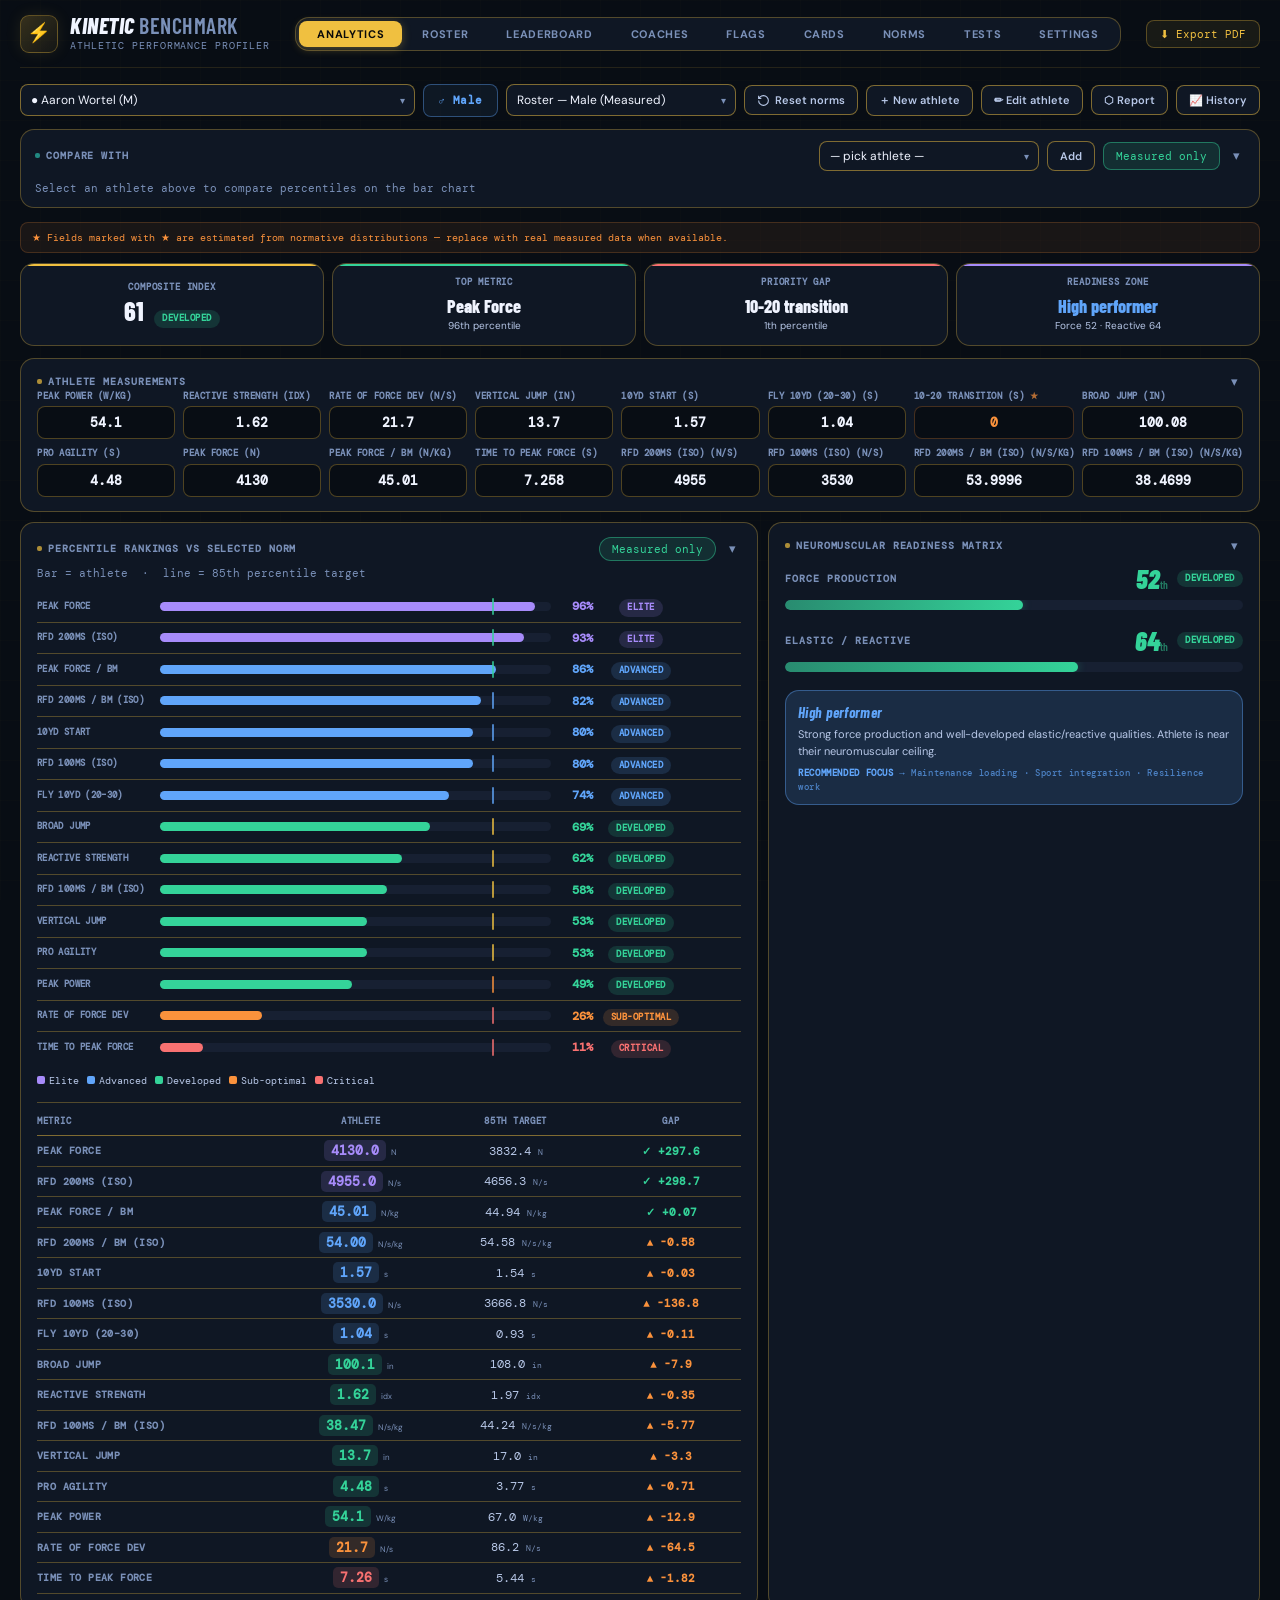
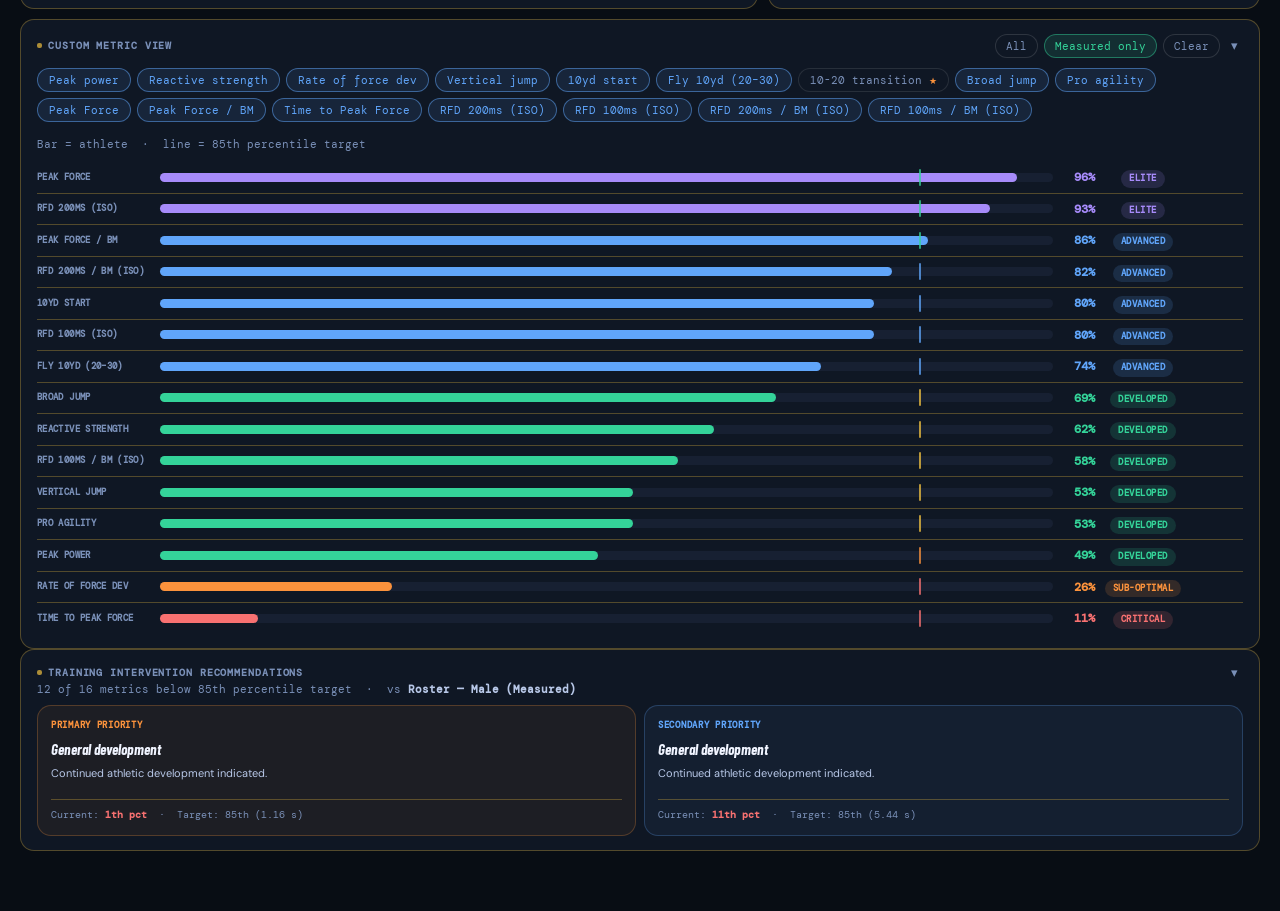
==== commit ad9bbdc2: "Center metric table columns with balanced widths" ====
--- a/kinetic_benchmark_old.html
+++ b/kinetic_benchmark_old.html
@@ -2880,17 +2880,17 @@
     const gapColor = r.meetingTarget ? 'var(--green)' : 'var(--orange)';
     const valDisplay = r.val > 0 ? r.val.toFixed(d) : '—';
     return `<tr>
-      <td style="padding:5px 8px 5px 0;border-bottom:1px solid var(--border);font-size:10px;font-weight:700;text-transform:uppercase;letter-spacing:.04em;color:var(--text3);font-family:'DM Mono',monospace;white-space:nowrap;">
+      <td style="padding:5px 8px 5px 0;border-bottom:1px solid var(--border);font-size:10px;font-weight:700;text-transform:uppercase;letter-spacing:.04em;color:var(--text3);font-family:'DM Mono',monospace;white-space:nowrap;width:35%;">
         ${r.label}${estMark}
       </td>
-      <td style="padding:5px 6px;border-bottom:1px solid var(--border);text-align:right;white-space:nowrap;">
+      <td style="padding:5px 6px;border-bottom:1px solid var(--border);text-align:center;white-space:nowrap;width:22%;">
         <span style="font-size:13px;font-weight:800;font-family:'DM Mono',monospace;color:${r.tier.color};background:${r.tier.bg};padding:2px 7px;border-radius:5px;">${valDisplay}</span>
         <span style="font-size:8px;color:var(--text3);margin-left:2px;">${r.unit}</span>
       </td>
-      <td style="padding:5px 6px;border-bottom:1px solid var(--border);font-size:12px;font-family:'DM Mono',monospace;color:var(--text2);text-align:right;white-space:nowrap;">
+      <td style="padding:5px 6px;border-bottom:1px solid var(--border);font-size:12px;font-family:'DM Mono',monospace;color:var(--text2);text-align:center;white-space:nowrap;width:22%;">
         ${r.target85.toFixed(d)} <span style="font-size:8px;color:var(--text3);">${r.unit}</span>
       </td>
-      <td style="padding:5px 0 5px 8px;border-bottom:1px solid var(--border);font-size:11px;font-weight:700;font-family:'DM Mono',monospace;color:${gapColor};text-align:right;white-space:nowrap;">
+      <td style="padding:5px 0 5px 8px;border-bottom:1px solid var(--border);font-size:11px;font-weight:700;font-family:'DM Mono',monospace;color:${gapColor};text-align:center;white-space:nowrap;width:21%;">
         ${r.meetingTarget ? '✓' : '▲'} ${gapStr}
       </td>
     </tr>`;
@@ -2900,10 +2900,10 @@
     <div style="border-top:1px solid var(--border);margin-top:14px;padding-top:12px;">
       <table style="width:100%;border-collapse:collapse;">
         <thead><tr>
-          <th style="padding:0 8px 7px 0;font-size:9px;color:var(--text3);text-transform:uppercase;letter-spacing:.08em;font-family:'DM Mono',monospace;text-align:left;font-weight:700;border-bottom:1px solid var(--border2);">Metric</th>
-          <th style="padding:0 6px 7px;font-size:9px;color:var(--text3);text-transform:uppercase;letter-spacing:.08em;font-family:'DM Mono',monospace;text-align:right;font-weight:700;border-bottom:1px solid var(--border2);">Athlete</th>
-          <th style="padding:0 6px 7px;font-size:9px;color:var(--text3);text-transform:uppercase;letter-spacing:.08em;font-family:'DM Mono',monospace;text-align:right;font-weight:700;border-bottom:1px solid var(--border2);">85th target</th>
-          <th style="padding:0 0 7px 8px;font-size:9px;color:var(--text3);text-transform:uppercase;letter-spacing:.08em;font-family:'DM Mono',monospace;text-align:right;font-weight:700;border-bottom:1px solid var(--border2);">Gap</th>
+          <th style="padding:0 8px 7px 0;font-size:9px;color:var(--text3);text-transform:uppercase;letter-spacing:.08em;font-family:'DM Mono',monospace;text-align:left;font-weight:700;border-bottom:1px solid var(--border2);width:35%;">Metric</th>
+          <th style="padding:0 6px 7px;font-size:9px;color:var(--text3);text-transform:uppercase;letter-spacing:.08em;font-family:'DM Mono',monospace;text-align:center;font-weight:700;border-bottom:1px solid var(--border2);width:22%;">Athlete</th>
+          <th style="padding:0 6px 7px;font-size:9px;color:var(--text3);text-transform:uppercase;letter-spacing:.08em;font-family:'DM Mono',monospace;text-align:center;font-weight:700;border-bottom:1px solid var(--border2);width:22%;">85th Target</th>
+          <th style="padding:0 0 7px 8px;font-size:9px;color:var(--text3);text-transform:uppercase;letter-spacing:.08em;font-family:'DM Mono',monospace;text-align:center;font-weight:700;border-bottom:1px solid var(--border2);width:21%;">Gap</th>
         </tr></thead>
         <tbody>${rows}</tbody>
       </table>
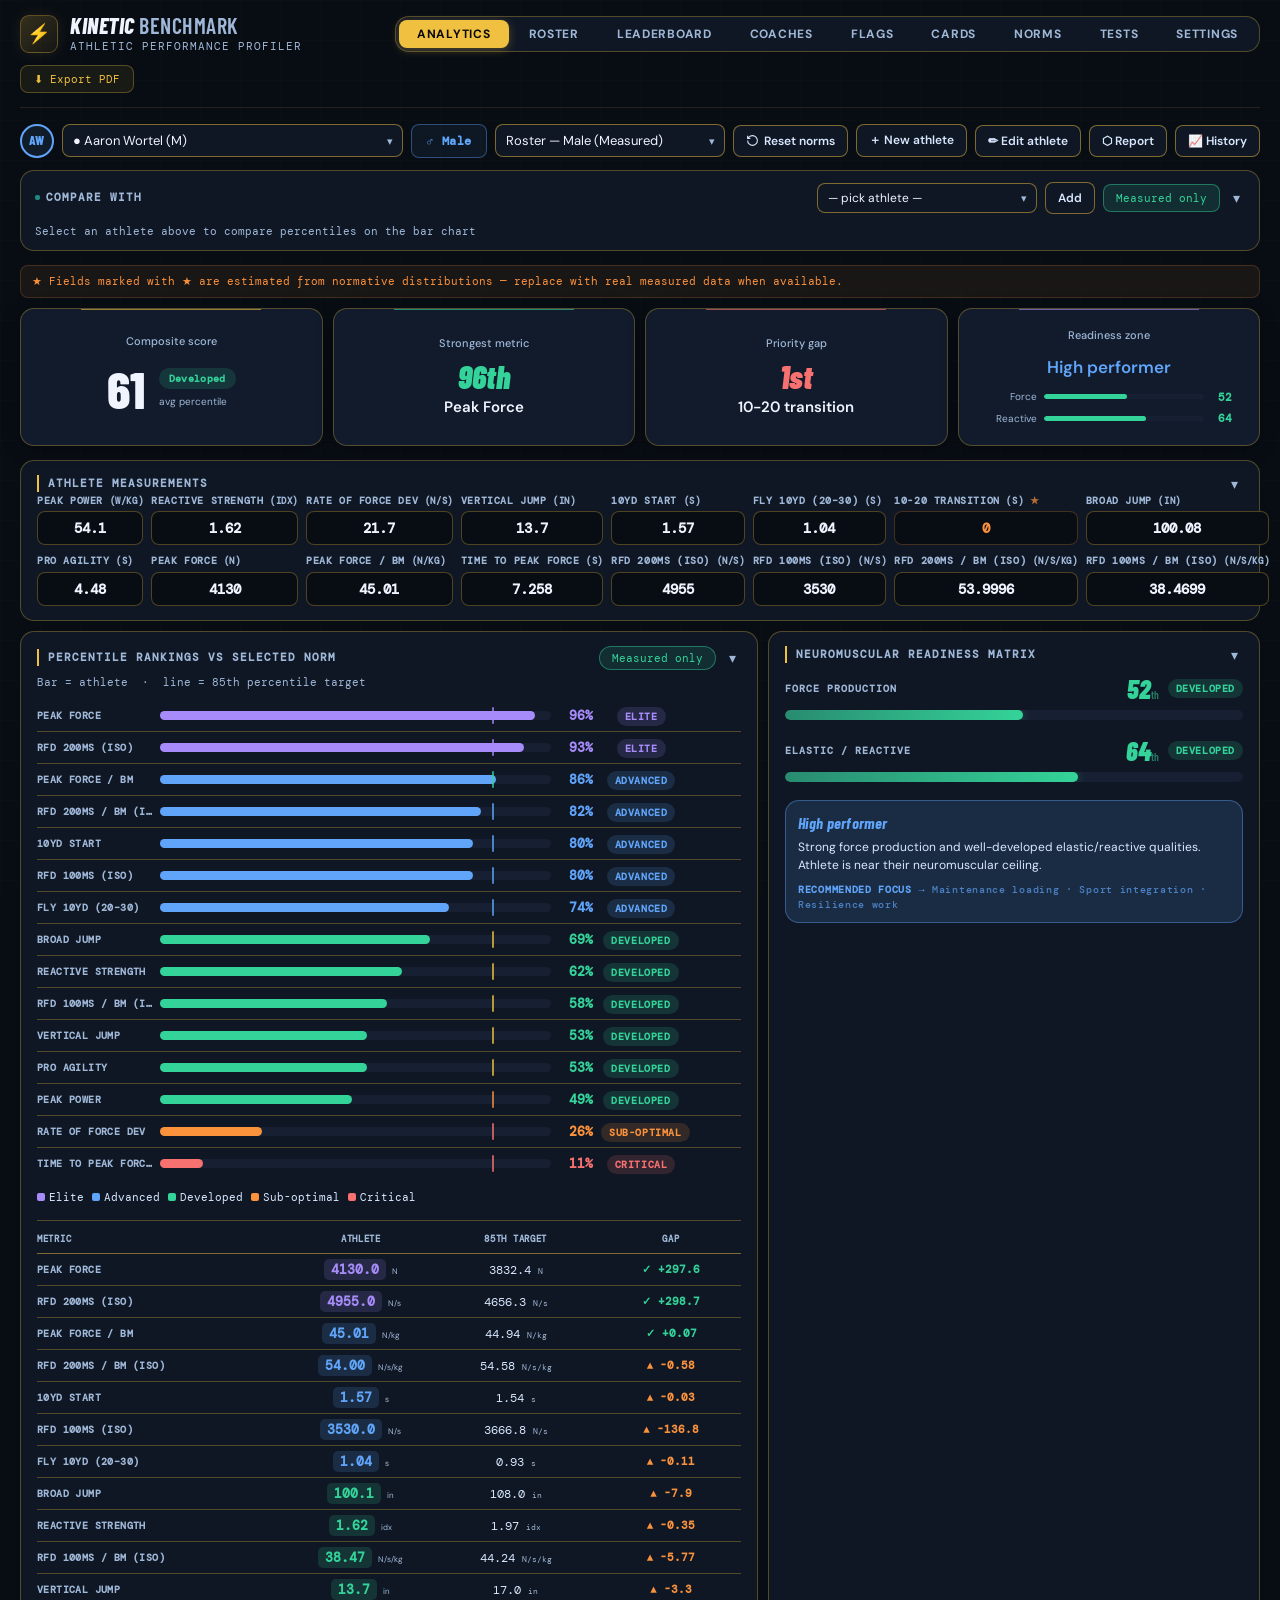
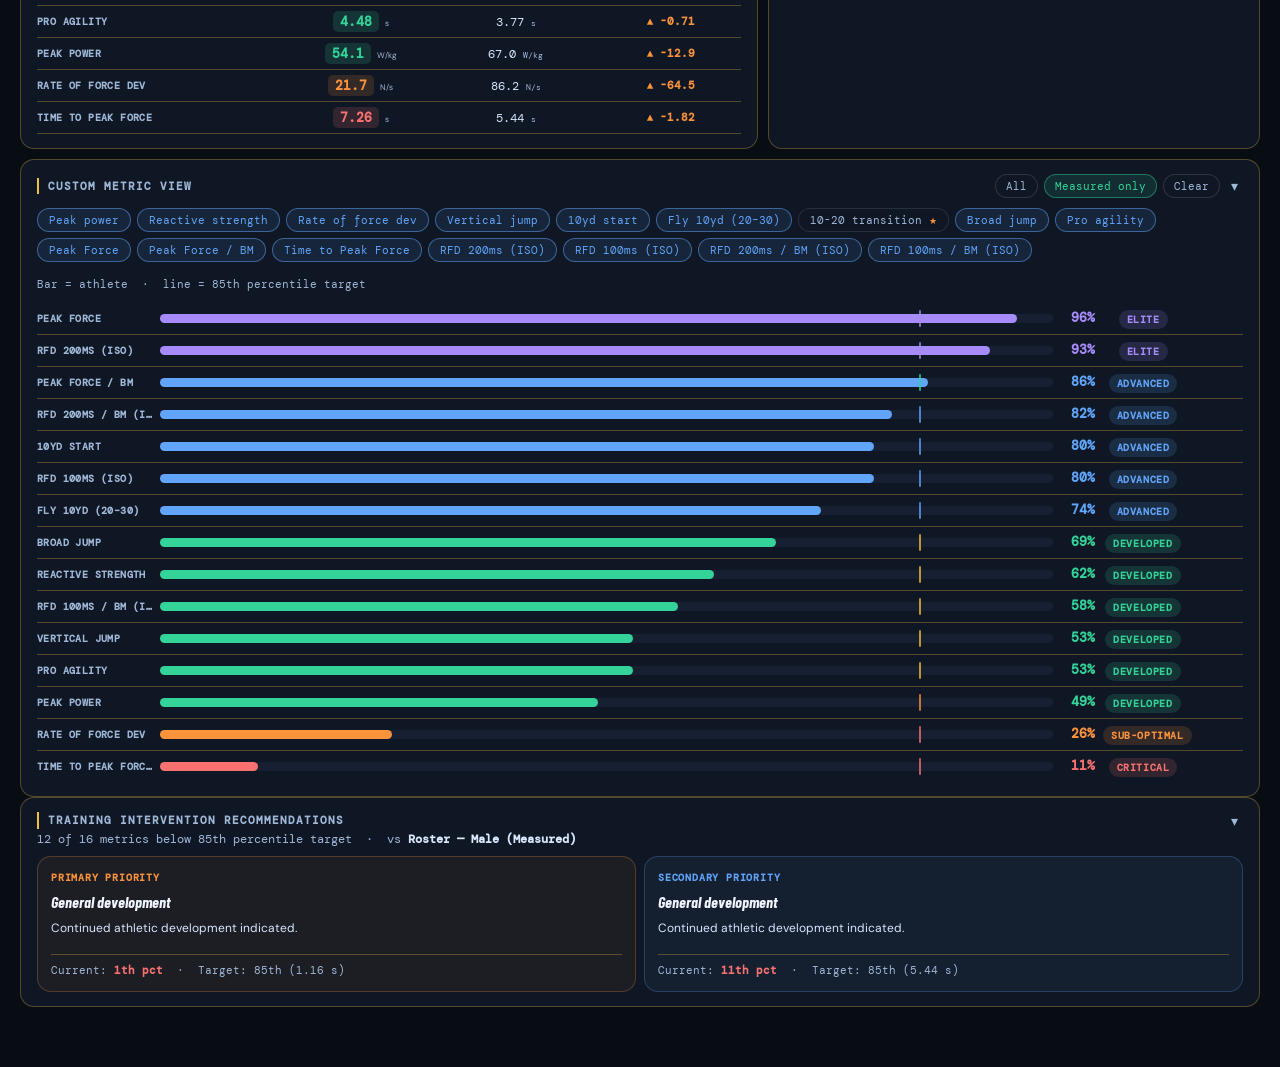
==== commit 284aeab0: "Fix Lily Barstad sprint10 (0.84→1.84); add CMJ FD toggle to add/edit athlete panels Co-Authored-By: " ====
--- a/kinetic_benchmark_old.html
+++ b/kinetic_benchmark_old.html
@@ -1,9 +1,10 @@
-﻿<!DOCTYPE html>
+<!DOCTYPE html>
 <html lang="en">
 <head>
   <meta charset="UTF-8" />
   <meta name="viewport" content="width=device-width, initial-scale=1.0" />
   <title>Kinetic Benchmark — Athletic Performance Profiler</title>
+  <link rel="icon" href="data:image/svg+xml,<svg xmlns='http://www.w3.org/2000/svg' viewBox='0 0 100 100'><text y='.9em' font-size='90'>⚡</text></svg>">
   <link href="https://fonts.googleapis.com/css2?family=Barlow+Condensed:ital,wght@0,400;0,600;0,700;0,800;1,800&family=DM+Mono:wght@400;500&family=DM+Sans:wght@400;500;600&display=swap" rel="stylesheet">
   <style>
     *, *::before, *::after { box-sizing: border-box; margin: 0; padding: 0; }
@@ -15,8 +16,8 @@
       --border:    rgba(240,192,64,0.30);
       --border2:   rgba(240,192,64,0.50);
       --text:      #f0f4ff;
-      --text2:     #b8c8e8;
-      --text3:     #7a90b8;
+      --text2:     #d8e8ff;
+      --text3:     #a0b8d8;
       --gold:      #f0c040;
       --gold-dim:  rgba(240,192,64,0.12);
       --teal:      #2dd4bf;
@@ -38,7 +39,7 @@
       -webkit-font-smoothing: antialiased;
       -moz-osx-font-smoothing: grayscale;
       text-rendering: optimizeLegibility;
-      font-size: 13px;
+      font-size: 14px;
       line-height: 1.5;
     }
 
@@ -77,13 +78,13 @@
       letter-spacing: 0.5px; text-transform: uppercase; line-height: 1;
     }
     .header-title span { color: var(--text3); font-style: normal; font-weight: 600; }
-    .header-sub { font-size: 10px; color: var(--text3); margin-top: 2px; text-transform: uppercase; letter-spacing: 0.09em; font-family: 'DM Mono', monospace; }
+    .header-sub { font-size: 11px; color: var(--text3); margin-top: 2px; text-transform: uppercase; letter-spacing: 0.09em; font-family: 'DM Mono', monospace; }
 
     /* ── Tabs ── */
     .tabs { display: flex; gap: 2px; background: var(--bg2); padding: 3px; border-radius: var(--radius-lg); border: 1px solid var(--border); }
     .tab-btn {
       padding: 6px 18px; border-radius: var(--radius-md); border: none;
-      font-size: 11px; font-weight: 700; letter-spacing: 0.06em; text-transform: uppercase;
+      font-size: 12px; font-weight: 700; letter-spacing: 0.06em; text-transform: uppercase;
       cursor: pointer; background: transparent; color: var(--text3); transition: all 0.15s;
       font-family: 'DM Sans', sans-serif;
     }
@@ -96,18 +97,16 @@
       border-radius: var(--radius-lg); padding: 14px 16px;
     }
     .card-label {
-      font-size: 10px; font-weight: 700; text-transform: uppercase;
+      font-size: 11px; font-weight: 700; text-transform: uppercase;
       letter-spacing: 0.09em; color: var(--text3); margin-bottom: 10px;
       display: flex; align-items: center; gap: 6px;
       font-family: 'DM Mono', monospace;
-    }
-    .card-label::before {
-      content:''; width:5px; height:5px; border-radius:2px;
-      background: var(--gold); opacity:0.7; flex-shrink:0;
-    }
+      padding-left: 9px; border-left: 2px solid var(--gold);
+    }
+    .card-label::before { display: none; }
     .card-chevron {
       background: none; border: none; cursor: pointer; color: var(--text3);
-      font-size: 13px; padding: 2px 5px; border-radius: 4px; line-height: 1;
+      font-size: 14px; padding: 2px 5px; border-radius: 4px; line-height: 1;
       transition: transform 0.2s, color 0.15s; user-select: none; flex-shrink: 0;
     }
     .card-chevron:hover { color: var(--text2); }
@@ -120,20 +119,20 @@
     .select-wrap { position: relative; flex: 1; min-width: 200px; }
     .select-wrap::after {
       content: '▾'; position: absolute; right: 10px; top: 50%;
-      transform: translateY(-50%); font-size: 10px; color: var(--text3); pointer-events: none;
+      transform: translateY(-50%); font-size: 11px; color: var(--text3); pointer-events: none;
     }
     select {
       width: 100%; appearance: none; -webkit-appearance: none;
       background: var(--bg2); border: 1px solid var(--border2);
       border-radius: var(--radius-md); padding: 7px 28px 7px 10px;
-      font-size: 12px; color: var(--text); cursor: pointer; outline: none;
+      font-size: 13px; color: var(--text); cursor: pointer; outline: none;
       transition: border-color 0.15s; font-family: 'DM Sans', sans-serif;
     }
     select:focus { border-color: var(--gold); }
 
     .sex-badge {
       padding: 7px 14px; border-radius: var(--radius-md);
-      font-size: 11px; font-weight: 700; letter-spacing: 0.05em;
+      font-size: 12px; font-weight: 700; letter-spacing: 0.05em;
       border: 1px solid var(--border2); background: var(--bg2);
       color: var(--text2); font-family: 'DM Mono', monospace;
       white-space: nowrap; min-width: 66px; text-align: center;
@@ -146,7 +145,7 @@
     .btn {
       display: flex; align-items: center; gap: 5px; padding: 7px 12px;
       border-radius: var(--radius-md); border: 1px solid var(--border2);
-      background: var(--bg2); color: var(--text2); font-size: 11px;
+      background: var(--bg2); color: var(--text2); font-size: 12px;
       cursor: pointer; transition: all 0.15s; white-space: nowrap;
       font-family: 'DM Sans', sans-serif; font-weight: 600;
     }
@@ -154,27 +153,32 @@
     .btn:active { transform: scale(0.97); }
 
     /* ── Summary stats ── */
-    .summary-grid { display: grid; grid-template-columns: repeat(auto-fit, minmax(160px, 1fr)); gap: 8px; margin-bottom: 12px; }
+    .summary-grid { display: grid; grid-template-columns: repeat(auto-fit, minmax(180px, 1fr)); gap: 10px; margin-bottom: 14px; }
     .stat-card {
-      background: var(--bg2); border: 1px solid var(--border);
-      border-radius: var(--radius-lg); padding: 12px 14px;
+      background: #111b2b; border: 1px solid var(--border);
+      border-radius: var(--radius-lg); padding: 18px 20px;
       position: relative; overflow: hidden;
       display: flex; flex-direction: column; align-items: center;
       justify-content: center; text-align: center;
-    }
+      box-shadow: 0 4px 18px rgba(0,0,0,0.3);
+      transition: border-color 0.15s, box-shadow 0.15s;
+    }
+    .stat-card:hover { border-color: var(--border2); box-shadow: 0 6px 26px rgba(0,0,0,0.45); }
     .stat-card::after {
-      content: ''; position: absolute; top: 0; left: 0; right: 0; height: 2px;
-      background: var(--accent-color, var(--gold));
+      content: ''; position: absolute; top: 0; left: 20%; right: 20%; height: 1px;
+      background: var(--accent-color, var(--gold)); opacity: 0.6;
     }
     .stat-card .slabel {
-      font-size: 9px; color: var(--text3); text-transform: uppercase;
-      letter-spacing: 0.09em; margin-bottom: 4px; font-family: 'DM Mono', monospace; font-weight: 700;
-    }
-    .stat-card .sval { font-size: 26px; font-weight: 800; line-height: 1; font-family: 'Barlow Condensed', sans-serif; }
-    .stat-card .sdesc { font-size: 10px; color: var(--text2); margin-top: 3px; }
+      font-size: 11px; color: var(--text3); font-weight: 500;
+      margin-bottom: 8px; font-family: 'DM Sans', sans-serif;
+    }
+    .stat-card .sval { font-size: 28px; font-weight: 800; line-height: 1; font-family: 'Barlow Condensed', sans-serif; }
+    .stat-card .spct { font-size: 32px; font-weight: 900; font-family: 'Barlow Condensed', sans-serif; font-style: italic; line-height: 1; }
+    .stat-card .sname { font-size: 15px; font-weight: 600; margin-top: 4px; }
+    .stat-card .sdesc { font-size: 11px; color: var(--text3); margin-top: 5px; }
 
     .tier-badge {
-      display: inline-block; font-size: 9px; font-weight: 800;
+      display: inline-block; font-size: 10px; font-weight: 800;
       text-transform: uppercase; letter-spacing: 0.06em; padding: 2px 8px;
       border-radius: 20px; font-family: 'DM Mono', monospace; white-space: nowrap;
     }
@@ -184,14 +188,14 @@
     @media (max-width: 1100px) { .metric-grid { grid-template-columns: repeat(4, 1fr); } }
     @media (max-width: 700px)  { .metric-grid { grid-template-columns: repeat(2, 1fr); } }
     .metric-field label {
-      display: block; font-size: 9px; font-weight: 700; text-transform: uppercase;
+      display: block; font-size: 10px; font-weight: 700; text-transform: uppercase;
       letter-spacing: 0.06em; color: var(--text3); margin-bottom: 3px;
       white-space: nowrap; overflow: hidden; text-overflow: ellipsis;
       font-family: 'DM Mono', monospace;
     }
     .metric-field input {
       width: 100%; background: var(--bg); border: 1px solid var(--border);
-      border-radius: var(--radius-md); padding: 7px 6px; font-size: 13px; font-weight: 700;
+      border-radius: var(--radius-md); padding: 7px 6px; font-size: 14px; font-weight: 700;
       color: var(--text); text-align: center; font-family: 'DM Mono', monospace;
       outline: none; transition: border-color 0.15s; -moz-appearance: textfield;
     }
@@ -203,7 +207,7 @@
 
     /* ── Measured / estimated toggle in edit panel ── */
     .meas-toggle {
-      width: 100%; margin-top: 4px; padding: 3px 6px; font-size: 9px; font-weight: 700;
+      width: 100%; margin-top: 4px; padding: 3px 6px; font-size: 10px; font-weight: 700;
       font-family: 'DM Mono', monospace; text-transform: uppercase; letter-spacing: 0.05em;
       border-radius: var(--radius-md); border: 1px solid; cursor: pointer;
       background: transparent; transition: all 0.15s;
@@ -217,15 +221,15 @@
     /* ── Bar chart ── */
     .bar-row { display: flex; align-items: center; gap: 8px; padding: 5px 0; border-bottom: 1px solid var(--border); }
     .bar-row:last-child { border-bottom: none; }
-    .bar-name { width: 115px; flex-shrink: 0; font-size: 9px; color: var(--text3); font-weight: 700; text-transform: uppercase; letter-spacing: 0.04em; white-space: nowrap; overflow: hidden; text-overflow: ellipsis; font-family: 'DM Mono', monospace; }
+    .bar-name { width: 115px; flex-shrink: 0; font-size: 10px; color: var(--text3); font-weight: 700; text-transform: uppercase; letter-spacing: 0.04em; white-space: nowrap; overflow: hidden; text-overflow: ellipsis; font-family: 'DM Mono', monospace; }
     .bar-track { flex: 1; height: 9px; background: var(--bg3); border-radius: 5px; position: relative; overflow: visible; }
     .bar-fill { height: 100%; border-radius: 5px; transition: width 0.4s cubic-bezier(.4,0,.2,1); }
     .bar-target { position: absolute; top: -4px; width: 2px; height: 17px; border-radius: 1px; opacity: 0.75; }
-    .bar-pct { width: 34px; text-align: right; font-size: 12px; font-weight: 700; font-family: 'DM Mono', monospace; flex-shrink: 0; }
+    .bar-pct { width: 34px; text-align: right; font-size: 13px; font-weight: 700; font-family: 'DM Mono', monospace; flex-shrink: 0; }
     .bar-badge { width: 80px; flex-shrink: 0; text-align: center; }
 
     .legend { display: flex; flex-wrap: wrap; gap: 8px; margin-top: 10px; }
-    .legend-item { display: flex; align-items: center; gap: 4px; font-size: 10px; color: var(--text2); font-family: 'DM Mono', monospace; }
+    .legend-item { display: flex; align-items: center; gap: 4px; font-size: 11px; color: var(--text2); font-family: 'DM Mono', monospace; }
     .legend-dot { width: 8px; height: 8px; border-radius: 2px; flex-shrink: 0; }
 
     /* ── Matrix ── */
@@ -233,20 +237,20 @@
       margin-top: 10px; border-radius: var(--radius-lg); padding: 10px 12px;
       border: 1px solid var(--border); transition: all 0.3s;
     }
-    .matrix-active-zone .maz-title { font-weight: 700; margin-bottom: 3px; font-family: 'Barlow Condensed', sans-serif; font-style: italic; letter-spacing: 0.3px; font-size: 15px; }
-    .matrix-active-zone .maz-desc  { font-size: 11px; color: var(--text2); line-height: 1.55; }
-    .matrix-active-zone .maz-rx    { font-size: 9px; font-weight: 700; text-transform: uppercase; letter-spacing: 0.07em; margin-top: 7px; font-family: 'DM Mono', monospace; }
+    .matrix-active-zone .maz-title { font-weight: 700; margin-bottom: 3px; font-family: 'Barlow Condensed', sans-serif; font-style: italic; letter-spacing: 0.3px; font-size: 16px; }
+    .matrix-active-zone .maz-desc  { font-size: 12px; color: var(--text2); line-height: 1.55; }
+    .matrix-active-zone .maz-rx    { font-size: 10px; font-weight: 700; text-transform: uppercase; letter-spacing: 0.07em; margin-top: 7px; font-family: 'DM Mono', monospace; }
 
     /* ── Coaching ── */
     .coaching-cards { display: flex; gap: 8px; flex-wrap: wrap; margin-top: 8px; }
     .coaching-card { flex: 1; min-width: 200px; border: 1px solid var(--border); border-radius: var(--radius-lg); padding: 13px; }
-    .coaching-card .ctype { font-size: 9px; font-weight: 700; text-transform: uppercase; letter-spacing: 0.08em; margin-bottom: 5px; font-family: 'DM Mono', monospace; }
-    .coaching-card .ctitle { font-size: 15px; font-weight: 700; margin-bottom: 5px; font-family: 'Barlow Condensed', sans-serif; font-style: italic; }
-    .coaching-card .ctext { font-size: 11px; color: var(--text2); line-height: 1.6; }
+    .coaching-card .ctype { font-size: 10px; font-weight: 700; text-transform: uppercase; letter-spacing: 0.08em; margin-bottom: 5px; font-family: 'DM Mono', monospace; }
+    .coaching-card .ctitle { font-size: 16px; font-weight: 700; margin-bottom: 5px; font-family: 'Barlow Condensed', sans-serif; font-style: italic; }
+    .coaching-card .ctext { font-size: 12px; color: var(--text2); line-height: 1.6; }
     .coaching-card .cmethods { margin-top: 8px; display: flex; flex-wrap: wrap; gap: 4px; }
-    .coaching-card .cmethod-tag { font-size: 9px; padding: 2px 8px; border-radius: 20px; border: 1px solid var(--border2); color: var(--text2); font-weight: 600; font-family: 'DM Mono', monospace; }
-    .coaching-card .ctarget { font-size: 10px; color: var(--text3); margin-top: 8px; border-top: 1px solid var(--border); padding-top: 7px; font-family: 'DM Mono', monospace; }
-    .coaching-below { font-size: 11px; color: var(--text3); margin-bottom: 5px; font-family: 'DM Mono', monospace; }
+    .coaching-card .cmethod-tag { font-size: 10px; padding: 2px 8px; border-radius: 20px; border: 1px solid var(--border2); color: var(--text2); font-weight: 600; font-family: 'DM Mono', monospace; }
+    .coaching-card .ctarget { font-size: 11px; color: var(--text3); margin-top: 8px; border-top: 1px solid var(--border); padding-top: 7px; font-family: 'DM Mono', monospace; }
+    .coaching-below { font-size: 12px; color: var(--text3); margin-bottom: 5px; font-family: 'DM Mono', monospace; }
 
     /* ── Comparison panel ── */
     .compare-strip {
@@ -254,34 +258,34 @@
       border-radius: var(--radius-lg); padding: 11px 14px; margin-bottom: 10px;
     }
     .compare-header { display: flex; align-items: center; justify-content: space-between; gap: 8px; flex-wrap: wrap; margin-bottom: 9px; }
-    .compare-title { font-size: 10px; font-weight: 700; text-transform: uppercase; letter-spacing: 0.09em; color: var(--text3); font-family: 'DM Mono', monospace; display: flex; align-items: center; gap: 6px; }
+    .compare-title { font-size: 11px; font-weight: 700; text-transform: uppercase; letter-spacing: 0.09em; color: var(--text3); font-family: 'DM Mono', monospace; display: flex; align-items: center; gap: 6px; }
     .compare-title::before { content:''; width:5px; height:5px; border-radius:2px; background:var(--teal); opacity:0.6; flex-shrink:0; }
     .compare-scroll { display: flex; gap: 6px; flex-wrap: wrap; }
     .athlete-chip {
-      display: flex; align-items: center; gap: 5px; padding: 4px 9px;
+      display: flex; align-items: center; gap: 6px; padding: 7px 13px;
       border-radius: 20px; border: 1px solid var(--border2); background: var(--bg3);
-      font-size: 11px; cursor: pointer; transition: all 0.15s; white-space: nowrap;
+      font-size: 12px; cursor: pointer; transition: all 0.18s; white-space: nowrap;
       font-family: 'DM Sans', sans-serif; font-weight: 500; color: var(--text2);
     }
-    .athlete-chip:hover { border-color: var(--teal); color: var(--teal); }
-    .athlete-chip.active { border-color: var(--teal); color: var(--teal); background: rgba(45,212,191,0.08); font-weight: 700; }
-    .athlete-chip .chip-sex { font-size: 9px; font-family: 'DM Mono', monospace; opacity: 0.7; }
+    .athlete-chip:hover { border-color: var(--teal); color: var(--teal); background: rgba(45,212,191,0.06); }
+    .athlete-chip.active { border-color: var(--teal); color: var(--teal); background: rgba(45,212,191,0.10); font-weight: 700; box-shadow: 0 0 10px rgba(45,212,191,0.2), inset 0 0 8px rgba(45,212,191,0.05); }
+    .athlete-chip .chip-sex { font-size: 10px; font-family: 'DM Mono', monospace; opacity: 0.7; }
 
     /* ── Norms table ── */
     .norms-row { display: flex; align-items: center; gap: 10px; flex-wrap: wrap; padding: 7px 0; border-bottom: 1px solid var(--border); }
     .norms-row:last-child { border-bottom: none; }
-    .norms-name { flex: 1; min-width: 120px; font-size: 12px; }
+    .norms-name { flex: 1; min-width: 120px; font-size: 13px; }
     .norms-field { display: flex; align-items: center; gap: 5px; }
-    .norms-field span { font-size: 9px; text-transform: uppercase; color: var(--text3); font-weight: 700; font-family: 'DM Mono', monospace; }
-    .norms-field input { width: 72px; background: var(--bg); border: 1px solid var(--border); border-radius: var(--radius-md); padding: 4px 7px; font-size: 12px; font-family: 'DM Mono', monospace; color: var(--text); text-align: center; outline: none; }
+    .norms-field span { font-size: 10px; text-transform: uppercase; color: var(--text3); font-weight: 700; font-family: 'DM Mono', monospace; }
+    .norms-field input { width: 72px; background: var(--bg); border: 1px solid var(--border); border-radius: var(--radius-md); padding: 4px 7px; font-size: 13px; font-family: 'DM Mono', monospace; color: var(--text); text-align: center; outline: none; }
     .norms-field input:focus { border-color: var(--gold); }
-    .norms-unit { font-size: 10px; color: var(--text3); width: 34px; text-align: right; font-family: 'DM Mono', monospace; }
+    .norms-unit { font-size: 11px; color: var(--text3); width: 34px; text-align: right; font-family: 'DM Mono', monospace; }
 
     /* ── Estimated data notice ── */
     .est-notice {
       display: flex; align-items: center; gap: 7px; padding: 7px 11px;
       background: rgba(251,146,60,0.07); border: 1px solid rgba(251,146,60,0.2);
-      border-radius: var(--radius-md); font-size: 10px; color: var(--orange);
+      border-radius: var(--radius-md); font-size: 11px; color: var(--orange);
       margin-bottom: 10px; font-family: 'DM Mono', monospace;
     }
 
@@ -300,16 +304,16 @@
     }
     .report-header { display: flex; align-items: flex-start; justify-content: space-between; margin-bottom: 18px; gap: 16px; }
     .report-name { font-family: 'Barlow Condensed', sans-serif; font-size: 28px; font-weight: 800; font-style: italic; text-transform: uppercase; line-height: 1.1; }
-    .report-meta { font-size: 10px; color: var(--text3); margin-top: 4px; font-family: 'DM Mono', monospace; }
+    .report-meta { font-size: 11px; color: var(--text3); margin-top: 4px; font-family: 'DM Mono', monospace; }
     .report-composite { text-align: center; flex-shrink: 0; }
     .report-composite .rc-score { font-family: 'Barlow Condensed', sans-serif; font-size: 44px; font-weight: 800; line-height: 1; }
-    .report-composite .rc-label { font-size: 9px; color: var(--text3); text-transform: uppercase; letter-spacing: 0.1em; font-family: 'DM Mono', monospace; margin-top: 4px; }
-    .report-section-title { font-size: 9px; font-weight: 700; text-transform: uppercase; letter-spacing: 0.1em; color: var(--text3); font-family: 'DM Mono', monospace; margin: 16px 0 8px; border-top: 1px solid var(--border); padding-top: 12px; }
+    .report-composite .rc-label { font-size: 10px; color: var(--text3); text-transform: uppercase; letter-spacing: 0.1em; font-family: 'DM Mono', monospace; margin-top: 4px; }
+    .report-section-title { font-size: 10px; font-weight: 700; text-transform: uppercase; letter-spacing: 0.1em; color: var(--text3); font-family: 'DM Mono', monospace; margin: 16px 0 8px; border-top: 1px solid var(--border); padding-top: 12px; }
     .report-metrics-grid { display: grid; grid-template-columns: repeat(2, 1fr); gap: 5px; }
     .report-metric-row { display: flex; align-items: center; gap: 8px; padding: 7px 10px; background: var(--bg3); border-radius: var(--radius-md); }
-    .report-metric-name { font-size: 9px; font-weight: 700; text-transform: uppercase; letter-spacing: 0.04em; font-family: 'DM Mono', monospace; color: var(--text3); flex: 1; }
-    .report-metric-val { font-size: 13px; font-weight: 700; font-family: 'DM Mono', monospace; }
-    .report-metric-pct { font-size: 11px; font-family: 'DM Mono', monospace; min-width: 30px; text-align: right; }
+    .report-metric-name { font-size: 10px; font-weight: 700; text-transform: uppercase; letter-spacing: 0.04em; font-family: 'DM Mono', monospace; color: var(--text3); flex: 1; }
+    .report-metric-val { font-size: 14px; font-weight: 700; font-family: 'DM Mono', monospace; }
+    .report-metric-pct { font-size: 12px; font-family: 'DM Mono', monospace; min-width: 30px; text-align: right; }
     .report-actions { display: flex; gap: 8px; margin-top: 20px; justify-content: flex-end; }
 
     /* ── Export PDF modal ── */
@@ -325,25 +329,68 @@
       padding: 22px; margin: 0 auto;
     }
     .export-checks { display: grid; grid-template-columns: repeat(auto-fill, minmax(175px, 1fr)); gap: 5px; }
-    .export-check-item { display: flex; align-items: center; gap: 7px; padding: 6px 9px; background: var(--bg3); border-radius: 6px; cursor: pointer; font-size: 11px; font-family: 'DM Mono', monospace; color: var(--text2); user-select: none; transition: background 0.1s; }
+    .export-check-item { display: flex; align-items: center; gap: 7px; padding: 6px 9px; background: var(--bg3); border-radius: 6px; cursor: pointer; font-size: 12px; font-family: 'DM Mono', monospace; color: var(--text2); user-select: none; transition: background 0.1s; }
     .export-check-item:hover { background: rgba(255,255,255,0.05); }
     .export-check-item input[type=checkbox] { cursor: pointer; accent-color: var(--gold); }
-    .export-sec-lbl { font-size: 9px; font-weight: 700; text-transform: uppercase; letter-spacing: 0.1em; color: var(--text3); font-family: 'DM Mono', monospace; margin: 12px 0 6px; grid-column: 1/-1; }
+    .export-sec-lbl { font-size: 10px; font-weight: 700; text-transform: uppercase; letter-spacing: 0.1em; color: var(--text3); font-family: 'DM Mono', monospace; margin: 12px 0 6px; grid-column: 1/-1; }
     #export-print-area { display: none; }
     .print-mode-seg { display: flex; border-radius: 6px; overflow: hidden; border: 1px solid var(--border2); }
-    .print-mode-btn { padding: 5px 14px; font-size: 10px; font-family: 'DM Mono', monospace; cursor: pointer; background: var(--bg3); color: var(--text3); border: none; transition: all 0.15s; white-space: nowrap; }
+    .print-mode-btn { padding: 5px 14px; font-size: 11px; font-family: 'DM Mono', monospace; cursor: pointer; background: var(--bg3); color: var(--text3); border: none; transition: all 0.15s; white-space: nowrap; }
     .print-mode-btn.active { background: rgba(255,255,255,0.1); color: var(--text); }
     .print-mode-btn:hover:not(.active) { color: var(--text2); }
 
     /* ── Flags tab ── */
-    .flag-section-title { font-size: 9px; font-weight: 700; text-transform: uppercase; letter-spacing: 0.1em; font-family: 'DM Mono', monospace; margin: 0 0 10px; }
+    .flag-section-title { font-size: 10px; font-weight: 700; text-transform: uppercase; letter-spacing: 0.1em; font-family: 'DM Mono', monospace; margin: 0 0 10px; }
     .flag-row { display: flex; align-items: center; gap: 10px; padding: 10px 12px; background: var(--bg2); border: 1px solid var(--border); border-radius: var(--radius-md); margin-bottom: 5px; flex-wrap: wrap; }
     .flag-row:hover { border-color: var(--border2); }
-    .flag-name { font-size: 13px; font-weight: 600; min-width: 150px; }
+    .flag-name { font-size: 14px; font-weight: 600; min-width: 150px; }
     .flag-chips { display: flex; gap: 4px; flex-wrap: wrap; flex: 1; }
-    .flag-chip { font-size: 9px; font-weight: 700; padding: 2px 7px; border-radius: 20px; font-family: 'DM Mono', monospace; text-transform: uppercase; letter-spacing: 0.04em; white-space: nowrap; }
-    .flag-load-btn { font-size: 10px; font-family: 'DM Mono', monospace; padding: 4px 10px; border-radius: 6px; border: 1px solid var(--border2); background: var(--bg3); color: var(--text2); cursor: pointer; white-space: nowrap; }
+    .flag-chip { font-size: 10px; font-weight: 700; padding: 2px 7px; border-radius: 20px; font-family: 'DM Mono', monospace; text-transform: uppercase; letter-spacing: 0.04em; white-space: nowrap; }
+    .flag-load-btn { font-size: 11px; font-family: 'DM Mono', monospace; padding: 4px 10px; border-radius: 6px; border: 1px solid var(--border2); background: var(--bg3); color: var(--text2); cursor: pointer; white-space: nowrap; }
     .flag-load-btn:hover { border-color: var(--gold); color: var(--gold); }
+
+    /* ── Tab fade-in animation ── */
+    @keyframes tabFadeIn {
+      from { opacity: 0; transform: translateY(5px); }
+      to   { opacity: 1; transform: translateY(0); }
+    }
+    .tab-fade-in { animation: tabFadeIn 0.14s ease; }
+
+    /* ── Card collapse body transition ── */
+    .card-collapse-body {
+      transition: opacity 0.2s ease, transform 0.2s ease;
+      will-change: opacity, transform;
+    }
+    .card-collapse-body.collapsing {
+      opacity: 0; transform: translateY(-4px); pointer-events: none;
+    }
+
+    /* ── Roster / Leaderboard sticky header ── */
+    .sticky-table-wrap { overflow: auto; max-height: 72vh; }
+    .sticky-table-wrap::-webkit-scrollbar { width: 5px; height: 5px; }
+    .sticky-table-wrap::-webkit-scrollbar-track { background: transparent; }
+    .sticky-table-wrap::-webkit-scrollbar-thumb { background: rgba(240,192,64,0.18); border-radius: 10px; }
+    .sticky-table-wrap::-webkit-scrollbar-thumb:hover { background: rgba(240,192,64,0.35); }
+    .sticky-table-wrap { scrollbar-width: thin; scrollbar-color: rgba(240,192,64,0.18) transparent; }
+    .sticky-table thead th {
+      position: sticky; top: 0; background: var(--bg2); z-index: 3;
+      box-shadow: 0 1px 0 var(--border);
+    }
+
+    /* ── Bar click detail card ── */
+    #bar-tooltip {
+      position: fixed; z-index: 9000; pointer-events: auto;
+      background: var(--bg2); border: 1px solid var(--border2);
+      border-radius: 10px; padding: 12px 16px; font-family: 'DM Mono', monospace;
+      font-size: 12px; color: var(--text); min-width: 220px;
+      box-shadow: 0 8px 28px rgba(0,0,0,0.55);
+      opacity: 0; transform: translateY(4px);
+      transition: opacity 0.15s, transform 0.15s; white-space: nowrap;
+      pointer-events: none;
+    }
+    #bar-tooltip.visible { opacity: 1; transform: translateY(0); pointer-events: auto; }
+    .bar-row.has-tip { cursor: pointer; }
+    .bar-row.has-tip:hover { background: rgba(255,255,255,0.03); border-radius: 4px; }
 
     @media print {
       body > * { display: none !important; }
@@ -406,6 +453,7 @@
   <div id="pane-analytics">
 
     <div class="athlete-bar">
+      <div id="athlete-avatar" style="width:34px;height:34px;border-radius:50%;border:2px solid var(--border2);background:var(--bg3);display:flex;align-items:center;justify-content:center;font-family:'Barlow Condensed',sans-serif;font-weight:800;font-size:13px;letter-spacing:0.04em;flex-shrink:0;transition:all 0.2s;color:var(--text3);">—</div>
       <div class="select-wrap">
         <select id="athlete-select" onchange="onAthleteChange()"></select>
       </div>
@@ -457,27 +505,34 @@
     </div>
 
     <div class="summary-grid">
+      <!-- Composite score -->
       <div class="stat-card" style="--accent-color:var(--gold);">
-        <div class="slabel">Composite index</div>
-        <div style="display:flex;align-items:baseline;gap:10px;justify-content:center;">
-          <span class="sval" id="composite-score">--</span>
-          <span id="composite-tier" class="tier-badge">--</span>
+        <div class="slabel">Composite score</div>
+        <div style="display:flex;align-items:center;gap:14px;justify-content:center;margin:4px 0 6px;">
+          <span class="sval" id="composite-score" style="font-size:52px;">--</span>
+          <div style="text-align:left;">
+            <span id="composite-tier" class="tier-badge" style="font-size:10px;font-weight:600;letter-spacing:.03em;text-transform:none;">--</span>
+            <div style="font-size:10px;color:var(--text3);margin-top:5px;font-family:'DM Sans',sans-serif;">avg percentile</div>
+          </div>
         </div>
       </div>
+      <!-- Top metric -->
       <div class="stat-card" style="--accent-color:var(--green);">
-        <div class="slabel">Top metric</div>
-        <div class="sval" style="font-size:18px;margin-top:3px;" id="top-metric">--</div>
-        <div class="sdesc" id="top-percentile"></div>
-      </div>
+        <div class="slabel">Strongest metric</div>
+        <div class="spct" id="top-percentile" style="color:var(--green);">--</div>
+        <div class="sname" id="top-metric">--</div>
+      </div>
+      <!-- Priority gap -->
       <div class="stat-card" style="--accent-color:var(--red);">
         <div class="slabel">Priority gap</div>
-        <div class="sval" style="font-size:18px;margin-top:3px;" id="low-metric">--</div>
-        <div class="sdesc" id="low-percentile"></div>
-      </div>
+        <div class="spct" id="low-percentile" style="color:var(--red);">--</div>
+        <div class="sname" id="low-metric">--</div>
+      </div>
+      <!-- Readiness zone -->
       <div class="stat-card" style="--accent-color:var(--purple);">
         <div class="slabel">Readiness zone</div>
-        <div class="sval" style="font-size:18px;margin-top:3px;" id="fv-profile-label">--</div>
-        <div class="sdesc" id="fv-profile-desc"></div>
+        <div class="sname" style="font-size:17px;margin-bottom:8px;" id="fv-profile-label">--</div>
+        <div id="fv-profile-desc" style="width:100%;"></div>
       </div>
     </div>
 
@@ -583,6 +638,10 @@
               <button id="new-ath-f" onclick="setNewAthSex('F')" style="font-size:11px;font-family:'DM Mono',monospace;padding:5px 14px;border-radius:8px;border:1px solid var(--border2);background:var(--bg2);color:var(--text3);cursor:pointer;">Female</button>
             </div>
           </div>
+          <div>
+            <div style="font-size:9px;font-weight:700;text-transform:uppercase;letter-spacing:.05em;color:var(--text3);font-family:'DM Mono',monospace;margin-bottom:4px;">CMJ source</div>
+            <button id="new-ath-cmjfd" onclick="toggleNewAthCmjFD()" style="font-size:11px;font-family:'DM Mono',monospace;padding:5px 14px;border-radius:8px;border:1px solid rgba(255,255,255,.13);background:var(--bg2);color:var(--text3);cursor:pointer;transition:all .15s;">~ Standard sensor</button>
+          </div>
           <button class="btn" onclick="submitNewAthlete()" style="align-self:flex-end;">Add athlete</button>
           <button class="btn" onclick="document.getElementById('new-athlete-panel').style.display='none'" style="align-self:flex-end;">Cancel</button>
         </div>
@@ -591,8 +650,8 @@
         Click any row to load athlete into analytics view. ★ = estimated metric. <span style="color:var(--green);font-weight:600;">Green name</span> = core metrics measured (power, CMJ, RSI, broad jump, 0-10, Fly10, 5-10-5). <span style="color:var(--gold);font-weight:600;">†</span> on CMJ = sensor-measured but not Force Deck (amber).
       </div>
       <div id="roster-col-toggles" style="display:flex;flex-wrap:wrap;gap:5px;margin-bottom:12px;"></div>
-      <div style="overflow-x:auto;">
-        <table id="roster-table" style="width:100%;border-collapse:collapse;font-size:12px;"></table>
+      <div class="sticky-table-wrap">
+        <table id="roster-table" class="sticky-table" style="width:100%;border-collapse:collapse;font-size:12px;min-width:600px;"></table>
       </div>
     </div>
   </div>
@@ -619,7 +678,9 @@
           </div>
         </div>
       </div>
-      <div id="leaderboard-content"></div>
+      <div class="sticky-table-wrap" id="leaderboard-scroll">
+        <div id="leaderboard-content"></div>
+      </div>
     </div>
   </div>
 
@@ -685,7 +746,7 @@
 const SUPABASE_KEY = 'eyJhbGciOiJIUzI1NiIsInR5cCI6IkpXVCJ9.eyJpc3MiOiJzdXBhYmFzZSIsInJlZiI6InBvdXJudWFic2RuZG96cG91dWtlIiwicm9sZSI6ImFub24iLCJpYXQiOjE3Nzc3Njg3MTgsImV4cCI6MjA5MzM0NDcxOH0.IfvzHQzetK53iKcCXDVASMka6ZzCeEmUQP9K7Rwpdzw';
 const SUPABASE_HEADERS = { 'apikey': SUPABASE_KEY, 'Authorization': 'Bearer ' + SUPABASE_KEY, 'Content-Type': 'application/json' };
 let ATHLETE_DB = [];
-const ATHLETE_DB_FALLBACK = [{"name":"Aaron Wortel","sex":"M","cmj":13.7,"power":54.1,"rfd":21.7,"rsi":1.62,"rsiMeasured":false,"sprint10":1.57,"sprintFly":1.04,"broad":100.08,"shuttle":4.48,"measured":{"cmj":true,"power":true,"rfd":true,"rsi":true,"sprint10":true,"sprintFly":true,"broad":true,"shuttle":true,"isosqt_pvf":true,"isosqt_pvfbm":true,"isosqt_ttpf":true,"isosqt_rfd200":true,"isosqt_rfd100":true,"isosqt_rfd200bw":true,"isosqt_rfd100bw":true,"sprint1020":false},"isosqt_pvf":4130,"isosqt_pvfbm":45.01,"isosqt_ttpf":7.258,"isosqt_rfd200":4955,"isosqt_rfd100":3530,"isosqt_rfd200bw":53.9996,"isosqt_rfd100bw":38.4699,"sprint1020":0,"cmjFD":true,"rsiFD":false},{"name":"Abby Lisak","sex":"F","cmj":8.4,"power":36.6,"rfd":8.0,"rsi":0.94,"rsiMeasured":false,"sprint10":1.85,"sprintFly":1.24,"broad":64.75,"shuttle":4.85,"measured":{"cmj":true,"power":true,"rfd":true,"rsi":true,"sprint10":true,"sprintFly":true,"broad":true,"shuttle":true,"isosqt_pvf":false,"isosqt_pvfbm":false,"isosqt_ttpf":false,"isosqt_rfd200":false,"isosqt_rfd100":false,"isosqt_rfd200bw":false,"isosqt_rfd100bw":false,"sprint1020":false},"isosqt_pvf":0,"isosqt_pvfbm":0,"isosqt_ttpf":0,"isosqt_rfd200":0,"isosqt_rfd100":0,"isosqt_rfd200bw":0,"isosqt_rfd100bw":0,"sprint1020":0,"cmjFD":true,"rsiFD":false},{"name":"Abigail Burris","sex":"F","cmj":12.2,"power":44.0,"rfd":57.1,"rsi":2.06,"rsiMeasured":true,"sprint10":1.701,"sprintFly":1.27,"broad":84.0,"shuttle":5.04,"measured":{"cmj":true,"power":true,"rfd":true,"rsi":true,"sprint10":true,"sprintFly":true,"broad":true,"shuttle":true,"isosqt_pvf":false,"isosqt_pvfbm":false,"isosqt_ttpf":false,"isosqt_rfd200":false,"isosqt_rfd100":false,"isosqt_rfd200bw":false,"isosqt_rfd100bw":false,"sprint1020":true},"isosqt_pvf":0,"isosqt_pvfbm":0,"isosqt_ttpf":0,"isosqt_rfd200":0,"isosqt_rfd100":0,"isosqt_rfd200bw":0,"isosqt_rfd100bw":0,"sprint1020":1.3,"cmjFD":true,"rsiFD":true},{"name":"Acey Edlund","sex":"M","cmj":14.40321266,"power":0,"rfd":0,"rsi":1.5562301116666666,"rsiMeasured":true,"sprint10":1.68,"sprintFly":0,"sprint1020":1.22,"broad":92.0,"shuttle":5.04,"measured":{"cmj":true,"power":false,"rfd":false,"rsi":true,"sprint10":true,"sprintFly":false,"sprint1020":true,"broad":true,"shuttle":true,"isosqt_pvf":false,"isosqt_pvfbm":false,"isosqt_ttpf":false,"isosqt_rfd200":false,"isosqt_rfd100":false,"isosqt_rfd200bw":false,"isosqt_rfd100bw":false},"isosqt_pvf":0,"isosqt_pvfbm":0,"isosqt_ttpf":0,"isosqt_rfd200":0,"isosqt_rfd100":0,"isosqt_rfd200bw":0,"isosqt_rfd100bw":0,"cmjFD":false,"rsiFD":false},{"name":"Addison Erro","sex":"F","cmj":10.7,"power":43.6,"rfd":37.0,"rsi":1.25,"rsiMeasured":true,"sprint10":1.94,"sprintFly":1.36,"broad":73.95,"shuttle":4.67,"measured":{"cmj":true,"power":true,"rfd":true,"rsi":true,"sprint10":true,"sprintFly":true,"broad":true,"shuttle":true,"isosqt_pvf":true,"isosqt_pvfbm":true,"isosqt_ttpf":true,"isosqt_rfd200":true,"isosqt_rfd100":true,"isosqt_rfd200bw":true,"isosqt_rfd100bw":true,"sprint1020":false},"isosqt_pvf":1186,"isosqt_pvfbm":26.73,"isosqt_ttpf":6.693,"isosqt_rfd200":1710,"isosqt_rfd100":1787,"isosqt_rfd200bw":38.5482,"isosqt_rfd100bw":40.284,"sprint1020":0,"cmjFD":true,"rsiFD":true},{"name":"Addison Raphael","sex":"F","cmj":12.1,"power":46.7,"rfd":2.9,"rsi":2.0,"rsiMeasured":true,"sprint10":1.75,"sprintFly":1.29,"broad":74.63,"shuttle":4.65,"measured":{"cmj":true,"power":true,"rfd":true,"rsi":true,"sprint10":true,"sprintFly":true,"broad":true,"shuttle":true,"isosqt_pvf":true,"isosqt_pvfbm":true,"isosqt_ttpf":true,"isosqt_rfd200":true,"isosqt_rfd100":true,"isosqt_rfd200bw":true,"isosqt_rfd100bw":true,"sprint1020":false},"isosqt_pvf":1769,"isosqt_pvfbm":30.96,"isosqt_ttpf":1.475,"isosqt_rfd200":2972,"isosqt_rfd100":2807,"isosqt_rfd200bw":52.0035,"isosqt_rfd100bw":49.1164,"sprint1020":0,"cmjFD":true,"rsiFD":true},{"name":"Addison Taufa","sex":"F","cmj":13.1,"power":48.7,"rfd":36.6,"rsi":1.25,"rsiMeasured":false,"sprint10":1.9,"sprintFly":1.24,"broad":75.79,"shuttle":4.53,"measured":{"cmj":true,"power":true,"rfd":true,"rsi":true,"sprint10":true,"sprintFly":true,"broad":true,"shuttle":true,"isosqt_pvf":false,"isosqt_pvfbm":false,"isosqt_ttpf":false,"isosqt_rfd200":false,"isosqt_rfd100":false,"isosqt_rfd200bw":false,"isosqt_rfd100bw":false,"sprint1020":false},"isosqt_pvf":0,"isosqt_pvfbm":0,"isosqt_ttpf":0,"isosqt_rfd200":0,"isosqt_rfd100":0,"isosqt_rfd200bw":0,"isosqt_rfd100bw":0,"sprint1020":0,"cmjFD":true,"rsiFD":false},{"name":"Addy Raphael","sex":"M","cmj":0,"power":0,"rfd":0,"rsi":1.027322785,"rsiMeasured":true,"sprint10":0,"sprintFly":0,"sprint1020":0,"broad":0,"shuttle":0,"measured":{"cmj":true,"power":false,"rfd":false,"rsi":true,"sprint10":false,"sprintFly":false,"sprint1020":false,"broad":false,"shuttle":false,"isosqt_pvf":false,"isosqt_pvfbm":false,"isosqt_ttpf":false,"isosqt_rfd200":false,"isosqt_rfd100":false,"isosqt_rfd200bw":false,"isosqt_rfd100bw":false},"isosqt_pvf":0,"isosqt_pvfbm":0,"isosqt_ttpf":0,"isosqt_rfd200":0,"isosqt_rfd100":0,"isosqt_rfd200bw":0,"isosqt_rfd100bw":0,"cmjFD":false,"rsiFD":false},{"name":"Ahnie  Murilo","sex":"M","cmj":6.6498662,"power":0,"rfd":0,"rsi":0.7177781433333333,"rsiMeasured":true,"sprint10":2.3,"sprintFly":0,"sprint1020":1.76,"broad":48.0,"shuttle":0,"measured":{"cmj":true,"power":false,"rfd":false,"rsi":true,"sprint10":true,"sprintFly":false,"sprint1020":true,"broad":true,"shuttle":false,"isosqt_pvf":false,"isosqt_pvfbm":false,"isosqt_ttpf":false,"isosqt_rfd200":false,"isosqt_rfd100":false,"isosqt_rfd200bw":false,"isosqt_rfd100bw":false},"isosqt_pvf":0,"isosqt_pvfbm":0,"isosqt_ttpf":0,"isosqt_rfd200":0,"isosqt_rfd100":0,"isosqt_rfd200bw":0,"isosqt_rfd100bw":0,"cmjFD":false,"rsiFD":false},{"name":"Aiden Abelardo","sex":"M","cmj":0,"power":0,"rfd":0,"rsi":0,"rsiMeasured":false,"sprint10":1.7,"sprintFly":1.26,"sprint1020":1.3,"broad":108.0,"shuttle":4.5,"measured":{"cmj":true,"power":false,"rfd":false,"rsi":false,"sprint10":true,"sprintFly":true,"sprint1020":true,"broad":true,"shuttle":true,"isosqt_pvf":false,"isosqt_pvfbm":false,"isosqt_ttpf":false,"isosqt_rfd200":false,"isosqt_rfd100":false,"isosqt_rfd200bw":false,"isosqt_rfd100bw":false},"isosqt_pvf":0,"isosqt_pvfbm":0,"isosqt_ttpf":0,"isosqt_rfd200":0,"isosqt_rfd100":0,"isosqt_rfd200bw":0,"isosqt_rfd100bw":0,"cmjFD":false,"rsiFD":false},{"name":"Aj Gonzales","sex":"M","cmj":0,"power":0,"rfd":0,"rsi":1.11084248,"rsiMeasured":true,"sprint10":1.82,"sprintFly":1.3,"sprint1020":1.33,"broad":90.0,"shuttle":4.7,"measured":{"cmj":true,"power":false,"rfd":false,"rsi":true,"sprint10":true,"sprintFly":true,"sprint1020":true,"broad":true,"shuttle":true,"isosqt_pvf":false,"isosqt_pvfbm":false,"isosqt_ttpf":false,"isosqt_rfd200":false,"isosqt_rfd100":false,"isosqt_rfd200bw":false,"isosqt_rfd100bw":false},"isosqt_pvf":0,"isosqt_pvfbm":0,"isosqt_ttpf":0,"isosqt_rfd200":0,"isosqt_rfd100":0,"isosqt_rfd200bw":0,"isosqt_rfd100bw":0,"cmjFD":false,"rsiFD":false},{"name":"Alexia Rosas","sex":"F","cmj":9.7,"power":39.3,"rfd":21.2,"rsi":1.48,"rsiMeasured":true,"sprint10":1.92,"sprintFly":1.39,"broad":93.14,"shuttle":4.72,"measured":{"cmj":true,"power":true,"rfd":true,"rsi":true,"sprint10":true,"sprintFly":true,"broad":true,"shuttle":true,"isosqt_pvf":true,"isosqt_pvfbm":true,"isosqt_ttpf":true,"isosqt_rfd200":true,"isosqt_rfd100":true,"isosqt_rfd200bw":true,"isosqt_rfd100bw":true,"sprint1020":false},"isosqt_pvf":2550,"isosqt_pvfbm":39.41,"isosqt_ttpf":5.084,"isosqt_rfd200":1920,"isosqt_rfd100":2157,"isosqt_rfd200bw":29.6708,"isosqt_rfd100bw":33.3333,"sprint1020":0,"cmjFD":true,"rsiFD":true},{"name":"Alexis Hastert","sex":"F","cmj":8.8,"power":43.8,"rfd":111.9,"rsi":0.9824612199999999,"rsiMeasured":true,"sprint10":1.4,"sprintFly":1.38,"broad":76.0,"shuttle":5.17,"measured":{"cmj":true,"power":true,"rfd":true,"rsi":true,"sprint10":true,"sprintFly":true,"broad":true,"shuttle":true,"isosqt_pvf":false,"isosqt_pvfbm":false,"isosqt_ttpf":false,"isosqt_rfd200":false,"isosqt_rfd100":false,"isosqt_rfd200bw":false,"isosqt_rfd100bw":false,"sprint1020":true},"isosqt_pvf":0,"isosqt_pvfbm":0,"isosqt_ttpf":0,"isosqt_rfd200":0,"isosqt_rfd100":0,"isosqt_rfd200bw":0,"isosqt_rfd100bw":0,"sprint1020":1.39,"cmjFD":true,"rsiFD":false},{"name":"Allison Keusch","sex":"F","cmj":10.2,"power":42.3,"rfd":23.6,"rsi":1.33,"rsiMeasured":true,"sprint10":1.79,"sprintFly":1.28,"broad":77.0,"shuttle":5.09,"measured":{"cmj":true,"power":true,"rfd":true,"rsi":true,"sprint10":true,"sprintFly":true,"broad":true,"shuttle":true,"isosqt_pvf":true,"isosqt_pvfbm":true,"isosqt_ttpf":true,"isosqt_rfd200":true,"isosqt_rfd100":true,"isosqt_rfd200bw":true,"isosqt_rfd100bw":true,"sprint1020":false},"isosqt_pvf":2407,"isosqt_pvfbm":31.03,"isosqt_ttpf":1.592,"isosqt_rfd200":3160,"isosqt_rfd100":4540,"isosqt_rfd200bw":40.7479,"isosqt_rfd100bw":58.5429,"sprint1020":0,"cmjFD":true,"rsiFD":true},{"name":"Anthony Tatar","sex":"M","cmj":7.6,"power":33.4,"rfd":11.8,"rsi":1.19,"rsiMeasured":false,"sprint10":1.51,"sprintFly":0.98,"broad":95.13,"shuttle":4.32,"measured":{"cmj":true,"power":true,"rfd":true,"rsi":true,"sprint10":true,"sprintFly":true,"broad":true,"shuttle":true,"isosqt_pvf":false,"isosqt_pvfbm":false,"isosqt_ttpf":false,"isosqt_rfd200":false,"isosqt_rfd100":false,"isosqt_rfd200bw":false,"isosqt_rfd100bw":false,"sprint1020":false},"isosqt_pvf":0,"isosqt_pvfbm":0,"isosqt_ttpf":0,"isosqt_rfd200":0,"isosqt_rfd100":0,"isosqt_rfd200bw":0,"isosqt_rfd100bw":0,"sprint1020":0,"cmjFD":true,"rsiFD":false},{"name":"Ariannah Turrubiartes","sex":"F","cmj":7.0,"power":41.3,"rfd":193.5,"rsi":1.75,"rsiMeasured":true,"sprint10":2.197,"sprintFly":1.23,"broad":76.0,"shuttle":4.94,"measured":{"cmj":true,"power":true,"rfd":true,"rsi":true,"sprint10":true,"sprintFly":true,"broad":true,"shuttle":true,"isosqt_pvf":false,"isosqt_pvfbm":false,"isosqt_ttpf":false,"isosqt_rfd200":false,"isosqt_rfd100":false,"isosqt_rfd200bw":false,"isosqt_rfd100bw":false,"sprint1020":false},"isosqt_pvf":0,"isosqt_pvfbm":0,"isosqt_ttpf":0,"isosqt_rfd200":0,"isosqt_rfd100":0,"isosqt_rfd200bw":0,"isosqt_rfd100bw":0,"sprint1020":0,"cmjFD":true,"rsiFD":true},{"name":"Audrey Pearl","sex":"F","cmj":9.4,"power":39.5,"rfd":12.4,"rsi":1.19,"rsiMeasured":false,"sprint10":1.82,"sprintFly":1.29,"broad":69.01,"shuttle":4.84,"measured":{"cmj":true,"power":true,"rfd":true,"rsi":true,"sprint10":true,"sprintFly":true,"broad":true,"shuttle":true,"isosqt_pvf":false,"isosqt_pvfbm":false,"isosqt_ttpf":false,"isosqt_rfd200":false,"isosqt_rfd100":false,"isosqt_rfd200bw":false,"isosqt_rfd100bw":false,"sprint1020":false},"isosqt_pvf":0,"isosqt_pvfbm":0,"isosqt_ttpf":0,"isosqt_rfd200":0,"isosqt_rfd100":0,"isosqt_rfd200bw":0,"isosqt_rfd100bw":0,"sprint1020":0,"cmjFD":true,"rsiFD":false},{"name":"Brayden Dent","sex":"M","cmj":17.5,"power":64.0,"rfd":49.9,"rsi":3.03,"rsiMeasured":true,"sprint10":1.58,"sprintFly":1.04,"broad":103.0,"shuttle":4.2,"measured":{"cmj":true,"power":true,"rfd":true,"rsi":true,"sprint10":true,"sprintFly":true,"broad":true,"shuttle":true,"isosqt_pvf":false,"isosqt_pvfbm":false,"isosqt_ttpf":false,"isosqt_rfd200":false,"isosqt_rfd100":false,"isosqt_rfd200bw":false,"isosqt_rfd100bw":false,"sprint1020":true},"isosqt_pvf":0,"isosqt_pvfbm":0,"isosqt_ttpf":0,"isosqt_rfd200":0,"isosqt_rfd100":0,"isosqt_rfd200bw":0,"isosqt_rfd100bw":0,"sprint1020":1.17,"cmjFD":true,"rsiFD":true},{"name":"Buck Buckner","sex":"M","cmj":13.7,"power":53.9,"rfd":37.4,"rsi":1.71,"rsiMeasured":false,"sprint10":1.58,"sprintFly":0.96,"broad":97.54,"shuttle":4.37,"measured":{"cmj":true,"power":true,"rfd":true,"rsi":true,"sprint10":true,"sprintFly":true,"broad":true,"shuttle":true,"isosqt_pvf":false,"isosqt_pvfbm":false,"isosqt_ttpf":false,"isosqt_rfd200":false,"isosqt_rfd100":false,"isosqt_rfd200bw":false,"isosqt_rfd100bw":false,"sprint1020":false},"isosqt_pvf":0,"isosqt_pvfbm":0,"isosqt_ttpf":0,"isosqt_rfd200":0,"isosqt_rfd100":0,"isosqt_rfd200bw":0,"isosqt_rfd100bw":0,"sprint1020":0,"cmjFD":true,"rsiFD":false},{"name":"Caden dearth","sex":"M","cmj":0,"power":0,"rfd":0,"rsi":1.3036522483333333,"rsiMeasured":true,"sprint10":0,"sprintFly":1.14,"sprint1020":1.23,"broad":107.0,"shuttle":4.6,"measured":{"cmj":true,"power":false,"rfd":false,"rsi":true,"sprint10":false,"sprintFly":true,"sprint1020":true,"broad":true,"shuttle":true,"isosqt_pvf":false,"isosqt_pvfbm":false,"isosqt_ttpf":false,"isosqt_rfd200":false,"isosqt_rfd100":false,"isosqt_rfd200bw":false,"isosqt_rfd100bw":false},"isosqt_pvf":0,"isosqt_pvfbm":0,"isosqt_ttpf":0,"isosqt_rfd200":0,"isosqt_rfd100":0,"isosqt_rfd200bw":0,"isosqt_rfd100bw":0,"cmjFD":false,"rsiFD":false},{"name":"Caden Morente","sex":"M","cmj":0,"power":0,"rfd":0,"rsi":0,"rsiMeasured":false,"sprint10":0,"sprintFly":0,"sprint1020":1.24,"broad":113.0,"shuttle":4.48,"measured":{"cmj":true,"power":false,"rfd":false,"rsi":false,"sprint10":false,"sprintFly":false,"sprint1020":true,"broad":true,"shuttle":true,"isosqt_pvf":false,"isosqt_pvfbm":false,"isosqt_ttpf":false,"isosqt_rfd200":false,"isosqt_rfd100":false,"isosqt_rfd200bw":false,"isosqt_rfd100bw":false},"isosqt_pvf":0,"isosqt_pvfbm":0,"isosqt_ttpf":0,"isosqt_rfd200":0,"isosqt_rfd100":0,"isosqt_rfd200bw":0,"isosqt_rfd100bw":0,"cmjFD":false,"rsiFD":false},{"name":"Caleb Peters","sex":"M","cmj":0,"power":0,"rfd":0,"rsi":0,"rsiMeasured":false,"sprint10":0,"sprintFly":0,"sprint1020":1.2,"broad":111.0,"shuttle":4.64,"measured":{"cmj":true,"power":false,"rfd":false,"rsi":false,"sprint10":false,"sprintFly":false,"sprint1020":true,"broad":true,"shuttle":true,"isosqt_pvf":false,"isosqt_pvfbm":false,"isosqt_ttpf":false,"isosqt_rfd200":false,"isosqt_rfd100":false,"isosqt_rfd200bw":false,"isosqt_rfd100bw":false},"isosqt_pvf":0,"isosqt_pvfbm":0,"isosqt_ttpf":0,"isosqt_rfd200":0,"isosqt_rfd100":0,"isosqt_rfd200bw":0,"isosqt_rfd100bw":0,"cmjFD":false,"rsiFD":false},{"name":"Callie Angulo","sex":"F","cmj":12.7,"power":50.7,"rfd":46.1,"rsi":1.4466108683333332,"rsiMeasured":true,"sprint10":1.81,"sprintFly":1.3,"broad":95.0,"shuttle":4.85,"measured":{"cmj":true,"power":true,"rfd":true,"rsi":true,"sprint10":true,"sprintFly":true,"broad":true,"shuttle":true,"isosqt_pvf":false,"isosqt_pvfbm":false,"isosqt_ttpf":false,"isosqt_rfd200":false,"isosqt_rfd100":false,"isosqt_rfd200bw":false,"isosqt_rfd100bw":false,"sprint1020":true},"isosqt_pvf":0,"isosqt_pvfbm":0,"isosqt_ttpf":0,"isosqt_rfd200":0,"isosqt_rfd100":0,"isosqt_rfd200bw":0,"isosqt_rfd100bw":0,"sprint1020":1.2,"cmjFD":true,"rsiFD":false},{"name":"Carter Garcia","sex":"M","cmj":13.3,"power":55.4,"rfd":55.4,"rsi":1.91,"rsiMeasured":true,"sprint10":1.64,"sprintFly":1.06,"broad":96.0,"shuttle":4.34,"measured":{"cmj":true,"power":true,"rfd":true,"rsi":true,"sprint10":true,"sprintFly":true,"broad":true,"shuttle":true,"isosqt_pvf":true,"isosqt_pvfbm":true,"isosqt_ttpf":true,"isosqt_rfd200":true,"isosqt_rfd100":true,"isosqt_rfd200bw":true,"isosqt_rfd100bw":true,"sprint1020":true},"isosqt_pvf":3071,"isosqt_pvfbm":44.67,"isosqt_ttpf":5.314,"isosqt_rfd200":3529,"isosqt_rfd100":2730,"isosqt_rfd200bw":51.3309,"isosqt_rfd100bw":39.7091,"sprint1020":1.25,"cmjFD":true,"rsiFD":true},{"name":"Carter Schmidt","sex":"M","cmj":12.0,"power":44.1,"rfd":1.0,"rsi":1.107489358,"rsiMeasured":true,"sprint10":1.71,"sprintFly":1.38,"broad":98.0,"shuttle":4.9,"measured":{"cmj":true,"power":true,"rfd":true,"rsi":true,"sprint10":true,"sprintFly":true,"broad":true,"shuttle":true,"isosqt_pvf":false,"isosqt_pvfbm":false,"isosqt_ttpf":false,"isosqt_rfd200":false,"isosqt_rfd100":false,"isosqt_rfd200bw":false,"isosqt_rfd100bw":false,"sprint1020":true},"isosqt_pvf":0,"isosqt_pvfbm":0,"isosqt_ttpf":0,"isosqt_rfd200":0,"isosqt_rfd100":0,"isosqt_rfd200bw":0,"isosqt_rfd100bw":0,"sprint1020":1.39,"cmjFD":true,"rsiFD":false},{"name":"Catherine Coleman","sex":"M","cmj":14.64679209,"power":0,"rfd":0,"rsi":1.6966706366666664,"rsiMeasured":true,"sprint10":1.88,"sprintFly":0,"sprint1020":1.38,"broad":88.5,"shuttle":5.05,"measured":{"cmj":true,"power":false,"rfd":false,"rsi":true,"sprint10":true,"sprintFly":false,"sprint1020":true,"broad":true,"shuttle":true,"isosqt_pvf":false,"isosqt_pvfbm":false,"isosqt_ttpf":false,"isosqt_rfd200":false,"isosqt_rfd100":false,"isosqt_rfd200bw":false,"isosqt_rfd100bw":false},"isosqt_pvf":0,"isosqt_pvfbm":0,"isosqt_ttpf":0,"isosqt_rfd200":0,"isosqt_rfd100":0,"isosqt_rfd200bw":0,"isosqt_rfd100bw":0,"cmjFD":false,"rsiFD":false},{"name":"Charlottes Shelton","sex":"F","cmj":11.0,"power":48.7,"rfd":77.9,"rsi":1.15,"rsiMeasured":false,"sprint10":1.8,"sprintFly":1.29,"broad":60.35,"shuttle":4.54,"measured":{"cmj":true,"power":true,"rfd":true,"rsi":true,"sprint10":true,"sprintFly":true,"broad":true,"shuttle":true,"isosqt_pvf":false,"isosqt_pvfbm":false,"isosqt_ttpf":false,"isosqt_rfd200":false,"isosqt_rfd100":false,"isosqt_rfd200bw":false,"isosqt_rfd100bw":false,"sprint1020":false},"isosqt_pvf":0,"isosqt_pvfbm":0,"isosqt_ttpf":0,"isosqt_rfd200":0,"isosqt_rfd100":0,"isosqt_rfd200bw":0,"isosqt_rfd100bw":0,"sprint1020":0,"cmjFD":true,"rsiFD":false},{"name":"Chloe Jensen","sex":"F","cmj":10.6,"power":45.3,"rfd":32.9,"rsi":1.14,"rsiMeasured":false,"sprint10":1.79,"sprintFly":1.24,"broad":78.04,"shuttle":4.47,"measured":{"cmj":true,"power":true,"rfd":true,"rsi":true,"sprint10":true,"sprintFly":true,"broad":true,"shuttle":true,"isosqt_pvf":false,"isosqt_pvfbm":false,"isosqt_ttpf":false,"isosqt_rfd200":false,"isosqt_rfd100":false,"isosqt_rfd200bw":false,"isosqt_rfd100bw":false,"sprint1020":false},"isosqt_pvf":0,"isosqt_pvfbm":0,"isosqt_ttpf":0,"isosqt_rfd200":0,"isosqt_rfd100":0,"isosqt_rfd200bw":0,"isosqt_rfd100bw":0,"sprint1020":0,"cmjFD":true,"rsiFD":false},{"name":"Ciera Walters","sex":"F","cmj":9.9,"power":44.8,"rfd":45.7,"rsi":0.9327213200000001,"rsiMeasured":true,"sprint10":1.69,"sprintFly":1.3,"broad":74.0,"shuttle":4.91,"measured":{"cmj":true,"power":true,"rfd":true,"rsi":true,"sprint10":true,"sprintFly":true,"broad":true,"shuttle":true,"isosqt_pvf":false,"isosqt_pvfbm":false,"isosqt_ttpf":false,"isosqt_rfd200":false,"isosqt_rfd100":false,"isosqt_rfd200bw":false,"isosqt_rfd100bw":false,"sprint1020":false},"isosqt_pvf":0,"isosqt_pvfbm":0,"isosqt_ttpf":0,"isosqt_rfd200":0,"isosqt_rfd100":0,"isosqt_rfd200bw":0,"isosqt_rfd100bw":0,"sprint1020":0,"cmjFD":true,"rsiFD":false},{"name":"Cohen Mugford","sex":"M","cmj":14.7,"power":55.7,"rfd":35.0,"rsi":2.39,"rsiMeasured":true,"sprint10":1.63,"sprintFly":1.06,"broad":108.61,"shuttle":4.49,"measured":{"cmj":true,"power":true,"rfd":true,"rsi":true,"sprint10":true,"sprintFly":true,"broad":true,"shuttle":true,"isosqt_pvf":false,"isosqt_pvfbm":false,"isosqt_ttpf":false,"isosqt_rfd200":false,"isosqt_rfd100":false,"isosqt_rfd200bw":false,"isosqt_rfd100bw":false,"sprint1020":false},"isosqt_pvf":0,"isosqt_pvfbm":0,"isosqt_ttpf":0,"isosqt_rfd200":0,"isosqt_rfd100":0,"isosqt_rfd200bw":0,"isosqt_rfd100bw":0,"sprint1020":0,"cmjFD":true,"rsiFD":true},{"name":"Connor Bishop","sex":"M","cmj":0,"power":0,"rfd":0,"rsi":1.1854744416666667,"rsiMeasured":true,"sprint10":0,"sprintFly":1.17,"sprint1020":0,"broad":0,"shuttle":0,"measured":{"cmj":true,"power":false,"rfd":false,"rsi":true,"sprint10":false,"sprintFly":true,"sprint1020":false,"broad":false,"shuttle":false,"isosqt_pvf":false,"isosqt_pvfbm":false,"isosqt_ttpf":false,"isosqt_rfd200":false,"isosqt_rfd100":false,"isosqt_rfd200bw":false,"isosqt_rfd100bw":false},"isosqt_pvf":0,"isosqt_pvfbm":0,"isosqt_ttpf":0,"isosqt_rfd200":0,"isosqt_rfd100":0,"isosqt_rfd200bw":0,"isosqt_rfd100bw":0,"cmjFD":false,"rsiFD":false},{"name":"Eddie Lucero","sex":"M","cmj":0,"power":0,"rfd":0,"rsi":1.556025785,"rsiMeasured":true,"sprint10":1.7,"sprintFly":1.22,"sprint1020":1.29,"broad":90.0,"shuttle":4.44,"measured":{"cmj":true,"power":false,"rfd":false,"rsi":true,"sprint10":true,"sprintFly":true,"sprint1020":true,"broad":true,"shuttle":true,"isosqt_pvf":false,"isosqt_pvfbm":false,"isosqt_ttpf":false,"isosqt_rfd200":false,"isosqt_rfd100":false,"isosqt_rfd200bw":false,"isosqt_rfd100bw":false},"isosqt_pvf":0,"isosqt_pvfbm":0,"isosqt_ttpf":0,"isosqt_rfd200":0,"isosqt_rfd100":0,"isosqt_rfd200bw":0,"isosqt_rfd100bw":0,"cmjFD":false,"rsiFD":false},{"name":"Edward Patolo","sex":"M","cmj":12.3,"power":46.1,"rfd":22.3,"rsi":1.83,"rsiMeasured":true,"sprint10":1.66,"sprintFly":1.27,"broad":93.86,"shuttle":4.22,"measured":{"cmj":true,"power":true,"rfd":true,"rsi":true,"sprint10":true,"sprintFly":true,"broad":true,"shuttle":true,"isosqt_pvf":true,"isosqt_pvfbm":true,"isosqt_ttpf":true,"isosqt_rfd200":true,"isosqt_rfd100":true,"isosqt_rfd200bw":true,"isosqt_rfd100bw":true,"sprint1020":false},"isosqt_pvf":3242,"isosqt_pvfbm":39.59,"isosqt_ttpf":5.674,"isosqt_rfd200":4127,"isosqt_rfd100":3643,"isosqt_rfd200bw":50.3969,"isosqt_rfd100bw":44.4865,"sprint1020":0,"cmjFD":true,"rsiFD":true},{"name":"Elizabeth Burnett","sex":"F","cmj":10.3,"power":41.8,"rfd":20.4,"rsi":1.17,"rsiMeasured":false,"sprint10":1.78,"sprintFly":1.18,"broad":84.35,"shuttle":5.05,"measured":{"cmj":true,"power":true,"rfd":true,"rsi":true,"sprint10":true,"sprintFly":true,"broad":true,"shuttle":true,"isosqt_pvf":false,"isosqt_pvfbm":false,"isosqt_ttpf":false,"isosqt_rfd200":false,"isosqt_rfd100":false,"isosqt_rfd200bw":false,"isosqt_rfd100bw":false,"sprint1020":false},"isosqt_pvf":0,"isosqt_pvfbm":0,"isosqt_ttpf":0,"isosqt_rfd200":0,"isosqt_rfd100":0,"isosqt_rfd200bw":0,"isosqt_rfd100bw":0,"sprint1020":0,"cmjFD":true,"rsiFD":false},{"name":"Ella Chadwick","sex":"F","cmj":13.1,"power":49.7,"rfd":109.2,"rsi":1.6,"rsiMeasured":true,"sprint10":1.28,"sprintFly":1.21,"broad":88.0,"shuttle":4.552,"measured":{"cmj":true,"power":true,"rfd":true,"rsi":true,"sprint10":true,"sprintFly":true,"broad":true,"shuttle":true,"isosqt_pvf":false,"isosqt_pvfbm":false,"isosqt_ttpf":false,"isosqt_rfd200":false,"isosqt_rfd100":false,"isosqt_rfd200bw":false,"isosqt_rfd100bw":false,"sprint1020":true},"isosqt_pvf":0,"isosqt_pvfbm":0,"isosqt_ttpf":0,"isosqt_rfd200":0,"isosqt_rfd100":0,"isosqt_rfd200bw":0,"isosqt_rfd100bw":0,"sprint1020":1.27,"cmjFD":true,"rsiFD":true},{"name":"Ellie Yoder","sex":"M","cmj":8.8,"power":39.9,"rfd":48.2,"rsi":1.24,"rsiMeasured":false,"sprint10":1.62,"sprintFly":1.03,"broad":82.57,"shuttle":4.26,"measured":{"cmj":true,"power":true,"rfd":true,"rsi":true,"sprint10":true,"sprintFly":true,"broad":true,"shuttle":true,"isosqt_pvf":false,"isosqt_pvfbm":false,"isosqt_ttpf":false,"isosqt_rfd200":false,"isosqt_rfd100":false,"isosqt_rfd200bw":false,"isosqt_rfd100bw":false,"sprint1020":false},"isosqt_pvf":0,"isosqt_pvfbm":0,"isosqt_ttpf":0,"isosqt_rfd200":0,"isosqt_rfd100":0,"isosqt_rfd200bw":0,"isosqt_rfd100bw":0,"sprint1020":0,"cmjFD":true,"rsiFD":false},{"name":"Emily Lew","sex":"F","cmj":12.4,"power":48.3,"rfd":11.0,"rsi":1.2,"rsiMeasured":false,"sprint10":1.6,"sprintFly":1.28,"broad":82.72,"shuttle":4.99,"measured":{"cmj":true,"power":true,"rfd":true,"rsi":true,"sprint10":true,"sprintFly":true,"broad":true,"shuttle":true,"isosqt_pvf":false,"isosqt_pvfbm":false,"isosqt_ttpf":false,"isosqt_rfd200":false,"isosqt_rfd100":false,"isosqt_rfd200bw":false,"isosqt_rfd100bw":false,"sprint1020":false},"isosqt_pvf":0,"isosqt_pvfbm":0,"isosqt_ttpf":0,"isosqt_rfd200":0,"isosqt_rfd100":0,"isosqt_rfd200bw":0,"isosqt_rfd100bw":0,"sprint1020":0,"cmjFD":true,"rsiFD":false},{"name":"Emma Royko Emma Royko","sex":"F","cmj":12.5,"power":51.1,"rfd":1.5,"rsi":1.25,"rsiMeasured":false,"sprint10":1.84,"sprintFly":1.27,"broad":86.89,"shuttle":4.9,"measured":{"cmj":true,"power":true,"rfd":true,"rsi":true,"sprint10":true,"sprintFly":true,"broad":true,"shuttle":true,"isosqt_pvf":false,"isosqt_pvfbm":false,"isosqt_ttpf":false,"isosqt_rfd200":false,"isosqt_rfd100":false,"isosqt_rfd200bw":false,"isosqt_rfd100bw":false,"sprint1020":false},"isosqt_pvf":0,"isosqt_pvfbm":0,"isosqt_ttpf":0,"isosqt_rfd200":0,"isosqt_rfd100":0,"isosqt_rfd200bw":0,"isosqt_rfd100bw":0,"sprint1020":0,"cmjFD":true,"rsiFD":false},{"name":"Gabby Nevarez","sex":"M","cmj":15.17253277,"power":0,"rfd":0,"rsi":1.3482094433333334,"rsiMeasured":true,"sprint10":1.69,"sprintFly":1.23,"sprint1020":1.254,"broad":79.0,"shuttle":4.92,"measured":{"cmj":true,"power":false,"rfd":false,"rsi":true,"sprint10":true,"sprintFly":true,"sprint1020":true,"broad":true,"shuttle":true,"isosqt_pvf":false,"isosqt_pvfbm":false,"isosqt_ttpf":false,"isosqt_rfd200":false,"isosqt_rfd100":false,"isosqt_rfd200bw":false,"isosqt_rfd100bw":false},"isosqt_pvf":0,"isosqt_pvfbm":0,"isosqt_ttpf":0,"isosqt_rfd200":0,"isosqt_rfd100":0,"isosqt_rfd200bw":0,"isosqt_rfd100bw":0,"cmjFD":false,"rsiFD":false},{"name":"Gabriela Nevarez","sex":"F","cmj":14.7,"power":54.4,"rfd":27.1,"rsi":1.81,"rsiMeasured":true,"sprint10":1.85,"sprintFly":1.35,"broad":60.03,"shuttle":4.55,"measured":{"cmj":true,"power":true,"rfd":true,"rsi":true,"sprint10":true,"sprintFly":true,"broad":true,"shuttle":true,"isosqt_pvf":false,"isosqt_pvfbm":false,"isosqt_ttpf":false,"isosqt_rfd200":false,"isosqt_rfd100":false,"isosqt_rfd200bw":false,"isosqt_rfd100bw":false,"sprint1020":false},"isosqt_pvf":0,"isosqt_pvfbm":0,"isosqt_ttpf":0,"isosqt_rfd200":0,"isosqt_rfd100":0,"isosqt_rfd200bw":0,"isosqt_rfd100bw":0,"sprint1020":0,"cmjFD":true,"rsiFD":true},{"name":"Hank Brown","sex":"M","cmj":0,"power":0,"rfd":0,"rsi":1.0338272716666665,"rsiMeasured":true,"sprint10":0,"sprintFly":1.3,"sprint1020":1.24,"broad":94.0,"shuttle":0.473,"measured":{"cmj":true,"power":false,"rfd":false,"rsi":true,"sprint10":false,"sprintFly":true,"sprint1020":true,"broad":true,"shuttle":true,"isosqt_pvf":false,"isosqt_pvfbm":false,"isosqt_ttpf":false,"isosqt_rfd200":false,"isosqt_rfd100":false,"isosqt_rfd200bw":false,"isosqt_rfd100bw":false},"isosqt_pvf":0,"isosqt_pvfbm":0,"isosqt_ttpf":0,"isosqt_rfd200":0,"isosqt_rfd100":0,"isosqt_rfd200bw":0,"isosqt_rfd100bw":0,"cmjFD":false,"rsiFD":false},{"name":"Isabella Esparza","sex":"F","cmj":10.4,"power":46.9,"rfd":64.2,"rsi":1.24,"rsiMeasured":false,"sprint10":1.77,"sprintFly":1.33,"broad":82.35,"shuttle":4.72,"measured":{"cmj":true,"power":true,"rfd":true,"rsi":true,"sprint10":true,"sprintFly":true,"broad":true,"shuttle":true,"isosqt_pvf":false,"isosqt_pvfbm":false,"isosqt_ttpf":false,"isosqt_rfd200":false,"isosqt_rfd100":false,"isosqt_rfd200bw":false,"isosqt_rfd100bw":false,"sprint1020":false},"isosqt_pvf":0,"isosqt_pvfbm":0,"isosqt_ttpf":0,"isosqt_rfd200":0,"isosqt_rfd100":0,"isosqt_rfd200bw":0,"isosqt_rfd100bw":0,"sprint1020":0,"cmjFD":true,"rsiFD":false},{"name":"Isabella Velasco","sex":"F","cmj":7.9,"power":34.9,"rfd":19.7,"rsi":1.27,"rsiMeasured":false,"sprint10":1.77,"sprintFly":1.24,"broad":89.71,"shuttle":5.02,"measured":{"cmj":true,"power":true,"rfd":true,"rsi":true,"sprint10":true,"sprintFly":true,"broad":true,"shuttle":true,"isosqt_pvf":false,"isosqt_pvfbm":false,"isosqt_ttpf":false,"isosqt_rfd200":false,"isosqt_rfd100":false,"isosqt_rfd200bw":false,"isosqt_rfd100bw":false,"sprint1020":false},"isosqt_pvf":0,"isosqt_pvfbm":0,"isosqt_ttpf":0,"isosqt_rfd200":0,"isosqt_rfd100":0,"isosqt_rfd200bw":0,"isosqt_rfd100bw":0,"sprint1020":0,"cmjFD":true,"rsiFD":false},{"name":"Jack Dellinger","sex":"M","cmj":15.7,"power":62.2,"rfd":168.6,"rsi":2.27,"rsiMeasured":true,"sprint10":1.51,"sprintFly":1.09,"broad":108.35,"shuttle":4.4,"measured":{"cmj":true,"power":true,"rfd":true,"rsi":true,"sprint10":true,"sprintFly":true,"broad":true,"shuttle":true,"isosqt_pvf":false,"isosqt_pvfbm":false,"isosqt_ttpf":false,"isosqt_rfd200":false,"isosqt_rfd100":false,"isosqt_rfd200bw":false,"isosqt_rfd100bw":false,"sprint1020":false},"isosqt_pvf":0,"isosqt_pvfbm":0,"isosqt_ttpf":0,"isosqt_rfd200":0,"isosqt_rfd100":0,"isosqt_rfd200bw":0,"isosqt_rfd100bw":0,"sprint1020":0,"cmjFD":true,"rsiFD":true},{"name":"Jack Johnson","sex":"M","cmj":13.6,"power":58.3,"rfd":47.5,"rsi":1.6252911333333333,"rsiMeasured":true,"sprint10":1.64,"sprintFly":1.21,"broad":86.26,"shuttle":4.93,"measured":{"cmj":true,"power":true,"rfd":true,"rsi":true,"sprint10":true,"sprintFly":true,"broad":true,"shuttle":true,"isosqt_pvf":false,"isosqt_pvfbm":false,"isosqt_ttpf":false,"isosqt_rfd200":false,"isosqt_rfd100":false,"isosqt_rfd200bw":false,"isosqt_rfd100bw":false,"sprint1020":false},"isosqt_pvf":0,"isosqt_pvfbm":0,"isosqt_ttpf":0,"isosqt_rfd200":0,"isosqt_rfd100":0,"isosqt_rfd200bw":0,"isosqt_rfd100bw":0,"sprint1020":0,"cmjFD":true,"rsiFD":false},{"name":"Jasmine Lee","sex":"M","cmj":11.88736293,"power":0,"rfd":0,"rsi":1.1703213566666666,"rsiMeasured":true,"sprint10":0,"sprintFly":1.31,"sprint1020":1.36,"broad":77.0,"shuttle":0,"measured":{"cmj":true,"power":false,"rfd":false,"rsi":true,"sprint10":false,"sprintFly":true,"sprint1020":true,"broad":true,"shuttle":false,"isosqt_pvf":false,"isosqt_pvfbm":false,"isosqt_ttpf":false,"isosqt_rfd200":false,"isosqt_rfd100":false,"isosqt_rfd200bw":false,"isosqt_rfd100bw":false},"isosqt_pvf":0,"isosqt_pvfbm":0,"isosqt_ttpf":0,"isosqt_rfd200":0,"isosqt_rfd100":0,"isosqt_rfd200bw":0,"isosqt_rfd100bw":0,"cmjFD":false,"rsiFD":false},{"name":"Jordyn Raphael","sex":"M","cmj":0,"power":0,"rfd":0,"rsi":0.8610560466666667,"rsiMeasured":true,"sprint10":0,"sprintFly":0,"sprint1020":0,"broad":0,"shuttle":0,"measured":{"cmj":true,"power":false,"rfd":false,"rsi":true,"sprint10":false,"sprintFly":false,"sprint1020":false,"broad":false,"shuttle":false,"isosqt_pvf":false,"isosqt_pvfbm":false,"isosqt_ttpf":false,"isosqt_rfd200":false,"isosqt_rfd100":false,"isosqt_rfd200bw":false,"isosqt_rfd100bw":false},"isosqt_pvf":0,"isosqt_pvfbm":0,"isosqt_ttpf":0,"isosqt_rfd200":0,"isosqt_rfd100":0,"isosqt_rfd200bw":0,"isosqt_rfd100bw":0,"cmjFD":false,"rsiFD":false},{"name":"Justian Richardson","sex":"M","cmj":25.4,"power":89.4,"rfd":45.7,"rsi":2.86,"rsiMeasured":true,"sprint10":1.35,"sprintFly":1.03,"broad":123.0,"shuttle":4.26,"measured":{"cmj":true,"power":true,"rfd":true,"rsi":true,"sprint10":true,"sprintFly":true,"broad":true,"shuttle":true,"isosqt_pvf":true,"isosqt_pvfbm":true,"isosqt_ttpf":true,"isosqt_rfd200":true,"isosqt_rfd100":true,"isosqt_rfd200bw":true,"isosqt_rfd100bw":true,"sprint1020":true},"isosqt_pvf":3046,"isosqt_pvfbm":39.97,"isosqt_ttpf":6.808,"isosqt_rfd200":2995,"isosqt_rfd100":1980,"isosqt_rfd200bw":39.3045,"isosqt_rfd100bw":25.9843,"sprint1020":1.116,"cmjFD":true,"rsiFD":true},{"name":"Kai Fennel","sex":"M","cmj":11.1,"power":45.2,"rfd":55.8,"rsi":1.36,"rsiMeasured":true,"sprint10":1.78,"sprintFly":1.06,"broad":80.0,"shuttle":5.26,"measured":{"cmj":true,"power":true,"rfd":true,"rsi":true,"sprint10":true,"sprintFly":true,"broad":true,"shuttle":true,"isosqt_pvf":false,"isosqt_pvfbm":false,"isosqt_ttpf":false,"isosqt_rfd200":false,"isosqt_rfd100":false,"isosqt_rfd200bw":false,"isosqt_rfd100bw":false,"sprint1020":false},"isosqt_pvf":0,"isosqt_pvfbm":0,"isosqt_ttpf":0,"isosqt_rfd200":0,"isosqt_rfd100":0,"isosqt_rfd200bw":0,"isosqt_rfd100bw":0,"sprint1020":0,"cmjFD":true,"rsiFD":true},{"name":"Kai Fennell","sex":"M","cmj":14.20353537,"power":0,"rfd":0,"rsi":1.1530390716666667,"rsiMeasured":true,"sprint10":1.781,"sprintFly":0,"sprint1020":1.333,"broad":80.0,"shuttle":5.265,"measured":{"cmj":true,"power":false,"rfd":false,"rsi":true,"sprint10":true,"sprintFly":false,"sprint1020":true,"broad":true,"shuttle":true,"isosqt_pvf":false,"isosqt_pvfbm":false,"isosqt_ttpf":false,"isosqt_rfd200":false,"isosqt_rfd100":false,"isosqt_rfd200bw":false,"isosqt_rfd100bw":false},"isosqt_pvf":0,"isosqt_pvfbm":0,"isosqt_ttpf":0,"isosqt_rfd200":0,"isosqt_rfd100":0,"isosqt_rfd200bw":0,"isosqt_rfd100bw":0,"cmjFD":false,"rsiFD":false},{"name":"Kaimana Coleman","sex":"F","cmj":14.3,"power":55.0,"rfd":36.8,"rsi":2.84,"rsiMeasured":true,"sprint10":2.0,"sprintFly":1.33,"broad":77.57,"shuttle":4.63,"measured":{"cmj":true,"power":true,"rfd":true,"rsi":true,"sprint10":true,"sprintFly":true,"broad":true,"shuttle":true,"isosqt_pvf":true,"isosqt_pvfbm":true,"isosqt_ttpf":true,"isosqt_rfd200":true,"isosqt_rfd100":true,"isosqt_rfd200bw":true,"isosqt_rfd100bw":true,"sprint1020":true},"isosqt_pvf":2134,"isosqt_pvfbm":32.09,"isosqt_ttpf":4.978,"isosqt_rfd200":1715,"isosqt_rfd100":1520,"isosqt_rfd200bw":25.7895,"isosqt_rfd100bw":22.8571,"sprint1020":1.27,"cmjFD":true,"rsiFD":true},{"name":"Kam Labauve","sex":"M","cmj":0,"power":0,"rfd":0,"rsi":1.31741451,"rsiMeasured":true,"sprint10":0,"sprintFly":1.21,"sprint1020":0,"broad":0,"shuttle":4.71,"measured":{"cmj":true,"power":false,"rfd":false,"rsi":true,"sprint10":false,"sprintFly":true,"sprint1020":false,"broad":false,"shuttle":true,"isosqt_pvf":false,"isosqt_pvfbm":false,"isosqt_ttpf":false,"isosqt_rfd200":false,"isosqt_rfd100":false,"isosqt_rfd200bw":false,"isosqt_rfd100bw":false},"isosqt_pvf":0,"isosqt_pvfbm":0,"isosqt_ttpf":0,"isosqt_rfd200":0,"isosqt_rfd100":0,"isosqt_rfd200bw":0,"isosqt_rfd100bw":0,"cmjFD":false,"rsiFD":false},{"name":"Kassidy King","sex":"F","cmj":15.4,"power":58.7,"rfd":62.3,"rsi":1.97,"rsiMeasured":true,"sprint10":1.7,"sprintFly":1.17,"broad":77.76,"shuttle":4.52,"measured":{"cmj":true,"power":true,"rfd":true,"rsi":true,"sprint10":true,"sprintFly":true,"broad":true,"shuttle":true,"isosqt_pvf":true,"isosqt_pvfbm":true,"isosqt_ttpf":true,"isosqt_rfd200":true,"isosqt_rfd100":true,"isosqt_rfd200bw":true,"isosqt_rfd100bw":true,"sprint1020":true},"isosqt_pvf":2382,"isosqt_pvfbm":35.03,"isosqt_ttpf":8.11,"isosqt_rfd200":1645,"isosqt_rfd100":1420,"isosqt_rfd200bw":24.1912,"isosqt_rfd100bw":20.8824,"sprint1020":1.21,"cmjFD":true,"rsiFD":true},{"name":"Katie Hemerick","sex":"F","cmj":8.5,"power":39.8,"rfd":74.2,"rsi":1.1261566266666667,"rsiMeasured":true,"sprint10":1.76,"sprintFly":1.32,"broad":78.5,"shuttle":4.86,"measured":{"cmj":true,"power":true,"rfd":true,"rsi":true,"sprint10":true,"sprintFly":true,"broad":true,"shuttle":true,"isosqt_pvf":false,"isosqt_pvfbm":false,"isosqt_ttpf":false,"isosqt_rfd200":false,"isosqt_rfd100":false,"isosqt_rfd200bw":false,"isosqt_rfd100bw":false,"sprint1020":true},"isosqt_pvf":0,"isosqt_pvfbm":0,"isosqt_ttpf":0,"isosqt_rfd200":0,"isosqt_rfd100":0,"isosqt_rfd200bw":0,"isosqt_rfd100bw":0,"sprint1020":1.41,"cmjFD":true,"rsiFD":false},{"name":"KJ Mendiola","sex":"M","cmj":0,"power":0,"rfd":0,"rsi":1.45064522,"rsiMeasured":true,"sprint10":0,"sprintFly":1.34,"sprint1020":0,"broad":0,"shuttle":0,"measured":{"cmj":true,"power":false,"rfd":false,"rsi":true,"sprint10":false,"sprintFly":true,"sprint1020":false,"broad":false,"shuttle":false,"isosqt_pvf":false,"isosqt_pvfbm":false,"isosqt_ttpf":false,"isosqt_rfd200":false,"isosqt_rfd100":false,"isosqt_rfd200bw":false,"isosqt_rfd100bw":false},"isosqt_pvf":0,"isosqt_pvfbm":0,"isosqt_ttpf":0,"isosqt_rfd200":0,"isosqt_rfd100":0,"isosqt_rfd200bw":0,"isosqt_rfd100bw":0,"cmjFD":false,"rsiFD":false},{"name":"Landon Simantel","sex":"M","cmj":14.0,"power":58.8,"rfd":47.1,"rsi":1.91,"rsiMeasured":true,"sprint10":1.603,"sprintFly":1.06,"broad":91.63,"shuttle":4.42,"measured":{"cmj":true,"power":true,"rfd":true,"rsi":true,"sprint10":true,"sprintFly":true,"broad":true,"shuttle":true,"isosqt_pvf":false,"isosqt_pvfbm":false,"isosqt_ttpf":false,"isosqt_rfd200":false,"isosqt_rfd100":false,"isosqt_rfd200bw":false,"isosqt_rfd100bw":false,"sprint1020":true},"isosqt_pvf":0,"isosqt_pvfbm":0,"isosqt_ttpf":0,"isosqt_rfd200":0,"isosqt_rfd100":0,"isosqt_rfd200bw":0,"isosqt_rfd100bw":0,"sprint1020":1.18,"cmjFD":true,"rsiFD":true},{"name":"Lillian Ford","sex":"M","cmj":14.345268,"power":0,"rfd":0,"rsi":1.4334087916666667,"rsiMeasured":true,"sprint10":1.83,"sprintFly":0,"sprint1020":0,"broad":88.0,"shuttle":0,"measured":{"cmj":true,"power":false,"rfd":false,"rsi":true,"sprint10":true,"sprintFly":false,"sprint1020":false,"broad":true,"shuttle":false,"isosqt_pvf":false,"isosqt_pvfbm":false,"isosqt_ttpf":false,"isosqt_rfd200":false,"isosqt_rfd100":false,"isosqt_rfd200bw":false,"isosqt_rfd100bw":false},"isosqt_pvf":0,"isosqt_pvfbm":0,"isosqt_ttpf":0,"isosqt_rfd200":0,"isosqt_rfd100":0,"isosqt_rfd200bw":0,"isosqt_rfd100bw":0,"cmjFD":false,"rsiFD":false},{"name":"Lily Barstad","sex":"F","cmj":10.7,"power":41.5,"rfd":32.6,"rsi":1.65,"rsiMeasured":true,"sprint10":0.84,"sprintFly":1.3,"broad":81.0,"shuttle":5.11,"measured":{"cmj":true,"power":true,"rfd":true,"rsi":true,"sprint10":true,"sprintFly":true,"broad":true,"shuttle":true,"isosqt_pvf":false,"isosqt_pvfbm":false,"isosqt_ttpf":false,"isosqt_rfd200":false,"isosqt_rfd100":false,"isosqt_rfd200bw":false,"isosqt_rfd100bw":false,"sprint1020":true},"isosqt_pvf":0,"isosqt_pvfbm":0,"isosqt_ttpf":0,"isosqt_rfd200":0,"isosqt_rfd100":0,"isosqt_rfd200bw":0,"isosqt_rfd100bw":0,"sprint1020":1.35,"cmjFD":true,"rsiFD":true},{"name":"Lola Carson","sex":"F","cmj":14.4,"power":52.2,"rfd":39.0,"rsi":2.24,"rsiMeasured":true,"sprint10":1.66,"sprintFly":1.2,"broad":67.75,"shuttle":4.52,"measured":{"cmj":true,"power":true,"rfd":true,"rsi":true,"sprint10":true,"sprintFly":true,"broad":true,"shuttle":true,"isosqt_pvf":true,"isosqt_pvfbm":true,"isosqt_ttpf":true,"isosqt_rfd200":true,"isosqt_rfd100":true,"isosqt_rfd200bw":true,"isosqt_rfd100bw":true,"sprint1020":false},"isosqt_pvf":2218,"isosqt_pvfbm":41.07,"isosqt_ttpf":7.926,"isosqt_rfd200":2610,"isosqt_rfd100":2070,"isosqt_rfd200bw":48.3333,"isosqt_rfd100bw":38.3333,"sprint1020":0,"cmjFD":true,"rsiFD":true},{"name":"Lola Coker","sex":"F","cmj":9.0,"power":42.9,"rfd":61.2,"rsi":1.24,"rsiMeasured":false,"sprint10":1.83,"sprintFly":1.3,"broad":58.1,"shuttle":4.67,"measured":{"cmj":true,"power":true,"rfd":true,"rsi":true,"sprint10":true,"sprintFly":true,"broad":true,"shuttle":true,"isosqt_pvf":false,"isosqt_pvfbm":false,"isosqt_ttpf":false,"isosqt_rfd200":false,"isosqt_rfd100":false,"isosqt_rfd200bw":false,"isosqt_rfd100bw":false,"sprint1020":true},"isosqt_pvf":0,"isosqt_pvfbm":0,"isosqt_ttpf":0,"isosqt_rfd200":0,"isosqt_rfd100":0,"isosqt_rfd200bw":0,"isosqt_rfd100bw":0,"sprint1020":1.37,"cmjFD":true,"rsiFD":false},{"name":"Lucas Black","sex":"M","cmj":0,"power":0,"rfd":0,"rsi":1.3789838966666668,"rsiMeasured":true,"sprint10":1.72,"sprintFly":1.23,"sprint1020":0,"broad":88.0,"shuttle":4.84,"measured":{"cmj":true,"power":false,"rfd":false,"rsi":true,"sprint10":true,"sprintFly":true,"sprint1020":false,"broad":true,"shuttle":true,"isosqt_pvf":false,"isosqt_pvfbm":false,"isosqt_ttpf":false,"isosqt_rfd200":false,"isosqt_rfd100":false,"isosqt_rfd200bw":false,"isosqt_rfd100bw":false},"isosqt_pvf":0,"isosqt_pvfbm":0,"isosqt_ttpf":0,"isosqt_rfd200":0,"isosqt_rfd100":0,"isosqt_rfd200bw":0,"isosqt_rfd100bw":0,"cmjFD":false,"rsiFD":false},{"name":"Maddie Waldron","sex":"F","cmj":12.2,"power":47.8,"rfd":11.8,"rsi":1.83,"rsiMeasured":true,"sprint10":1.774,"sprintFly":1.37,"broad":85.5,"shuttle":4.83,"measured":{"cmj":true,"power":true,"rfd":true,"rsi":true,"sprint10":true,"sprintFly":true,"broad":true,"shuttle":true,"isosqt_pvf":true,"isosqt_pvfbm":true,"isosqt_ttpf":true,"isosqt_rfd200":true,"isosqt_rfd100":true,"isosqt_rfd200bw":true,"isosqt_rfd100bw":true,"sprint1020":true},"isosqt_pvf":2196,"isosqt_pvfbm":37.2,"isosqt_ttpf":5.878,"isosqt_rfd200":2645,"isosqt_rfd100":2900,"isosqt_rfd200bw":44.8077,"isosqt_rfd100bw":49.1276,"sprint1020":1.33,"cmjFD":true,"rsiFD":true},{"name":"Maizie Smith","sex":"M","cmj":9.93423732,"power":0,"rfd":0,"rsi":1.1464099916666666,"rsiMeasured":true,"sprint10":1.9,"sprintFly":1.36,"sprint1020":0,"broad":73.0,"shuttle":5.05,"measured":{"cmj":true,"power":false,"rfd":false,"rsi":true,"sprint10":true,"sprintFly":true,"sprint1020":false,"broad":true,"shuttle":true,"isosqt_pvf":false,"isosqt_pvfbm":false,"isosqt_ttpf":false,"isosqt_rfd200":false,"isosqt_rfd100":false,"isosqt_rfd200bw":false,"isosqt_rfd100bw":false},"isosqt_pvf":0,"isosqt_pvfbm":0,"isosqt_ttpf":0,"isosqt_rfd200":0,"isosqt_rfd100":0,"isosqt_rfd200bw":0,"isosqt_rfd100bw":0,"cmjFD":false,"rsiFD":false},{"name":"Malia Jones","sex":"F","cmj":14.1,"power":52.5,"rfd":38.3,"rsi":1.79,"rsiMeasured":true,"sprint10":1.48,"sprintFly":1.14,"broad":85.0,"shuttle":4.6,"measured":{"cmj":true,"power":true,"rfd":true,"rsi":true,"sprint10":true,"sprintFly":true,"broad":true,"shuttle":true,"isosqt_pvf":false,"isosqt_pvfbm":false,"isosqt_ttpf":false,"isosqt_rfd200":false,"isosqt_rfd100":false,"isosqt_rfd200bw":false,"isosqt_rfd100bw":false,"sprint1020":true},"isosqt_pvf":0,"isosqt_pvfbm":0,"isosqt_ttpf":0,"isosqt_rfd200":0,"isosqt_rfd100":0,"isosqt_rfd200bw":0,"isosqt_rfd100bw":0,"sprint1020":1.18,"cmjFD":true,"rsiFD":true},{"name":"Malia Lyons","sex":"F","cmj":10.7,"power":46.4,"rfd":35.7,"rsi":1.23,"rsiMeasured":true,"sprint10":1.35,"sprintFly":1.33,"broad":82.0,"shuttle":4.81,"measured":{"cmj":true,"power":true,"rfd":true,"rsi":true,"sprint10":true,"sprintFly":true,"broad":true,"shuttle":true,"isosqt_pvf":false,"isosqt_pvfbm":false,"isosqt_ttpf":false,"isosqt_rfd200":false,"isosqt_rfd100":false,"isosqt_rfd200bw":false,"isosqt_rfd100bw":false,"sprint1020":true},"isosqt_pvf":0,"isosqt_pvfbm":0,"isosqt_ttpf":0,"isosqt_rfd200":0,"isosqt_rfd100":0,"isosqt_rfd200bw":0,"isosqt_rfd100bw":0,"sprint1020":1.32,"cmjFD":true,"rsiFD":true},{"name":"Marissa Chapman","sex":"F","cmj":6.1,"power":30.5,"rfd":13.9,"rsi":1.1,"rsiMeasured":true,"sprint10":2.12,"sprintFly":1.7,"broad":70.7,"shuttle":4.66,"measured":{"cmj":true,"power":true,"rfd":true,"rsi":true,"sprint10":true,"sprintFly":true,"broad":true,"shuttle":true,"isosqt_pvf":true,"isosqt_pvfbm":true,"isosqt_ttpf":true,"isosqt_rfd200":true,"isosqt_rfd100":true,"isosqt_rfd200bw":true,"isosqt_rfd100bw":true,"sprint1020":false},"isosqt_pvf":1746,"isosqt_pvfbm":25.57,"isosqt_ttpf":11.31,"isosqt_rfd200":1512,"isosqt_rfd100":1922,"isosqt_rfd200bw":22.1441,"isosqt_rfd100bw":28.1488,"sprint1020":0,"cmjFD":true,"rsiFD":true},{"name":"Maximus Marchi","sex":"M","cmj":11.45543357,"power":0,"rfd":0,"rsi":1.3713687733333335,"rsiMeasured":true,"sprint10":1.81,"sprintFly":1.26,"sprint1020":1.29,"broad":78.0,"shuttle":4.97,"measured":{"cmj":true,"power":false,"rfd":false,"rsi":true,"sprint10":true,"sprintFly":true,"sprint1020":true,"broad":true,"shuttle":true,"isosqt_pvf":false,"isosqt_pvfbm":false,"isosqt_ttpf":false,"isosqt_rfd200":false,"isosqt_rfd100":false,"isosqt_rfd200bw":false,"isosqt_rfd100bw":false},"isosqt_pvf":0,"isosqt_pvfbm":0,"isosqt_ttpf":0,"isosqt_rfd200":0,"isosqt_rfd100":0,"isosqt_rfd200bw":0,"isosqt_rfd100bw":0,"cmjFD":false,"rsiFD":false},{"name":"Mckayla Zuber","sex":"M","cmj":0,"power":0,"rfd":0,"rsi":0.782006585,"rsiMeasured":true,"sprint10":1.77,"sprintFly":2.741,"sprint1020":1.33,"broad":0,"shuttle":0,"measured":{"cmj":true,"power":false,"rfd":false,"rsi":true,"sprint10":true,"sprintFly":true,"sprint1020":true,"broad":false,"shuttle":false,"isosqt_pvf":false,"isosqt_pvfbm":false,"isosqt_ttpf":false,"isosqt_rfd200":false,"isosqt_rfd100":false,"isosqt_rfd200bw":false,"isosqt_rfd100bw":false},"isosqt_pvf":0,"isosqt_pvfbm":0,"isosqt_ttpf":0,"isosqt_rfd200":0,"isosqt_rfd100":0,"isosqt_rfd200bw":0,"isosqt_rfd100bw":0,"cmjFD":false,"rsiFD":false},{"name":"Mia Reynoso","sex":"F","cmj":9.4,"power":48.9,"rfd":152.9,"rsi":2.01,"rsiMeasured":true,"sprint10":1.77,"sprintFly":1.26,"broad":71.48,"shuttle":4.76,"measured":{"cmj":true,"power":true,"rfd":true,"rsi":true,"sprint10":true,"sprintFly":true,"broad":true,"shuttle":true,"isosqt_pvf":false,"isosqt_pvfbm":false,"isosqt_ttpf":false,"isosqt_rfd200":false,"isosqt_rfd100":false,"isosqt_rfd200bw":false,"isosqt_rfd100bw":false,"sprint1020":false},"isosqt_pvf":0,"isosqt_pvfbm":0,"isosqt_ttpf":0,"isosqt_rfd200":0,"isosqt_rfd100":0,"isosqt_rfd200bw":0,"isosqt_rfd100bw":0,"sprint1020":0,"cmjFD":true,"rsiFD":true},{"name":"Miles Stroika","sex":"M","cmj":17.17763894,"power":0,"rfd":0,"rsi":1.165359695,"rsiMeasured":true,"sprint10":1.72,"sprintFly":0,"sprint1020":1.28,"broad":91.5,"shuttle":4.7,"measured":{"cmj":true,"power":false,"rfd":false,"rsi":true,"sprint10":true,"sprintFly":false,"sprint1020":true,"broad":true,"shuttle":true,"isosqt_pvf":false,"isosqt_pvfbm":false,"isosqt_ttpf":false,"isosqt_rfd200":false,"isosqt_rfd100":false,"isosqt_rfd200bw":false,"isosqt_rfd100bw":false},"isosqt_pvf":0,"isosqt_pvfbm":0,"isosqt_ttpf":0,"isosqt_rfd200":0,"isosqt_rfd100":0,"isosqt_rfd200bw":0,"isosqt_rfd100bw":0,"cmjFD":false,"rsiFD":false},{"name":"Mimi Botticelli","sex":"F","cmj":6.6,"power":32.4,"rfd":45.6,"rsi":1.25,"rsiMeasured":true,"sprint10":1.83,"sprintFly":1.44,"broad":72.69,"shuttle":4.87,"measured":{"cmj":true,"power":true,"rfd":true,"rsi":true,"sprint10":true,"sprintFly":true,"broad":true,"shuttle":true,"isosqt_pvf":true,"isosqt_pvfbm":true,"isosqt_ttpf":true,"isosqt_rfd200":true,"isosqt_rfd100":true,"isosqt_rfd200bw":true,"isosqt_rfd100bw":true,"sprint1020":false},"isosqt_pvf":2086,"isosqt_pvfbm":28.77,"isosqt_ttpf":4.015,"isosqt_rfd200":1083,"isosqt_rfd100":800,"isosqt_rfd200bw":14.9379,"isosqt_rfd100bw":11.0345,"sprint1020":0,"cmjFD":true,"rsiFD":true},{"name":"Mya Gonzalez","sex":"M","cmj":0,"power":0,"rfd":0,"rsi":1.6162357433333332,"rsiMeasured":true,"sprint10":1.78,"sprintFly":0,"sprint1020":1.3,"broad":0,"shuttle":0,"measured":{"cmj":true,"power":false,"rfd":false,"rsi":true,"sprint10":true,"sprintFly":false,"sprint1020":true,"broad":false,"shuttle":false,"isosqt_pvf":false,"isosqt_pvfbm":false,"isosqt_ttpf":false,"isosqt_rfd200":false,"isosqt_rfd100":false,"isosqt_rfd200bw":false,"isosqt_rfd100bw":false},"isosqt_pvf":0,"isosqt_pvfbm":0,"isosqt_ttpf":0,"isosqt_rfd200":0,"isosqt_rfd100":0,"isosqt_rfd200bw":0,"isosqt_rfd100bw":0,"cmjFD":false,"rsiFD":false},{"name":"Nicolas Countreman","sex":"M","cmj":10.7,"power":47.5,"rfd":30.4,"rsi":1.33,"rsiMeasured":true,"sprint10":1.78,"sprintFly":1.21,"broad":96.0,"shuttle":5.02,"measured":{"cmj":true,"power":true,"rfd":true,"rsi":true,"sprint10":true,"sprintFly":true,"broad":true,"shuttle":true,"isosqt_pvf":false,"isosqt_pvfbm":false,"isosqt_ttpf":false,"isosqt_rfd200":false,"isosqt_rfd100":false,"isosqt_rfd200bw":false,"isosqt_rfd100bw":false,"sprint1020":true},"isosqt_pvf":0,"isosqt_pvfbm":0,"isosqt_ttpf":0,"isosqt_rfd200":0,"isosqt_rfd100":0,"isosqt_rfd200bw":0,"isosqt_rfd100bw":0,"sprint1020":1.36,"cmjFD":true,"rsiFD":true},{"name":"Peter Graves","sex":"M","cmj":0,"power":0,"rfd":0,"rsi":0,"rsiMeasured":false,"sprint10":0,"sprintFly":1.21,"sprint1020":0,"broad":0,"shuttle":4.73,"measured":{"cmj":true,"power":false,"rfd":false,"rsi":false,"sprint10":false,"sprintFly":true,"sprint1020":false,"broad":false,"shuttle":true,"isosqt_pvf":false,"isosqt_pvfbm":false,"isosqt_ttpf":false,"isosqt_rfd200":false,"isosqt_rfd100":false,"isosqt_rfd200bw":false,"isosqt_rfd100bw":false},"isosqt_pvf":0,"isosqt_pvfbm":0,"isosqt_ttpf":0,"isosqt_rfd200":0,"isosqt_rfd100":0,"isosqt_rfd200bw":0,"isosqt_rfd100bw":0,"cmjFD":false,"rsiFD":false},{"name":"Peyton Cantu","sex":"M","cmj":14.30319979,"power":0,"rfd":0,"rsi":1.2227774516666667,"rsiMeasured":true,"sprint10":1.61,"sprintFly":1.3,"sprint1020":1.36,"broad":81.0,"shuttle":4.74,"measured":{"cmj":true,"power":false,"rfd":false,"rsi":true,"sprint10":true,"sprintFly":true,"sprint1020":true,"broad":true,"shuttle":true,"isosqt_pvf":false,"isosqt_pvfbm":false,"isosqt_ttpf":false,"isosqt_rfd200":false,"isosqt_rfd100":false,"isosqt_rfd200bw":false,"isosqt_rfd100bw":false},"isosqt_pvf":0,"isosqt_pvfbm":0,"isosqt_ttpf":0,"isosqt_rfd200":0,"isosqt_rfd100":0,"isosqt_rfd200bw":0,"isosqt_rfd100bw":0,"cmjFD":false,"rsiFD":false},{"name":"Riley McGee","sex":"F","cmj":11.6,"power":46.0,"rfd":22.4,"rsi":2.0,"rsiMeasured":true,"sprint10":1.78,"sprintFly":1.23,"broad":77.81,"shuttle":4.6,"measured":{"cmj":true,"power":true,"rfd":true,"rsi":true,"sprint10":true,"sprintFly":true,"broad":true,"shuttle":true,"isosqt_pvf":true,"isosqt_pvfbm":true,"isosqt_ttpf":true,"isosqt_rfd200":true,"isosqt_rfd100":true,"isosqt_rfd200bw":true,"isosqt_rfd100bw":true,"sprint1020":true},"isosqt_pvf":2728,"isosqt_pvfbm":43.58,"isosqt_ttpf":7.71,"isosqt_rfd200":2300,"isosqt_rfd100":2250,"isosqt_rfd200bw":36.7471,"isosqt_rfd100bw":35.9482,"sprint1020":1.31,"cmjFD":true,"rsiFD":true},{"name":"Robert Ghazaryan","sex":"M","cmj":14.07814152,"power":0,"rfd":0,"rsi":0,"rsiMeasured":false,"sprint10":1.7,"sprintFly":0,"sprint1020":0,"broad":0,"shuttle":0,"measured":{"cmj":true,"power":false,"rfd":false,"rsi":false,"sprint10":true,"sprintFly":false,"sprint1020":false,"broad":false,"shuttle":false,"isosqt_pvf":false,"isosqt_pvfbm":false,"isosqt_ttpf":false,"isosqt_rfd200":false,"isosqt_rfd100":false,"isosqt_rfd200bw":false,"isosqt_rfd100bw":false},"isosqt_pvf":0,"isosqt_pvfbm":0,"isosqt_ttpf":0,"isosqt_rfd200":0,"isosqt_rfd100":0,"isosqt_rfd200bw":0,"isosqt_rfd100bw":0,"cmjFD":false,"rsiFD":false},{"name":"Rowan Nishimoto","sex":"M","cmj":15.5,"power":68.1,"rfd":129.4,"rsi":1.979208146666667,"rsiMeasured":true,"sprint10":1.564,"sprintFly":1.1,"broad":101.0,"shuttle":4.34,"measured":{"cmj":true,"power":true,"rfd":true,"rsi":true,"sprint10":true,"sprintFly":true,"broad":true,"shuttle":true,"isosqt_pvf":false,"isosqt_pvfbm":false,"isosqt_ttpf":false,"isosqt_rfd200":false,"isosqt_rfd100":false,"isosqt_rfd200bw":false,"isosqt_rfd100bw":false,"sprint1020":true},"isosqt_pvf":0,"isosqt_pvfbm":0,"isosqt_ttpf":0,"isosqt_rfd200":0,"isosqt_rfd100":0,"isosqt_rfd200bw":0,"isosqt_rfd100bw":0,"sprint1020":1.2,"cmjFD":true,"rsiFD":false},{"name":"Ryan Chenoweth","sex":"M","cmj":15.22127983,"power":0,"rfd":0,"rsi":1.1876013933333334,"rsiMeasured":true,"sprint10":1.56,"sprintFly":1.14,"sprint1020":1.16,"broad":92.0,"shuttle":4.62,"measured":{"cmj":true,"power":false,"rfd":false,"rsi":true,"sprint10":true,"sprintFly":true,"sprint1020":true,"broad":true,"shuttle":true,"isosqt_pvf":false,"isosqt_pvfbm":false,"isosqt_ttpf":false,"isosqt_rfd200":false,"isosqt_rfd100":false,"isosqt_rfd200bw":false,"isosqt_rfd100bw":false},"isosqt_pvf":0,"isosqt_pvfbm":0,"isosqt_ttpf":0,"isosqt_rfd200":0,"isosqt_rfd100":0,"isosqt_rfd200bw":0,"isosqt_rfd100bw":0,"cmjFD":false,"rsiFD":false},{"name":"Sam McCoy","sex":"M","cmj":16.8,"power":60.1,"rfd":36.5,"rsi":2.06,"rsiMeasured":true,"sprint10":1.58,"sprintFly":1.019,"broad":102.0,"shuttle":3.7,"measured":{"cmj":true,"power":true,"rfd":true,"rsi":true,"sprint10":true,"sprintFly":true,"broad":true,"shuttle":true,"isosqt_pvf":false,"isosqt_pvfbm":false,"isosqt_ttpf":false,"isosqt_rfd200":false,"isosqt_rfd100":false,"isosqt_rfd200bw":false,"isosqt_rfd100bw":false,"sprint1020":true},"isosqt_pvf":0,"isosqt_pvfbm":0,"isosqt_ttpf":0,"isosqt_rfd200":0,"isosqt_rfd100":0,"isosqt_rfd200bw":0,"isosqt_rfd100bw":0,"sprint1020":1.16,"cmjFD":true,"rsiFD":true},{"name":"Sam Shelton","sex":"M","cmj":11.2,"power":51.1,"rfd":41.2,"rsi":1.3,"rsiMeasured":false,"sprint10":1.51,"sprintFly":1.06,"broad":110.45,"shuttle":3.92,"measured":{"cmj":true,"power":true,"rfd":true,"rsi":true,"sprint10":true,"sprintFly":true,"broad":true,"shuttle":true,"isosqt_pvf":false,"isosqt_pvfbm":false,"isosqt_ttpf":false,"isosqt_rfd200":false,"isosqt_rfd100":false,"isosqt_rfd200bw":false,"isosqt_rfd100bw":false,"sprint1020":false},"isosqt_pvf":0,"isosqt_pvfbm":0,"isosqt_ttpf":0,"isosqt_rfd200":0,"isosqt_rfd100":0,"isosqt_rfd200bw":0,"isosqt_rfd100bw":0,"sprint1020":0,"cmjFD":true,"rsiFD":false},{"name":"Serenity Humphrey","sex":"M","cmj":0,"power":0,"rfd":0,"rsi":0,"rsiMeasured":false,"sprint10":1.992,"sprintFly":0,"sprint1020":0,"broad":67.0,"shuttle":0,"measured":{"cmj":true,"power":false,"rfd":false,"rsi":false,"sprint10":true,"sprintFly":false,"sprint1020":false,"broad":true,"shuttle":false,"isosqt_pvf":false,"isosqt_pvfbm":false,"isosqt_ttpf":false,"isosqt_rfd200":false,"isosqt_rfd100":false,"isosqt_rfd200bw":false,"isosqt_rfd100bw":false},"isosqt_pvf":0,"isosqt_pvfbm":0,"isosqt_ttpf":0,"isosqt_rfd200":0,"isosqt_rfd100":0,"isosqt_rfd200bw":0,"isosqt_rfd100bw":0,"cmjFD":false,"rsiFD":false},{"name":"Skylar Gosselin","sex":"M","cmj":10.14997734,"power":0,"rfd":0,"rsi":1.2727755966666667,"rsiMeasured":true,"sprint10":1.86,"sprintFly":0,"sprint1020":1.51,"broad":78.0,"shuttle":5.448,"measured":{"cmj":true,"power":false,"rfd":false,"rsi":true,"sprint10":true,"sprintFly":false,"sprint1020":true,"broad":true,"shuttle":true,"isosqt_pvf":false,"isosqt_pvfbm":false,"isosqt_ttpf":false,"isosqt_rfd200":false,"isosqt_rfd100":false,"isosqt_rfd200bw":false,"isosqt_rfd100bw":false},"isosqt_pvf":0,"isosqt_pvfbm":0,"isosqt_ttpf":0,"isosqt_rfd200":0,"isosqt_rfd100":0,"isosqt_rfd200bw":0,"isosqt_rfd100bw":0,"cmjFD":false,"rsiFD":false},{"name":"Sofia Andrade The Andrades","sex":"F","cmj":10.9,"power":43.2,"rfd":29.5,"rsi":1.2,"rsiMeasured":false,"sprint10":1.79,"sprintFly":1.28,"broad":78.91,"shuttle":5.01,"measured":{"cmj":true,"power":true,"rfd":true,"rsi":true,"sprint10":true,"sprintFly":true,"broad":true,"shuttle":true,"isosqt_pvf":false,"isosqt_pvfbm":false,"isosqt_ttpf":false,"isosqt_rfd200":false,"isosqt_rfd100":false,"isosqt_rfd200bw":false,"isosqt_rfd100bw":false,"sprint1020":false},"isosqt_pvf":0,"isosqt_pvfbm":0,"isosqt_ttpf":0,"isosqt_rfd200":0,"isosqt_rfd100":0,"isosqt_rfd200bw":0,"isosqt_rfd100bw":0,"sprint1020":0,"cmjFD":true,"rsiFD":false},{"name":"Sophia Covarrubias","sex":"M","cmj":13.4646096,"power":0,"rfd":0,"rsi":0,"rsiMeasured":false,"sprint10":1.86,"sprintFly":0,"sprint1020":0,"broad":0,"shuttle":4.8,"measured":{"cmj":true,"power":false,"rfd":false,"rsi":false,"sprint10":true,"sprintFly":false,"sprint1020":false,"broad":false,"shuttle":true,"isosqt_pvf":false,"isosqt_pvfbm":false,"isosqt_ttpf":false,"isosqt_rfd200":false,"isosqt_rfd100":false,"isosqt_rfd200bw":false,"isosqt_rfd100bw":false},"isosqt_pvf":0,"isosqt_pvfbm":0,"isosqt_ttpf":0,"isosqt_rfd200":0,"isosqt_rfd100":0,"isosqt_rfd200bw":0,"isosqt_rfd100bw":0,"cmjFD":false,"rsiFD":false},{"name":"Sophia Reilly","sex":"M","cmj":0,"power":0,"rfd":0,"rsi":1.0107670033333334,"rsiMeasured":true,"sprint10":1.91,"sprintFly":1.37,"sprint1020":1.37,"broad":87.0,"shuttle":5.07,"measured":{"cmj":true,"power":false,"rfd":false,"rsi":true,"sprint10":true,"sprintFly":true,"sprint1020":true,"broad":true,"shuttle":true,"isosqt_pvf":false,"isosqt_pvfbm":false,"isosqt_ttpf":false,"isosqt_rfd200":false,"isosqt_rfd100":false,"isosqt_rfd200bw":false,"isosqt_rfd100bw":false},"isosqt_pvf":0,"isosqt_pvfbm":0,"isosqt_ttpf":0,"isosqt_rfd200":0,"isosqt_rfd100":0,"isosqt_rfd200bw":0,"isosqt_rfd100bw":0,"cmjFD":false,"rsiFD":false},{"name":"Sophia Sophia","sex":"F","cmj":11.5,"power":43.2,"rfd":9.9,"rsi":1.05,"rsiMeasured":false,"sprint10":1.8,"sprintFly":1.28,"broad":64.71,"shuttle":4.84,"measured":{"cmj":true,"power":true,"rfd":true,"rsi":true,"sprint10":true,"sprintFly":true,"broad":true,"shuttle":true,"isosqt_pvf":false,"isosqt_pvfbm":false,"isosqt_ttpf":false,"isosqt_rfd200":false,"isosqt_rfd100":false,"isosqt_rfd200bw":false,"isosqt_rfd100bw":false,"sprint1020":false},"isosqt_pvf":0,"isosqt_pvfbm":0,"isosqt_ttpf":0,"isosqt_rfd200":0,"isosqt_rfd100":0,"isosqt_rfd200bw":0,"isosqt_rfd100bw":0,"sprint1020":0,"cmjFD":true,"rsiFD":false},{"name":"Travis Perry","sex":"M","cmj":18.2,"power":62.0,"rfd":1.8,"rsi":1.66,"rsiMeasured":true,"sprint10":1.59,"sprintFly":1.07,"broad":112.5,"shuttle":4.23,"measured":{"cmj":true,"power":true,"rfd":true,"rsi":true,"sprint10":true,"sprintFly":true,"broad":true,"shuttle":true,"isosqt_pvf":false,"isosqt_pvfbm":false,"isosqt_ttpf":false,"isosqt_rfd200":false,"isosqt_rfd100":false,"isosqt_rfd200bw":false,"isosqt_rfd100bw":false,"sprint1020":true},"isosqt_pvf":0,"isosqt_pvfbm":0,"isosqt_ttpf":0,"isosqt_rfd200":0,"isosqt_rfd100":0,"isosqt_rfd200bw":0,"isosqt_rfd100bw":0,"sprint1020":1.14,"cmjFD":true,"rsiFD":true},{"name":"Tristan Richey","sex":"M","cmj":7.3,"power":36.2,"rfd":48.3,"rsi":1.34,"rsiMeasured":false,"sprint10":1.57,"sprintFly":1.43,"broad":116.44,"shuttle":4.24,"measured":{"cmj":true,"power":true,"rfd":true,"rsi":true,"sprint10":true,"sprintFly":true,"broad":true,"shuttle":true,"isosqt_pvf":false,"isosqt_pvfbm":false,"isosqt_ttpf":false,"isosqt_rfd200":false,"isosqt_rfd100":false,"isosqt_rfd200bw":false,"isosqt_rfd100bw":false,"sprint1020":false},"isosqt_pvf":0,"isosqt_pvfbm":0,"isosqt_ttpf":0,"isosqt_rfd200":0,"isosqt_rfd100":0,"isosqt_rfd200bw":0,"isosqt_rfd100bw":0,"sprint1020":0,"cmjFD":true,"rsiFD":false},{"name":"Vai Escamilla","sex":"F","cmj":8.6,"power":38.2,"rfd":18.8,"rsi":1.07,"rsiMeasured":false,"sprint10":1.73,"sprintFly":1.29,"broad":96.51,"shuttle":4.82,"measured":{"cmj":true,"power":true,"rfd":true,"rsi":true,"sprint10":true,"sprintFly":true,"broad":true,"shuttle":true,"isosqt_pvf":false,"isosqt_pvfbm":false,"isosqt_ttpf":false,"isosqt_rfd200":false,"isosqt_rfd100":false,"isosqt_rfd200bw":false,"isosqt_rfd100bw":false,"sprint1020":false},"isosqt_pvf":0,"isosqt_pvfbm":0,"isosqt_ttpf":0,"isosqt_rfd200":0,"isosqt_rfd100":0,"isosqt_rfd200bw":0,"isosqt_rfd100bw":0,"sprint1020":0,"cmjFD":true,"rsiFD":false},{"name":"Violet Todd","sex":"F","cmj":8.9,"power":40.0,"rfd":29.8,"rsi":1.27,"rsiMeasured":true,"sprint10":1.84,"sprintFly":1.43,"broad":68.04,"shuttle":5.0,"measured":{"cmj":true,"power":true,"rfd":true,"rsi":true,"sprint10":true,"sprintFly":true,"broad":true,"shuttle":true,"isosqt_pvf":false,"isosqt_pvfbm":false,"isosqt_ttpf":false,"isosqt_rfd200":false,"isosqt_rfd100":false,"isosqt_rfd200bw":false,"isosqt_rfd100bw":false,"sprint1020":false},"isosqt_pvf":0,"isosqt_pvfbm":0,"isosqt_ttpf":0,"isosqt_rfd200":0,"isosqt_rfd100":0,"isosqt_rfd200bw":0,"isosqt_rfd100bw":0,"sprint1020":0,"cmjFD":true,"rsiFD":true},{"name":"Wesley Richey","sex":"F","cmj":15.0,"power":56.7,"rfd":17.2,"rsi":1.35,"rsiMeasured":false,"sprint10":1.82,"sprintFly":1.28,"broad":69.43,"shuttle":4.97,"measured":{"cmj":true,"power":true,"rfd":true,"rsi":true,"sprint10":true,"sprintFly":true,"broad":true,"shuttle":true,"isosqt_pvf":false,"isosqt_pvfbm":false,"isosqt_ttpf":false,"isosqt_rfd200":false,"isosqt_rfd100":false,"isosqt_rfd200bw":false,"isosqt_rfd100bw":false,"sprint1020":false},"isosqt_pvf":0,"isosqt_pvfbm":0,"isosqt_ttpf":0,"isosqt_rfd200":0,"isosqt_rfd100":0,"isosqt_rfd200bw":0,"isosqt_rfd100bw":0,"sprint1020":0,"cmjFD":true,"rsiFD":false}];
+const ATHLETE_DB_FALLBACK = [{"name":"Aaron Wortel","sex":"M","cmj":13.7,"power":54.1,"rfd":21.7,"rsi":1.62,"rsiMeasured":false,"sprint10":1.57,"sprintFly":1.04,"broad":100.08,"shuttle":4.48,"measured":{"cmj":true,"power":true,"rfd":true,"rsi":true,"sprint10":true,"sprintFly":true,"broad":true,"shuttle":true,"isosqt_pvf":true,"isosqt_pvfbm":true,"isosqt_ttpf":true,"isosqt_rfd200":true,"isosqt_rfd100":true,"isosqt_rfd200bw":true,"isosqt_rfd100bw":true,"sprint1020":false},"isosqt_pvf":4130,"isosqt_pvfbm":45.01,"isosqt_ttpf":7.258,"isosqt_rfd200":4955,"isosqt_rfd100":3530,"isosqt_rfd200bw":53.9996,"isosqt_rfd100bw":38.4699,"sprint1020":0,"cmjFD":true,"rsiFD":false},{"name":"Abby Lisak","sex":"F","cmj":8.4,"power":36.6,"rfd":8.0,"rsi":0.94,"rsiMeasured":false,"sprint10":1.85,"sprintFly":1.24,"broad":64.75,"shuttle":4.85,"measured":{"cmj":true,"power":true,"rfd":true,"rsi":true,"sprint10":true,"sprintFly":true,"broad":true,"shuttle":true,"isosqt_pvf":false,"isosqt_pvfbm":false,"isosqt_ttpf":false,"isosqt_rfd200":false,"isosqt_rfd100":false,"isosqt_rfd200bw":false,"isosqt_rfd100bw":false,"sprint1020":false},"isosqt_pvf":0,"isosqt_pvfbm":0,"isosqt_ttpf":0,"isosqt_rfd200":0,"isosqt_rfd100":0,"isosqt_rfd200bw":0,"isosqt_rfd100bw":0,"sprint1020":0,"cmjFD":true,"rsiFD":false},{"name":"Abigail Burris","sex":"F","cmj":12.2,"power":44.0,"rfd":57.1,"rsi":2.06,"rsiMeasured":true,"sprint10":1.701,"sprintFly":1.27,"broad":84.0,"shuttle":5.04,"measured":{"cmj":true,"power":true,"rfd":true,"rsi":true,"sprint10":true,"sprintFly":true,"broad":true,"shuttle":true,"isosqt_pvf":false,"isosqt_pvfbm":false,"isosqt_ttpf":false,"isosqt_rfd200":false,"isosqt_rfd100":false,"isosqt_rfd200bw":false,"isosqt_rfd100bw":false,"sprint1020":true},"isosqt_pvf":0,"isosqt_pvfbm":0,"isosqt_ttpf":0,"isosqt_rfd200":0,"isosqt_rfd100":0,"isosqt_rfd200bw":0,"isosqt_rfd100bw":0,"sprint1020":1.3,"cmjFD":true,"rsiFD":true},{"name":"Acey Edlund","sex":"M","cmj":14.40321266,"power":0,"rfd":0,"rsi":1.5562301116666666,"rsiMeasured":true,"sprint10":1.68,"sprintFly":0,"sprint1020":1.22,"broad":92.0,"shuttle":5.04,"measured":{"cmj":true,"power":false,"rfd":false,"rsi":true,"sprint10":true,"sprintFly":false,"sprint1020":true,"broad":true,"shuttle":true,"isosqt_pvf":false,"isosqt_pvfbm":false,"isosqt_ttpf":false,"isosqt_rfd200":false,"isosqt_rfd100":false,"isosqt_rfd200bw":false,"isosqt_rfd100bw":false},"isosqt_pvf":0,"isosqt_pvfbm":0,"isosqt_ttpf":0,"isosqt_rfd200":0,"isosqt_rfd100":0,"isosqt_rfd200bw":0,"isosqt_rfd100bw":0,"cmjFD":false,"rsiFD":false},{"name":"Addison Erro","sex":"F","cmj":10.7,"power":43.6,"rfd":37.0,"rsi":1.25,"rsiMeasured":true,"sprint10":1.94,"sprintFly":1.36,"broad":73.95,"shuttle":4.67,"measured":{"cmj":true,"power":true,"rfd":true,"rsi":true,"sprint10":true,"sprintFly":true,"broad":true,"shuttle":true,"isosqt_pvf":true,"isosqt_pvfbm":true,"isosqt_ttpf":true,"isosqt_rfd200":true,"isosqt_rfd100":true,"isosqt_rfd200bw":true,"isosqt_rfd100bw":true,"sprint1020":false},"isosqt_pvf":1186,"isosqt_pvfbm":26.73,"isosqt_ttpf":6.693,"isosqt_rfd200":1710,"isosqt_rfd100":1787,"isosqt_rfd200bw":38.5482,"isosqt_rfd100bw":40.284,"sprint1020":0,"cmjFD":true,"rsiFD":true},{"name":"Addison Raphael","sex":"F","cmj":12.1,"power":46.7,"rfd":2.9,"rsi":2.0,"rsiMeasured":true,"sprint10":1.75,"sprintFly":1.29,"broad":74.63,"shuttle":4.65,"measured":{"cmj":true,"power":true,"rfd":true,"rsi":true,"sprint10":true,"sprintFly":true,"broad":true,"shuttle":true,"isosqt_pvf":true,"isosqt_pvfbm":true,"isosqt_ttpf":true,"isosqt_rfd200":true,"isosqt_rfd100":true,"isosqt_rfd200bw":true,"isosqt_rfd100bw":true,"sprint1020":false},"isosqt_pvf":1769,"isosqt_pvfbm":30.96,"isosqt_ttpf":1.475,"isosqt_rfd200":2972,"isosqt_rfd100":2807,"isosqt_rfd200bw":52.0035,"isosqt_rfd100bw":49.1164,"sprint1020":0,"cmjFD":true,"rsiFD":true},{"name":"Addison Taufa","sex":"F","cmj":13.1,"power":48.7,"rfd":36.6,"rsi":1.25,"rsiMeasured":false,"sprint10":1.9,"sprintFly":1.24,"broad":75.79,"shuttle":4.53,"measured":{"cmj":true,"power":true,"rfd":true,"rsi":true,"sprint10":true,"sprintFly":true,"broad":true,"shuttle":true,"isosqt_pvf":false,"isosqt_pvfbm":false,"isosqt_ttpf":false,"isosqt_rfd200":false,"isosqt_rfd100":false,"isosqt_rfd200bw":false,"isosqt_rfd100bw":false,"sprint1020":false},"isosqt_pvf":0,"isosqt_pvfbm":0,"isosqt_ttpf":0,"isosqt_rfd200":0,"isosqt_rfd100":0,"isosqt_rfd200bw":0,"isosqt_rfd100bw":0,"sprint1020":0,"cmjFD":true,"rsiFD":false},{"name":"Addy Raphael","sex":"M","cmj":0,"power":0,"rfd":0,"rsi":1.027322785,"rsiMeasured":true,"sprint10":0,"sprintFly":0,"sprint1020":0,"broad":0,"shuttle":0,"measured":{"cmj":true,"power":false,"rfd":false,"rsi":true,"sprint10":false,"sprintFly":false,"sprint1020":false,"broad":false,"shuttle":false,"isosqt_pvf":false,"isosqt_pvfbm":false,"isosqt_ttpf":false,"isosqt_rfd200":false,"isosqt_rfd100":false,"isosqt_rfd200bw":false,"isosqt_rfd100bw":false},"isosqt_pvf":0,"isosqt_pvfbm":0,"isosqt_ttpf":0,"isosqt_rfd200":0,"isosqt_rfd100":0,"isosqt_rfd200bw":0,"isosqt_rfd100bw":0,"cmjFD":false,"rsiFD":false},{"name":"Ahnie  Murilo","sex":"M","cmj":6.6498662,"power":0,"rfd":0,"rsi":0.7177781433333333,"rsiMeasured":true,"sprint10":2.3,"sprintFly":0,"sprint1020":1.76,"broad":48.0,"shuttle":0,"measured":{"cmj":true,"power":false,"rfd":false,"rsi":true,"sprint10":true,"sprintFly":false,"sprint1020":true,"broad":true,"shuttle":false,"isosqt_pvf":false,"isosqt_pvfbm":false,"isosqt_ttpf":false,"isosqt_rfd200":false,"isosqt_rfd100":false,"isosqt_rfd200bw":false,"isosqt_rfd100bw":false},"isosqt_pvf":0,"isosqt_pvfbm":0,"isosqt_ttpf":0,"isosqt_rfd200":0,"isosqt_rfd100":0,"isosqt_rfd200bw":0,"isosqt_rfd100bw":0,"cmjFD":false,"rsiFD":false},{"name":"Aiden Abelardo","sex":"M","cmj":0,"power":0,"rfd":0,"rsi":0,"rsiMeasured":false,"sprint10":1.7,"sprintFly":1.26,"sprint1020":1.3,"broad":108.0,"shuttle":4.5,"measured":{"cmj":true,"power":false,"rfd":false,"rsi":false,"sprint10":true,"sprintFly":true,"sprint1020":true,"broad":true,"shuttle":true,"isosqt_pvf":false,"isosqt_pvfbm":false,"isosqt_ttpf":false,"isosqt_rfd200":false,"isosqt_rfd100":false,"isosqt_rfd200bw":false,"isosqt_rfd100bw":false},"isosqt_pvf":0,"isosqt_pvfbm":0,"isosqt_ttpf":0,"isosqt_rfd200":0,"isosqt_rfd100":0,"isosqt_rfd200bw":0,"isosqt_rfd100bw":0,"cmjFD":false,"rsiFD":false},{"name":"Aj Gonzales","sex":"M","cmj":0,"power":0,"rfd":0,"rsi":1.11084248,"rsiMeasured":true,"sprint10":1.82,"sprintFly":1.3,"sprint1020":1.33,"broad":90.0,"shuttle":4.7,"measured":{"cmj":true,"power":false,"rfd":false,"rsi":true,"sprint10":true,"sprintFly":true,"sprint1020":true,"broad":true,"shuttle":true,"isosqt_pvf":false,"isosqt_pvfbm":false,"isosqt_ttpf":false,"isosqt_rfd200":false,"isosqt_rfd100":false,"isosqt_rfd200bw":false,"isosqt_rfd100bw":false},"isosqt_pvf":0,"isosqt_pvfbm":0,"isosqt_ttpf":0,"isosqt_rfd200":0,"isosqt_rfd100":0,"isosqt_rfd200bw":0,"isosqt_rfd100bw":0,"cmjFD":false,"rsiFD":false},{"name":"Alexia Rosas","sex":"F","cmj":9.7,"power":39.3,"rfd":21.2,"rsi":1.48,"rsiMeasured":true,"sprint10":1.92,"sprintFly":1.39,"broad":93.14,"shuttle":4.72,"measured":{"cmj":true,"power":true,"rfd":true,"rsi":true,"sprint10":true,"sprintFly":true,"broad":true,"shuttle":true,"isosqt_pvf":true,"isosqt_pvfbm":true,"isosqt_ttpf":true,"isosqt_rfd200":true,"isosqt_rfd100":true,"isosqt_rfd200bw":true,"isosqt_rfd100bw":true,"sprint1020":false},"isosqt_pvf":2550,"isosqt_pvfbm":39.41,"isosqt_ttpf":5.084,"isosqt_rfd200":1920,"isosqt_rfd100":2157,"isosqt_rfd200bw":29.6708,"isosqt_rfd100bw":33.3333,"sprint1020":0,"cmjFD":true,"rsiFD":true},{"name":"Alexis Hastert","sex":"F","cmj":8.8,"power":43.8,"rfd":111.9,"rsi":0.9824612199999999,"rsiMeasured":true,"sprint10":1.4,"sprintFly":1.38,"broad":76.0,"shuttle":5.17,"measured":{"cmj":true,"power":true,"rfd":true,"rsi":true,"sprint10":true,"sprintFly":true,"broad":true,"shuttle":true,"isosqt_pvf":false,"isosqt_pvfbm":false,"isosqt_ttpf":false,"isosqt_rfd200":false,"isosqt_rfd100":false,"isosqt_rfd200bw":false,"isosqt_rfd100bw":false,"sprint1020":true},"isosqt_pvf":0,"isosqt_pvfbm":0,"isosqt_ttpf":0,"isosqt_rfd200":0,"isosqt_rfd100":0,"isosqt_rfd200bw":0,"isosqt_rfd100bw":0,"sprint1020":1.39,"cmjFD":true,"rsiFD":false},{"name":"Allison Keusch","sex":"F","cmj":10.2,"power":42.3,"rfd":23.6,"rsi":1.33,"rsiMeasured":true,"sprint10":1.79,"sprintFly":1.28,"broad":77.0,"shuttle":5.09,"measured":{"cmj":true,"power":true,"rfd":true,"rsi":true,"sprint10":true,"sprintFly":true,"broad":true,"shuttle":true,"isosqt_pvf":true,"isosqt_pvfbm":true,"isosqt_ttpf":true,"isosqt_rfd200":true,"isosqt_rfd100":true,"isosqt_rfd200bw":true,"isosqt_rfd100bw":true,"sprint1020":false},"isosqt_pvf":2407,"isosqt_pvfbm":31.03,"isosqt_ttpf":1.592,"isosqt_rfd200":3160,"isosqt_rfd100":4540,"isosqt_rfd200bw":40.7479,"isosqt_rfd100bw":58.5429,"sprint1020":0,"cmjFD":true,"rsiFD":true},{"name":"Anthony Tatar","sex":"M","cmj":7.6,"power":33.4,"rfd":11.8,"rsi":1.19,"rsiMeasured":false,"sprint10":1.51,"sprintFly":0.98,"broad":95.13,"shuttle":4.32,"measured":{"cmj":true,"power":true,"rfd":true,"rsi":true,"sprint10":true,"sprintFly":true,"broad":true,"shuttle":true,"isosqt_pvf":false,"isosqt_pvfbm":false,"isosqt_ttpf":false,"isosqt_rfd200":false,"isosqt_rfd100":false,"isosqt_rfd200bw":false,"isosqt_rfd100bw":false,"sprint1020":false},"isosqt_pvf":0,"isosqt_pvfbm":0,"isosqt_ttpf":0,"isosqt_rfd200":0,"isosqt_rfd100":0,"isosqt_rfd200bw":0,"isosqt_rfd100bw":0,"sprint1020":0,"cmjFD":true,"rsiFD":false},{"name":"Ariannah Turrubiartes","sex":"F","cmj":7.0,"power":41.3,"rfd":193.5,"rsi":1.75,"rsiMeasured":true,"sprint10":2.197,"sprintFly":1.23,"broad":76.0,"shuttle":4.94,"measured":{"cmj":true,"power":true,"rfd":true,"rsi":true,"sprint10":true,"sprintFly":true,"broad":true,"shuttle":true,"isosqt_pvf":false,"isosqt_pvfbm":false,"isosqt_ttpf":false,"isosqt_rfd200":false,"isosqt_rfd100":false,"isosqt_rfd200bw":false,"isosqt_rfd100bw":false,"sprint1020":false},"isosqt_pvf":0,"isosqt_pvfbm":0,"isosqt_ttpf":0,"isosqt_rfd200":0,"isosqt_rfd100":0,"isosqt_rfd200bw":0,"isosqt_rfd100bw":0,"sprint1020":0,"cmjFD":true,"rsiFD":true},{"name":"Audrey Pearl","sex":"F","cmj":9.4,"power":39.5,"rfd":12.4,"rsi":1.19,"rsiMeasured":false,"sprint10":1.82,"sprintFly":1.29,"broad":69.01,"shuttle":4.84,"measured":{"cmj":true,"power":true,"rfd":true,"rsi":true,"sprint10":true,"sprintFly":true,"broad":true,"shuttle":true,"isosqt_pvf":false,"isosqt_pvfbm":false,"isosqt_ttpf":false,"isosqt_rfd200":false,"isosqt_rfd100":false,"isosqt_rfd200bw":false,"isosqt_rfd100bw":false,"sprint1020":false},"isosqt_pvf":0,"isosqt_pvfbm":0,"isosqt_ttpf":0,"isosqt_rfd200":0,"isosqt_rfd100":0,"isosqt_rfd200bw":0,"isosqt_rfd100bw":0,"sprint1020":0,"cmjFD":true,"rsiFD":false},{"name":"Brayden Dent","sex":"M","cmj":17.5,"power":64.0,"rfd":49.9,"rsi":3.03,"rsiMeasured":true,"sprint10":1.58,"sprintFly":1.04,"broad":103.0,"shuttle":4.2,"measured":{"cmj":true,"power":true,"rfd":true,"rsi":true,"sprint10":true,"sprintFly":true,"broad":true,"shuttle":true,"isosqt_pvf":false,"isosqt_pvfbm":false,"isosqt_ttpf":false,"isosqt_rfd200":false,"isosqt_rfd100":false,"isosqt_rfd200bw":false,"isosqt_rfd100bw":false,"sprint1020":true},"isosqt_pvf":0,"isosqt_pvfbm":0,"isosqt_ttpf":0,"isosqt_rfd200":0,"isosqt_rfd100":0,"isosqt_rfd200bw":0,"isosqt_rfd100bw":0,"sprint1020":1.17,"cmjFD":true,"rsiFD":true},{"name":"Buck Buckner","sex":"M","cmj":13.7,"power":53.9,"rfd":37.4,"rsi":1.71,"rsiMeasured":false,"sprint10":1.58,"sprintFly":0.96,"broad":97.54,"shuttle":4.37,"measured":{"cmj":true,"power":true,"rfd":true,"rsi":true,"sprint10":true,"sprintFly":true,"broad":true,"shuttle":true,"isosqt_pvf":false,"isosqt_pvfbm":false,"isosqt_ttpf":false,"isosqt_rfd200":false,"isosqt_rfd100":false,"isosqt_rfd200bw":false,"isosqt_rfd100bw":false,"sprint1020":false},"isosqt_pvf":0,"isosqt_pvfbm":0,"isosqt_ttpf":0,"isosqt_rfd200":0,"isosqt_rfd100":0,"isosqt_rfd200bw":0,"isosqt_rfd100bw":0,"sprint1020":0,"cmjFD":true,"rsiFD":false},{"name":"Caden dearth","sex":"M","cmj":0,"power":0,"rfd":0,"rsi":1.3036522483333333,"rsiMeasured":true,"sprint10":0,"sprintFly":1.14,"sprint1020":1.23,"broad":107.0,"shuttle":4.6,"measured":{"cmj":true,"power":false,"rfd":false,"rsi":true,"sprint10":false,"sprintFly":true,"sprint1020":true,"broad":true,"shuttle":true,"isosqt_pvf":false,"isosqt_pvfbm":false,"isosqt_ttpf":false,"isosqt_rfd200":false,"isosqt_rfd100":false,"isosqt_rfd200bw":false,"isosqt_rfd100bw":false},"isosqt_pvf":0,"isosqt_pvfbm":0,"isosqt_ttpf":0,"isosqt_rfd200":0,"isosqt_rfd100":0,"isosqt_rfd200bw":0,"isosqt_rfd100bw":0,"cmjFD":false,"rsiFD":false},{"name":"Caden Morente","sex":"M","cmj":0,"power":0,"rfd":0,"rsi":0,"rsiMeasured":false,"sprint10":0,"sprintFly":0,"sprint1020":1.24,"broad":113.0,"shuttle":4.48,"measured":{"cmj":true,"power":false,"rfd":false,"rsi":false,"sprint10":false,"sprintFly":false,"sprint1020":true,"broad":true,"shuttle":true,"isosqt_pvf":false,"isosqt_pvfbm":false,"isosqt_ttpf":false,"isosqt_rfd200":false,"isosqt_rfd100":false,"isosqt_rfd200bw":false,"isosqt_rfd100bw":false},"isosqt_pvf":0,"isosqt_pvfbm":0,"isosqt_ttpf":0,"isosqt_rfd200":0,"isosqt_rfd100":0,"isosqt_rfd200bw":0,"isosqt_rfd100bw":0,"cmjFD":false,"rsiFD":false},{"name":"Caleb Peters","sex":"M","cmj":0,"power":0,"rfd":0,"rsi":0,"rsiMeasured":false,"sprint10":0,"sprintFly":0,"sprint1020":1.2,"broad":111.0,"shuttle":4.64,"measured":{"cmj":true,"power":false,"rfd":false,"rsi":false,"sprint10":false,"sprintFly":false,"sprint1020":true,"broad":true,"shuttle":true,"isosqt_pvf":false,"isosqt_pvfbm":false,"isosqt_ttpf":false,"isosqt_rfd200":false,"isosqt_rfd100":false,"isosqt_rfd200bw":false,"isosqt_rfd100bw":false},"isosqt_pvf":0,"isosqt_pvfbm":0,"isosqt_ttpf":0,"isosqt_rfd200":0,"isosqt_rfd100":0,"isosqt_rfd200bw":0,"isosqt_rfd100bw":0,"cmjFD":false,"rsiFD":false},{"name":"Callie Angulo","sex":"F","cmj":12.7,"power":50.7,"rfd":46.1,"rsi":1.4466108683333332,"rsiMeasured":true,"sprint10":1.81,"sprintFly":1.3,"broad":95.0,"shuttle":4.85,"measured":{"cmj":true,"power":true,"rfd":true,"rsi":true,"sprint10":true,"sprintFly":true,"broad":true,"shuttle":true,"isosqt_pvf":false,"isosqt_pvfbm":false,"isosqt_ttpf":false,"isosqt_rfd200":false,"isosqt_rfd100":false,"isosqt_rfd200bw":false,"isosqt_rfd100bw":false,"sprint1020":true},"isosqt_pvf":0,"isosqt_pvfbm":0,"isosqt_ttpf":0,"isosqt_rfd200":0,"isosqt_rfd100":0,"isosqt_rfd200bw":0,"isosqt_rfd100bw":0,"sprint1020":1.2,"cmjFD":true,"rsiFD":false},{"name":"Carter Garcia","sex":"M","cmj":13.3,"power":55.4,"rfd":55.4,"rsi":1.91,"rsiMeasured":true,"sprint10":1.64,"sprintFly":1.06,"broad":96.0,"shuttle":4.34,"measured":{"cmj":true,"power":true,"rfd":true,"rsi":true,"sprint10":true,"sprintFly":true,"broad":true,"shuttle":true,"isosqt_pvf":true,"isosqt_pvfbm":true,"isosqt_ttpf":true,"isosqt_rfd200":true,"isosqt_rfd100":true,"isosqt_rfd200bw":true,"isosqt_rfd100bw":true,"sprint1020":true},"isosqt_pvf":3071,"isosqt_pvfbm":44.67,"isosqt_ttpf":5.314,"isosqt_rfd200":3529,"isosqt_rfd100":2730,"isosqt_rfd200bw":51.3309,"isosqt_rfd100bw":39.7091,"sprint1020":1.25,"cmjFD":true,"rsiFD":true},{"name":"Carter Schmidt","sex":"M","cmj":12.0,"power":44.1,"rfd":1.0,"rsi":1.107489358,"rsiMeasured":true,"sprint10":1.71,"sprintFly":1.38,"broad":98.0,"shuttle":4.9,"measured":{"cmj":true,"power":true,"rfd":true,"rsi":true,"sprint10":true,"sprintFly":true,"broad":true,"shuttle":true,"isosqt_pvf":false,"isosqt_pvfbm":false,"isosqt_ttpf":false,"isosqt_rfd200":false,"isosqt_rfd100":false,"isosqt_rfd200bw":false,"isosqt_rfd100bw":false,"sprint1020":true},"isosqt_pvf":0,"isosqt_pvfbm":0,"isosqt_ttpf":0,"isosqt_rfd200":0,"isosqt_rfd100":0,"isosqt_rfd200bw":0,"isosqt_rfd100bw":0,"sprint1020":1.39,"cmjFD":true,"rsiFD":false},{"name":"Catherine Coleman","sex":"M","cmj":14.64679209,"power":0,"rfd":0,"rsi":1.6966706366666664,"rsiMeasured":true,"sprint10":1.88,"sprintFly":0,"sprint1020":1.38,"broad":88.5,"shuttle":5.05,"measured":{"cmj":true,"power":false,"rfd":false,"rsi":true,"sprint10":true,"sprintFly":false,"sprint1020":true,"broad":true,"shuttle":true,"isosqt_pvf":false,"isosqt_pvfbm":false,"isosqt_ttpf":false,"isosqt_rfd200":false,"isosqt_rfd100":false,"isosqt_rfd200bw":false,"isosqt_rfd100bw":false},"isosqt_pvf":0,"isosqt_pvfbm":0,"isosqt_ttpf":0,"isosqt_rfd200":0,"isosqt_rfd100":0,"isosqt_rfd200bw":0,"isosqt_rfd100bw":0,"cmjFD":false,"rsiFD":false},{"name":"Charlottes Shelton","sex":"F","cmj":11.0,"power":48.7,"rfd":77.9,"rsi":1.15,"rsiMeasured":false,"sprint10":1.8,"sprintFly":1.29,"broad":60.35,"shuttle":4.54,"measured":{"cmj":true,"power":true,"rfd":true,"rsi":true,"sprint10":true,"sprintFly":true,"broad":true,"shuttle":true,"isosqt_pvf":false,"isosqt_pvfbm":false,"isosqt_ttpf":false,"isosqt_rfd200":false,"isosqt_rfd100":false,"isosqt_rfd200bw":false,"isosqt_rfd100bw":false,"sprint1020":false},"isosqt_pvf":0,"isosqt_pvfbm":0,"isosqt_ttpf":0,"isosqt_rfd200":0,"isosqt_rfd100":0,"isosqt_rfd200bw":0,"isosqt_rfd100bw":0,"sprint1020":0,"cmjFD":true,"rsiFD":false},{"name":"Chloe Jensen","sex":"F","cmj":10.6,"power":45.3,"rfd":32.9,"rsi":1.14,"rsiMeasured":false,"sprint10":1.79,"sprintFly":1.24,"broad":78.04,"shuttle":4.47,"measured":{"cmj":true,"power":true,"rfd":true,"rsi":true,"sprint10":true,"sprintFly":true,"broad":true,"shuttle":true,"isosqt_pvf":false,"isosqt_pvfbm":false,"isosqt_ttpf":false,"isosqt_rfd200":false,"isosqt_rfd100":false,"isosqt_rfd200bw":false,"isosqt_rfd100bw":false,"sprint1020":false},"isosqt_pvf":0,"isosqt_pvfbm":0,"isosqt_ttpf":0,"isosqt_rfd200":0,"isosqt_rfd100":0,"isosqt_rfd200bw":0,"isosqt_rfd100bw":0,"sprint1020":0,"cmjFD":true,"rsiFD":false},{"name":"Ciera Walters","sex":"F","cmj":9.9,"power":44.8,"rfd":45.7,"rsi":0.9327213200000001,"rsiMeasured":true,"sprint10":1.69,"sprintFly":1.3,"broad":74.0,"shuttle":4.91,"measured":{"cmj":true,"power":true,"rfd":true,"rsi":true,"sprint10":true,"sprintFly":true,"broad":true,"shuttle":true,"isosqt_pvf":false,"isosqt_pvfbm":false,"isosqt_ttpf":false,"isosqt_rfd200":false,"isosqt_rfd100":false,"isosqt_rfd200bw":false,"isosqt_rfd100bw":false,"sprint1020":false},"isosqt_pvf":0,"isosqt_pvfbm":0,"isosqt_ttpf":0,"isosqt_rfd200":0,"isosqt_rfd100":0,"isosqt_rfd200bw":0,"isosqt_rfd100bw":0,"sprint1020":0,"cmjFD":true,"rsiFD":false},{"name":"Cohen Mugford","sex":"M","cmj":14.7,"power":55.7,"rfd":35.0,"rsi":2.39,"rsiMeasured":true,"sprint10":1.63,"sprintFly":1.06,"broad":108.61,"shuttle":4.49,"measured":{"cmj":true,"power":true,"rfd":true,"rsi":true,"sprint10":true,"sprintFly":true,"broad":true,"shuttle":true,"isosqt_pvf":false,"isosqt_pvfbm":false,"isosqt_ttpf":false,"isosqt_rfd200":false,"isosqt_rfd100":false,"isosqt_rfd200bw":false,"isosqt_rfd100bw":false,"sprint1020":false},"isosqt_pvf":0,"isosqt_pvfbm":0,"isosqt_ttpf":0,"isosqt_rfd200":0,"isosqt_rfd100":0,"isosqt_rfd200bw":0,"isosqt_rfd100bw":0,"sprint1020":0,"cmjFD":true,"rsiFD":true},{"name":"Connor Bishop","sex":"M","cmj":0,"power":0,"rfd":0,"rsi":1.1854744416666667,"rsiMeasured":true,"sprint10":0,"sprintFly":1.17,"sprint1020":0,"broad":0,"shuttle":0,"measured":{"cmj":true,"power":false,"rfd":false,"rsi":true,"sprint10":false,"sprintFly":true,"sprint1020":false,"broad":false,"shuttle":false,"isosqt_pvf":false,"isosqt_pvfbm":false,"isosqt_ttpf":false,"isosqt_rfd200":false,"isosqt_rfd100":false,"isosqt_rfd200bw":false,"isosqt_rfd100bw":false},"isosqt_pvf":0,"isosqt_pvfbm":0,"isosqt_ttpf":0,"isosqt_rfd200":0,"isosqt_rfd100":0,"isosqt_rfd200bw":0,"isosqt_rfd100bw":0,"cmjFD":false,"rsiFD":false},{"name":"Eddie Lucero","sex":"M","cmj":0,"power":0,"rfd":0,"rsi":1.556025785,"rsiMeasured":true,"sprint10":1.7,"sprintFly":1.22,"sprint1020":1.29,"broad":90.0,"shuttle":4.44,"measured":{"cmj":true,"power":false,"rfd":false,"rsi":true,"sprint10":true,"sprintFly":true,"sprint1020":true,"broad":true,"shuttle":true,"isosqt_pvf":false,"isosqt_pvfbm":false,"isosqt_ttpf":false,"isosqt_rfd200":false,"isosqt_rfd100":false,"isosqt_rfd200bw":false,"isosqt_rfd100bw":false},"isosqt_pvf":0,"isosqt_pvfbm":0,"isosqt_ttpf":0,"isosqt_rfd200":0,"isosqt_rfd100":0,"isosqt_rfd200bw":0,"isosqt_rfd100bw":0,"cmjFD":false,"rsiFD":false},{"name":"Edward Patolo","sex":"M","cmj":12.3,"power":46.1,"rfd":22.3,"rsi":1.83,"rsiMeasured":true,"sprint10":1.66,"sprintFly":1.27,"broad":93.86,"shuttle":4.22,"measured":{"cmj":true,"power":true,"rfd":true,"rsi":true,"sprint10":true,"sprintFly":true,"broad":true,"shuttle":true,"isosqt_pvf":true,"isosqt_pvfbm":true,"isosqt_ttpf":true,"isosqt_rfd200":true,"isosqt_rfd100":true,"isosqt_rfd200bw":true,"isosqt_rfd100bw":true,"sprint1020":false},"isosqt_pvf":3242,"isosqt_pvfbm":39.59,"isosqt_ttpf":5.674,"isosqt_rfd200":4127,"isosqt_rfd100":3643,"isosqt_rfd200bw":50.3969,"isosqt_rfd100bw":44.4865,"sprint1020":0,"cmjFD":true,"rsiFD":true},{"name":"Elizabeth Burnett","sex":"F","cmj":10.3,"power":41.8,"rfd":20.4,"rsi":1.17,"rsiMeasured":false,"sprint10":1.78,"sprintFly":1.18,"broad":84.35,"shuttle":5.05,"measured":{"cmj":true,"power":true,"rfd":true,"rsi":true,"sprint10":true,"sprintFly":true,"broad":true,"shuttle":true,"isosqt_pvf":false,"isosqt_pvfbm":false,"isosqt_ttpf":false,"isosqt_rfd200":false,"isosqt_rfd100":false,"isosqt_rfd200bw":false,"isosqt_rfd100bw":false,"sprint1020":false},"isosqt_pvf":0,"isosqt_pvfbm":0,"isosqt_ttpf":0,"isosqt_rfd200":0,"isosqt_rfd100":0,"isosqt_rfd200bw":0,"isosqt_rfd100bw":0,"sprint1020":0,"cmjFD":true,"rsiFD":false},{"name":"Ella Chadwick","sex":"F","cmj":13.1,"power":49.7,"rfd":109.2,"rsi":1.6,"rsiMeasured":true,"sprint10":1.28,"sprintFly":1.21,"broad":88.0,"shuttle":4.552,"measured":{"cmj":true,"power":true,"rfd":true,"rsi":true,"sprint10":true,"sprintFly":true,"broad":true,"shuttle":true,"isosqt_pvf":false,"isosqt_pvfbm":false,"isosqt_ttpf":false,"isosqt_rfd200":false,"isosqt_rfd100":false,"isosqt_rfd200bw":false,"isosqt_rfd100bw":false,"sprint1020":true},"isosqt_pvf":0,"isosqt_pvfbm":0,"isosqt_ttpf":0,"isosqt_rfd200":0,"isosqt_rfd100":0,"isosqt_rfd200bw":0,"isosqt_rfd100bw":0,"sprint1020":1.27,"cmjFD":true,"rsiFD":true},{"name":"Ellie Yoder","sex":"M","cmj":8.8,"power":39.9,"rfd":48.2,"rsi":1.24,"rsiMeasured":false,"sprint10":1.62,"sprintFly":1.03,"broad":82.57,"shuttle":4.26,"measured":{"cmj":true,"power":true,"rfd":true,"rsi":true,"sprint10":true,"sprintFly":true,"broad":true,"shuttle":true,"isosqt_pvf":false,"isosqt_pvfbm":false,"isosqt_ttpf":false,"isosqt_rfd200":false,"isosqt_rfd100":false,"isosqt_rfd200bw":false,"isosqt_rfd100bw":false,"sprint1020":false},"isosqt_pvf":0,"isosqt_pvfbm":0,"isosqt_ttpf":0,"isosqt_rfd200":0,"isosqt_rfd100":0,"isosqt_rfd200bw":0,"isosqt_rfd100bw":0,"sprint1020":0,"cmjFD":true,"rsiFD":false},{"name":"Emily Lew","sex":"F","cmj":12.4,"power":48.3,"rfd":11.0,"rsi":1.2,"rsiMeasured":false,"sprint10":1.6,"sprintFly":1.28,"broad":82.72,"shuttle":4.99,"measured":{"cmj":true,"power":true,"rfd":true,"rsi":true,"sprint10":true,"sprintFly":true,"broad":true,"shuttle":true,"isosqt_pvf":false,"isosqt_pvfbm":false,"isosqt_ttpf":false,"isosqt_rfd200":false,"isosqt_rfd100":false,"isosqt_rfd200bw":false,"isosqt_rfd100bw":false,"sprint1020":false},"isosqt_pvf":0,"isosqt_pvfbm":0,"isosqt_ttpf":0,"isosqt_rfd200":0,"isosqt_rfd100":0,"isosqt_rfd200bw":0,"isosqt_rfd100bw":0,"sprint1020":0,"cmjFD":true,"rsiFD":false},{"name":"Emma Royko Emma Royko","sex":"F","cmj":12.5,"power":51.1,"rfd":1.5,"rsi":1.25,"rsiMeasured":false,"sprint10":1.84,"sprintFly":1.27,"broad":86.89,"shuttle":4.9,"measured":{"cmj":true,"power":true,"rfd":true,"rsi":true,"sprint10":true,"sprintFly":true,"broad":true,"shuttle":true,"isosqt_pvf":false,"isosqt_pvfbm":false,"isosqt_ttpf":false,"isosqt_rfd200":false,"isosqt_rfd100":false,"isosqt_rfd200bw":false,"isosqt_rfd100bw":false,"sprint1020":false},"isosqt_pvf":0,"isosqt_pvfbm":0,"isosqt_ttpf":0,"isosqt_rfd200":0,"isosqt_rfd100":0,"isosqt_rfd200bw":0,"isosqt_rfd100bw":0,"sprint1020":0,"cmjFD":true,"rsiFD":false},{"name":"Gabby Nevarez","sex":"M","cmj":15.17253277,"power":0,"rfd":0,"rsi":1.3482094433333334,"rsiMeasured":true,"sprint10":1.69,"sprintFly":1.23,"sprint1020":1.254,"broad":79.0,"shuttle":4.92,"measured":{"cmj":true,"power":false,"rfd":false,"rsi":true,"sprint10":true,"sprintFly":true,"sprint1020":true,"broad":true,"shuttle":true,"isosqt_pvf":false,"isosqt_pvfbm":false,"isosqt_ttpf":false,"isosqt_rfd200":false,"isosqt_rfd100":false,"isosqt_rfd200bw":false,"isosqt_rfd100bw":false},"isosqt_pvf":0,"isosqt_pvfbm":0,"isosqt_ttpf":0,"isosqt_rfd200":0,"isosqt_rfd100":0,"isosqt_rfd200bw":0,"isosqt_rfd100bw":0,"cmjFD":false,"rsiFD":false},{"name":"Gabriela Nevarez","sex":"F","cmj":14.7,"power":54.4,"rfd":27.1,"rsi":1.81,"rsiMeasured":true,"sprint10":1.85,"sprintFly":1.35,"broad":60.03,"shuttle":4.55,"measured":{"cmj":true,"power":true,"rfd":true,"rsi":true,"sprint10":true,"sprintFly":true,"broad":true,"shuttle":true,"isosqt_pvf":false,"isosqt_pvfbm":false,"isosqt_ttpf":false,"isosqt_rfd200":false,"isosqt_rfd100":false,"isosqt_rfd200bw":false,"isosqt_rfd100bw":false,"sprint1020":false},"isosqt_pvf":0,"isosqt_pvfbm":0,"isosqt_ttpf":0,"isosqt_rfd200":0,"isosqt_rfd100":0,"isosqt_rfd200bw":0,"isosqt_rfd100bw":0,"sprint1020":0,"cmjFD":true,"rsiFD":true},{"name":"Hank Brown","sex":"M","cmj":0,"power":0,"rfd":0,"rsi":1.0338272716666665,"rsiMeasured":true,"sprint10":0,"sprintFly":1.3,"sprint1020":1.24,"broad":94.0,"shuttle":0.473,"measured":{"cmj":true,"power":false,"rfd":false,"rsi":true,"sprint10":false,"sprintFly":true,"sprint1020":true,"broad":true,"shuttle":true,"isosqt_pvf":false,"isosqt_pvfbm":false,"isosqt_ttpf":false,"isosqt_rfd200":false,"isosqt_rfd100":false,"isosqt_rfd200bw":false,"isosqt_rfd100bw":false},"isosqt_pvf":0,"isosqt_pvfbm":0,"isosqt_ttpf":0,"isosqt_rfd200":0,"isosqt_rfd100":0,"isosqt_rfd200bw":0,"isosqt_rfd100bw":0,"cmjFD":false,"rsiFD":false},{"name":"Isabella Esparza","sex":"F","cmj":10.4,"power":46.9,"rfd":64.2,"rsi":1.24,"rsiMeasured":false,"sprint10":1.77,"sprintFly":1.33,"broad":82.35,"shuttle":4.72,"measured":{"cmj":true,"power":true,"rfd":true,"rsi":true,"sprint10":true,"sprintFly":true,"broad":true,"shuttle":true,"isosqt_pvf":false,"isosqt_pvfbm":false,"isosqt_ttpf":false,"isosqt_rfd200":false,"isosqt_rfd100":false,"isosqt_rfd200bw":false,"isosqt_rfd100bw":false,"sprint1020":false},"isosqt_pvf":0,"isosqt_pvfbm":0,"isosqt_ttpf":0,"isosqt_rfd200":0,"isosqt_rfd100":0,"isosqt_rfd200bw":0,"isosqt_rfd100bw":0,"sprint1020":0,"cmjFD":true,"rsiFD":false},{"name":"Isabella Velasco","sex":"F","cmj":7.9,"power":34.9,"rfd":19.7,"rsi":1.27,"rsiMeasured":false,"sprint10":1.77,"sprintFly":1.24,"broad":89.71,"shuttle":5.02,"measured":{"cmj":true,"power":true,"rfd":true,"rsi":true,"sprint10":true,"sprintFly":true,"broad":true,"shuttle":true,"isosqt_pvf":false,"isosqt_pvfbm":false,"isosqt_ttpf":false,"isosqt_rfd200":false,"isosqt_rfd100":false,"isosqt_rfd200bw":false,"isosqt_rfd100bw":false,"sprint1020":false},"isosqt_pvf":0,"isosqt_pvfbm":0,"isosqt_ttpf":0,"isosqt_rfd200":0,"isosqt_rfd100":0,"isosqt_rfd200bw":0,"isosqt_rfd100bw":0,"sprint1020":0,"cmjFD":true,"rsiFD":false},{"name":"Jack Dellinger","sex":"M","cmj":15.7,"power":62.2,"rfd":168.6,"rsi":2.27,"rsiMeasured":true,"sprint10":1.51,"sprintFly":1.09,"broad":108.35,"shuttle":4.4,"measured":{"cmj":true,"power":true,"rfd":true,"rsi":true,"sprint10":true,"sprintFly":true,"broad":true,"shuttle":true,"isosqt_pvf":false,"isosqt_pvfbm":false,"isosqt_ttpf":false,"isosqt_rfd200":false,"isosqt_rfd100":false,"isosqt_rfd200bw":false,"isosqt_rfd100bw":false,"sprint1020":false},"isosqt_pvf":0,"isosqt_pvfbm":0,"isosqt_ttpf":0,"isosqt_rfd200":0,"isosqt_rfd100":0,"isosqt_rfd200bw":0,"isosqt_rfd100bw":0,"sprint1020":0,"cmjFD":true,"rsiFD":true},{"name":"Jack Johnson","sex":"M","cmj":13.6,"power":58.3,"rfd":47.5,"rsi":1.6252911333333333,"rsiMeasured":true,"sprint10":1.64,"sprintFly":1.21,"broad":86.26,"shuttle":4.93,"measured":{"cmj":true,"power":true,"rfd":true,"rsi":true,"sprint10":true,"sprintFly":true,"broad":true,"shuttle":true,"isosqt_pvf":false,"isosqt_pvfbm":false,"isosqt_ttpf":false,"isosqt_rfd200":false,"isosqt_rfd100":false,"isosqt_rfd200bw":false,"isosqt_rfd100bw":false,"sprint1020":false},"isosqt_pvf":0,"isosqt_pvfbm":0,"isosqt_ttpf":0,"isosqt_rfd200":0,"isosqt_rfd100":0,"isosqt_rfd200bw":0,"isosqt_rfd100bw":0,"sprint1020":0,"cmjFD":true,"rsiFD":false},{"name":"Jasmine Lee","sex":"M","cmj":11.88736293,"power":0,"rfd":0,"rsi":1.1703213566666666,"rsiMeasured":true,"sprint10":0,"sprintFly":1.31,"sprint1020":1.36,"broad":77.0,"shuttle":0,"measured":{"cmj":true,"power":false,"rfd":false,"rsi":true,"sprint10":false,"sprintFly":true,"sprint1020":true,"broad":true,"shuttle":false,"isosqt_pvf":false,"isosqt_pvfbm":false,"isosqt_ttpf":false,"isosqt_rfd200":false,"isosqt_rfd100":false,"isosqt_rfd200bw":false,"isosqt_rfd100bw":false},"isosqt_pvf":0,"isosqt_pvfbm":0,"isosqt_ttpf":0,"isosqt_rfd200":0,"isosqt_rfd100":0,"isosqt_rfd200bw":0,"isosqt_rfd100bw":0,"cmjFD":false,"rsiFD":false},{"name":"Jordyn Raphael","sex":"M","cmj":0,"power":0,"rfd":0,"rsi":0.8610560466666667,"rsiMeasured":true,"sprint10":0,"sprintFly":0,"sprint1020":0,"broad":0,"shuttle":0,"measured":{"cmj":true,"power":false,"rfd":false,"rsi":true,"sprint10":false,"sprintFly":false,"sprint1020":false,"broad":false,"shuttle":false,"isosqt_pvf":false,"isosqt_pvfbm":false,"isosqt_ttpf":false,"isosqt_rfd200":false,"isosqt_rfd100":false,"isosqt_rfd200bw":false,"isosqt_rfd100bw":false},"isosqt_pvf":0,"isosqt_pvfbm":0,"isosqt_ttpf":0,"isosqt_rfd200":0,"isosqt_rfd100":0,"isosqt_rfd200bw":0,"isosqt_rfd100bw":0,"cmjFD":false,"rsiFD":false},{"name":"Justian Richardson","sex":"M","cmj":25.4,"power":89.4,"rfd":45.7,"rsi":2.86,"rsiMeasured":true,"sprint10":1.35,"sprintFly":1.03,"broad":123.0,"shuttle":4.26,"measured":{"cmj":true,"power":true,"rfd":true,"rsi":true,"sprint10":true,"sprintFly":true,"broad":true,"shuttle":true,"isosqt_pvf":true,"isosqt_pvfbm":true,"isosqt_ttpf":true,"isosqt_rfd200":true,"isosqt_rfd100":true,"isosqt_rfd200bw":true,"isosqt_rfd100bw":true,"sprint1020":true},"isosqt_pvf":3046,"isosqt_pvfbm":39.97,"isosqt_ttpf":6.808,"isosqt_rfd200":2995,"isosqt_rfd100":1980,"isosqt_rfd200bw":39.3045,"isosqt_rfd100bw":25.9843,"sprint1020":1.116,"cmjFD":true,"rsiFD":true},{"name":"Kai Fennel","sex":"M","cmj":11.1,"power":45.2,"rfd":55.8,"rsi":1.36,"rsiMeasured":true,"sprint10":1.78,"sprintFly":1.06,"broad":80.0,"shuttle":5.26,"measured":{"cmj":true,"power":true,"rfd":true,"rsi":true,"sprint10":true,"sprintFly":true,"broad":true,"shuttle":true,"isosqt_pvf":false,"isosqt_pvfbm":false,"isosqt_ttpf":false,"isosqt_rfd200":false,"isosqt_rfd100":false,"isosqt_rfd200bw":false,"isosqt_rfd100bw":false,"sprint1020":false},"isosqt_pvf":0,"isosqt_pvfbm":0,"isosqt_ttpf":0,"isosqt_rfd200":0,"isosqt_rfd100":0,"isosqt_rfd200bw":0,"isosqt_rfd100bw":0,"sprint1020":0,"cmjFD":true,"rsiFD":true},{"name":"Kai Fennell","sex":"M","cmj":14.20353537,"power":0,"rfd":0,"rsi":1.1530390716666667,"rsiMeasured":true,"sprint10":1.781,"sprintFly":0,"sprint1020":1.333,"broad":80.0,"shuttle":5.265,"measured":{"cmj":true,"power":false,"rfd":false,"rsi":true,"sprint10":true,"sprintFly":false,"sprint1020":true,"broad":true,"shuttle":true,"isosqt_pvf":false,"isosqt_pvfbm":false,"isosqt_ttpf":false,"isosqt_rfd200":false,"isosqt_rfd100":false,"isosqt_rfd200bw":false,"isosqt_rfd100bw":false},"isosqt_pvf":0,"isosqt_pvfbm":0,"isosqt_ttpf":0,"isosqt_rfd200":0,"isosqt_rfd100":0,"isosqt_rfd200bw":0,"isosqt_rfd100bw":0,"cmjFD":false,"rsiFD":false},{"name":"Kaimana Coleman","sex":"F","cmj":14.3,"power":55.0,"rfd":36.8,"rsi":2.84,"rsiMeasured":true,"sprint10":2.0,"sprintFly":1.33,"broad":77.57,"shuttle":4.63,"measured":{"cmj":true,"power":true,"rfd":true,"rsi":true,"sprint10":true,"sprintFly":true,"broad":true,"shuttle":true,"isosqt_pvf":true,"isosqt_pvfbm":true,"isosqt_ttpf":true,"isosqt_rfd200":true,"isosqt_rfd100":true,"isosqt_rfd200bw":true,"isosqt_rfd100bw":true,"sprint1020":true},"isosqt_pvf":2134,"isosqt_pvfbm":32.09,"isosqt_ttpf":4.978,"isosqt_rfd200":1715,"isosqt_rfd100":1520,"isosqt_rfd200bw":25.7895,"isosqt_rfd100bw":22.8571,"sprint1020":1.27,"cmjFD":true,"rsiFD":true},{"name":"Kam Labauve","sex":"M","cmj":0,"power":0,"rfd":0,"rsi":1.31741451,"rsiMeasured":true,"sprint10":0,"sprintFly":1.21,"sprint1020":0,"broad":0,"shuttle":4.71,"measured":{"cmj":true,"power":false,"rfd":false,"rsi":true,"sprint10":false,"sprintFly":true,"sprint1020":false,"broad":false,"shuttle":true,"isosqt_pvf":false,"isosqt_pvfbm":false,"isosqt_ttpf":false,"isosqt_rfd200":false,"isosqt_rfd100":false,"isosqt_rfd200bw":false,"isosqt_rfd100bw":false},"isosqt_pvf":0,"isosqt_pvfbm":0,"isosqt_ttpf":0,"isosqt_rfd200":0,"isosqt_rfd100":0,"isosqt_rfd200bw":0,"isosqt_rfd100bw":0,"cmjFD":false,"rsiFD":false},{"name":"Kassidy King","sex":"F","cmj":15.4,"power":58.7,"rfd":62.3,"rsi":1.97,"rsiMeasured":true,"sprint10":1.7,"sprintFly":1.17,"broad":77.76,"shuttle":4.52,"measured":{"cmj":true,"power":true,"rfd":true,"rsi":true,"sprint10":true,"sprintFly":true,"broad":true,"shuttle":true,"isosqt_pvf":true,"isosqt_pvfbm":true,"isosqt_ttpf":true,"isosqt_rfd200":true,"isosqt_rfd100":true,"isosqt_rfd200bw":true,"isosqt_rfd100bw":true,"sprint1020":true},"isosqt_pvf":2382,"isosqt_pvfbm":35.03,"isosqt_ttpf":8.11,"isosqt_rfd200":1645,"isosqt_rfd100":1420,"isosqt_rfd200bw":24.1912,"isosqt_rfd100bw":20.8824,"sprint1020":1.21,"cmjFD":true,"rsiFD":true},{"name":"Katie Hemerick","sex":"F","cmj":8.5,"power":39.8,"rfd":74.2,"rsi":1.1261566266666667,"rsiMeasured":true,"sprint10":1.76,"sprintFly":1.32,"broad":78.5,"shuttle":4.86,"measured":{"cmj":true,"power":true,"rfd":true,"rsi":true,"sprint10":true,"sprintFly":true,"broad":true,"shuttle":true,"isosqt_pvf":false,"isosqt_pvfbm":false,"isosqt_ttpf":false,"isosqt_rfd200":false,"isosqt_rfd100":false,"isosqt_rfd200bw":false,"isosqt_rfd100bw":false,"sprint1020":true},"isosqt_pvf":0,"isosqt_pvfbm":0,"isosqt_ttpf":0,"isosqt_rfd200":0,"isosqt_rfd100":0,"isosqt_rfd200bw":0,"isosqt_rfd100bw":0,"sprint1020":1.41,"cmjFD":true,"rsiFD":false},{"name":"KJ Mendiola","sex":"M","cmj":0,"power":0,"rfd":0,"rsi":1.45064522,"rsiMeasured":true,"sprint10":0,"sprintFly":1.34,"sprint1020":0,"broad":0,"shuttle":0,"measured":{"cmj":true,"power":false,"rfd":false,"rsi":true,"sprint10":false,"sprintFly":true,"sprint1020":false,"broad":false,"shuttle":false,"isosqt_pvf":false,"isosqt_pvfbm":false,"isosqt_ttpf":false,"isosqt_rfd200":false,"isosqt_rfd100":false,"isosqt_rfd200bw":false,"isosqt_rfd100bw":false},"isosqt_pvf":0,"isosqt_pvfbm":0,"isosqt_ttpf":0,"isosqt_rfd200":0,"isosqt_rfd100":0,"isosqt_rfd200bw":0,"isosqt_rfd100bw":0,"cmjFD":false,"rsiFD":false},{"name":"Landon Simantel","sex":"M","cmj":14.0,"power":58.8,"rfd":47.1,"rsi":1.91,"rsiMeasured":true,"sprint10":1.603,"sprintFly":1.06,"broad":91.63,"shuttle":4.42,"measured":{"cmj":true,"power":true,"rfd":true,"rsi":true,"sprint10":true,"sprintFly":true,"broad":true,"shuttle":true,"isosqt_pvf":false,"isosqt_pvfbm":false,"isosqt_ttpf":false,"isosqt_rfd200":false,"isosqt_rfd100":false,"isosqt_rfd200bw":false,"isosqt_rfd100bw":false,"sprint1020":true},"isosqt_pvf":0,"isosqt_pvfbm":0,"isosqt_ttpf":0,"isosqt_rfd200":0,"isosqt_rfd100":0,"isosqt_rfd200bw":0,"isosqt_rfd100bw":0,"sprint1020":1.18,"cmjFD":true,"rsiFD":true},{"name":"Lillian Ford","sex":"M","cmj":14.345268,"power":0,"rfd":0,"rsi":1.4334087916666667,"rsiMeasured":true,"sprint10":1.83,"sprintFly":0,"sprint1020":0,"broad":88.0,"shuttle":0,"measured":{"cmj":true,"power":false,"rfd":false,"rsi":true,"sprint10":true,"sprintFly":false,"sprint1020":false,"broad":true,"shuttle":false,"isosqt_pvf":false,"isosqt_pvfbm":false,"isosqt_ttpf":false,"isosqt_rfd200":false,"isosqt_rfd100":false,"isosqt_rfd200bw":false,"isosqt_rfd100bw":false},"isosqt_pvf":0,"isosqt_pvfbm":0,"isosqt_ttpf":0,"isosqt_rfd200":0,"isosqt_rfd100":0,"isosqt_rfd200bw":0,"isosqt_rfd100bw":0,"cmjFD":false,"rsiFD":false},{"name":"Lily Barstad","sex":"F","cmj":10.7,"power":41.5,"rfd":32.6,"rsi":1.65,"rsiMeasured":true,"sprint10":1.84,"sprintFly":1.3,"broad":81.0,"shuttle":5.11,"measured":{"cmj":true,"power":true,"rfd":true,"rsi":true,"sprint10":true,"sprintFly":true,"broad":true,"shuttle":true,"isosqt_pvf":false,"isosqt_pvfbm":false,"isosqt_ttpf":false,"isosqt_rfd200":false,"isosqt_rfd100":false,"isosqt_rfd200bw":false,"isosqt_rfd100bw":false,"sprint1020":true},"isosqt_pvf":0,"isosqt_pvfbm":0,"isosqt_ttpf":0,"isosqt_rfd200":0,"isosqt_rfd100":0,"isosqt_rfd200bw":0,"isosqt_rfd100bw":0,"sprint1020":1.35,"cmjFD":true,"rsiFD":true},{"name":"Lola Carson","sex":"F","cmj":14.4,"power":52.2,"rfd":39.0,"rsi":2.24,"rsiMeasured":true,"sprint10":1.66,"sprintFly":1.2,"broad":67.75,"shuttle":4.52,"measured":{"cmj":true,"power":true,"rfd":true,"rsi":true,"sprint10":true,"sprintFly":true,"broad":true,"shuttle":true,"isosqt_pvf":true,"isosqt_pvfbm":true,"isosqt_ttpf":true,"isosqt_rfd200":true,"isosqt_rfd100":true,"isosqt_rfd200bw":true,"isosqt_rfd100bw":true,"sprint1020":false},"isosqt_pvf":2218,"isosqt_pvfbm":41.07,"isosqt_ttpf":7.926,"isosqt_rfd200":2610,"isosqt_rfd100":2070,"isosqt_rfd200bw":48.3333,"isosqt_rfd100bw":38.3333,"sprint1020":0,"cmjFD":true,"rsiFD":true},{"name":"Lola Coker","sex":"F","cmj":9.0,"power":42.9,"rfd":61.2,"rsi":1.24,"rsiMeasured":false,"sprint10":1.83,"sprintFly":1.3,"broad":58.1,"shuttle":4.67,"measured":{"cmj":true,"power":true,"rfd":true,"rsi":true,"sprint10":true,"sprintFly":true,"broad":true,"shuttle":true,"isosqt_pvf":false,"isosqt_pvfbm":false,"isosqt_ttpf":false,"isosqt_rfd200":false,"isosqt_rfd100":false,"isosqt_rfd200bw":false,"isosqt_rfd100bw":false,"sprint1020":true},"isosqt_pvf":0,"isosqt_pvfbm":0,"isosqt_ttpf":0,"isosqt_rfd200":0,"isosqt_rfd100":0,"isosqt_rfd200bw":0,"isosqt_rfd100bw":0,"sprint1020":1.37,"cmjFD":true,"rsiFD":false},{"name":"Lucas Black","sex":"M","cmj":0,"power":0,"rfd":0,"rsi":1.3789838966666668,"rsiMeasured":true,"sprint10":1.72,"sprintFly":1.23,"sprint1020":0,"broad":88.0,"shuttle":4.84,"measured":{"cmj":true,"power":false,"rfd":false,"rsi":true,"sprint10":true,"sprintFly":true,"sprint1020":false,"broad":true,"shuttle":true,"isosqt_pvf":false,"isosqt_pvfbm":false,"isosqt_ttpf":false,"isosqt_rfd200":false,"isosqt_rfd100":false,"isosqt_rfd200bw":false,"isosqt_rfd100bw":false},"isosqt_pvf":0,"isosqt_pvfbm":0,"isosqt_ttpf":0,"isosqt_rfd200":0,"isosqt_rfd100":0,"isosqt_rfd200bw":0,"isosqt_rfd100bw":0,"cmjFD":false,"rsiFD":false},{"name":"Maddie Waldron","sex":"F","cmj":12.2,"power":47.8,"rfd":11.8,"rsi":1.83,"rsiMeasured":true,"sprint10":1.774,"sprintFly":1.37,"broad":85.5,"shuttle":4.83,"measured":{"cmj":true,"power":true,"rfd":true,"rsi":true,"sprint10":true,"sprintFly":true,"broad":true,"shuttle":true,"isosqt_pvf":true,"isosqt_pvfbm":true,"isosqt_ttpf":true,"isosqt_rfd200":true,"isosqt_rfd100":true,"isosqt_rfd200bw":true,"isosqt_rfd100bw":true,"sprint1020":true},"isosqt_pvf":2196,"isosqt_pvfbm":37.2,"isosqt_ttpf":5.878,"isosqt_rfd200":2645,"isosqt_rfd100":2900,"isosqt_rfd200bw":44.8077,"isosqt_rfd100bw":49.1276,"sprint1020":1.33,"cmjFD":true,"rsiFD":true},{"name":"Maizie Smith","sex":"M","cmj":9.93423732,"power":0,"rfd":0,"rsi":1.1464099916666666,"rsiMeasured":true,"sprint10":1.9,"sprintFly":1.36,"sprint1020":0,"broad":73.0,"shuttle":5.05,"measured":{"cmj":true,"power":false,"rfd":false,"rsi":true,"sprint10":true,"sprintFly":true,"sprint1020":false,"broad":true,"shuttle":true,"isosqt_pvf":false,"isosqt_pvfbm":false,"isosqt_ttpf":false,"isosqt_rfd200":false,"isosqt_rfd100":false,"isosqt_rfd200bw":false,"isosqt_rfd100bw":false},"isosqt_pvf":0,"isosqt_pvfbm":0,"isosqt_ttpf":0,"isosqt_rfd200":0,"isosqt_rfd100":0,"isosqt_rfd200bw":0,"isosqt_rfd100bw":0,"cmjFD":false,"rsiFD":false},{"name":"Malia Jones","sex":"F","cmj":14.1,"power":52.5,"rfd":38.3,"rsi":1.79,"rsiMeasured":true,"sprint10":1.48,"sprintFly":1.14,"broad":85.0,"shuttle":4.6,"measured":{"cmj":true,"power":true,"rfd":true,"rsi":true,"sprint10":true,"sprintFly":true,"broad":true,"shuttle":true,"isosqt_pvf":false,"isosqt_pvfbm":false,"isosqt_ttpf":false,"isosqt_rfd200":false,"isosqt_rfd100":false,"isosqt_rfd200bw":false,"isosqt_rfd100bw":false,"sprint1020":true},"isosqt_pvf":0,"isosqt_pvfbm":0,"isosqt_ttpf":0,"isosqt_rfd200":0,"isosqt_rfd100":0,"isosqt_rfd200bw":0,"isosqt_rfd100bw":0,"sprint1020":1.18,"cmjFD":true,"rsiFD":true},{"name":"Malia Lyons","sex":"F","cmj":10.7,"power":46.4,"rfd":35.7,"rsi":1.23,"rsiMeasured":true,"sprint10":1.35,"sprintFly":1.33,"broad":82.0,"shuttle":4.81,"measured":{"cmj":true,"power":true,"rfd":true,"rsi":true,"sprint10":true,"sprintFly":true,"broad":true,"shuttle":true,"isosqt_pvf":false,"isosqt_pvfbm":false,"isosqt_ttpf":false,"isosqt_rfd200":false,"isosqt_rfd100":false,"isosqt_rfd200bw":false,"isosqt_rfd100bw":false,"sprint1020":true},"isosqt_pvf":0,"isosqt_pvfbm":0,"isosqt_ttpf":0,"isosqt_rfd200":0,"isosqt_rfd100":0,"isosqt_rfd200bw":0,"isosqt_rfd100bw":0,"sprint1020":1.32,"cmjFD":true,"rsiFD":true},{"name":"Marissa Chapman","sex":"F","cmj":6.1,"power":30.5,"rfd":13.9,"rsi":1.1,"rsiMeasured":true,"sprint10":2.12,"sprintFly":1.7,"broad":70.7,"shuttle":4.66,"measured":{"cmj":true,"power":true,"rfd":true,"rsi":true,"sprint10":true,"sprintFly":true,"broad":true,"shuttle":true,"isosqt_pvf":true,"isosqt_pvfbm":true,"isosqt_ttpf":true,"isosqt_rfd200":true,"isosqt_rfd100":true,"isosqt_rfd200bw":true,"isosqt_rfd100bw":true,"sprint1020":false},"isosqt_pvf":1746,"isosqt_pvfbm":25.57,"isosqt_ttpf":11.31,"isosqt_rfd200":1512,"isosqt_rfd100":1922,"isosqt_rfd200bw":22.1441,"isosqt_rfd100bw":28.1488,"sprint1020":0,"cmjFD":true,"rsiFD":true},{"name":"Maximus Marchi","sex":"M","cmj":11.45543357,"power":0,"rfd":0,"rsi":1.3713687733333335,"rsiMeasured":true,"sprint10":1.81,"sprintFly":1.26,"sprint1020":1.29,"broad":78.0,"shuttle":4.97,"measured":{"cmj":true,"power":false,"rfd":false,"rsi":true,"sprint10":true,"sprintFly":true,"sprint1020":true,"broad":true,"shuttle":true,"isosqt_pvf":false,"isosqt_pvfbm":false,"isosqt_ttpf":false,"isosqt_rfd200":false,"isosqt_rfd100":false,"isosqt_rfd200bw":false,"isosqt_rfd100bw":false},"isosqt_pvf":0,"isosqt_pvfbm":0,"isosqt_ttpf":0,"isosqt_rfd200":0,"isosqt_rfd100":0,"isosqt_rfd200bw":0,"isosqt_rfd100bw":0,"cmjFD":false,"rsiFD":false},{"name":"Mckayla Zuber","sex":"M","cmj":0,"power":0,"rfd":0,"rsi":0.782006585,"rsiMeasured":true,"sprint10":1.77,"sprintFly":2.741,"sprint1020":1.33,"broad":0,"shuttle":0,"measured":{"cmj":true,"power":false,"rfd":false,"rsi":true,"sprint10":true,"sprintFly":true,"sprint1020":true,"broad":false,"shuttle":false,"isosqt_pvf":false,"isosqt_pvfbm":false,"isosqt_ttpf":false,"isosqt_rfd200":false,"isosqt_rfd100":false,"isosqt_rfd200bw":false,"isosqt_rfd100bw":false},"isosqt_pvf":0,"isosqt_pvfbm":0,"isosqt_ttpf":0,"isosqt_rfd200":0,"isosqt_rfd100":0,"isosqt_rfd200bw":0,"isosqt_rfd100bw":0,"cmjFD":false,"rsiFD":false},{"name":"Mia Reynoso","sex":"F","cmj":9.4,"power":48.9,"rfd":152.9,"rsi":2.01,"rsiMeasured":true,"sprint10":1.77,"sprintFly":1.26,"broad":71.48,"shuttle":4.76,"measured":{"cmj":true,"power":true,"rfd":true,"rsi":true,"sprint10":true,"sprintFly":true,"broad":true,"shuttle":true,"isosqt_pvf":false,"isosqt_pvfbm":false,"isosqt_ttpf":false,"isosqt_rfd200":false,"isosqt_rfd100":false,"isosqt_rfd200bw":false,"isosqt_rfd100bw":false,"sprint1020":false},"isosqt_pvf":0,"isosqt_pvfbm":0,"isosqt_ttpf":0,"isosqt_rfd200":0,"isosqt_rfd100":0,"isosqt_rfd200bw":0,"isosqt_rfd100bw":0,"sprint1020":0,"cmjFD":true,"rsiFD":true},{"name":"Miles Stroika","sex":"M","cmj":17.17763894,"power":0,"rfd":0,"rsi":1.165359695,"rsiMeasured":true,"sprint10":1.72,"sprintFly":0,"sprint1020":1.28,"broad":91.5,"shuttle":4.7,"measured":{"cmj":true,"power":false,"rfd":false,"rsi":true,"sprint10":true,"sprintFly":false,"sprint1020":true,"broad":true,"shuttle":true,"isosqt_pvf":false,"isosqt_pvfbm":false,"isosqt_ttpf":false,"isosqt_rfd200":false,"isosqt_rfd100":false,"isosqt_rfd200bw":false,"isosqt_rfd100bw":false},"isosqt_pvf":0,"isosqt_pvfbm":0,"isosqt_ttpf":0,"isosqt_rfd200":0,"isosqt_rfd100":0,"isosqt_rfd200bw":0,"isosqt_rfd100bw":0,"cmjFD":false,"rsiFD":false},{"name":"Mimi Botticelli","sex":"F","cmj":6.6,"power":32.4,"rfd":45.6,"rsi":1.25,"rsiMeasured":true,"sprint10":1.83,"sprintFly":1.44,"broad":72.69,"shuttle":4.87,"measured":{"cmj":true,"power":true,"rfd":true,"rsi":true,"sprint10":true,"sprintFly":true,"broad":true,"shuttle":true,"isosqt_pvf":true,"isosqt_pvfbm":true,"isosqt_ttpf":true,"isosqt_rfd200":true,"isosqt_rfd100":true,"isosqt_rfd200bw":true,"isosqt_rfd100bw":true,"sprint1020":false},"isosqt_pvf":2086,"isosqt_pvfbm":28.77,"isosqt_ttpf":4.015,"isosqt_rfd200":1083,"isosqt_rfd100":800,"isosqt_rfd200bw":14.9379,"isosqt_rfd100bw":11.0345,"sprint1020":0,"cmjFD":true,"rsiFD":true},{"name":"Mya Gonzalez","sex":"M","cmj":0,"power":0,"rfd":0,"rsi":1.6162357433333332,"rsiMeasured":true,"sprint10":1.78,"sprintFly":0,"sprint1020":1.3,"broad":0,"shuttle":0,"measured":{"cmj":true,"power":false,"rfd":false,"rsi":true,"sprint10":true,"sprintFly":false,"sprint1020":true,"broad":false,"shuttle":false,"isosqt_pvf":false,"isosqt_pvfbm":false,"isosqt_ttpf":false,"isosqt_rfd200":false,"isosqt_rfd100":false,"isosqt_rfd200bw":false,"isosqt_rfd100bw":false},"isosqt_pvf":0,"isosqt_pvfbm":0,"isosqt_ttpf":0,"isosqt_rfd200":0,"isosqt_rfd100":0,"isosqt_rfd200bw":0,"isosqt_rfd100bw":0,"cmjFD":false,"rsiFD":false},{"name":"Nicolas Countreman","sex":"M","cmj":10.7,"power":47.5,"rfd":30.4,"rsi":1.33,"rsiMeasured":true,"sprint10":1.78,"sprintFly":1.21,"broad":96.0,"shuttle":5.02,"measured":{"cmj":true,"power":true,"rfd":true,"rsi":true,"sprint10":true,"sprintFly":true,"broad":true,"shuttle":true,"isosqt_pvf":false,"isosqt_pvfbm":false,"isosqt_ttpf":false,"isosqt_rfd200":false,"isosqt_rfd100":false,"isosqt_rfd200bw":false,"isosqt_rfd100bw":false,"sprint1020":true},"isosqt_pvf":0,"isosqt_pvfbm":0,"isosqt_ttpf":0,"isosqt_rfd200":0,"isosqt_rfd100":0,"isosqt_rfd200bw":0,"isosqt_rfd100bw":0,"sprint1020":1.36,"cmjFD":true,"rsiFD":true},{"name":"Peter Graves","sex":"M","cmj":0,"power":0,"rfd":0,"rsi":0,"rsiMeasured":false,"sprint10":0,"sprintFly":1.21,"sprint1020":0,"broad":0,"shuttle":4.73,"measured":{"cmj":true,"power":false,"rfd":false,"rsi":false,"sprint10":false,"sprintFly":true,"sprint1020":false,"broad":false,"shuttle":true,"isosqt_pvf":false,"isosqt_pvfbm":false,"isosqt_ttpf":false,"isosqt_rfd200":false,"isosqt_rfd100":false,"isosqt_rfd200bw":false,"isosqt_rfd100bw":false},"isosqt_pvf":0,"isosqt_pvfbm":0,"isosqt_ttpf":0,"isosqt_rfd200":0,"isosqt_rfd100":0,"isosqt_rfd200bw":0,"isosqt_rfd100bw":0,"cmjFD":false,"rsiFD":false},{"name":"Peyton Cantu","sex":"M","cmj":14.30319979,"power":0,"rfd":0,"rsi":1.2227774516666667,"rsiMeasured":true,"sprint10":1.61,"sprintFly":1.3,"sprint1020":1.36,"broad":81.0,"shuttle":4.74,"measured":{"cmj":true,"power":false,"rfd":false,"rsi":true,"sprint10":true,"sprintFly":true,"sprint1020":true,"broad":true,"shuttle":true,"isosqt_pvf":false,"isosqt_pvfbm":false,"isosqt_ttpf":false,"isosqt_rfd200":false,"isosqt_rfd100":false,"isosqt_rfd200bw":false,"isosqt_rfd100bw":false},"isosqt_pvf":0,"isosqt_pvfbm":0,"isosqt_ttpf":0,"isosqt_rfd200":0,"isosqt_rfd100":0,"isosqt_rfd200bw":0,"isosqt_rfd100bw":0,"cmjFD":false,"rsiFD":false},{"name":"Riley McGee","sex":"F","cmj":11.6,"power":46.0,"rfd":22.4,"rsi":2.0,"rsiMeasured":true,"sprint10":1.78,"sprintFly":1.23,"broad":77.81,"shuttle":4.6,"measured":{"cmj":true,"power":true,"rfd":true,"rsi":true,"sprint10":true,"sprintFly":true,"broad":true,"shuttle":true,"isosqt_pvf":true,"isosqt_pvfbm":true,"isosqt_ttpf":true,"isosqt_rfd200":true,"isosqt_rfd100":true,"isosqt_rfd200bw":true,"isosqt_rfd100bw":true,"sprint1020":true},"isosqt_pvf":2728,"isosqt_pvfbm":43.58,"isosqt_ttpf":7.71,"isosqt_rfd200":2300,"isosqt_rfd100":2250,"isosqt_rfd200bw":36.7471,"isosqt_rfd100bw":35.9482,"sprint1020":1.31,"cmjFD":true,"rsiFD":true},{"name":"Robert Ghazaryan","sex":"M","cmj":14.07814152,"power":0,"rfd":0,"rsi":0,"rsiMeasured":false,"sprint10":1.7,"sprintFly":0,"sprint1020":0,"broad":0,"shuttle":0,"measured":{"cmj":true,"power":false,"rfd":false,"rsi":false,"sprint10":true,"sprintFly":false,"sprint1020":false,"broad":false,"shuttle":false,"isosqt_pvf":false,"isosqt_pvfbm":false,"isosqt_ttpf":false,"isosqt_rfd200":false,"isosqt_rfd100":false,"isosqt_rfd200bw":false,"isosqt_rfd100bw":false},"isosqt_pvf":0,"isosqt_pvfbm":0,"isosqt_ttpf":0,"isosqt_rfd200":0,"isosqt_rfd100":0,"isosqt_rfd200bw":0,"isosqt_rfd100bw":0,"cmjFD":false,"rsiFD":false},{"name":"Rowan Nishimoto","sex":"M","cmj":15.5,"power":68.1,"rfd":129.4,"rsi":1.979208146666667,"rsiMeasured":true,"sprint10":1.564,"sprintFly":1.1,"broad":101.0,"shuttle":4.34,"measured":{"cmj":true,"power":true,"rfd":true,"rsi":true,"sprint10":true,"sprintFly":true,"broad":true,"shuttle":true,"isosqt_pvf":false,"isosqt_pvfbm":false,"isosqt_ttpf":false,"isosqt_rfd200":false,"isosqt_rfd100":false,"isosqt_rfd200bw":false,"isosqt_rfd100bw":false,"sprint1020":true},"isosqt_pvf":0,"isosqt_pvfbm":0,"isosqt_ttpf":0,"isosqt_rfd200":0,"isosqt_rfd100":0,"isosqt_rfd200bw":0,"isosqt_rfd100bw":0,"sprint1020":1.2,"cmjFD":true,"rsiFD":false},{"name":"Ryan Chenoweth","sex":"M","cmj":15.22127983,"power":0,"rfd":0,"rsi":1.1876013933333334,"rsiMeasured":true,"sprint10":1.56,"sprintFly":1.14,"sprint1020":1.16,"broad":92.0,"shuttle":4.62,"measured":{"cmj":true,"power":false,"rfd":false,"rsi":true,"sprint10":true,"sprintFly":true,"sprint1020":true,"broad":true,"shuttle":true,"isosqt_pvf":false,"isosqt_pvfbm":false,"isosqt_ttpf":false,"isosqt_rfd200":false,"isosqt_rfd100":false,"isosqt_rfd200bw":false,"isosqt_rfd100bw":false},"isosqt_pvf":0,"isosqt_pvfbm":0,"isosqt_ttpf":0,"isosqt_rfd200":0,"isosqt_rfd100":0,"isosqt_rfd200bw":0,"isosqt_rfd100bw":0,"cmjFD":false,"rsiFD":false},{"name":"Sam McCoy","sex":"M","cmj":16.8,"power":60.1,"rfd":36.5,"rsi":2.06,"rsiMeasured":true,"sprint10":1.58,"sprintFly":1.019,"broad":102.0,"shuttle":3.7,"measured":{"cmj":true,"power":true,"rfd":true,"rsi":true,"sprint10":true,"sprintFly":true,"broad":true,"shuttle":true,"isosqt_pvf":false,"isosqt_pvfbm":false,"isosqt_ttpf":false,"isosqt_rfd200":false,"isosqt_rfd100":false,"isosqt_rfd200bw":false,"isosqt_rfd100bw":false,"sprint1020":true},"isosqt_pvf":0,"isosqt_pvfbm":0,"isosqt_ttpf":0,"isosqt_rfd200":0,"isosqt_rfd100":0,"isosqt_rfd200bw":0,"isosqt_rfd100bw":0,"sprint1020":1.16,"cmjFD":true,"rsiFD":true},{"name":"Sam Shelton","sex":"M","cmj":11.2,"power":51.1,"rfd":41.2,"rsi":1.3,"rsiMeasured":false,"sprint10":1.51,"sprintFly":1.06,"broad":110.45,"shuttle":3.92,"measured":{"cmj":true,"power":true,"rfd":true,"rsi":true,"sprint10":true,"sprintFly":true,"broad":true,"shuttle":true,"isosqt_pvf":false,"isosqt_pvfbm":false,"isosqt_ttpf":false,"isosqt_rfd200":false,"isosqt_rfd100":false,"isosqt_rfd200bw":false,"isosqt_rfd100bw":false,"sprint1020":false},"isosqt_pvf":0,"isosqt_pvfbm":0,"isosqt_ttpf":0,"isosqt_rfd200":0,"isosqt_rfd100":0,"isosqt_rfd200bw":0,"isosqt_rfd100bw":0,"sprint1020":0,"cmjFD":true,"rsiFD":false},{"name":"Serenity Humphrey","sex":"M","cmj":0,"power":0,"rfd":0,"rsi":0,"rsiMeasured":false,"sprint10":1.992,"sprintFly":0,"sprint1020":0,"broad":67.0,"shuttle":0,"measured":{"cmj":true,"power":false,"rfd":false,"rsi":false,"sprint10":true,"sprintFly":false,"sprint1020":false,"broad":true,"shuttle":false,"isosqt_pvf":false,"isosqt_pvfbm":false,"isosqt_ttpf":false,"isosqt_rfd200":false,"isosqt_rfd100":false,"isosqt_rfd200bw":false,"isosqt_rfd100bw":false},"isosqt_pvf":0,"isosqt_pvfbm":0,"isosqt_ttpf":0,"isosqt_rfd200":0,"isosqt_rfd100":0,"isosqt_rfd200bw":0,"isosqt_rfd100bw":0,"cmjFD":false,"rsiFD":false},{"name":"Skylar Gosselin","sex":"M","cmj":10.14997734,"power":0,"rfd":0,"rsi":1.2727755966666667,"rsiMeasured":true,"sprint10":1.86,"sprintFly":0,"sprint1020":1.51,"broad":78.0,"shuttle":5.448,"measured":{"cmj":true,"power":false,"rfd":false,"rsi":true,"sprint10":true,"sprintFly":false,"sprint1020":true,"broad":true,"shuttle":true,"isosqt_pvf":false,"isosqt_pvfbm":false,"isosqt_ttpf":false,"isosqt_rfd200":false,"isosqt_rfd100":false,"isosqt_rfd200bw":false,"isosqt_rfd100bw":false},"isosqt_pvf":0,"isosqt_pvfbm":0,"isosqt_ttpf":0,"isosqt_rfd200":0,"isosqt_rfd100":0,"isosqt_rfd200bw":0,"isosqt_rfd100bw":0,"cmjFD":false,"rsiFD":false},{"name":"Sofia Andrade The Andrades","sex":"F","cmj":10.9,"power":43.2,"rfd":29.5,"rsi":1.2,"rsiMeasured":false,"sprint10":1.79,"sprintFly":1.28,"broad":78.91,"shuttle":5.01,"measured":{"cmj":true,"power":true,"rfd":true,"rsi":true,"sprint10":true,"sprintFly":true,"broad":true,"shuttle":true,"isosqt_pvf":false,"isosqt_pvfbm":false,"isosqt_ttpf":false,"isosqt_rfd200":false,"isosqt_rfd100":false,"isosqt_rfd200bw":false,"isosqt_rfd100bw":false,"sprint1020":false},"isosqt_pvf":0,"isosqt_pvfbm":0,"isosqt_ttpf":0,"isosqt_rfd200":0,"isosqt_rfd100":0,"isosqt_rfd200bw":0,"isosqt_rfd100bw":0,"sprint1020":0,"cmjFD":true,"rsiFD":false},{"name":"Sophia Covarrubias","sex":"M","cmj":13.4646096,"power":0,"rfd":0,"rsi":0,"rsiMeasured":false,"sprint10":1.86,"sprintFly":0,"sprint1020":0,"broad":0,"shuttle":4.8,"measured":{"cmj":true,"power":false,"rfd":false,"rsi":false,"sprint10":true,"sprintFly":false,"sprint1020":false,"broad":false,"shuttle":true,"isosqt_pvf":false,"isosqt_pvfbm":false,"isosqt_ttpf":false,"isosqt_rfd200":false,"isosqt_rfd100":false,"isosqt_rfd200bw":false,"isosqt_rfd100bw":false},"isosqt_pvf":0,"isosqt_pvfbm":0,"isosqt_ttpf":0,"isosqt_rfd200":0,"isosqt_rfd100":0,"isosqt_rfd200bw":0,"isosqt_rfd100bw":0,"cmjFD":false,"rsiFD":false},{"name":"Sophia Reilly","sex":"M","cmj":0,"power":0,"rfd":0,"rsi":1.0107670033333334,"rsiMeasured":true,"sprint10":1.91,"sprintFly":1.37,"sprint1020":1.37,"broad":87.0,"shuttle":5.07,"measured":{"cmj":true,"power":false,"rfd":false,"rsi":true,"sprint10":true,"sprintFly":true,"sprint1020":true,"broad":true,"shuttle":true,"isosqt_pvf":false,"isosqt_pvfbm":false,"isosqt_ttpf":false,"isosqt_rfd200":false,"isosqt_rfd100":false,"isosqt_rfd200bw":false,"isosqt_rfd100bw":false},"isosqt_pvf":0,"isosqt_pvfbm":0,"isosqt_ttpf":0,"isosqt_rfd200":0,"isosqt_rfd100":0,"isosqt_rfd200bw":0,"isosqt_rfd100bw":0,"cmjFD":false,"rsiFD":false},{"name":"Sophia Sophia","sex":"F","cmj":11.5,"power":43.2,"rfd":9.9,"rsi":1.05,"rsiMeasured":false,"sprint10":1.8,"sprintFly":1.28,"broad":64.71,"shuttle":4.84,"measured":{"cmj":true,"power":true,"rfd":true,"rsi":true,"sprint10":true,"sprintFly":true,"broad":true,"shuttle":true,"isosqt_pvf":false,"isosqt_pvfbm":false,"isosqt_ttpf":false,"isosqt_rfd200":false,"isosqt_rfd100":false,"isosqt_rfd200bw":false,"isosqt_rfd100bw":false,"sprint1020":false},"isosqt_pvf":0,"isosqt_pvfbm":0,"isosqt_ttpf":0,"isosqt_rfd200":0,"isosqt_rfd100":0,"isosqt_rfd200bw":0,"isosqt_rfd100bw":0,"sprint1020":0,"cmjFD":true,"rsiFD":false},{"name":"Travis Perry","sex":"M","cmj":18.2,"power":62.0,"rfd":1.8,"rsi":1.66,"rsiMeasured":true,"sprint10":1.59,"sprintFly":1.07,"broad":112.5,"shuttle":4.23,"measured":{"cmj":true,"power":true,"rfd":true,"rsi":true,"sprint10":true,"sprintFly":true,"broad":true,"shuttle":true,"isosqt_pvf":false,"isosqt_pvfbm":false,"isosqt_ttpf":false,"isosqt_rfd200":false,"isosqt_rfd100":false,"isosqt_rfd200bw":false,"isosqt_rfd100bw":false,"sprint1020":true},"isosqt_pvf":0,"isosqt_pvfbm":0,"isosqt_ttpf":0,"isosqt_rfd200":0,"isosqt_rfd100":0,"isosqt_rfd200bw":0,"isosqt_rfd100bw":0,"sprint1020":1.14,"cmjFD":true,"rsiFD":true},{"name":"Tristan Richey","sex":"M","cmj":7.3,"power":36.2,"rfd":48.3,"rsi":1.34,"rsiMeasured":false,"sprint10":1.57,"sprintFly":1.43,"broad":116.44,"shuttle":4.24,"measured":{"cmj":true,"power":true,"rfd":true,"rsi":true,"sprint10":true,"sprintFly":true,"broad":true,"shuttle":true,"isosqt_pvf":false,"isosqt_pvfbm":false,"isosqt_ttpf":false,"isosqt_rfd200":false,"isosqt_rfd100":false,"isosqt_rfd200bw":false,"isosqt_rfd100bw":false,"sprint1020":false},"isosqt_pvf":0,"isosqt_pvfbm":0,"isosqt_ttpf":0,"isosqt_rfd200":0,"isosqt_rfd100":0,"isosqt_rfd200bw":0,"isosqt_rfd100bw":0,"sprint1020":0,"cmjFD":true,"rsiFD":false},{"name":"Vai Escamilla","sex":"F","cmj":8.6,"power":38.2,"rfd":18.8,"rsi":1.07,"rsiMeasured":false,"sprint10":1.73,"sprintFly":1.29,"broad":96.51,"shuttle":4.82,"measured":{"cmj":true,"power":true,"rfd":true,"rsi":true,"sprint10":true,"sprintFly":true,"broad":true,"shuttle":true,"isosqt_pvf":false,"isosqt_pvfbm":false,"isosqt_ttpf":false,"isosqt_rfd200":false,"isosqt_rfd100":false,"isosqt_rfd200bw":false,"isosqt_rfd100bw":false,"sprint1020":false},"isosqt_pvf":0,"isosqt_pvfbm":0,"isosqt_ttpf":0,"isosqt_rfd200":0,"isosqt_rfd100":0,"isosqt_rfd200bw":0,"isosqt_rfd100bw":0,"sprint1020":0,"cmjFD":true,"rsiFD":false},{"name":"Violet Todd","sex":"F","cmj":8.9,"power":40.0,"rfd":29.8,"rsi":1.27,"rsiMeasured":true,"sprint10":1.84,"sprintFly":1.43,"broad":68.04,"shuttle":5.0,"measured":{"cmj":true,"power":true,"rfd":true,"rsi":true,"sprint10":true,"sprintFly":true,"broad":true,"shuttle":true,"isosqt_pvf":false,"isosqt_pvfbm":false,"isosqt_ttpf":false,"isosqt_rfd200":false,"isosqt_rfd100":false,"isosqt_rfd200bw":false,"isosqt_rfd100bw":false,"sprint1020":false},"isosqt_pvf":0,"isosqt_pvfbm":0,"isosqt_ttpf":0,"isosqt_rfd200":0,"isosqt_rfd100":0,"isosqt_rfd200bw":0,"isosqt_rfd100bw":0,"sprint1020":0,"cmjFD":true,"rsiFD":true},{"name":"Wesley Richey","sex":"F","cmj":15.0,"power":56.7,"rfd":17.2,"rsi":1.35,"rsiMeasured":false,"sprint10":1.82,"sprintFly":1.28,"broad":69.43,"shuttle":4.97,"measured":{"cmj":true,"power":true,"rfd":true,"rsi":true,"sprint10":true,"sprintFly":true,"broad":true,"shuttle":true,"isosqt_pvf":false,"isosqt_pvfbm":false,"isosqt_ttpf":false,"isosqt_rfd200":false,"isosqt_rfd100":false,"isosqt_rfd200bw":false,"isosqt_rfd100bw":false,"sprint1020":false},"isosqt_pvf":0,"isosqt_pvfbm":0,"isosqt_ttpf":0,"isosqt_rfd200":0,"isosqt_rfd100":0,"isosqt_rfd200bw":0,"isosqt_rfd100bw":0,"sprint1020":0,"cmjFD":true,"rsiFD":false}];
 
 
 // ForceDeck-measured keys (always real for every athlete — legacy fallback)
@@ -833,6 +894,7 @@
 let addPanelOpen = false;
 let editMode = false;      // true = editing existing athlete, false = new
 let newMeasured = {};      // per-metric measured flags in the open panel
+let newCmjFD = false;     // CMJ Force Deck toggle in the open panel
 const COMPARE_COLORS = ['#2dd4bf','#a78bfa','#f0c040','#fb923c'];
 let measuredOnlyMode = true;
 let selectedChartKeys = new Set(METRICS.map(m => m.key)); // refined in init()
@@ -1008,9 +1070,11 @@
     newAthleteSex = currentAthlete.sex;
     newMeasured = currentAthlete.measured ? {...currentAthlete.measured}
       : Object.fromEntries(METRICS.map(m=>[m.key, !isEstimatedForAthlete(m.key, currentAthlete)]));
+    newCmjFD = !!currentAthlete.cmjFD;
   } else {
     newAthleteSex = 'F';
     newMeasured = Object.fromEntries(METRICS.map(m=>[m.key, true]));
+    newCmjFD = false;
   }
   renderAthletePanel();
   selectNewSex(newAthleteSex);
@@ -1059,6 +1123,13 @@
       </div>
     </div>
     <div class="metric-grid">${metricCells}</div>
+    <div style="display:flex;align-items:center;gap:10px;margin-top:12px;flex-wrap:wrap;">
+      <span style="font-size:9px;font-weight:700;text-transform:uppercase;letter-spacing:.06em;color:var(--text3);font-family:'DM Mono',monospace;">CMJ source</span>
+      <button id="panel-cmjfd-btn" onclick="togglePanelCmjFD()"
+        style="font-size:11px;font-family:'DM Mono',monospace;padding:5px 14px;border-radius:8px;border:1px solid ${newCmjFD?'rgba(52,211,153,.4)':'rgba(255,255,255,.13)'};background:${newCmjFD?'rgba(52,211,153,.08)':'var(--bg2)'};color:${newCmjFD?'var(--green)':'var(--text3)'};cursor:pointer;transition:all .15s;">
+        ${newCmjFD?'✓ Force Deck':'~ Standard sensor'}
+      </button>
+    </div>
     <div style="display:flex;gap:8px;margin-top:14px;flex-wrap:wrap;">
       <button class="btn" onclick="saveAthletePanel()"
         style="background:rgba(240,192,64,0.1);border-color:rgba(240,192,64,0.4);color:var(--gold);">
@@ -1075,6 +1146,16 @@
   btn.style.color = on ? 'var(--green)' : 'var(--orange)';
   btn.style.borderColor = on ? 'rgba(52,211,153,.4)' : 'rgba(251,146,60,.4)';
   btn.textContent = on ? '✓ Measured' : '~ Estimated';
+}
+
+function togglePanelCmjFD() {
+  newCmjFD = !newCmjFD;
+  const btn = document.getElementById('panel-cmjfd-btn');
+  if (!btn) return;
+  btn.style.borderColor = newCmjFD ? 'rgba(52,211,153,.4)' : 'rgba(255,255,255,.13)';
+  btn.style.background  = newCmjFD ? 'rgba(52,211,153,.08)' : 'var(--bg2)';
+  btn.style.color       = newCmjFD ? 'var(--green)' : 'var(--text3)';
+  btn.textContent       = newCmjFD ? '✓ Force Deck' : '~ Standard sensor';
 }
 
 function saveAthletePanel() {
@@ -1087,6 +1168,7 @@
       currentAthlete.measured[m.key] = !!newMeasured[m.key];
     });
     currentAthlete.sex = newAthleteSex;
+    currentAthlete.cmjFD = newCmjFD;
     athleteData = {...currentAthlete};
     selectedNorm = `Roster — ${currentAthlete.sex==='M'?'Male':'Female'} (Measured)`;
     document.getElementById('norm-select').value = selectedNorm;
@@ -1104,7 +1186,7 @@
     const name = document.getElementById('new-name').value.trim();
     if (!name) { alert('Please enter a name.'); return; }
     const measured = Object.fromEntries(METRICS.map(m=>[m.key, !!newMeasured[m.key]]));
-    const athlete = { name, sex: newAthleteSex, custom: true, measured };
+    const athlete = { name, sex: newAthleteSex, custom: true, measured, cmjFD: newCmjFD };
     METRICS.forEach(m => {
       const raw = document.getElementById('new-inp-'+m.key).value;
       athlete[m.key] = parseFloat(raw) || 0;
@@ -1280,7 +1362,13 @@
 function switchTab(tab) {
   activeTab = tab;
   ['analytics','roster','leaderboard','coaches','flags','cards','tests','norms','settings'].forEach(t => {
-    document.getElementById('pane-'+t).style.display = t===tab?'':'none';
+    const pane = document.getElementById('pane-'+t);
+    pane.style.display = t===tab ? '' : 'none';
+    if (t === tab) {
+      pane.classList.remove('tab-fade-in');
+      void pane.offsetWidth; // force reflow
+      pane.classList.add('tab-fade-in');
+    }
     document.getElementById('tab-'+t).className = 'tab-btn'+(t===tab?' active':'');
   });
   if (tab==='norms')       renderNormsTable();
@@ -1297,6 +1385,18 @@
 // ═══════════════════════════════════════════════════════════════
 // ATHLETE SELECTOR
 // ═══════════════════════════════════════════════════════════════
+function updateAthleteAvatar(athlete) {
+  const el = document.getElementById('athlete-avatar');
+  if (!el || !athlete) return;
+  const parts = athlete.name.trim().split(/\s+/);
+  const initials = parts.length >= 2 ? parts[0][0] + parts[parts.length-1][0] : parts[0].slice(0,2);
+  const col = athlete.sex === 'M' ? 'var(--blue)' : 'var(--purple)';
+  el.textContent = initials.toUpperCase();
+  el.style.color = col;
+  el.style.borderColor = col;
+  el.style.background = athlete.sex === 'M' ? 'rgba(96,165,250,0.10)' : 'rgba(167,139,250,0.10)';
+}
+
 function onAthleteChange() {
   const name = document.getElementById('athlete-select').value;
   currentAthlete = ATHLETE_DB.find(a=>a.name===name);
@@ -1305,6 +1405,7 @@
   compareAthletes.forEach((c,i)=>c.color=COMPARE_COLORS[i]);
   selectedNorm = `Roster — ${currentAthlete.sex==='M'?'Male':'Female'} (Measured)`;
   document.getElementById('norm-select').value = selectedNorm;
+  updateAthleteAvatar(currentAthlete);
   renderCompareStrip();
   renderAll(true);
 }
@@ -1346,17 +1447,44 @@
   const tier = getTier(avg);
   document.getElementById('composite-score').textContent = avg;
   const tb = document.getElementById('composite-tier');
-  tb.textContent = tier.label; tb.style.cssText = `background:${tier.bg};color:${tier.color};`;
+  tb.textContent = tier.label;
+  tb.style.cssText = `background:${tier.bg};color:${tier.color};font-size:10px;font-weight:600;letter-spacing:.03em;text-transform:none;padding:3px 10px;border-radius:20px;`;
+
   const sorted = [...results].sort((a,b)=>b.percentile-a.percentile);
-  document.getElementById('top-metric').textContent    = sorted[0].label;
-  document.getElementById('top-percentile').textContent = sorted[0].percentile+'th percentile';
-  document.getElementById('low-metric').textContent    = sorted[sorted.length-1].label;
-  document.getElementById('low-percentile').textContent = sorted[sorted.length-1].percentile+'th percentile';
+  const top = sorted[0], low = sorted[sorted.length-1];
+  const ordinal = n => n === 1 ? '1st' : n === 2 ? '2nd' : n === 3 ? '3rd' : `${n}th`;
+
+  document.getElementById('top-percentile').textContent = ordinal(top.percentile);
+  document.getElementById('top-metric').textContent     = top.label;
+  document.getElementById('low-percentile').textContent = ordinal(low.percentile);
+  document.getElementById('low-metric').textContent     = low.label;
+
   const q = matrix.quadrant;
   const lbl = document.getElementById('fv-profile-label');
   lbl.textContent = q.label; lbl.style.color = q.color;
-  document.getElementById('fv-profile-desc').textContent = `Force ${Math.round(matrix.forceScore)}  ·  Reactive ${Math.round(matrix.reactiveScore)}`;
-  // Sex badge
+
+  const fScore = Math.round(matrix.forceScore);
+  const rScore = Math.round(matrix.reactiveScore);
+  const fTier  = getTier(fScore);
+  const rTier  = getTier(rScore);
+  document.getElementById('fv-profile-desc').innerHTML =
+    `<div style="display:flex;flex-direction:column;gap:5px;width:100%;">
+       <div style="display:flex;align-items:center;gap:7px;">
+         <span style="font-size:10px;color:var(--text3);font-family:'DM Sans',sans-serif;width:58px;text-align:right;flex-shrink:0;">Force</span>
+         <div style="flex:1;height:5px;background:var(--bg3);border-radius:3px;overflow:hidden;">
+           <div style="height:100%;width:${fScore}%;background:${fTier.color};border-radius:3px;"></div>
+         </div>
+         <span style="font-size:11px;font-weight:700;font-family:'DM Mono',monospace;color:${fTier.color};width:28px;">${fScore}</span>
+       </div>
+       <div style="display:flex;align-items:center;gap:7px;">
+         <span style="font-size:10px;color:var(--text3);font-family:'DM Sans',sans-serif;width:58px;text-align:right;flex-shrink:0;">Reactive</span>
+         <div style="flex:1;height:5px;background:var(--bg3);border-radius:3px;overflow:hidden;">
+           <div style="height:100%;width:${rScore}%;background:${rTier.color};border-radius:3px;"></div>
+         </div>
+         <span style="font-size:11px;font-weight:700;font-family:'DM Mono',monospace;color:${rTier.color};width:28px;">${rScore}</span>
+       </div>
+     </div>`;
+
   const sb = document.getElementById('sex-badge');
   sb.textContent = currentAthlete.sex === 'M' ? '♂ Male' : '♀ Female';
   sb.className = 'sex-badge ' + (currentAthlete.sex==='M'?'male':'female');
@@ -1436,7 +1564,9 @@
         const estMark = isEstimated(r.key) ? '<span style="color:var(--orange);font-size:9px;margin-left:2px;">★</span>' : '';
         const isCmjNonFD = r.key==='cmj' && currentAthlete && !currentAthlete.cmjFD;
         const cmjMark = isCmjNonFD ? '<span style="color:var(--gold);font-size:9px;margin-left:2px;" title="Non-Force-Deck CMJ">†</span>' : '';
-        return `<div class="bar-row">
+        const dec2 = r.step < 0.1 ? 2 : 1;
+        const rawD2 = r.val > 0 ? `${r.val.toFixed(dec2)} ${r.unit}` : 'no data';
+        return `<div class="bar-row has-tip" data-tip="${r.label}|${rawD2}|${r.percentile}th pct|85th: ${r.target85} ${r.unit}">
           <div class="bar-name">${r.label}${estMark}${cmjMark}</div>
           <div class="bar-track">
             <div class="bar-fill" style="width:${r.percentile}%;background:${r.tier.color};"></div>
@@ -1450,6 +1580,7 @@
 }
 
 function targetLineColor(pct) {
+  if (pct >= 90) return '#a78bfa';
   if (pct >= 85) return '#34d399';
   if (pct >= 70) return '#60a5fa';
   if (pct >= 50) return '#f0c040';
@@ -1490,7 +1621,9 @@
     const estMark = isEstimated(r.key) ? '<span style="color:var(--orange);font-size:9px;margin-left:2px;">★</span>' : '';
     const isCmjNonFD = r.key==='cmj' && currentAthlete && !currentAthlete.cmjFD;
     const cmjMark = isCmjNonFD ? '<span style="color:var(--gold);font-size:9px;margin-left:2px;" title="Non-Force-Deck CMJ">†</span>' : '';
-    return `<div class="bar-row">
+    const dec = r.step < 0.1 ? 2 : 1;
+    const rawDisplay = r.val > 0 ? `${r.val.toFixed(dec)} ${r.unit}` : 'no data';
+    return `<div class="bar-row has-tip" data-tip="${r.label}|${rawDisplay}|${r.percentile}th pct|85th: ${r.target85} ${r.unit}">
       <div class="bar-name">${r.label}${estMark}${cmjMark}</div>
       <div class="bar-track">
         <div class="bar-fill" style="width:${r.percentile}%;background:${r.tier.color};"></div>
@@ -1527,7 +1660,7 @@
           </div>
         </div>
         <div style="height:10px;background:var(--bg3);border-radius:5px;overflow:hidden;position:relative;">
-          <div style="height:100%;width:${score}%;background:linear-gradient(90deg,${tier.color}99,${tier.color});border-radius:5px;transition:width 0.5s ease;box-shadow:0 0 10px ${tier.color}55;"></div>
+          <div class="gauge-bar-fill" data-w="${score}" style="height:100%;width:0%;background:linear-gradient(90deg,${tier.color}99,${tier.color});border-radius:5px;transition:width 0.6s cubic-bezier(.4,0,.2,1);box-shadow:0 0 10px ${tier.color}55;"></div>
         </div>
       </div>`;
   }
@@ -1535,6 +1668,9 @@
   document.getElementById('matrix-gauges').innerHTML =
     gauge('Force Production', forceScore, forceTier) +
     gauge('Elastic / Reactive', reactiveScore, reactiveTier);
+  requestAnimationFrame(() => requestAnimationFrame(() => {
+    document.querySelectorAll('.gauge-bar-fill').forEach(el => { el.style.width = el.dataset.w + '%'; });
+  }));
 
   const card = document.getElementById('matrix-zone-card');
   card.style.background   = qDef.bg;
@@ -2299,13 +2435,16 @@
   const btn  = document.querySelector(`.card-chevron[data-collapse="${id}"]`);
   if (!body) return;
   const collapsed = collapsedCards.has(id);
+  body.classList.add('card-collapse-body');
   if (collapsed) {
     collapsedCards.delete(id);
     body.style.display = '';
+    requestAnimationFrame(() => body.classList.remove('collapsing'));
     if (btn) btn.classList.remove('collapsed');
   } else {
     collapsedCards.add(id);
-    body.style.display = 'none';
+    body.classList.add('collapsing');
+    setTimeout(() => { body.style.display = 'none'; body.classList.remove('collapsing'); }, 210);
     if (btn) btn.classList.add('collapsed');
   }
 }
@@ -2541,7 +2680,7 @@
 
     document.getElementById('leaderboard-content').innerHTML = entries.length === 0
       ? `<div style="color:var(--text3);font-size:13px;font-family:'DM Mono',monospace;padding:24px 0;">No athletes match the current filter.</div>`
-      : `<table style="width:100%;border-collapse:collapse;">
+      : `<table class="sticky-table" style="width:100%;border-collapse:collapse;">
           <thead><tr>
             <th style="${thC}text-align:center;width:36px;">#</th>
             <th style="${thC}text-align:left;">Athlete</th>
@@ -2620,7 +2759,7 @@
 
   document.getElementById('leaderboard-content').innerHTML = pool.length === 0
     ? `<div style="color:var(--text3);font-size:13px;font-family:'DM Mono',monospace;padding:24px 0;">No athletes match the current filter.</div>`
-    : `<table style="width:100%;border-collapse:collapse;">
+    : `<table class="sticky-table" style="width:100%;border-collapse:collapse;">
         <thead><tr>
           <th style="padding:6px 10px 10px 6px;font-size:9px;font-weight:700;text-transform:uppercase;letter-spacing:.08em;color:var(--text3);font-family:'DM Mono',monospace;border-bottom:1px solid var(--border2);text-align:center;">#</th>
           <th style="padding:6px 10px 10px;font-size:9px;font-weight:700;text-transform:uppercase;letter-spacing:.08em;color:var(--text3);font-family:'DM Mono',monospace;border-bottom:1px solid var(--border2);text-align:left;">Athlete</th>
@@ -3264,6 +3403,7 @@
 
 // ── New athlete form ──
 let _newAthSex = 'M';
+let _newAthCmjFD = false;
 
 function openNewAthletePanel() {
   const p = document.getElementById('new-athlete-panel');
@@ -3273,6 +3413,9 @@
     document.getElementById('new-ath-name').value = '';
     _newAthSex = 'M';
     setNewAthSex('M');
+    _newAthCmjFD = false;
+    const cmjBtn = document.getElementById('new-ath-cmjfd');
+    if (cmjBtn) { cmjBtn.textContent = '~ Standard sensor'; cmjBtn.style.borderColor = 'rgba(255,255,255,.13)'; cmjBtn.style.background = 'var(--bg2)'; cmjBtn.style.color = 'var(--text3)'; }
     document.getElementById('new-ath-name').focus();
   }
 }
@@ -3293,13 +3436,23 @@
   }
 }
 
+function toggleNewAthCmjFD() {
+  _newAthCmjFD = !_newAthCmjFD;
+  const btn = document.getElementById('new-ath-cmjfd');
+  if (!btn) return;
+  btn.style.borderColor = _newAthCmjFD ? 'rgba(52,211,153,.4)' : 'rgba(255,255,255,.13)';
+  btn.style.background  = _newAthCmjFD ? 'rgba(52,211,153,.08)' : 'var(--bg2)';
+  btn.style.color       = _newAthCmjFD ? 'var(--green)' : 'var(--text3)';
+  btn.textContent       = _newAthCmjFD ? '✓ Force Deck' : '~ Standard sensor';
+}
+
 async function submitNewAthlete() {
   const name = (document.getElementById('new-ath-name').value || '').trim();
   if (!name) { showToast('Enter a name'); return; }
   if (ATHLETE_DB.find(a => a.name.toLowerCase() === name.toLowerCase())) {
     showToast('Athlete already exists'); return;
   }
-  const newAthlete = { name, sex: _newAthSex, measured: {}, _sessions: [], cmjFD: false, rsiFD: false, rsiMeasured: false };
+  const newAthlete = { name, sex: _newAthSex, measured: {}, _sessions: [], cmjFD: _newAthCmjFD, rsiFD: false, rsiMeasured: false };
   METRICS.forEach(m => { newAthlete[m.key] = 0; newAthlete.measured[m.key] = false; });
   await insertAthleteToSupabase(newAthlete);
   ATHLETE_DB.push(newAthlete);
@@ -3411,6 +3564,7 @@
   asel.value = currentAthlete.name;
 
   syncSuppressButtons();
+  updateAthleteAvatar(currentAthlete);
   renderCompareStrip();
 
   setLoadingProgress(100, 'Ready');
@@ -3431,11 +3585,74 @@
     clearTimeout(_resizeTid);
     _resizeTid = setTimeout(() => { const r=getResults(); renderMatrix(computeMatrixProfile(r)); }, 150);
   });
+
+  // Arrow key athlete navigation (Left/Right when not typing)
+  document.addEventListener('keydown', e => {
+    const tag = document.activeElement?.tagName;
+    if (tag === 'INPUT' || tag === 'TEXTAREA' || tag === 'SELECT') return;
+    if (activeTab !== 'analytics') return;
+    if (e.key !== 'ArrowLeft' && e.key !== 'ArrowRight') return;
+    const sel = document.getElementById('athlete-select');
+    if (!sel) return;
+    const idx = sel.selectedIndex;
+    const newIdx = e.key === 'ArrowLeft' ? Math.max(0, idx - 1) : Math.min(sel.options.length - 1, idx + 1);
+    if (newIdx !== idx) { sel.selectedIndex = newIdx; onAthleteChange(); e.preventDefault(); }
+  });
 }
 
 init();
 
-
+// ── Bar click detail card ──
+(function() {
+  const tip = document.getElementById('bar-tooltip');
+  if (!tip) return;
+  let openRow = null;
+
+  function showTip(row) {
+    const parts = (row.dataset.tip || '').split('|');
+    // parts: label | raw value+unit | Xth pct | 85th: Y unit
+    const pctNum = parseInt((parts[2] || '').replace(/\D/g,'')) || 0;
+    const tier = typeof getTier === 'function' ? getTier(pctNum) : { color: 'var(--text)', bg: 'transparent', label: '' };
+    tip.innerHTML =
+      `<div style="display:flex;align-items:center;justify-content:space-between;gap:16px;margin-bottom:10px;">
+         <span style="font-size:11px;font-weight:700;text-transform:uppercase;letter-spacing:.07em;color:var(--text3);">${parts[0] || ''}</span>
+         <span class="tier-badge" style="background:${tier.bg};color:${tier.color};">${tier.label}</span>
+       </div>
+       <div style="display:flex;align-items:baseline;gap:6px;margin-bottom:8px;">
+         <span style="font-size:28px;font-weight:900;font-family:'Barlow Condensed',sans-serif;font-style:italic;color:${tier.color};">${parts[1] || '—'}</span>
+       </div>
+       <div style="height:6px;background:var(--bg3);border-radius:3px;overflow:hidden;margin-bottom:10px;">
+         <div style="height:100%;width:${pctNum}%;background:${tier.color};border-radius:3px;transition:width .4s;"></div>
+       </div>
+       <div style="display:flex;justify-content:space-between;font-size:11px;color:var(--text3);">
+         <span>${parts[2] || ''}</span>
+         <span>${parts[3] || ''}</span>
+       </div>`;
+
+    const rect = row.getBoundingClientRect();
+    tip.style.left = rect.left + 'px';
+    tip.style.top  = (rect.bottom + 6) + 'px';
+    // clamp right edge
+    requestAnimationFrame(() => {
+      const tr = tip.getBoundingClientRect();
+      if (tr.right > window.innerWidth - 8) tip.style.left = (window.innerWidth - tr.width - 8) + 'px';
+      if (tr.bottom > window.innerHeight - 8) tip.style.top = (rect.top - tr.height - 6) + 'px';
+    });
+    tip.classList.add('visible');
+    openRow = row;
+  }
+
+  document.addEventListener('click', e => {
+    const row = e.target.closest('.has-tip');
+    if (row) {
+      if (row === openRow) { tip.classList.remove('visible'); openRow = null; }
+      else showTip(row);
+      e.stopPropagation();
+    } else {
+      tip.classList.remove('visible'); openRow = null;
+    }
+  });
+})();
 
 // ═══════════════════════════════════════════════════════════════
 // PER-ATHLETE HISTORY MODAL
@@ -3654,5 +3871,7 @@
   <div class="report-modal" id="report-modal-content"></div>
 </div>
 
+<div id="bar-tooltip"></div>
+
 </body>
 </html>
